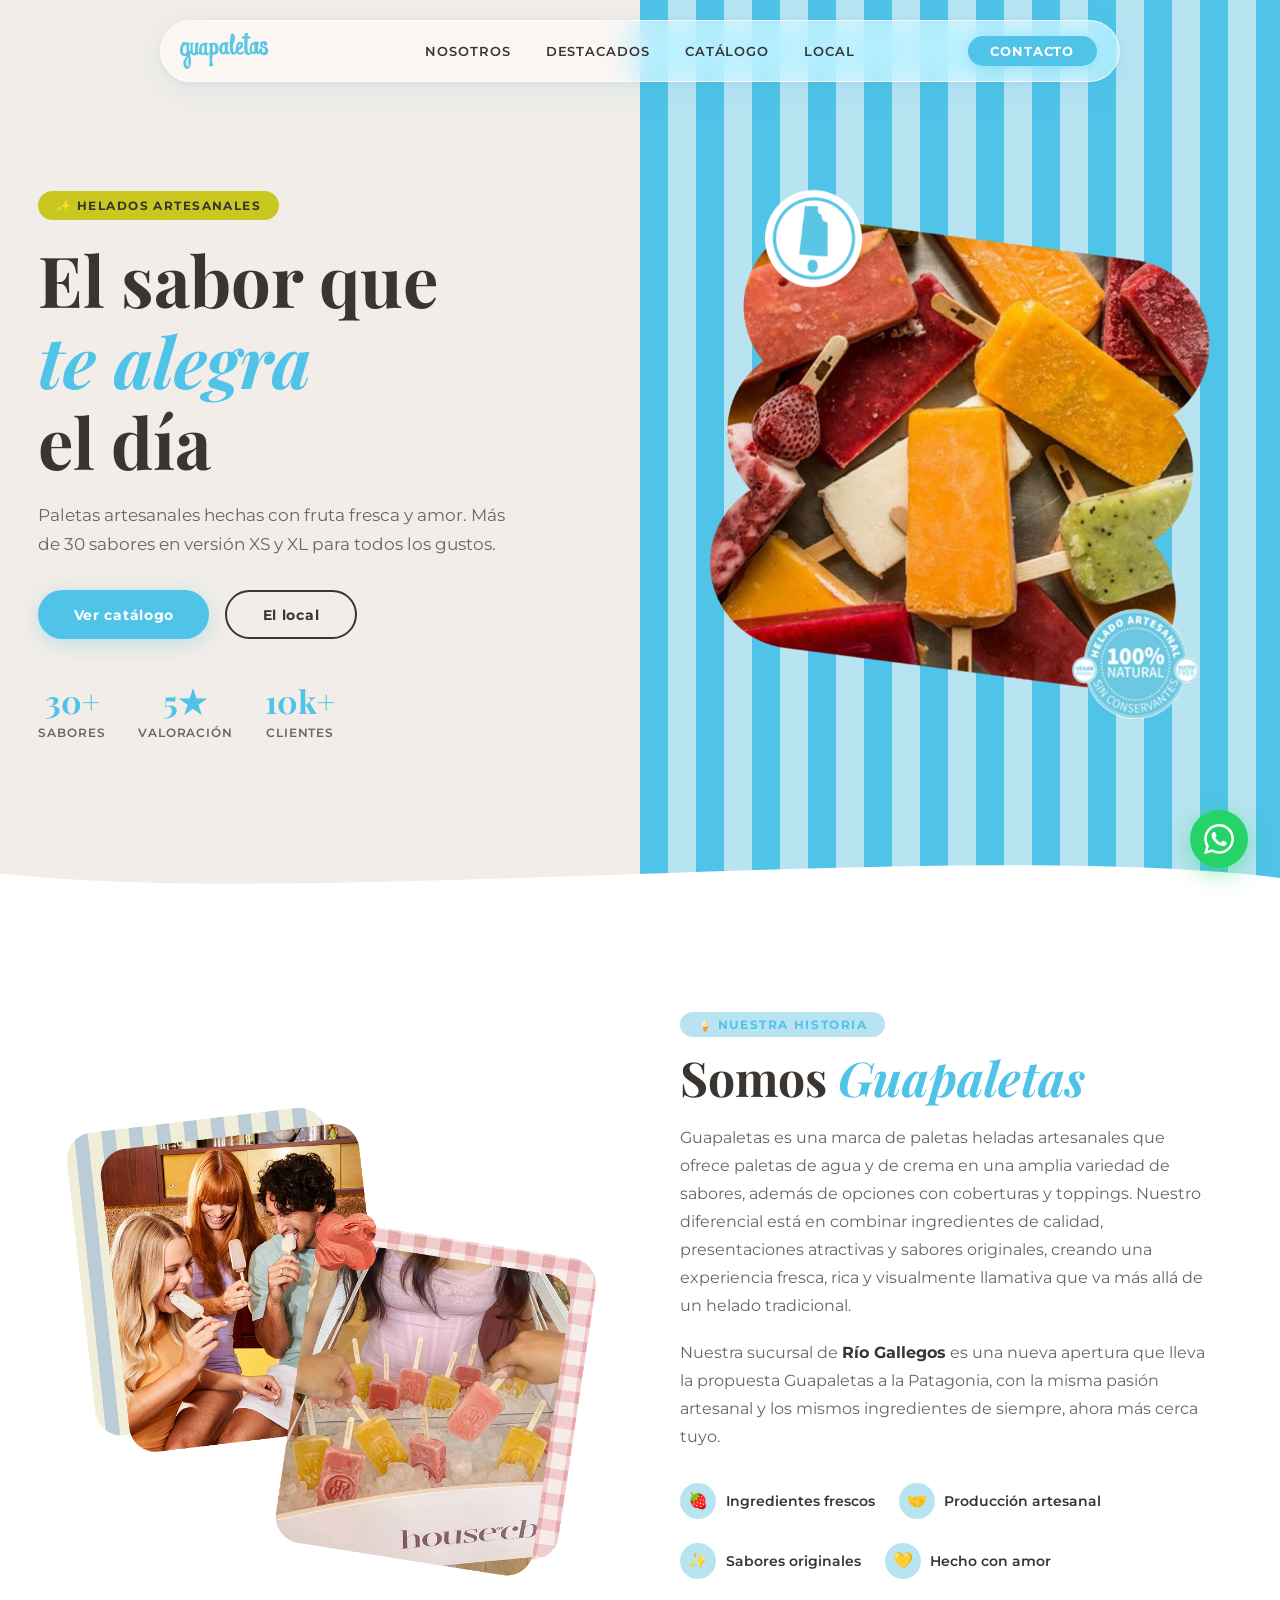
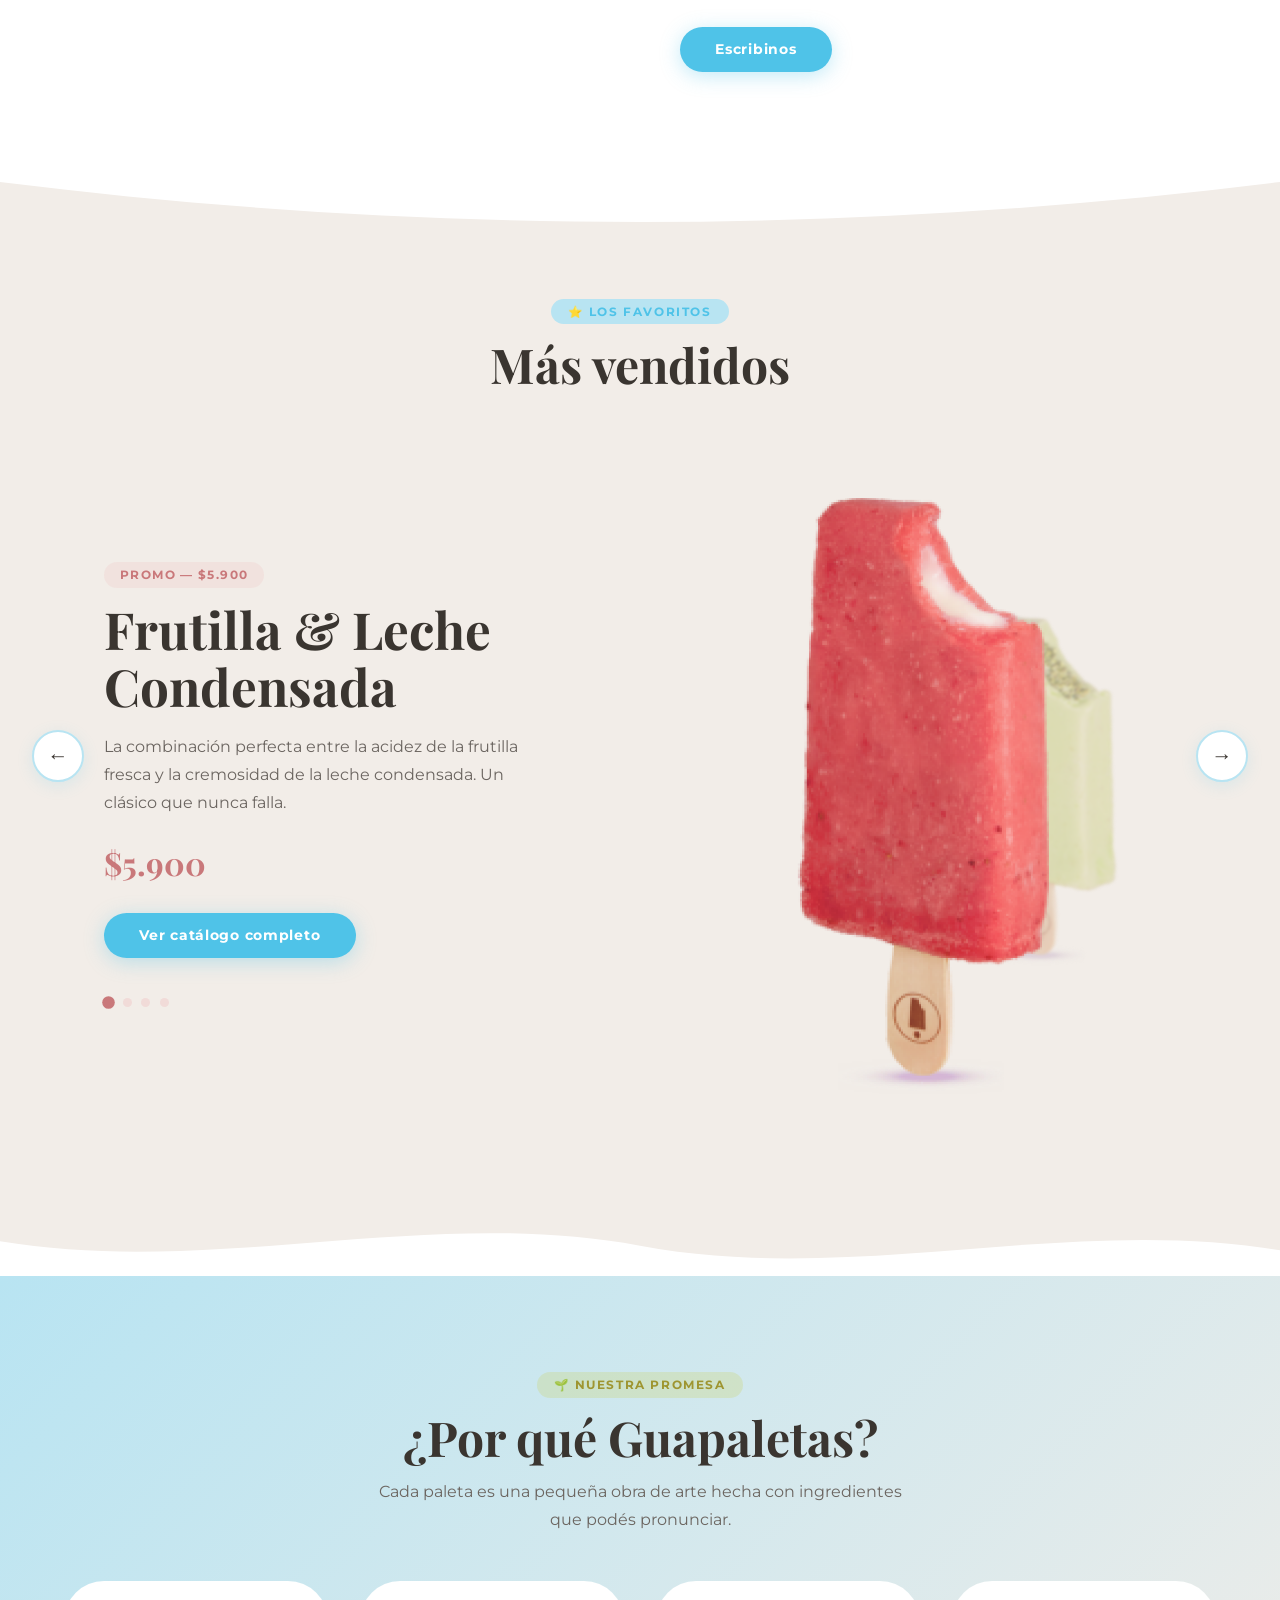
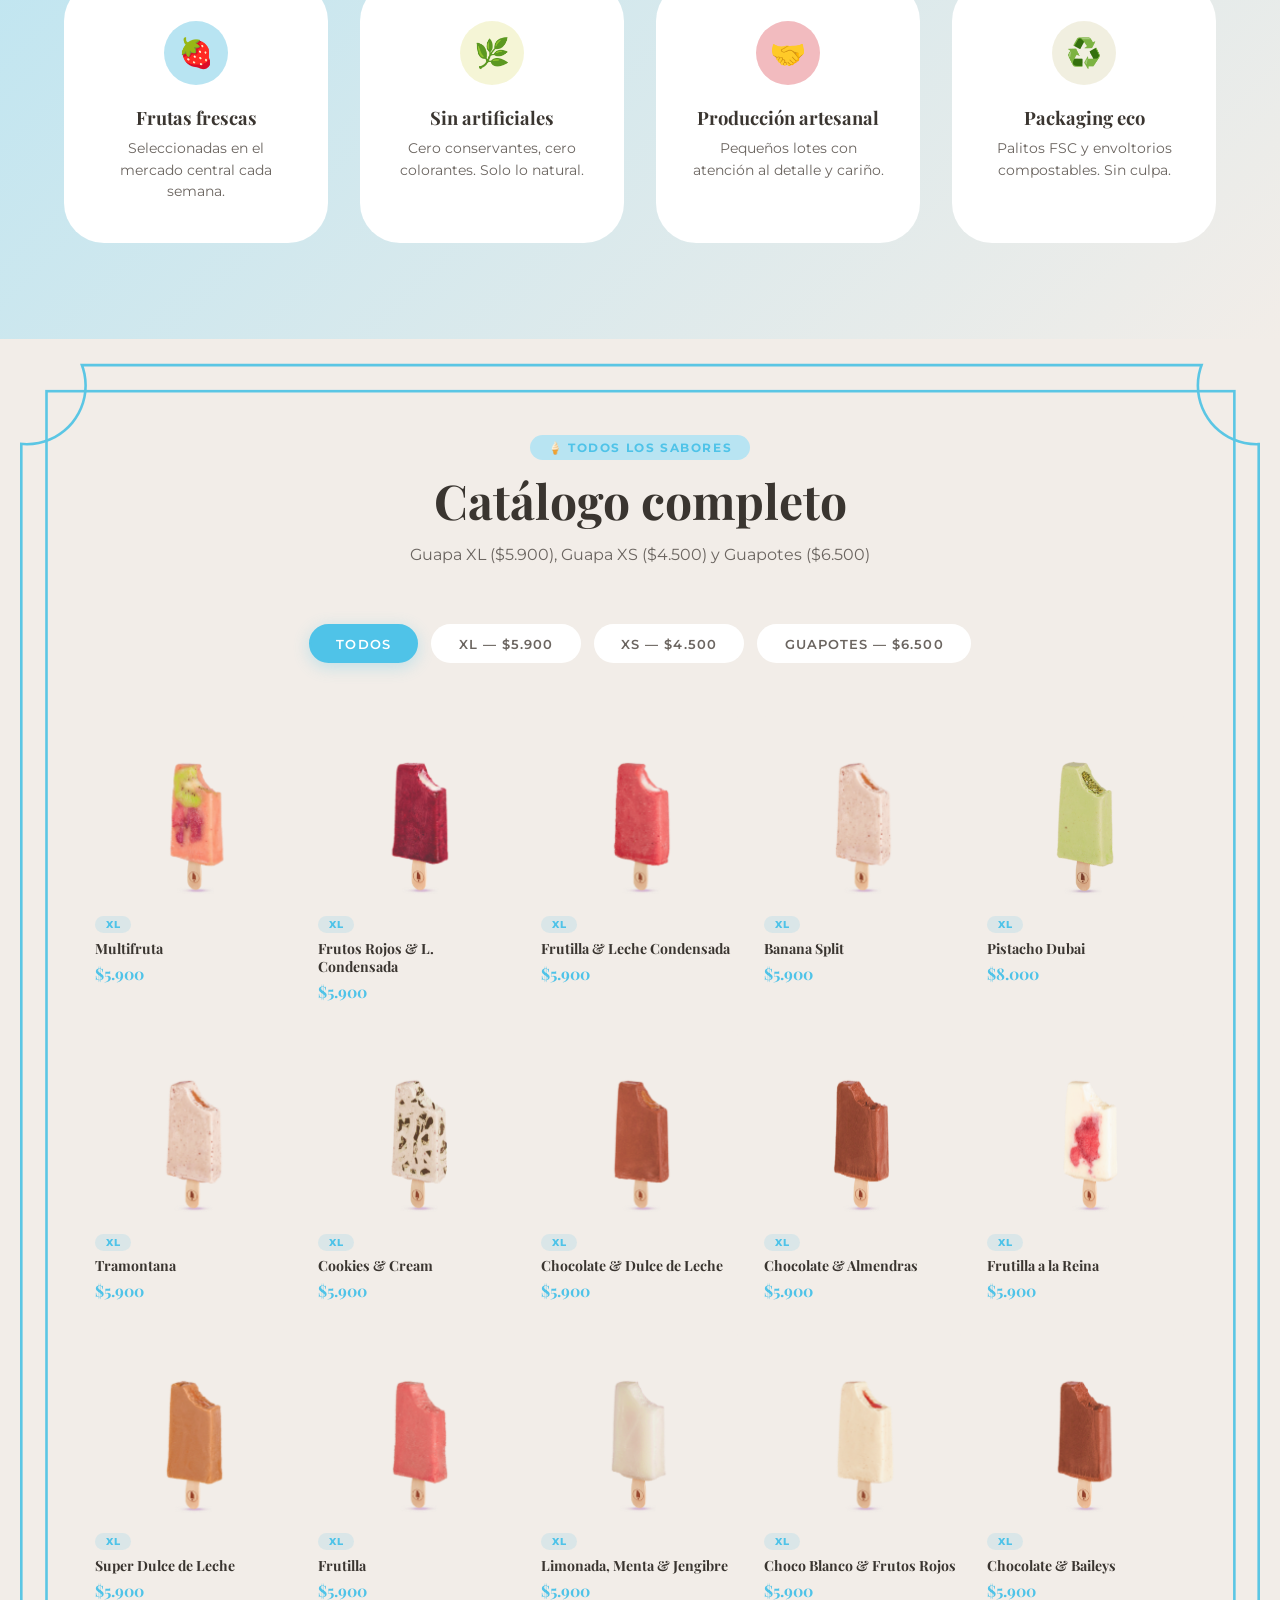
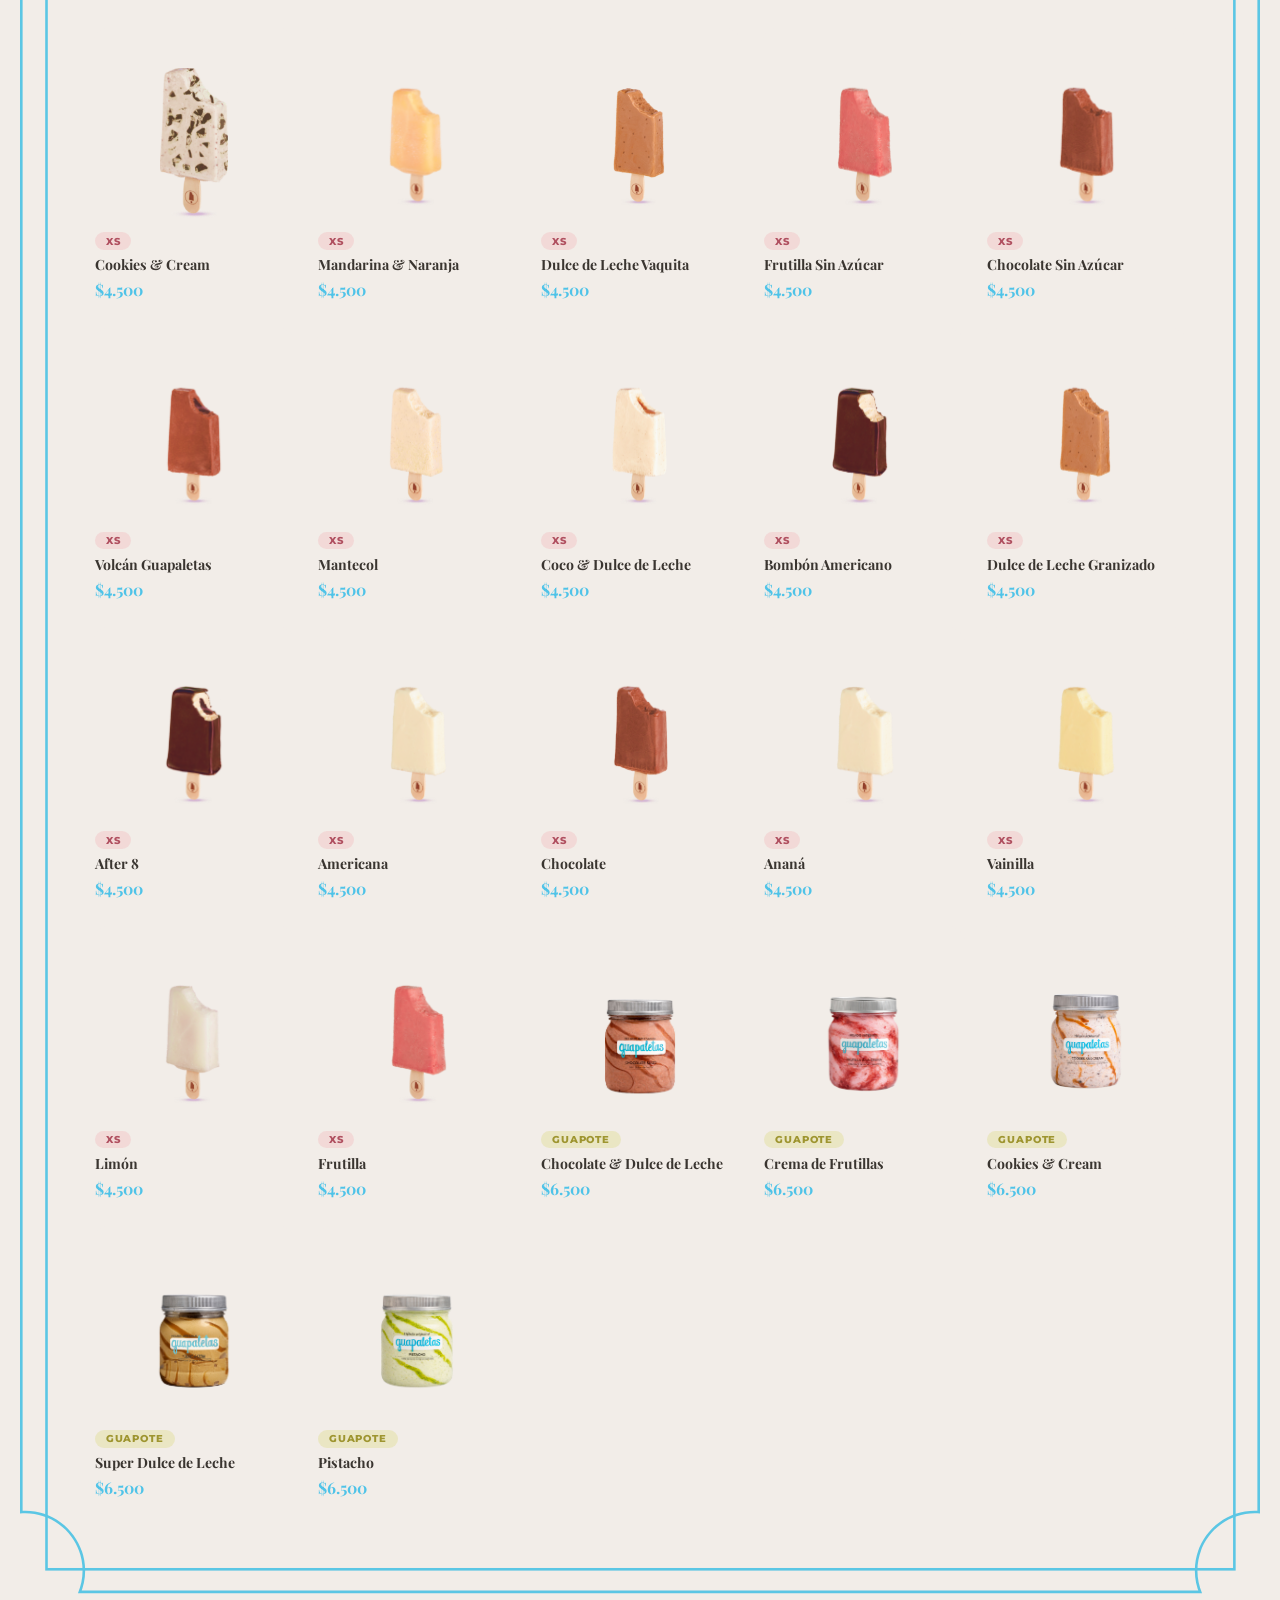
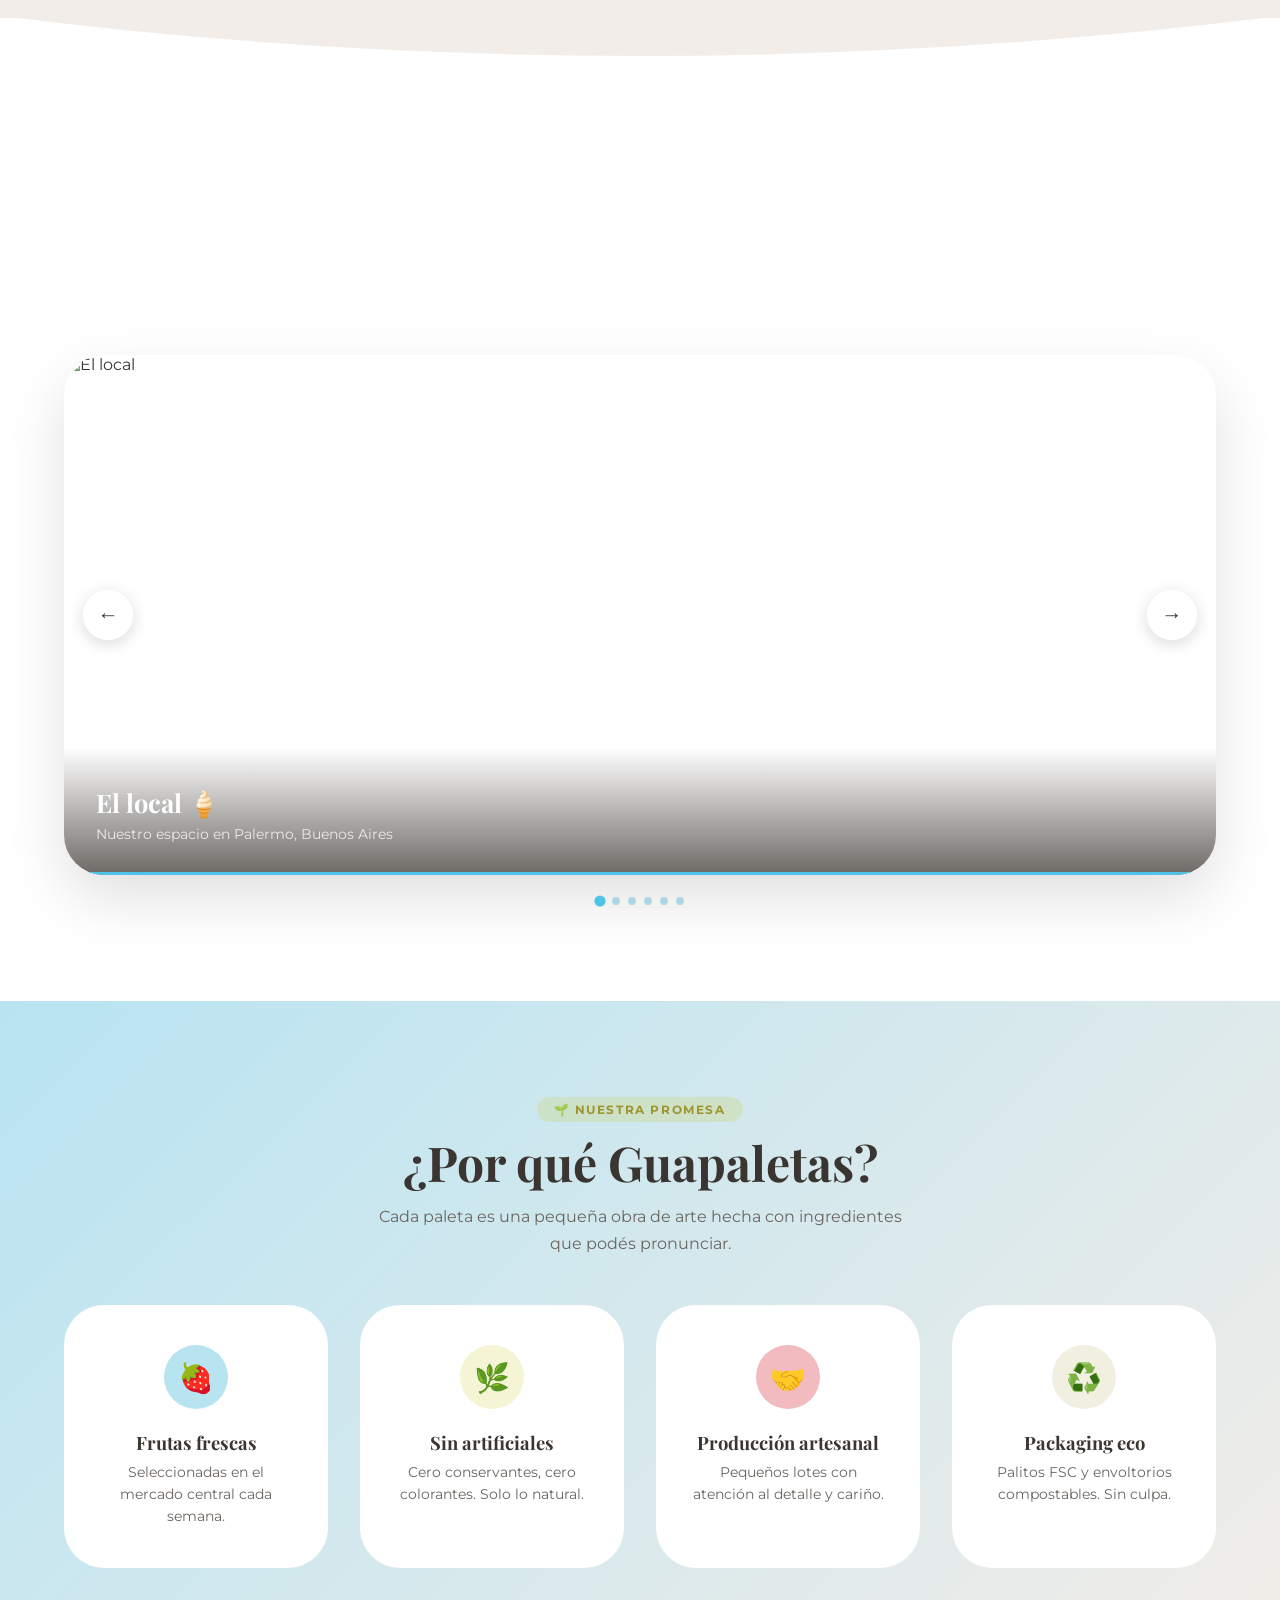
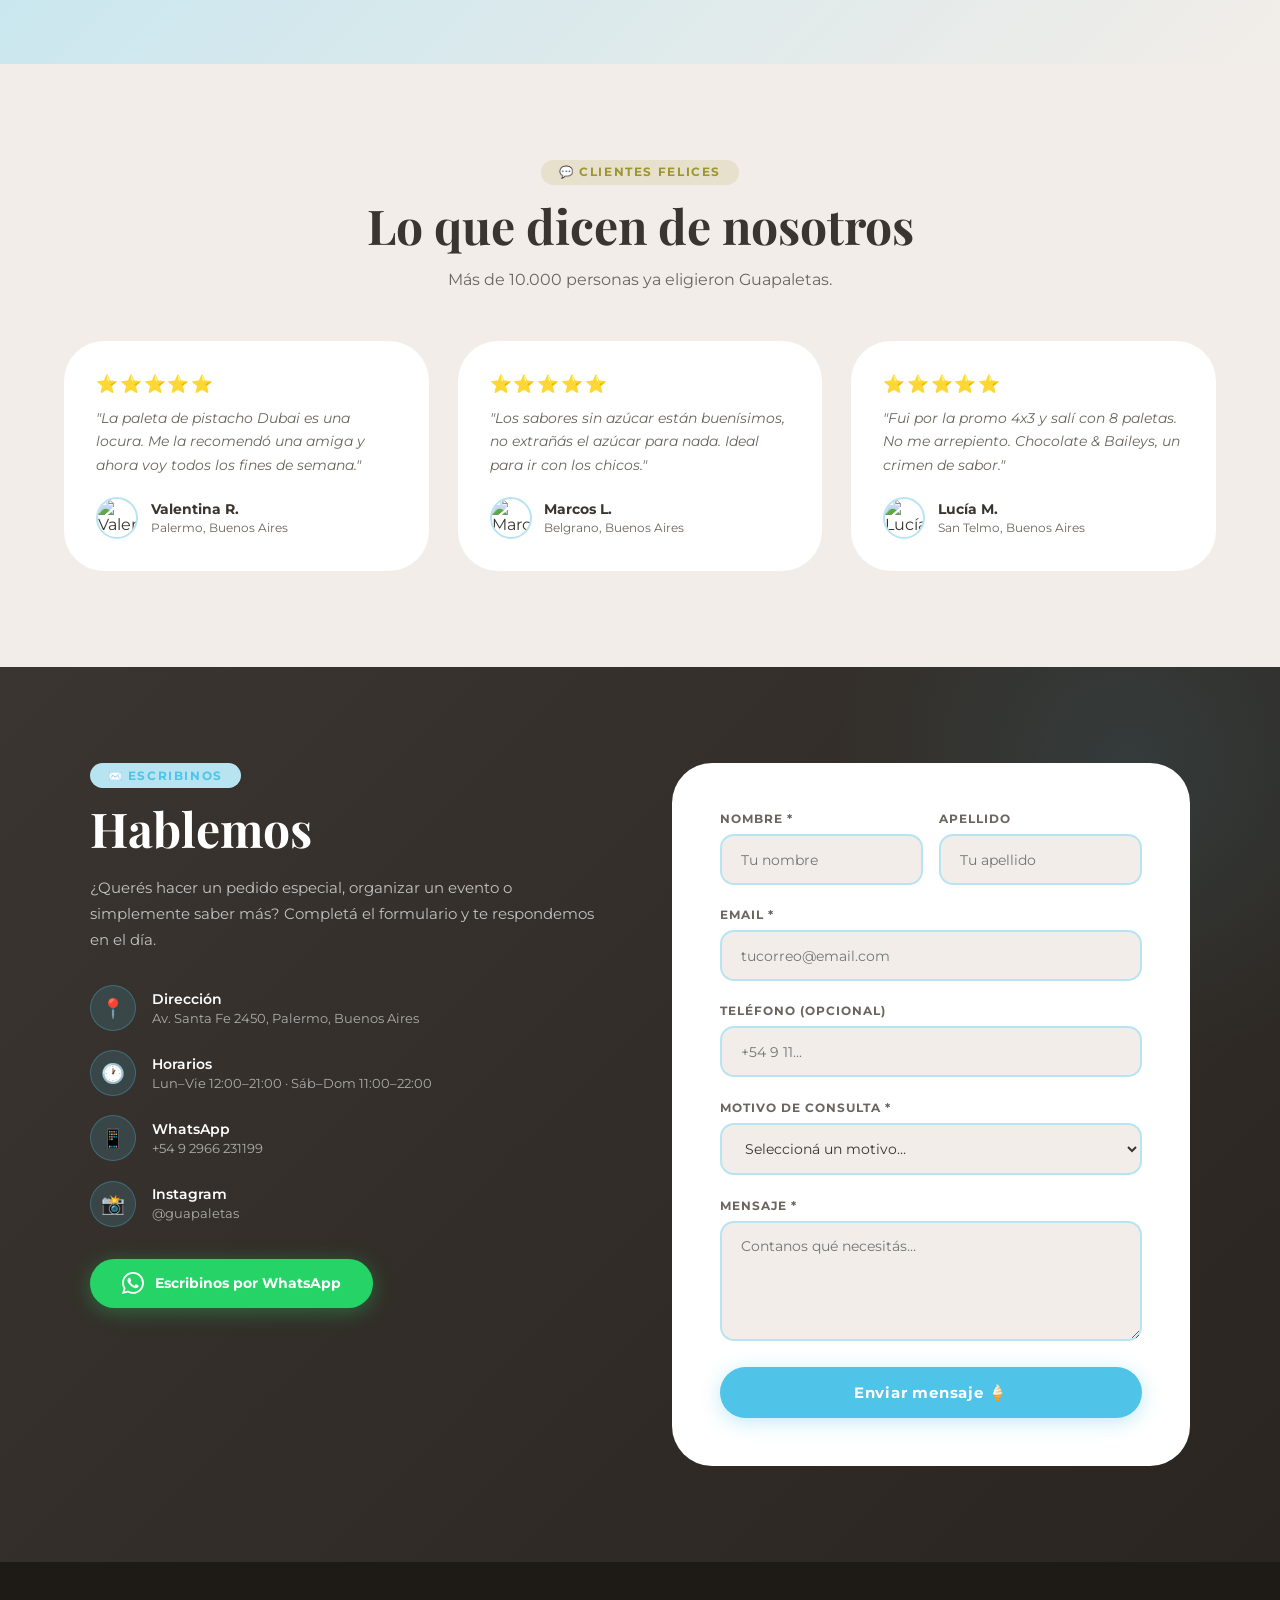
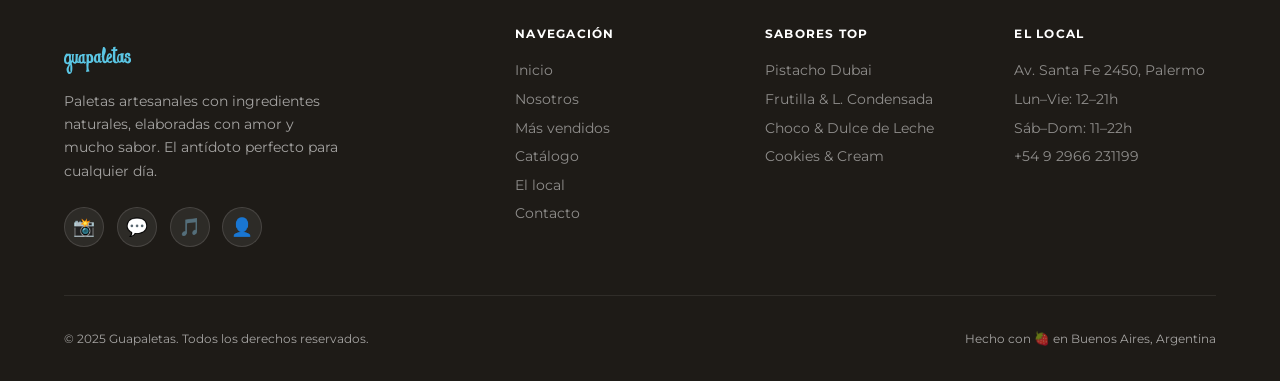
==== index.html @ 5d2aabe4 "commit3" ====
<!DOCTYPE html>
<html lang="es">
<head>
  <meta charset="UTF-8"/>
  <meta name="viewport" content="width=device-width,initial-scale=1.0"/>
  <title>Guapaletas — Helados Artesanales</title>
  <meta name="description" content="Guapaletas — Paletas artesanales con ingredientes naturales. Más de 30 sabores."/>
  <link rel="preconnect" href="https://fonts.googleapis.com"/>
  <link rel="preconnect" href="https://fonts.gstatic.com" crossorigin/>
  <link href="https://fonts.googleapis.com/css2?family=Playfair+Display:ital,wght@0,400;0,600;0,700;0,900;1,400;1,700&family=Montserrat:wght@300;400;500;600;700;800&display=swap" rel="stylesheet"/>
  <link rel="stylesheet" href="style.css"/>
</head>
<body>

<!-- BOTÓN WHATSAPP FLOTANTE -->
<a class="whatsapp-float" href="https://wa.me/5492966231199" target="_blank" rel="noopener" aria-label="Escribinos por WhatsApp">
  <svg viewBox="0 0 24 24" xmlns="http://www.w3.org/2000/svg">
    <path d="M17.472 14.382c-.297-.149-1.758-.867-2.03-.967-.273-.099-.471-.148-.67.15-.197.297-.767.966-.94 1.164-.173.199-.347.223-.644.075-.297-.15-1.255-.463-2.39-1.475-.883-.788-1.48-1.761-1.653-2.059-.173-.297-.018-.458.13-.606.134-.133.298-.347.446-.52.149-.174.198-.298.298-.497.099-.198.05-.371-.025-.52-.075-.149-.669-1.612-.916-2.207-.242-.579-.487-.5-.669-.51-.173-.008-.371-.01-.57-.01-.198 0-.52.074-.792.372-.272.297-1.04 1.016-1.04 2.479 0 1.462 1.065 2.875 1.213 3.074.149.198 2.096 3.2 5.077 4.487.709.306 1.262.489 1.694.625.712.227 1.36.195 1.871.118.571-.085 1.758-.719 2.006-1.413.248-.694.248-1.289.173-1.413-.074-.124-.272-.198-.57-.347m-5.421 7.403h-.004a9.87 9.87 0 01-5.031-1.378l-.361-.214-3.741.982.998-3.648-.235-.374a9.86 9.86 0 01-1.51-5.26c.001-5.45 4.436-9.884 9.888-9.884 2.64 0 5.122 1.03 6.988 2.898a9.825 9.825 0 012.893 6.994c-.003 5.45-4.437 9.884-9.885 9.884m8.413-18.297A11.815 11.815 0 0012.05 0C5.495 0 .16 5.335.157 11.892c0 2.096.547 4.142 1.588 5.945L.057 24l6.305-1.654a11.882 11.882 0 005.683 1.448h.005c6.554 0 11.89-5.335 11.893-11.893a11.821 11.821 0 00-3.48-8.413z"/>
  </svg>
</a>

<!-- NAVBAR FLOTANTE OVALADO -->
<nav class="navbar" id="navbar">
  <!-- Logo izquierda -->
  <a href="#home" class="navbar-logo">
    <svg width="567" height="231" viewBox="0 0 567 231" fill="none" xmlns="http://www.w3.org/2000/svg">
      <path d="M120.445 62.7516C122.226 63.2522 123.492 67.4193 122.653 68.6267C122.3 69.1273 117.222 68.9801 116.707 71.1004C117.693 80.7598 111.939 118.057 116.634 124.006C118.032 125.773 123.109 126.98 124.125 126.067C124.625 125.626 121.579 117.13 121.343 114.877C120.342 104.893 126.789 77.432 134.368 70.8059C139.71 66.1382 144.449 69.2157 148.217 68.6267C149.601 68.4058 149.291 65.5345 151.587 64.5333C157.151 62.089 169.616 63.2522 175.385 65.2253C187.027 69.201 174.502 71.3508 173.354 73.0146C171.485 75.724 172.177 123.638 174.914 127.54C177.652 131.442 179.653 125.007 182.994 126.715C191.059 130.823 180.801 143.634 173.428 143.634C169.086 143.634 164.789 138.024 161.669 137.921C158.814 137.832 155.576 141.278 152.5 141.94C137.547 145.165 131.866 135.094 128.098 135.182C125.861 135.226 122.521 137.847 118.93 137.935C115.339 138.024 112.292 135.874 109.054 136.64C106.788 137.17 103.874 140.645 100.871 141.823C93.5863 144.694 86.3307 144.414 79.4577 140.571C76.4407 140.35 70.5096 128.438 68.2284 130.485C67.5514 131.088 65.1672 140.983 65.2113 142.927C65.3585 148.817 69.0673 156.974 69.656 163.63C71.0394 179.208 71.9224 209.865 61.5909 221.777C34.3344 253.2 10.4334 195.067 26.7402 173.657L41.7077 148.154C22.0601 152.439 2.28001 142.353 0.455057 120.958C-1.17857 101.89 1.36753 85.0004 11.6697 68.7592C22.3692 51.8995 24.6945 58.9379 39.8681 60.9404C44.4893 61.5589 48.934 57.8777 54.9092 62.0742C63.7249 68.2733 55.6598 94.7334 57.8527 104.776L60.8403 121.635C61.3554 117.306 65.903 114.671 66.6831 110.533C67.8016 104.555 67.6103 80.2886 66.8597 73.7361C66.4329 70.0108 60.752 70.6881 60.8697 66.4475C61.6497 63.1344 81.0619 61.073 83.9759 62.3246C92.2471 65.9026 83.2548 68.1555 82.9016 69.6574C80.7381 79.0222 80.3113 108.133 81.5917 117.836C83.7552 134.063 94.4547 132.414 96.1913 116.496C97.4717 104.761 98.1046 87.0472 97.7219 75.1939C97.5747 70.7765 96.2207 67.0512 96.1766 62.7516C102.696 63.9148 114.823 61.1613 120.46 62.7516H120.445ZM41.5017 77.697C31.0818 70.1139 20.5737 90.0657 18.7929 97.9875C16.5411 108.015 15.4079 135.962 31.4498 132.855C51.3918 128.998 39.662 91.1406 41.5017 77.697ZM155.031 123.859C156.915 115.127 155.031 91.759 155.031 81.1573C155.031 80.9365 153.398 77.4173 152.691 77.4173C136.384 79.6996 137.635 124.492 146.171 129.866C149.144 131.736 154.472 126.435 155.031 123.859ZM53.4816 156.989C50.0378 156.253 51.1121 157.416 50.1849 158.874C40.5451 173.981 31.9943 206.626 52.6869 215.917C57.3817 210.13 53.5846 203.578 53.4227 197.526C53.0695 184.038 53.8201 170.462 53.4816 156.974V156.989Z" fill="#5BC6E4"/>
      <path d="M436.015 1.0549C437.074 6.45882 431.143 17.2372 433.88 21.5957C436.618 25.9542 451.026 13.291 451.026 28.1482C451.026 44.4777 434.764 31.5937 433.203 39.9278C434.16 60.2036 431.879 81.6132 433.203 101.756C433.719 109.472 434.646 129.218 445.61 127.583C454.779 126.214 447.288 115.112 446.596 108.986C445.389 98.1636 451.865 66.8886 462.653 62.0589C466.891 60.1594 471.366 62.2209 474.854 61.3227C476.355 60.9398 476.252 58.3336 477.326 57.6415C480.608 55.5065 506.496 57.244 508.188 59.8944C511.205 64.6063 504.126 64.6799 502.316 66.3879C498.931 69.5979 502.566 73.3379 502.419 76.8129C502.287 80.0082 500.933 82.85 500.888 85.5888C500.8 90.5363 501.124 119.087 503.744 120.987C510.69 126.052 506.525 115.995 506.702 112.137C507.114 103.244 513.222 96.8678 522.273 97.9869C534.635 99.5183 519.58 123.402 533.973 124.697C549.412 126.096 548.44 100.019 535.827 94.777C530.882 92.7155 526.129 94.2469 520.742 90.7277C513.192 85.795 512.898 74.7073 514.222 66.5205C515.724 57.2145 532.472 49.8964 541.405 50.9418C566.248 53.8426 566.042 87.8711 544.614 81.5837C539.36 80.0376 538.977 73.4557 537.873 69.1562C537.491 67.6837 538.491 64.4885 535.489 65.7106C531.03 67.5217 529.013 75.1932 530.235 79.5223C530.573 80.7591 548.558 86.7962 553.474 90.389C582.879 111.931 560.14 154.25 525.334 139.157C521.831 137.64 514.134 130.558 513.398 130.572C512.103 130.572 507.276 139.908 496.841 135.27C494.369 134.18 492.676 130.587 489.895 130.514C483.934 130.366 479.931 138.98 466.921 135.741C463.816 134.975 460.475 131.426 457.781 132.119C455.927 132.59 450.32 138.362 446.022 139.643C429.863 144.458 413.983 133.12 412.526 116.555C410.274 91.1252 413.644 61.8527 414.056 36.232L399.339 37.7192C400.605 34.0969 397.749 27.8978 398.206 25.3652C399.354 18.96 413.055 22.5234 414.056 21.5221C414.719 20.8448 412.629 5.88457 416.97 3.0869C419.193 1.64389 434.072 -1.6986 436 1.0549H436.015ZM475.869 71.5857C457.929 73.1171 458.591 109.016 465.861 120.633C470.085 127.377 476.369 120.427 477.267 114.95C478.062 110.105 477.606 73.0876 475.869 71.6004V71.5857Z" fill="#5BC6E4"/>
      <path d="M366.74 129.277C363.223 127.245 357.527 135.683 352.685 137.538C330.638 145.99 323.294 126.907 321.381 109.119C320.837 104.128 322.485 95.6905 321.131 91.7001C320.174 88.9172 315.391 89.1528 315.377 85.5894C315.362 83.0274 319.203 81.6138 319.865 78.1977C320.984 72.4551 319.321 63.9737 319.909 57.6274C320.601 50.0737 326.223 6.28277 331.315 3.88266C344.061 -2.1397 350.904 13.9248 352.111 23.9081C355.04 48.0123 347.446 55.3157 341.205 74.5165C338.115 83.9992 339.984 104.746 342.339 114.671C345.9 129.675 351.11 125.199 355.305 113.669C361.677 96.1323 357.233 65.4609 377.307 57.6422C404.593 47.011 414.763 81.9672 394.821 98.7238C386.917 105.379 372.274 106.881 377.175 118.116C385.299 136.699 396.778 117.689 404.799 117.557C414.512 117.395 407.272 131.147 401.355 134.725C389.979 141.602 378.867 139.953 368.565 132.546C367.52 131.795 367.182 129.557 366.755 129.321L366.74 129.277ZM374.334 93.6585C376.571 96.2206 398.883 71.9839 386.579 68.7887C379.75 67.0217 373.848 88.2104 374.334 93.6585Z" fill="#5BC6E4"/>
      <path d="M209.706 138.052C207.028 161.317 201.567 186.968 215.387 207.759C214.99 209.584 202.303 212.529 199.772 212.78C176.931 215.033 189.249 205.992 190.412 193.122C191.677 179.267 188.646 164.836 188.749 151.835C188.852 136.727 194.047 84.9261 188.557 74.1182C186.909 70.8935 182.523 71.2764 183.009 67.1682C205.306 65.1068 234.608 52.959 244.071 81.8928C246.205 88.4011 247.765 104.937 247.883 112.063C248.221 132.413 226.999 140.718 209.706 138.038V138.052ZM214.651 73.0581C209.309 74.8692 207.16 115.612 213.121 121.679C215.652 124.255 222.216 123.74 224.35 121.046C226.293 118.572 226.307 94.5265 225.601 90.0649C224.791 84.9702 219.052 80.6559 219.037 74.5452C218.242 72.9255 216.138 72.5574 214.651 73.0581Z" fill="#5BC6E4"/>
      <path d="M313.993 61.2944C317.496 65.535 307.591 67.3609 306.826 69.5696C305.487 87.6514 305.796 105.144 308.121 123.123C327.268 116.158 321.631 139.379 305.899 137.965C300.748 137.509 297.304 132.046 294.39 132.223C287.517 132.664 285.28 140.218 271.593 136.832C244.601 130.147 249.281 87.8281 261.85 70.2027C269.473 59.5127 271.607 64.7547 280.6 62.7079C281.644 62.4723 281.483 60.2342 282.734 59.9102C287.752 58.5998 311.624 58.4083 314.008 61.2944H313.993ZM286.016 73.0446C275.713 72.485 272.299 87.8575 271.46 96.0297C270.871 101.743 272.549 124.095 279.407 124.698C286.766 125.361 287.016 113.272 287.473 107.633C288.4 96.1328 287.208 84.412 286.016 73.0446Z" fill="#5BC6E4"/>
    </svg>
  </a>

  <!-- Links centrados -->
  <ul class="navbar-links" id="navLinks">
    <li><a href="#sobre-nosotros">Nosotros</a></li>
    <li><a href="#mas-vendidos">Destacados</a></li>
    <li><a href="#catalogo">Catálogo</a></li>
    <li><a href="#galeria">Local</a></li>
  </ul>

  <!-- CTA derecha -->
  <a href="#contacto" class="navbar-cta">Contacto</a>

  <!-- Hamburger mobile -->
  <div class="hamburger" id="hamburger"><span></span><span></span><span></span></div>
</nav>

<!-- HERO -->
<section id="home">
  <div class="hero-bg-shapes">
    <div class="shape shape-1"></div>
    <div class="shape shape-2"></div>
    <div class="shape shape-3"></div>
  </div>
  <div class="hero-container">
    <div class="hero-content">
      <span class="hero-badge">✨ Helados artesanales</span>
      <h1 class="hero-title">El sabor que<br><em>te alegra</em><br>el día</h1>
      <p class="hero-subtitle">Paletas artesanales hechas con fruta fresca y amor. Más de 30 sabores en versión XS y XL para todos los gustos.</p>
      <div class="hero-actions">
        <a href="#catalogo" class="btn-primary">Ver catálogo</a>
        <a href="#galeria" class="btn-secondary">El local</a>
      </div>
      <div class="hero-stats">
        <div class="stat"><span class="stat-num">30+</span><span class="stat-label">Sabores</span></div>
        <div class="stat"><span class="stat-num">5★</span><span class="stat-label">Valoración</span></div>
        <div class="stat"><span class="stat-num">10k+</span><span class="stat-label">Clientes</span></div>
      </div>
    </div>
    <div class="hero-visual">
      <div class="hero-stripes-col">
        <img class="hero-paletas-img" src="img/primera-imagen.png" alt="Paletas Guapaletas"/>
      </div>
    </div>
  </div>

  <!-- wave superpuesto sobre toda la sección, crema a blanco de punta a punta -->
  <div class="hero-closing-wave">
    <svg xmlns="http://www.w3.org/2000/svg" viewBox="0 0 1440 80" preserveAspectRatio="none">
      <path fill="#ffffff" d="M0,50 C360,90 1080,10 1440,55 L1440,80 L0,80 Z"/>
    </svg>
  </div>
</section>

<!-- SOBRE NOSOTROS -->
<section id="sobre-nosotros">
  <div class="sobre-inner">
    <div class="sobre-imgs reveal">
      <img class="sobre-img-unica" src="img/imagen-nosotros.png" alt="Guapaletas — Nuestro local"/>
    </div>
    <div class="sobre-text reveal reveal-delay-2">
      <span class="section-tag tag-celeste">🍦 Nuestra historia</span>
      <h2>Somos <em>Guapaletas</em></h2>
      <p>Guapaletas es una marca de paletas heladas artesanales que ofrece paletas de agua y de crema en una amplia variedad de sabores, además de opciones con coberturas y toppings. Nuestro diferencial está en combinar ingredientes de calidad, presentaciones atractivas y sabores originales, creando una experiencia fresca, rica y visualmente llamativa que va más allá de un helado tradicional.</p>
      <p>Nuestra sucursal de <strong>Río Gallegos</strong> es una nueva apertura que lleva la propuesta Guapaletas a la Patagonia, con la misma pasión artesanal y los mismos ingredientes de siempre, ahora más cerca tuyo.</p>
      <div class="sobre-valores">
        <div class="valor-item"><div class="valor-icon">🍓</div>Ingredientes frescos</div>
        <div class="valor-item"><div class="valor-icon">🤝</div>Producción artesanal</div>
        <div class="valor-item"><div class="valor-icon">✨</div>Sabores originales</div>
        <div class="valor-item"><div class="valor-icon">💛</div>Hecho con amor</div>
      </div>
      <a href="#contacto" class="btn-primary" style="margin-top:1rem">Escribinos</a>
    </div>
  </div>
</section>

<div class="wave-sep" style="background:#fff"><svg xmlns="http://www.w3.org/2000/svg" viewBox="0 0 1440 60" preserveAspectRatio="none"><path fill="var(--crema)" d="M0,0 C480,60 960,60 1440,0 L1440,60 L0,60 Z"/></svg></div>

<!-- DESTACADOS SHOWCASE SLIDER -->
<section id="mas-vendidos" class="showcase-section">

  <!-- fondo de color que cambia con transición -->
  <div class="showcase-bg" id="showcaseBg"></div>

  <div class="showcase-header">
    <span class="section-tag tag-celeste">⭐ Los favoritos</span>
    <h2>Más vendidos</h2>
  </div>

  <div class="showcase-stage">

    <!-- Columna izquierda: texto -->
    <div class="showcase-info">
      <div class="showcase-info-inner" id="showcaseInfo">
        <span class="showcase-tag" id="showcaseTag"></span>
        <h2 class="showcase-title" id="showcaseTitle"></h2>
        <p class="showcase-desc" id="showcaseDesc"></p>
        <div class="showcase-price" id="showcasePrice"></div>
        <a href="#catalogo" class="btn-primary showcase-cta">Ver catálogo completo</a>
      </div>
      <!-- dots -->
      <div class="showcase-dots" id="showcaseDots"></div>
    </div>

    <!-- Columna derecha: paletas -->
    <div class="showcase-visual" id="showcaseVisual">
      <!-- paleta actual -->
      <img class="showcase-paleta active" id="paletaMain" src="" alt=""/>
      <!-- paleta siguiente (previa, más chica atrás) -->
      <img class="showcase-paleta next" id="paletaNext" src="" alt=""/>
    </div>

  </div>

  <!-- flechas -->
  <button class="showcase-arrow prev" id="showcasePrev" aria-label="Anterior">&#8592;</button>
  <button class="showcase-arrow next" id="showcaseNextBtn" aria-label="Siguiente">&#8594;</button>

  <!-- wave orgánico al pie -->
  <div class="showcase-wave">
    <svg xmlns="http://www.w3.org/2000/svg" viewBox="0 0 1440 100" preserveAspectRatio="none">
      <path fill="#ffffff" d="M0,60 C240,100 480,20 720,65 C960,110 1200,30 1440,70 L1440,100 L0,100 Z"/>
    </svg>
  </div>

</section>

<script>
(function(){
  const paletas = [
    {
      tag: 'Promo — $5.900',
      title: 'Frutilla &amp; Leche Condensada',
      desc: 'La combinación perfecta entre la acidez de la frutilla fresca y la cremosidad de la leche condensada. Un clásico que nunca falla.',
      price: '$5.900',
      img: 'img/frutillacondensada-paleta.png',
      bg: '#EFB8B9',
      glow: 'rgba(255,235,235,0.85)',
      accent: '#EFB8B9',
      accentDark: '#c9787a'
    },
    {
      tag: 'Nuevo — $8.000',
      title: 'Pistacho Dubai',
      desc: 'La tendencia viral que llegó a Guapaletas. Pistacho auténtico con textura única y un sabor que no tiene igual.',
      price: '$8.000',
      img: 'img/pistachodubai-paleta.png',
      bg: '#C4C386',
      glow: 'rgba(240,240,180,0.85)',
      accent: '#C4C386',
      accentDark: '#8f8d3a'
    },
    {
      tag: 'Favorito — $5.900',
      title: 'Chocolate &amp; Dulce de Leche',
      desc: 'La combinación más argentina del universo. Chocolate intenso con un corazón cremoso de dulce de leche.',
      price: '$5.900',
      img: 'img/chocolatedulce-paleta.png',
      bg: '#4D311A',
      glow: 'rgba(140,80,30,0.5)',
      accent: '#4D311A',
      accentDark: '#3a2210'
    },
    {
      tag: 'Clásico — $5.900',
      title: 'Tramontana',
      desc: 'Menta fresca y chocolate negro intenso en perfecta armonía. Refrescante, sofisticada y con carácter propio.',
      price: '$5.900',
      img: 'img/tramontana-paleta.png',
      bg: '#7D303E',
      glow: 'rgba(180,60,80,0.45)',
      accent: '#7D303E',
      accentDark: '#5c2230'
    }
  ];

  let current = 0;
  let autoTimer;
  const INTERVAL = 4500;
  let isAnimating = false;

  const bgEl       = document.getElementById('showcaseBg');
  const tagEl      = document.getElementById('showcaseTag');
  const titleEl    = document.getElementById('showcaseTitle');
  const descEl     = document.getElementById('showcaseDesc');
  const priceEl    = document.getElementById('showcasePrice');
  const infoEl     = document.getElementById('showcaseInfo');
  const ctaEl      = document.querySelector('.showcase-cta');
  const paletaMain = document.getElementById('paletaMain');  // adelante
  const paletaBack = document.getElementById('paletaNext');  // detrás
  const dotsWrap   = document.getElementById('showcaseDots');
  const prevBtn    = document.getElementById('showcasePrev');
  const nextBtn    = document.getElementById('showcaseNextBtn');

  // Crear dots
  paletas.forEach((_, i) => {
    const d = document.createElement('button');
    d.className = 'showcase-dot' + (i === 0 ? ' active' : '');
    d.addEventListener('click', () => go(i));
    dotsWrap.appendChild(d);
  });

  function applyColors(idx) {
    const p = paletas[idx];
    const a = p.accent;
    const ad = p.accentDark;

    tagEl.style.background   = a + '33'; // 20% opacidad
    tagEl.style.color         = ad;
    titleEl.style.color       = 'var(--texto)';
    descEl.style.color        = 'var(--texto-suave)';
    priceEl.style.color       = ad;

    // CTA button
    ctaEl.style.background    = a;
    ctaEl.style.color         = idx === 1 ? '#3a3a00' : (idx === 0 ? '#7a2a2c' : '#fff');
    ctaEl.style.boxShadow     = `0 4px 20px ${a}66`;

    // dots
    dotsWrap.querySelectorAll('.showcase-dot').forEach((d, i) => {
      d.style.background = i === idx ? ad : a + '55';
      d.style.transform  = i === idx ? 'scale(1.4)' : 'scale(1)';
    });
  }

  function setBg(p) {
    // fondo fijo beige
  }

  function go(idx) {
    if (isAnimating) return;
    const next = (idx + paletas.length) % paletas.length;
    if (next === current) return;
    isAnimating = true;

    const pNext = paletas[next];
    const afterNext = (next + 1) % paletas.length;

    // El src de paletaBack YA es pNext.img (fue puesto al final de la transición anterior)
    // Solo animamos: paletaMain sale, paletaBack avanza al frente

    // 1. Fondo transiciona
    bgEl.style.transition = 'background 0.65s ease';
    setBg(pNext);

    // 2. paletaMain sale hacia atrás/costado
    paletaMain.style.transition = 'transform 0.42s cubic-bezier(0.4,0,0.2,1), opacity 0.42s ease';
    paletaMain.style.transform  = 'scale(0.55) translateX(-80%)';
    paletaMain.style.opacity    = '0';

    // 3. paletaBack avanza al frente
    paletaBack.style.transition = 'transform 0.42s cubic-bezier(0.22,1,0.36,1), opacity 0.42s ease, filter 0.42s ease';
    paletaBack.style.transform  = 'scale(1) translateX(0)';
    paletaBack.style.opacity    = '1';
    paletaBack.style.filter     = 'blur(0px)';
    paletaBack.style.zIndex     = '4';

    // 4. Texto
    infoEl.classList.add('fade-out');
    setTimeout(() => {
      tagEl.textContent     = pNext.tag;
      titleEl.innerHTML     = pNext.title;
      descEl.textContent    = pNext.desc;
      priceEl.textContent   = pNext.price;
      applyColors(next);
      infoEl.classList.remove('fade-out');
    }, 210);

    // 5. Al terminar: reconfigurar los dos elementos para el estado final
    setTimeout(() => {      // paletaBack se convierte en el nuevo paletaMain
      // Swapeamos: quitamos transiciones, reseteamos estados
      paletaMain.style.transition = 'none';
      paletaBack.style.transition = 'none';

      // paletaMain ahora tiene el src de la nueva paleta activa
      paletaMain.src             = pNext.img;
      paletaMain.style.transform = 'scale(1) translateX(0)';
      paletaMain.style.opacity   = '1';
      paletaMain.style.zIndex    = '3';

      // paletaBack ahora es la siguiente en la cola
      paletaBack.src             = paletas[afterNext].img;
      paletaBack.style.transform = 'scale(0.58) translateX(68%)';
      paletaBack.style.opacity   = '0.5';
      paletaBack.style.filter    = 'blur(2px)';
      paletaBack.style.zIndex    = '1';

      current = next;
      isAnimating = false;
    }, 450);
  }

  function startAuto() {
    clearInterval(autoTimer);
    autoTimer = setInterval(() => go((current + 1) % paletas.length), INTERVAL);
  }

  prevBtn.addEventListener('click', () => { clearInterval(autoTimer); go((current - 1 + paletas.length) % paletas.length); startAuto(); });
  nextBtn.addEventListener('click', () => { clearInterval(autoTimer); go((current + 1) % paletas.length); startAuto(); });

  // ---- INIT ----
  const p0 = paletas[0];
  setBg(p0);
  tagEl.textContent     = p0.tag;
  titleEl.innerHTML     = p0.title;
  descEl.textContent    = p0.desc;
  priceEl.textContent   = p0.price;
  applyColors(0);

  // Estado inicial: frutilla adelante, pistacho detrás
  paletaMain.src             = paletas[0].img;
  paletaMain.style.transform = 'scale(1) translateX(0)';
  paletaMain.style.opacity   = '1';
  paletaMain.style.zIndex    = '3';

  paletaBack.src             = paletas[1].img;
  paletaBack.style.transform = 'scale(0.58) translateX(68%)';
  paletaBack.style.opacity   = '0.5';
  paletaBack.style.filter    = 'blur(2px)';
  paletaBack.style.zIndex    = '1';

  startAuto();
})();
</script>

<!-- POR QUÉ ELEGIRNOS -->
<div class="porque-section">
  <div class="section-header reveal" style="max-width:1200px;margin:0 auto 3rem">
    <span class="section-tag tag-lima">🌱 Nuestra promesa</span>
    <h2>¿Por qué Guapaletas?</h2>
    <p>Cada paleta es una pequeña obra de arte hecha con ingredientes que podés pronunciar.</p>
  </div>
  <div class="porque-grid">
    <div class="porque-card reveal reveal-delay-1"><div class="porque-icon ic-celeste">🍓</div><h3>Frutas frescas</h3><p>Seleccionadas en el mercado central cada semana.</p></div>
    <div class="porque-card reveal reveal-delay-2"><div class="porque-icon ic-lima">🌿</div><h3>Sin artificiales</h3><p>Cero conservantes, cero colorantes. Solo lo natural.</p></div>
    <div class="porque-card reveal reveal-delay-3"><div class="porque-icon ic-rosa">🤝</div><h3>Producción artesanal</h3><p>Pequeños lotes con atención al detalle y cariño.</p></div>
    <div class="porque-card reveal reveal-delay-4"><div class="porque-icon ic-oliva">♻️</div><h3>Packaging eco</h3><p>Palitos FSC y envoltorios compostables. Sin culpa.</p></div>
  </div>
</div>

<!-- CATÁLOGO -->
<section id="catalogo" class="catalogo-section">

  <!-- Marco decorativo desde archivo SVG -->
  <div class="catalogo-marco" aria-hidden="true">
    <img src="img/marquito.svg" alt="" style="width:100%;height:100%;"/>
  </div>

  <div class="catalogo-inner">
    <div class="section-header reveal">
      <span class="section-tag tag-celeste">🍦 Todos los sabores</span>
      <h2>Catálogo completo</h2>
      <p>Guapa XL ($5.900), Guapa XS ($4.500) y Guapotes ($6.500)</p>
    </div>

    <div class="catalogo-tabs reveal">
      <button class="tab-btn active" data-filter="todos">Todos</button>
      <button class="tab-btn" data-filter="xl">XL — $5.900</button>
      <button class="tab-btn" data-filter="xs">XS — $4.500</button>
      <button class="tab-btn" data-filter="guapote">Guapotes — $6.500</button>
    </div>

    <div class="catalogo-grid" id="catalogoGrid">

      <!-- XL -->
      <div class="cat-card" data-cat="xl"><div class="cat-card-img-wrap"><img src="img/multifruta-paleta.png" alt="Multifruta"/></div><div class="cat-card-info"><span class="cat-size xl">XL</span><h3>Multifruta</h3><span class="cat-price">$5.900</span></div></div>
      <div class="cat-card" data-cat="xl"><div class="cat-card-img-wrap"><img src="img/frutosrojoscondensada-paleta.png" alt="Frutos Rojos y Leche Condensada"/></div><div class="cat-card-info"><span class="cat-size xl">XL</span><h3>Frutos Rojos & L. Condensada</h3><span class="cat-price">$5.900</span></div></div>
      <div class="cat-card" data-cat="xl"><div class="cat-card-img-wrap"><img src="img/frutillacondensada-paleta.png" alt="Frutilla y Leche Condensada"/></div><div class="cat-card-info"><span class="cat-size xl">XL</span><h3>Frutilla & Leche Condensada</h3><span class="cat-price">$5.900</span></div></div>
      <div class="cat-card" data-cat="xl"><div class="cat-card-img-wrap"><img src="img/bananasplit-paleta.png" alt="Banana Split"/></div><div class="cat-card-info"><span class="cat-size xl">XL</span><h3>Banana Split</h3><span class="cat-price">$5.900</span></div></div>
      <div class="cat-card" data-cat="xl"><div class="cat-card-img-wrap"><img src="img/pistachodubai-paleta.png" alt="Pistacho Dubai"/></div><div class="cat-card-info"><span class="cat-size xl">XL</span><h3>Pistacho Dubai</h3><span class="cat-price">$8.000</span></div></div>
      <div class="cat-card" data-cat="xl"><div class="cat-card-img-wrap"><img src="img/tramontana-paleta.png" alt="Tramontana"/></div><div class="cat-card-info"><span class="cat-size xl">XL</span><h3>Tramontana</h3><span class="cat-price">$5.900</span></div></div>
      <div class="cat-card" data-cat="xl"><div class="cat-card-img-wrap"><img src="img/cookies-paleta.png" alt="Cookies & Cream"/></div><div class="cat-card-info"><span class="cat-size xl">XL</span><h3>Cookies & Cream</h3><span class="cat-price">$5.900</span></div></div>
      <div class="cat-card" data-cat="xl"><div class="cat-card-img-wrap"><img src="img/chocolatedulce-paleta.png" alt="Chocolate y Dulce de Leche"/></div><div class="cat-card-info"><span class="cat-size xl">XL</span><h3>Chocolate & Dulce de Leche</h3><span class="cat-price">$5.900</span></div></div>
      <div class="cat-card" data-cat="xl"><div class="cat-card-img-wrap"><img src="img/chocolatealmendras-paleta.png" alt="Chocolate y Almendras"/></div><div class="cat-card-info"><span class="cat-size xl">XL</span><h3>Chocolate & Almendras</h3><span class="cat-price">$5.900</span></div></div>
      <div class="cat-card" data-cat="xl"><div class="cat-card-img-wrap"><img src="img/reina-paleta.png" alt="Frutilla a la Reina"/></div><div class="cat-card-info"><span class="cat-size xl">XL</span><h3>Frutilla a la Reina</h3><span class="cat-price">$5.900</span></div></div>
      <div class="cat-card" data-cat="xl"><div class="cat-card-img-wrap"><img src="img/superdulce-paleta.png" alt="Super Dulce de Leche"/></div><div class="cat-card-info"><span class="cat-size xl">XL</span><h3>Super Dulce de Leche</h3><span class="cat-price">$5.900</span></div></div>
      <div class="cat-card" data-cat="xl"><div class="cat-card-img-wrap"><img src="img/frutilla-paleta.png" alt="Frutilla"/></div><div class="cat-card-info"><span class="cat-size xl">XL</span><h3>Frutilla</h3><span class="cat-price">$5.900</span></div></div>
      <div class="cat-card" data-cat="xl"><div class="cat-card-img-wrap"><img src="img/limonada-paleta.png" alt="Limonada, Menta y Jengibre"/></div><div class="cat-card-info"><span class="cat-size xl">XL</span><h3>Limonada, Menta & Jengibre</h3><span class="cat-price">$5.900</span></div></div>
      <div class="cat-card" data-cat="xl"><div class="cat-card-img-wrap"><img src="img/chocolateblanco-paleta.png" alt="Chocolate Blanco y Frutos Rojos"/></div><div class="cat-card-info"><span class="cat-size xl">XL</span><h3>Choco Blanco & Frutos Rojos</h3><span class="cat-price">$5.900</span></div></div>
      <div class="cat-card" data-cat="xl"><div class="cat-card-img-wrap"><img src="img/chocolatebaileys-paleta.png" alt="Chocolate y Baileys"/></div><div class="cat-card-info"><span class="cat-size xl">XL</span><h3>Chocolate & Baileys</h3><span class="cat-price">$5.900</span></div></div>

      <!-- XS -->
      <div class="cat-card" data-cat="xs"><div class="cat-card-img-wrap"><img src="img/cookiesxs-paleta.png" alt="Cookies & Cream XS"/></div><div class="cat-card-info"><span class="cat-size xs">XS</span><h3>Cookies & Cream</h3><span class="cat-price">$4.500</span></div></div>
      <div class="cat-card" data-cat="xs"><div class="cat-card-img-wrap"><img src="img/mandarina-paleta.png" alt="Mandarina y Naranja"/></div><div class="cat-card-info"><span class="cat-size xs">XS</span><h3>Mandarina & Naranja</h3><span class="cat-price">$4.500</span></div></div>
      <div class="cat-card" data-cat="xs"><div class="cat-card-img-wrap"><img src="img/dulcevaquita-paleta.png" alt="Dulce de Leche Vaquita"/></div><div class="cat-card-info"><span class="cat-size xs">XS</span><h3>Dulce de Leche Vaquita</h3><span class="cat-price">$4.500</span></div></div>
      <div class="cat-card" data-cat="xs"><div class="cat-card-img-wrap"><img src="img/frutillasinazucar-paleta.png" alt="Frutilla Sin Azúcar"/></div><div class="cat-card-info"><span class="cat-size xs">XS</span><h3>Frutilla Sin Azúcar</h3><span class="cat-price">$4.500</span></div></div>
      <div class="cat-card" data-cat="xs"><div class="cat-card-img-wrap"><img src="img/chocolatesinazucar-paleta.png" alt="Chocolate Sin Azúcar"/></div><div class="cat-card-info"><span class="cat-size xs">XS</span><h3>Chocolate Sin Azúcar</h3><span class="cat-price">$4.500</span></div></div>
      <div class="cat-card" data-cat="xs"><div class="cat-card-img-wrap"><img src="img/volcan-paleta.png" alt="Volcán Guapaletas"/></div><div class="cat-card-info"><span class="cat-size xs">XS</span><h3>Volcán Guapaletas</h3><span class="cat-price">$4.500</span></div></div>
      <div class="cat-card" data-cat="xs"><div class="cat-card-img-wrap"><img src="img/mantecol-paleta.png" alt="Mantecol"/></div><div class="cat-card-info"><span class="cat-size xs">XS</span><h3>Mantecol</h3><span class="cat-price">$4.500</span></div></div>
      <div class="cat-card" data-cat="xs"><div class="cat-card-img-wrap"><img src="img/coco-paleta.png" alt="Coco y Dulce de Leche"/></div><div class="cat-card-info"><span class="cat-size xs">XS</span><h3>Coco & Dulce de Leche</h3><span class="cat-price">$4.500</span></div></div>
      <div class="cat-card" data-cat="xs"><div class="cat-card-img-wrap"><img src="img/bombon-paleta.png" alt="Bombón Americano"/></div><div class="cat-card-info"><span class="cat-size xs">XS</span><h3>Bombón Americano</h3><span class="cat-price">$4.500</span></div></div>
      <div class="cat-card" data-cat="xs"><div class="cat-card-img-wrap"><img src="img/dulcegranizado-paleta.png" alt="Dulce de Leche Granizado"/></div><div class="cat-card-info"><span class="cat-size xs">XS</span><h3>Dulce de Leche Granizado</h3><span class="cat-price">$4.500</span></div></div>
      <div class="cat-card" data-cat="xs"><div class="cat-card-img-wrap"><img src="img/after8-paleta.png" alt="After 8"/></div><div class="cat-card-info"><span class="cat-size xs">XS</span><h3>After 8</h3><span class="cat-price">$4.500</span></div></div>
      <div class="cat-card" data-cat="xs"><div class="cat-card-img-wrap"><img src="img/americana-paleta.png" alt="Americana"/></div><div class="cat-card-info"><span class="cat-size xs">XS</span><h3>Americana</h3><span class="cat-price">$4.500</span></div></div>
      <div class="cat-card" data-cat="xs"><div class="cat-card-img-wrap"><img src="img/chocolate-paleta.png" alt="Chocolate"/></div><div class="cat-card-info"><span class="cat-size xs">XS</span><h3>Chocolate</h3><span class="cat-price">$4.500</span></div></div>
      <div class="cat-card" data-cat="xs"><div class="cat-card-img-wrap"><img src="img/anana-paleta.png" alt="Ananá"/></div><div class="cat-card-info"><span class="cat-size xs">XS</span><h3>Ananá</h3><span class="cat-price">$4.500</span></div></div>
      <div class="cat-card" data-cat="xs"><div class="cat-card-img-wrap"><img src="img/vainilla-paleta.png" alt="Vainilla"/></div><div class="cat-card-info"><span class="cat-size xs">XS</span><h3>Vainilla</h3><span class="cat-price">$4.500</span></div></div>
      <div class="cat-card" data-cat="xs"><div class="cat-card-img-wrap"><img src="img/limon-paleta.png" alt="Limón"/></div><div class="cat-card-info"><span class="cat-size xs">XS</span><h3>Limón</h3><span class="cat-price">$4.500</span></div></div>
      <div class="cat-card" data-cat="xs"><div class="cat-card-img-wrap"><img src="img/frutillaxs-paleta.png" alt="Frutilla XS"/></div><div class="cat-card-info"><span class="cat-size xs">XS</span><h3>Frutilla</h3><span class="cat-price">$4.500</span></div></div>

      <!-- Guapotes -->
      <div class="cat-card" data-cat="guapote"><div class="cat-card-img-wrap"><img src="img/chocolatedulce-guapote.png" alt="Chocolate y Dulce de Leche Guapote"/></div><div class="cat-card-info"><span class="cat-size guapote">Guapote</span><h3>Chocolate & Dulce de Leche</h3><span class="cat-price">$6.500</span></div></div>
      <div class="cat-card" data-cat="guapote"><div class="cat-card-img-wrap"><img src="img/cremafrutilla-guapote.png" alt="Crema de Frutillas"/></div><div class="cat-card-info"><span class="cat-size guapote">Guapote</span><h3>Crema de Frutillas</h3><span class="cat-price">$6.500</span></div></div>
      <div class="cat-card" data-cat="guapote"><div class="cat-card-img-wrap"><img src="img/cookies-guapote.png" alt="Cookies & Cream Guapote"/></div><div class="cat-card-info"><span class="cat-size guapote">Guapote</span><h3>Cookies & Cream</h3><span class="cat-price">$6.500</span></div></div>
      <div class="cat-card" data-cat="guapote"><div class="cat-card-img-wrap"><img src="img/superdulce-guapote.png" alt="Super Dulce de Leche Guapote"/></div><div class="cat-card-info"><span class="cat-size guapote">Guapote</span><h3>Super Dulce de Leche</h3><span class="cat-price">$6.500</span></div></div>
      <div class="cat-card" data-cat="guapote"><div class="cat-card-img-wrap"><img src="img/pistacho-guapote.png" alt="Pistacho Guapote"/></div><div class="cat-card-info"><span class="cat-size guapote">Guapote</span><h3>Pistacho</h3><span class="cat-price">$6.500</span></div></div>

    </div>
  </div>
</section>

<div class="wave-sep" style="background:var(--crema)"><svg xmlns="http://www.w3.org/2000/svg" viewBox="0 0 1440 60" preserveAspectRatio="none"><path fill="#fff" d="M0,0 C480,60 960,60 1440,0 L1440,60 L0,60 Z"/></svg></div>

<!-- GALERÍA CARRUSEL -->
<section id="galeria" style="background:#fff;padding:6rem 5%">
  <div style="max-width:1200px;margin:0 auto">
    <div class="section-header reveal">
      <span class="section-tag tag-rosa">📍 El local</span>
      <h2>Vení a visitarnos</h2>
      <p>Un espacio colorido, lleno de sabor y buena vibra. ¡Te esperamos!</p>
    </div>
    <div class="carousel-wrapper reveal">
      <div class="carousel-progress" id="carouselProgress"></div>
      <div class="carousel-slide active" data-index="0">
        <img src="https://images.unsplash.com/photo-1594007654729-407eedc4be65?w=1200&auto=format&fit=crop" alt="El local"/>
        <div class="carousel-caption"><h3>El local 🍦</h3><p>Nuestro espacio en Palermo, Buenos Aires</p></div>
      </div>
      <div class="carousel-slide" data-index="1">
        <img src="https://images.unsplash.com/photo-1563805042-7684c019e1cb?w=1200&auto=format&fit=crop" alt="Paletas variadas"/>
        <div class="carousel-caption"><h3>Surtido del día</h3><p>Más de 30 sabores preparados cada mañana</p></div>
      </div>
      <div class="carousel-slide" data-index="2">
        <img src="https://images.unsplash.com/photo-1554118811-1e0d58224f24?w=1200&auto=format&fit=crop" alt="Interior"/>
        <div class="carousel-caption"><h3>Interior 🌿</h3><p>Un espacio pensado para disfrutar</p></div>
      </div>
      <div class="carousel-slide" data-index="3">
        <img src="https://images.unsplash.com/photo-1497034825429-c343d7c6a68f?w=1200&auto=format&fit=crop" alt="Paletas de fruta"/>
        <div class="carousel-caption"><h3>Paletas frescas ❄️</h3><p>Ingredientes naturales, sabores únicos</p></div>
      </div>
      <div class="carousel-slide" data-index="4">
        <img src="https://images.unsplash.com/photo-1551024506-0bccd828d307?w=1200&auto=format&fit=crop" alt="Frutilla"/>
        <div class="carousel-caption"><h3>Frutilla fresca 🍓</h3><p>De temporada, seleccionada a diario</p></div>
      </div>
      <div class="carousel-slide" data-index="5">
        <img src="https://images.unsplash.com/photo-1612929633738-8fe44f7ec841?w=1200&auto=format&fit=crop" alt="Chocolate"/>
        <div class="carousel-caption"><h3>Sabores de chocolate</h3><p>Para los que no se conforman con poco</p></div>
      </div>
      <button class="carousel-btn carousel-prev" id="carouselPrev">&#8592;</button>
      <button class="carousel-btn carousel-next" id="carouselNext">&#8594;</button>
    </div>
    <div class="carousel-dots" id="carouselDots"></div>
  </div>
</section>

<!-- POR QUÉ ELEGIRNOS -->
<div class="porque-section">
  <div class="section-header reveal" style="max-width:1200px;margin:0 auto 3rem">
    <span class="section-tag tag-lima">🌱 Nuestra promesa</span>
    <h2>¿Por qué Guapaletas?</h2>
    <p>Cada paleta es una pequeña obra de arte hecha con ingredientes que podés pronunciar.</p>
  </div>
  <div class="porque-grid">
    <div class="porque-card reveal reveal-delay-1"><div class="porque-icon ic-celeste">🍓</div><h3>Frutas frescas</h3><p>Seleccionadas en el mercado central cada semana.</p></div>
    <div class="porque-card reveal reveal-delay-2"><div class="porque-icon ic-lima">🌿</div><h3>Sin artificiales</h3><p>Cero conservantes, cero colorantes. Solo lo natural.</p></div>
    <div class="porque-card reveal reveal-delay-3"><div class="porque-icon ic-rosa">🤝</div><h3>Producción artesanal</h3><p>Pequeños lotes con atención al detalle y cariño.</p></div>
    <div class="porque-card reveal reveal-delay-4"><div class="porque-icon ic-oliva">♻️</div><h3>Packaging eco</h3><p>Palitos FSC y envoltorios compostables. Sin culpa.</p></div>
  </div>
</div>

<!-- TESTIMONIOS -->
<div class="testimonios-section">
  <div class="section-header reveal" style="max-width:1200px;margin:0 auto 3rem">
    <span class="section-tag tag-oliva">💬 Clientes felices</span>
    <h2>Lo que dicen de nosotros</h2>
    <p>Más de 10.000 personas ya eligieron Guapaletas.</p>
  </div>
  <div class="testimonios-grid" style="max-width:1200px;margin:0 auto">
    <div class="testimonio-card reveal reveal-delay-1"><div class="testimonio-stars">⭐⭐⭐⭐⭐</div><blockquote>"La paleta de pistacho Dubai es una locura. Me la recomendó una amiga y ahora voy todos los fines de semana."</blockquote><div class="testimonio-author"><img class="testimonio-avatar" src="https://i.pravatar.cc/100?img=47" alt="Valentina"/><div class="testimonio-author-info"><strong>Valentina R.</strong><span>Palermo, Buenos Aires</span></div></div></div>
    <div class="testimonio-card reveal reveal-delay-2"><div class="testimonio-stars">⭐⭐⭐⭐⭐</div><blockquote>"Los sabores sin azúcar están buenísimos, no extrañás el azúcar para nada. Ideal para ir con los chicos."</blockquote><div class="testimonio-author"><img class="testimonio-avatar" src="https://i.pravatar.cc/100?img=12" alt="Marcos"/><div class="testimonio-author-info"><strong>Marcos L.</strong><span>Belgrano, Buenos Aires</span></div></div></div>
    <div class="testimonio-card reveal reveal-delay-3"><div class="testimonio-stars">⭐⭐⭐⭐⭐</div><blockquote>"Fui por la promo 4x3 y salí con 8 paletas. No me arrepiento. Chocolate & Baileys, un crimen de sabor."</blockquote><div class="testimonio-author"><img class="testimonio-avatar" src="https://i.pravatar.cc/100?img=32" alt="Lucía"/><div class="testimonio-author-info"><strong>Lucía M.</strong><span>San Telmo, Buenos Aires</span></div></div></div>
  </div>
</div>

<!-- CONTACTO -->
<section id="contacto">
  <div class="contacto-inner">
    <div class="contacto-info reveal">
      <span class="section-tag tag-celeste">✉️ Escribinos</span>
      <h2>Hablemos</h2>
      <p>¿Querés hacer un pedido especial, organizar un evento o simplemente saber más? Completá el formulario y te respondemos en el día.</p>
      <div class="info-items">
        <div class="info-item"><div class="info-item-icon">📍</div><div class="info-item-text"><strong>Dirección</strong><span>Av. Santa Fe 2450, Palermo, Buenos Aires</span></div></div>
        <div class="info-item"><div class="info-item-icon">🕐</div><div class="info-item-text"><strong>Horarios</strong><span>Lun–Vie 12:00–21:00 · Sáb–Dom 11:00–22:00</span></div></div>
        <div class="info-item"><div class="info-item-icon">📱</div><div class="info-item-text"><strong>WhatsApp</strong><a href="https://wa.me/5492966231199" target="_blank" rel="noopener">+54 9 2966 231199</a></div></div>
        <div class="info-item"><div class="info-item-icon">📸</div><div class="info-item-text"><strong>Instagram</strong><a href="#" target="_blank">@guapaletas</a></div></div>
      </div>
      <a class="btn-whatsapp" href="https://wa.me/5492966231199" target="_blank" rel="noopener">
        <svg viewBox="0 0 24 24" xmlns="http://www.w3.org/2000/svg"><path d="M17.472 14.382c-.297-.149-1.758-.867-2.03-.967-.273-.099-.471-.148-.67.15-.197.297-.767.966-.94 1.164-.173.199-.347.223-.644.075-.297-.15-1.255-.463-2.39-1.475-.883-.788-1.48-1.761-1.653-2.059-.173-.297-.018-.458.13-.606.134-.133.298-.347.446-.52.149-.174.198-.298.298-.497.099-.198.05-.371-.025-.52-.075-.149-.669-1.612-.916-2.207-.242-.579-.487-.5-.669-.51-.173-.008-.371-.01-.57-.01-.198 0-.52.074-.792.372-.272.297-1.04 1.016-1.04 2.479 0 1.462 1.065 2.875 1.213 3.074.149.198 2.096 3.2 5.077 4.487.709.306 1.262.489 1.694.625.712.227 1.36.195 1.871.118.571-.085 1.758-.719 2.006-1.413.248-.694.248-1.289.173-1.413-.074-.124-.272-.198-.57-.347m-5.421 7.403h-.004a9.87 9.87 0 01-5.031-1.378l-.361-.214-3.741.982.998-3.648-.235-.374a9.86 9.86 0 01-1.51-5.26c.001-5.45 4.436-9.884 9.888-9.884 2.64 0 5.122 1.03 6.988 2.898a9.825 9.825 0 012.893 6.994c-.003 5.45-4.437 9.884-9.885 9.884m8.413-18.297A11.815 11.815 0 0012.05 0C5.495 0 .16 5.335.157 11.892c0 2.096.547 4.142 1.588 5.945L.057 24l6.305-1.654a11.882 11.882 0 005.683 1.448h.005c6.554 0 11.89-5.335 11.893-11.893a11.821 11.821 0 00-3.48-8.413z"/></svg>
        Escribinos por WhatsApp
      </a>
    </div>

    <form class="contacto-form reveal reveal-delay-2" id="contactoForm" action="respuestas.html" method="GET">
      <div class="form-row">
        <div class="form-group"><label for="nombre">Nombre *</label><input type="text" id="nombre" name="nombre" placeholder="Tu nombre" required/></div>
        <div class="form-group"><label for="apellido">Apellido</label><input type="text" id="apellido" name="apellido" placeholder="Tu apellido"/></div>
      </div>
      <div class="form-group"><label for="email">Email *</label><input type="email" id="email" name="email" placeholder="tucorreo@email.com" required/></div>
      <div class="form-group"><label for="tel">Teléfono (opcional)</label><input type="tel" id="tel" name="telefono" placeholder="+54 9 11..."/></div>
      <div class="form-group">
        <label for="motivo">Motivo de consulta *</label>
        <select id="motivo" name="motivo" required>
          <option value="">Seleccioná un motivo…</option>
          <option value="pedido">Pedido especial / evento</option>
          <option value="sabores">Consulta sobre sabores</option>
          <option value="franquicia">Franquicia / locales</option>
          <option value="otro">Otro</option>
        </select>
      </div>
      <div class="form-group"><label for="mensaje">Mensaje *</label><textarea id="mensaje" name="mensaje" placeholder="Contanos qué necesitás…" required></textarea></div>
      <button type="submit" class="form-submit">Enviar mensaje 🍦</button>
    </form>
  </div>
</section>

<!-- FOOTER -->
<footer class="footer">
  <div class="footer-grid">
    <div class="footer-about">
      <div class="footer-logo">
        <svg width="567" height="405" viewBox="0 0 567 405" fill="none" xmlns="http://www.w3.org/2000/svg">
          <path d="M120.447 236.845C122.227 237.346 123.493 241.513 122.654 242.72C122.301 243.221 117.224 243.074 116.708 245.194C117.695 254.854 111.94 292.151 116.635 298.1C118.033 299.867 123.111 301.074 124.126 300.161C124.626 299.719 121.58 291.223 121.344 288.97C120.344 278.987 126.79 251.526 134.369 244.9C139.712 240.232 144.451 243.309 148.218 242.72C149.602 242.5 149.293 239.628 151.589 238.627C157.152 236.183 169.617 237.346 175.387 239.319C187.028 243.295 174.503 245.445 173.356 247.108C171.486 249.818 172.178 297.732 174.916 301.634C177.653 305.536 179.655 299.101 182.995 300.809C191.06 304.917 180.802 317.728 173.429 317.728C169.087 317.728 164.79 312.117 161.67 312.014C158.815 311.926 155.577 315.372 152.501 316.034C137.548 319.259 131.867 309.187 128.1 309.276C125.863 309.32 122.522 311.941 118.931 312.029C115.34 312.117 112.293 309.968 109.055 310.733C106.789 311.263 103.875 314.738 100.873 315.916C93.5876 318.788 86.3319 318.508 79.4589 314.665C76.4419 314.444 70.5108 302.532 68.2296 304.578C67.5526 305.182 65.1684 315.077 65.2125 317.021C65.3597 322.911 69.0685 331.068 69.6572 337.724C71.0406 353.302 71.9236 383.959 61.5921 395.871C34.3356 427.293 10.4346 369.161 26.7414 347.751L41.709 322.248C22.0613 326.533 2.28123 316.446 0.456278 295.052C-1.17735 275.983 1.36875 259.094 11.6709 242.853C22.3704 225.993 24.6957 233.032 39.8693 235.034C44.4905 235.653 48.9352 231.971 54.9104 236.168C63.7261 242.367 55.661 268.827 57.8539 278.869L60.8415 295.729C61.3566 291.4 65.9043 288.764 66.6843 284.627C67.8028 278.648 67.6115 254.382 66.8609 247.83C66.4341 244.105 60.7532 244.782 60.8709 240.541C61.651 237.228 81.0631 235.167 83.9771 236.418C92.2483 239.996 83.256 242.249 82.9028 243.751C80.7393 253.116 80.3125 282.227 81.5929 291.93C83.7564 308.157 94.4559 306.507 96.1925 290.59C97.4729 278.855 98.1058 261.141 97.7231 249.288C97.576 244.87 96.222 241.145 96.1778 236.845C102.698 238.009 114.825 235.255 120.461 236.845H120.447ZM41.5029 251.791C31.0831 244.208 20.5749 264.159 18.7941 272.081C16.5423 282.109 15.4091 310.056 31.451 306.949C51.393 303.091 39.6633 265.234 41.5029 251.791ZM155.032 297.952C156.916 289.221 155.032 265.853 155.032 255.251C155.032 255.03 153.399 251.511 152.692 251.511C136.386 253.793 137.637 298.586 146.173 303.96C149.145 305.83 154.473 300.529 155.032 297.952ZM53.4828 331.083C50.039 330.347 51.1133 331.51 50.1861 332.967C40.5463 348.075 31.9955 380.719 52.6881 390.011C57.3829 384.224 53.5859 377.671 53.424 371.62C53.0707 358.132 53.8213 344.556 53.4828 331.068V331.083Z" fill="#5BC6E4"/>
          <path d="M436.016 175.149C437.075 180.553 431.144 191.331 433.882 195.689C436.619 200.048 451.027 187.385 451.027 202.242C451.027 218.571 434.765 205.687 433.205 214.022C434.161 234.297 431.88 255.707 433.205 275.85C433.72 283.566 434.647 303.312 445.611 301.677C454.78 300.308 447.289 289.205 446.597 283.08C445.391 272.257 451.866 240.982 462.654 236.153C466.893 234.253 471.367 236.315 474.855 235.416C476.356 235.034 476.253 232.427 477.327 231.735C480.609 229.6 506.497 231.338 508.189 233.988C511.207 238.7 504.128 238.774 502.317 240.482C498.932 243.692 502.567 247.432 502.42 250.907C502.288 254.102 500.934 256.944 500.89 259.683C500.801 264.63 501.125 293.181 503.745 295.08C510.691 300.146 506.526 290.089 506.703 286.231C507.115 277.337 513.223 270.962 522.274 272.081C534.637 273.612 519.581 297.495 533.974 298.791C549.413 300.19 548.441 274.113 535.829 268.871C530.884 266.809 526.13 268.341 520.743 264.821C513.193 259.889 512.899 248.801 514.224 240.614C515.725 231.308 532.473 223.99 541.407 225.036C566.249 227.936 566.043 261.965 544.615 255.677C539.361 254.131 538.978 247.549 537.874 243.25C537.492 241.777 538.493 238.582 535.49 239.804C531.031 241.615 529.015 249.287 530.236 253.616C530.575 254.853 548.559 260.89 553.475 264.483C582.88 286.025 560.142 328.343 525.335 313.251C521.832 311.734 514.135 304.651 513.399 304.666C512.104 304.666 507.277 314.002 496.842 309.363C494.37 308.274 492.677 304.681 489.896 304.607C483.935 304.46 479.932 313.074 466.922 309.835C463.817 309.069 460.476 305.52 457.783 306.212C455.928 306.683 450.321 312.456 446.023 313.737C429.864 318.551 413.984 307.214 412.527 290.648C410.275 265.219 413.645 235.946 414.057 210.326L399.34 211.813C400.606 208.191 397.751 201.992 398.207 199.459C399.355 193.054 413.057 196.617 414.057 195.616C414.72 194.939 412.63 179.978 416.971 177.181C419.194 175.738 434.073 172.395 436.001 175.149H436.016ZM475.87 245.679C457.93 247.211 458.592 283.109 465.862 294.727C470.086 301.471 476.371 294.521 477.268 289.043C478.063 284.199 477.607 247.181 475.87 245.694V245.679Z" fill="#5BC6E4"/>
          <path d="M366.741 303.371C363.224 301.339 357.528 309.776 352.686 311.632C330.64 320.083 323.296 301 321.382 283.213C320.838 278.221 322.486 269.784 321.132 265.794C320.176 263.011 315.392 263.247 315.378 259.683C315.363 257.121 319.204 255.708 319.867 252.291C320.985 246.549 319.322 238.067 319.911 231.721C320.602 224.167 326.224 180.377 331.317 177.976C344.062 171.954 350.905 188.019 352.112 198.002C355.041 222.106 347.447 229.409 341.207 248.61C338.116 258.093 339.985 278.84 342.34 288.764C345.901 303.769 351.111 299.292 355.306 287.763C361.678 270.226 357.234 239.555 377.308 231.736C404.594 221.105 414.764 256.061 394.822 272.818C386.919 279.473 372.275 280.975 377.176 292.21C385.3 310.792 396.779 291.783 404.8 291.65C414.514 291.488 407.273 305.241 401.356 308.819C389.98 315.696 378.868 314.046 368.566 306.64C367.521 305.889 367.183 303.651 366.756 303.415L366.741 303.371ZM374.335 267.752C376.572 270.314 398.884 246.078 386.58 242.882C379.751 241.115 373.85 262.304 374.335 267.752Z" fill="#5BC6E4"/>
          <path d="M209.707 312.147C207.029 335.412 201.569 361.062 215.388 381.853C214.991 383.679 202.305 386.624 199.773 386.874C176.932 389.127 189.25 380.086 190.413 367.217C191.679 353.361 188.647 338.931 188.75 325.929C188.853 310.822 194.048 259.021 188.559 248.213C186.91 244.988 182.524 245.371 183.01 241.263C205.307 239.201 234.609 227.054 244.072 255.988C246.206 262.496 247.766 279.032 247.884 286.158C248.223 306.508 227 314.812 209.707 312.132V312.147ZM214.652 247.153C209.31 248.964 207.161 289.707 213.122 295.773C215.653 298.35 222.217 297.835 224.351 295.14C226.294 292.667 226.308 268.621 225.602 264.16C224.793 259.065 219.053 254.751 219.038 248.64C218.243 247.02 216.139 246.652 214.652 247.153Z" fill="#5BC6E4"/>
          <path d="M313.994 235.387C317.497 239.628 307.592 241.454 306.827 243.662C305.488 261.744 305.797 279.237 308.122 297.216C327.269 290.251 321.633 313.472 305.9 312.058C300.749 311.602 297.305 306.139 294.391 306.316C287.518 306.757 285.281 314.311 271.594 310.924C244.602 304.239 249.282 261.921 261.851 244.296C269.474 233.605 271.608 238.847 280.601 236.801C281.646 236.565 281.484 234.327 282.735 234.003C287.753 232.693 311.625 232.501 314.009 235.387H313.994ZM286.017 247.137C275.715 246.578 272.3 261.95 271.461 270.122C270.873 275.836 272.55 298.188 279.409 298.791C286.767 299.454 287.018 287.365 287.474 281.725C288.401 270.226 287.209 258.505 286.017 247.137Z" fill="#5BC6E4"/>
        </svg>
      </div>
      <p>Paletas artesanales con ingredientes naturales, elaboradas con amor y mucho sabor. El antídoto perfecto para cualquier día.</p>
      <div class="footer-social">
        <a class="social-btn" href="#" aria-label="Instagram">📸</a>
        <a class="social-btn" href="https://wa.me/5492966231199" target="_blank" aria-label="WhatsApp">💬</a>
        <a class="social-btn" href="#" aria-label="TikTok">🎵</a>
        <a class="social-btn" href="#" aria-label="Facebook">👤</a>
      </div>
    </div>
    <div class="footer-col"><h4>Navegación</h4><ul><li><a href="#home">Inicio</a></li><li><a href="#sobre-nosotros">Nosotros</a></li><li><a href="#mas-vendidos">Más vendidos</a></li><li><a href="#catalogo">Catálogo</a></li><li><a href="#galeria">El local</a></li><li><a href="#contacto">Contacto</a></li></ul></div>
    <div class="footer-col"><h4>Sabores top</h4><ul><li><a href="#catalogo">Pistacho Dubai</a></li><li><a href="#catalogo">Frutilla & L. Condensada</a></li><li><a href="#catalogo">Choco & Dulce de Leche</a></li><li><a href="#catalogo">Cookies & Cream</a></li></ul></div>
    <div class="footer-col"><h4>El local</h4><ul><li><a href="#">Av. Santa Fe 2450, Palermo</a></li><li><a href="#">Lun–Vie: 12–21h</a></li><li><a href="#">Sáb–Dom: 11–22h</a></li><li><a href="https://wa.me/5492966231199" target="_blank">+54 9 2966 231199</a></li></ul></div>
  </div>
  <div class="footer-bottom">
    <p>© 2025 Guapaletas. Todos los derechos reservados.</p>
    <p>Hecho con 🍓 en Buenos Aires, Argentina</p>
  </div>
</footer>

<script>
// Navbar scroll
const navbar = document.getElementById('navbar');
window.addEventListener('scroll', () => navbar.classList.toggle('scrolled', window.scrollY > 50));

// Hamburger
document.getElementById('hamburger').addEventListener('click', () => {
  document.getElementById('navLinks').classList.toggle('open');
});
document.querySelectorAll('.navbar-links a').forEach(a => a.addEventListener('click', () => document.getElementById('navLinks').classList.remove('open')));

// Scroll reveal
const observer = new IntersectionObserver(entries => {
  entries.forEach(e => { if (e.isIntersecting) { e.target.classList.add('visible'); observer.unobserve(e.target); }});
}, { threshold: 0.12, rootMargin: '0px 0px -40px 0px' });
document.querySelectorAll('.reveal').forEach(el => observer.observe(el));

// Filtros catálogo
const tabs = document.querySelectorAll('.tab-btn');
const items = document.querySelectorAll('#catalogoGrid .cat-card');
const catMarco = document.querySelector('.catalogo-marco');

tabs.forEach(tab => {
  tab.addEventListener('click', () => {
    tabs.forEach(t => t.classList.remove('active'));
    tab.classList.add('active');
    const f = tab.dataset.filter;
    // mostrar/ocultar marco
    if (catMarco) catMarco.style.opacity = f === 'todos' ? '1' : '0';
    items.forEach(item => {
      const show = f === 'todos' || item.dataset.cat === f;
      item.style.display = show ? '' : 'none';
      if (show) { item.style.animation = 'none'; item.offsetHeight; item.style.animation = 'fadeUp 0.4s ease forwards'; }
    });
  });
});

// Carrusel
const slides = document.querySelectorAll('.carousel-slide');
const dotsContainer = document.getElementById('carouselDots');
const progressBar = document.getElementById('carouselProgress');
let current = 0;
let autoplayTimer, progressTimer;
const INTERVAL = 5000;

// Crear dots
slides.forEach((_, i) => {
  const d = document.createElement('button');
  d.className = 'dot' + (i === 0 ? ' active' : '');
  d.addEventListener('click', () => goTo(i));
  dotsContainer.appendChild(d);
});

function goTo(idx) {
  slides[current].classList.remove('active');
  dotsContainer.children[current].classList.remove('active');
  current = (idx + slides.length) % slides.length;
  slides[current].classList.add('active');
  dotsContainer.children[current].classList.add('active');
  resetProgress();
}

function resetProgress() {
  progressBar.style.transition = 'none';
  progressBar.style.width = '0%';
  clearTimeout(progressTimer);
  setTimeout(() => {
    progressBar.style.transition = `width ${INTERVAL}ms linear`;
    progressBar.style.width = '100%';
  }, 20);
}

function startAutoplay() {
  clearInterval(autoplayTimer);
  autoplayTimer = setInterval(() => goTo(current + 1), INTERVAL);
  resetProgress();
}

document.getElementById('carouselPrev').addEventListener('click', () => { clearInterval(autoplayTimer); goTo(current - 1); startAutoplay(); });
document.getElementById('carouselNext').addEventListener('click', () => { clearInterval(autoplayTimer); goTo(current + 1); startAutoplay(); });

startAutoplay();
</script>
</body>
</html>
---- style.css ----
/* =============================================
   GUAPALETAS — CSS Principal v2
   ============================================= */

@import url('https://fonts.googleapis.com/css2?family=Playfair+Display:ital,wght@0,400;0,600;0,700;0,900;1,400;1,700&family=Montserrat:wght@300;400;500;600;700;800&display=swap');

:root {
  --crema: #F2EDE8;
  --celeste: #4FC3E8;
  --celeste-claro: #B8E4F2;
  --lima: #C8C820;
  --oliva: #9E9530;
  --oliva-oscuro: #7A7324;
  --rosa: #F2BBBF;
  --blanco: #FFFFFF;
  --texto: #3A3530;
  --texto-suave: #6B6560;
  --sombra: 0 8px 32px rgba(79,195,232,0.15);
  --sombra-hover: 0 16px 48px rgba(79,195,232,0.3);
  --radio: 20px;
  --radio-lg: 40px;
}

*,*::before,*::after{box-sizing:border-box;margin:0;padding:0}
html{scroll-behavior:smooth}
body{font-family:'Montserrat',sans-serif;background:var(--crema);color:var(--texto);overflow-x:hidden}

h1,h2,h3,.display{font-family:'Playfair Display',serif;line-height:1.15}
h1{font-size:clamp(2.4rem,5.5vw,4.8rem)}
h2{font-size:clamp(1.9rem,3.8vw,3rem)}
h3{font-size:clamp(1.1rem,2.2vw,1.6rem)}
p{font-size:1rem;line-height:1.7;font-weight:400}

@keyframes fadeUp{from{opacity:0;transform:translateY(30px)}to{opacity:1;transform:translateY(0)}}
@keyframes fadeIn{from{opacity:0}to{opacity:1}}
@keyframes float{0%,100%{transform:translateY(0)rotate(-3deg)}50%{transform:translateY(-12px)rotate(-3deg)}}
@keyframes floatAlt{0%,100%{transform:translateY(0)rotate(4deg)}50%{transform:translateY(-16px)rotate(4deg)}}
@keyframes sliderScroll{0%{transform:translateX(0)}100%{transform:translateX(-50%)}}

/* ---- NAVBAR FLOTANTE GLASS ---- */
.navbar{
  position:fixed;
  top:20px;
  left:50%;
  transform:translateX(-50%);
  z-index:1000;
  display:flex;
  align-items:center;
  justify-content:space-between;
  padding:0 1.4rem 0 1.2rem;
  height:62px;
  width:min(960px, calc(100% - 40px));
  background:rgba(255,255,255,0.55);
  backdrop-filter:blur(18px) saturate(1.6);
  -webkit-backdrop-filter:blur(18px) saturate(1.6);
  border-radius:50px;
  border:1px solid rgba(255,255,255,0.7);
  box-shadow:0 8px 32px rgba(79,195,232,0.13), 0 2px 8px rgba(0,0,0,0.06);
  transition:background .3s, box-shadow .3s, top .3s;
}
.navbar.scrolled{
  background:rgba(255,255,255,0.75);
  box-shadow:0 12px 40px rgba(79,195,232,0.18), 0 2px 12px rgba(0,0,0,0.08);
  top:14px;
}
.navbar-logo{display:flex;align-items:center;text-decoration:none;flex-shrink:0}
.navbar-logo svg{height:36px;width:auto}

/* Links centrados */
.navbar-links{
  display:flex;
  gap:0.2rem;
  list-style:none;
  position:absolute;
  left:50%;
  transform:translateX(-50%);
}
.navbar-links a{
  font-family:'Montserrat',sans-serif;
  font-weight:600;
  font-size:.8rem;
  text-transform:uppercase;
  letter-spacing:.07em;
  color:var(--texto);
  text-decoration:none;
  padding:.45rem 1rem;
  border-radius:50px;
  transition:background .22s, color .22s;
  white-space:nowrap;
}
.navbar-links a:hover{
  background:rgba(79,195,232,0.12);
  color:var(--celeste);
}

/* CTA derecha */
.navbar-cta{
  background:var(--celeste);
  color:#fff !important;
  padding:.48rem 1.4rem;
  border-radius:50px;
  font-family:'Montserrat',sans-serif;
  font-weight:700;
  font-size:.8rem;
  text-transform:uppercase;
  letter-spacing:.07em;
  text-decoration:none;
  flex-shrink:0;
  transition:background .25s, transform .2s, box-shadow .25s;
  box-shadow:0 3px 14px rgba(79,195,232,0.35);
}
.navbar-cta:hover{
  background:var(--lima);
  color:var(--texto) !important;
  transform:scale(1.05);
  box-shadow:0 6px 20px rgba(200,200,32,0.35);
}

.hamburger{display:none;flex-direction:column;gap:5px;cursor:pointer;flex-shrink:0}
.hamburger span{width:24px;height:2px;background:var(--texto);border-radius:2px;transition:.3s}



/* ---- HERO ---- */
#home{min-height:100vh;display:flex;align-items:stretch;position:relative;overflow:visible;background:var(--crema)}
.hero-bg-shapes{position:absolute;inset:0;pointer-events:none;overflow:hidden;z-index:0}
.shape{position:absolute;border-radius:50%}
.shape-1{width:500px;height:500px;background:radial-gradient(circle,rgba(79,195,232,.12) 0%,transparent 70%);top:-100px;left:-80px}
.shape-2{width:300px;height:300px;background:radial-gradient(circle,rgba(200,200,32,.10) 0%,transparent 70%);bottom:80px;left:5%}
.hero-container{display:grid;grid-template-columns:1fr 1fr;align-items:stretch;gap:0;width:100%;min-height:100vh;position:relative;z-index:1}
.hero-content{display:flex;flex-direction:column;justify-content:center;padding:7rem 6% 5rem 6%;background:var(--crema);}

/* badge — pill ajustada al texto */
.hero-badge{
  display:inline-flex;
  align-items:center;
  gap:.5rem;
  background:var(--lima);
  color:var(--texto);
  font-size:.75rem;
  font-weight:700;
  text-transform:uppercase;
  letter-spacing:.12em;
  padding:.45rem 1.1rem;
  border-radius:50px;
  margin-bottom:1.2rem;
  width:fit-content;
  animation:fadeUp .5s ease forwards;
}

.hero-title{color:var(--texto);margin-bottom:1.2rem;animation:fadeUp .6s .1s ease forwards;opacity:0}
.hero-title em{color:var(--celeste);font-style:italic}
.hero-subtitle{color:var(--texto-suave);font-size:1.05rem;max-width:480px;margin-bottom:2rem;animation:fadeUp .6s .2s ease forwards;opacity:0}
.hero-actions{display:flex;gap:1rem;flex-wrap:wrap;animation:fadeUp .6s .3s ease forwards;opacity:0}
.btn-primary{background:var(--celeste);color:#fff;padding:.85rem 2.2rem;border-radius:50px;font-family:'Montserrat',sans-serif;font-weight:700;font-size:.9rem;text-decoration:none;border:none;cursor:pointer;letter-spacing:.05em;transition:background .25s,transform .2s,box-shadow .25s;box-shadow:0 4px 20px rgba(79,195,232,.35);display:inline-flex;align-items:center;gap:.5rem}
.btn-primary:hover{background:var(--lima);color:var(--texto);transform:translateY(-3px);box-shadow:0 8px 30px rgba(200,200,32,.35)}
.btn-secondary{background:transparent;color:var(--texto);padding:.85rem 2.2rem;border-radius:50px;font-family:'Montserrat',sans-serif;font-weight:700;font-size:.9rem;text-decoration:none;border:2px solid var(--texto);cursor:pointer;letter-spacing:.05em;transition:background .25s,color .25s,transform .2s;display:inline-flex;align-items:center;gap:.5rem}
.btn-secondary:hover{background:var(--texto);color:var(--crema);transform:translateY(-3px)}
.hero-stats{display:flex;gap:2rem;margin-top:2.5rem;animation:fadeUp .6s .4s ease forwards;opacity:0}
.stat{text-align:center}
.stat-num{font-family:'Playfair Display',serif;font-size:2rem;color:var(--celeste);display:block;font-weight:700}
.stat-label{font-size:.72rem;font-weight:600;text-transform:uppercase;letter-spacing:.08em;color:var(--texto-suave)}

/* ---- HERO VISUAL — columna derecha con stripes ---- */
.hero-visual {
  position: relative;
  min-height: 100vh;
  overflow: hidden;
}
.hero-stripes-col {
  position: absolute;
  inset: 0;
  background-image: repeating-linear-gradient(
    to right,
    #4FC3E8 0px,
    #4FC3E8 28px,
    #B8E4F2 28px,
    #B8E4F2 56px
  );
  display: flex;
  align-items: center;
  justify-content: center;
}
.hero-paletas-img {
  width: 88%;
  max-width: 500px;
  position: relative;
  z-index: 2;
  display: block;
  animation: fadeIn 0.9s 0.4s both;
  transition: transform .5s ease, filter .5s ease;
  cursor: pointer;
}
.hero-paletas-img:hover {
  transform: scale(1.04) translateY(-6px);
  filter: drop-shadow(0 28px 40px rgba(79,195,232,0.3));
}

/* Wave de cierre superpuesto sobre toda la sección */
.hero-closing-wave {
  position: absolute;
  bottom: 0;
  left: 0;
  right: 0;
  z-index: 10;
  line-height: 0;
}
.hero-closing-wave svg { display: block; width: 100%; }

/* ---- WAVE genérico ---- */
.wave-sep{display:block;width:100%;overflow:hidden;line-height:0;margin-top:-2px}
.wave-sep svg{display:block}

/* ---- SECTION BASE ---- */
.section-header{text-align:center;margin-bottom:3.5rem}
.section-tag{display:inline-block;font-size:.72rem;font-weight:700;text-transform:uppercase;letter-spacing:.14em;padding:.35rem 1.1rem;border-radius:50px;margin-bottom:.8rem}
.tag-celeste{background:var(--celeste-claro);color:var(--celeste)}
.tag-lima{background:rgba(200,200,32,.18);color:var(--oliva)}
.tag-rosa{background:var(--rosa);color:var(--texto)}
.tag-oliva{background:rgba(158,149,48,.15);color:var(--oliva)}
.section-header p{color:var(--texto-suave);max-width:540px;margin:.8rem auto 0;font-size:1rem}

/* ---- SOBRE NOSOTROS ---- */
#sobre-nosotros{background:var(--blanco);padding:7rem 5%}
.sobre-inner{max-width:1200px;margin:0 auto;display:grid;grid-template-columns:1fr 1fr;gap:5rem;align-items:center}

/* columna izquierda — imagen única */
.sobre-imgs{position:relative;display:flex;align-items:center;justify-content:center}
.sobre-img-unica{
  width:100%;
  display:block;
  transition:transform .5s ease;
}
.sobre-imgs:hover .sobre-img-unica{
  transform:scale(1.02);
}

.sobre-text h2{margin-bottom:1.2rem}
.sobre-text h2 em{color:var(--celeste);font-style:italic}
.sobre-text p{color:var(--texto-suave);margin-bottom:1.2rem;font-size:.97rem;line-height:1.8}
.sobre-text p strong{color:var(--texto);font-weight:700}
.sobre-valores{display:flex;gap:1.5rem;margin:2rem 0;flex-wrap:wrap}
.valor-item{display:flex;align-items:center;gap:.6rem;font-size:.85rem;font-weight:600;color:var(--texto)}
.valor-icon{width:36px;height:36px;border-radius:50%;background:var(--celeste-claro);display:flex;align-items:center;justify-content:center;font-size:1rem;flex-shrink:0}

/* ---- SHOWCASE SLIDER — DESTACADOS ---- */
.showcase-section {
  position: relative;
  overflow: hidden;
  min-height: 100vh;
  display: flex;
  flex-direction: column;
  padding-bottom: 100px;
  background: var(--crema);
}

.showcase-bg { display: none; }

.showcase-header {
  position: relative;
  z-index: 2;
  text-align: center;
  padding: 4rem 5% 2rem;
}
.showcase-header h2 { color: var(--texto); }
.showcase-header .section-tag {
  background: var(--celeste-claro);
  color: var(--celeste);
}

/* stage: dos columnas */
.showcase-stage {
  position: relative;
  z-index: 2;
  display: grid;
  grid-template-columns: 1fr 1fr;
  align-items: center;
  flex: 1;
  max-width: 1200px;
  width: 100%;
  margin: 0 auto;
  padding: 0 5% 2rem;
  gap: 2rem;
}

/* columna izquierda — texto */
.showcase-info {
  display: flex;
  flex-direction: column;
  gap: 2.5rem;
}
.showcase-info-inner {
  transition: opacity 0.3s ease, transform 0.3s ease;
}
.showcase-info-inner.fade-out {
  opacity: 0;
  transform: translateY(10px);
}
.showcase-info-inner.fade-in {
  animation: fadeUp 0.35s ease forwards;
}
.showcase-tag {
  display: inline-block;
  font-size: .72rem;
  font-weight: 700;
  text-transform: uppercase;
  letter-spacing: .12em;
  padding: .4rem 1rem;
  border-radius: 50px;
  margin-bottom: .8rem;
}
.showcase-title {
  font-family: 'Playfair Display', serif;
  font-size: clamp(2rem, 4vw, 3.2rem);
  line-height: 1.1;
  margin-bottom: 1.2rem;
}
.showcase-desc {
  font-size: 1rem;
  line-height: 1.75;
  max-width: 420px;
  margin-bottom: 1.5rem;
}
.showcase-price {
  font-family: 'Playfair Display', serif;
  font-size: 2rem;
  font-weight: 700;
  margin-bottom: 1.8rem;
}
.showcase-cta {
  align-self: flex-start;
  background: var(--celeste) !important;
  color: #fff !important;
  box-shadow: 0 4px 20px rgba(79,195,232,0.35) !important;
  border: none !important;
  backdrop-filter: none;
}
.showcase-cta:hover {
  background: var(--lima) !important;
  color: var(--texto) !important;
  transform: translateY(-3px);
}

/* dots */
.showcase-dots {
  display: flex;
  gap: .6rem;
}
.showcase-dot {
  width: 9px; height: 9px;
  border-radius: 50%;
  background: var(--celeste-claro);
  border: none;
  cursor: pointer;
  transition: all .3s;
  padding: 0;
}
.showcase-dot.active {
  background: var(--celeste);
  transform: scale(1.4);
}

/* columna derecha — paletas */
.showcase-visual {
  position: relative;
  display: flex;
  align-items: center;
  justify-content: center;
  height: 720px;
}

/* paletas — el JS controla transform/opacity/zIndex vía style inline */
.showcase-paleta {
  position: absolute;
  height: 680px;
  width: auto;
  object-fit: contain;
  user-select: none;
  pointer-events: none;
  will-change: transform, opacity;
}

@keyframes paletaExitLeft {
  from { opacity:1; transform:scale(1) translateX(0); }
  to   { opacity:0; transform:scale(0.75) translateX(-55%); }
}
@keyframes paletaExitRight {
  from { opacity:1; transform:scale(1) translateX(0); }
  to   { opacity:0; transform:scale(0.75) translateX(55%); }
}
@keyframes paletaFromRight {
  from { opacity:0; transform:scale(0.62) translateX(62%); filter:blur(1.5px); }
  to   { opacity:1; transform:scale(1) translateX(0); filter:blur(0); }
}
@keyframes paletaFromLeft {
  from { opacity:0; transform:scale(0.62) translateX(-62%); filter:blur(1.5px); }
  to   { opacity:1; transform:scale(1) translateX(0); filter:blur(0); }
}
@keyframes paletaEnter {
  from { opacity:0.4; transform:scale(0.85) translateX(0); }
  to   { opacity:1;   transform:scale(1)    translateX(0); }
}

/* flechas — centradas verticalmente */
.showcase-arrow {
  position: absolute;
  top: 50%;
  transform: translateY(-50%);
  z-index: 5;
  width: 52px; height: 52px;
  border-radius: 50%;
  background: var(--blanco);
  border: 2px solid var(--celeste-claro);
  color: var(--texto);
  font-size: 1.3rem;
  cursor: pointer;
  display: flex; align-items: center; justify-content: center;
  transition: background .25s, border-color .25s, transform .25s;
  box-shadow: 0 4px 16px rgba(79,195,232,0.15);
}
.showcase-arrow:hover {
  background: var(--celeste);
  border-color: var(--celeste);
  color: #fff;
  transform: translateY(-50%) scale(1.1);
}
.showcase-arrow.prev { left: 2.5%; }
.showcase-arrow.next { right: 2.5%; }

/* wave al pie */
.showcase-wave {
  position: absolute;
  bottom: 0; left: 0; right: 0;
  z-index: 4;
  line-height: 0;
}
.showcase-wave svg { display: block; width: 100%; }

/* ---- PROMO OLIVA ---- */
.promo-destacada{background:linear-gradient(135deg,var(--oliva) 0%,var(--oliva-oscuro) 100%);border-radius:var(--radio-lg);padding:3.5rem;display:grid;grid-template-columns:1fr 1fr;gap:2rem;align-items:center;margin:4rem auto 0;max-width:1200px;position:relative;overflow:hidden}
.promo-destacada::before{content:'';position:absolute;width:400px;height:400px;border-radius:50%;background:rgba(255,255,255,.06);top:-150px;right:-80px}
.promo-destacada .promo-text h2{color:#fff}
.promo-destacada .promo-text p{color:rgba(255,255,255,.85);margin:1rem 0 1.8rem}
.promo-destacada .promo-visual img{width:100%;border-radius:var(--radio);box-shadow:0 20px 50px rgba(0,0,0,.25)}
.btn-blanco{background:#fff;color:var(--oliva);font-weight:700;padding:.85rem 2.2rem;border-radius:50px;text-decoration:none;font-family:'Montserrat',sans-serif;font-size:.9rem;transition:transform .2s,box-shadow .25s;display:inline-block}
.btn-blanco:hover{transform:translateY(-3px);box-shadow:0 8px 30px rgba(0,0,0,.2)}

/* ---- CATÁLOGO ---- */
.catalogo-section {
  background: var(--crema);
  padding: 5rem 3.5rem 6rem;
  position: relative;
}

/* Marco decorativo SVG */
.catalogo-marco {
  position: absolute;
  inset: 20px;
  pointer-events: none;
  z-index: 0;
  transition: opacity 0.3s ease;
}
.catalogo-marco img {
  width: 100%;
  height: 100%;
  display: block;
}

.catalogo-inner {
  position: relative;
  z-index: 1;
  max-width: 1160px;
  margin: 0 auto;
  padding: 1rem 2rem;
}

.catalogo-tabs{display:flex;gap:.8rem;justify-content:center;flex-wrap:wrap;margin-bottom:3rem}
.tab-btn{background:var(--blanco);border:2px solid transparent;padding:.6rem 1.6rem;border-radius:50px;font-family:'Montserrat',sans-serif;font-weight:600;font-size:.82rem;text-transform:uppercase;letter-spacing:.08em;cursor:pointer;transition:all .25s;color:var(--texto-suave)}
.tab-btn:hover,.tab-btn.active{background:var(--celeste);color:#fff;border-color:var(--celeste);box-shadow:0 4px 16px rgba(79,195,232,.3)}

/* Grid de cards */
.catalogo-grid {
  display: grid;
  grid-template-columns: repeat(auto-fill, minmax(175px, 1fr));
  gap: 1.2rem;
  /* overflow visible para el efecto de hover que sobresale */
}

/* Card */
.cat-card {
  background: transparent;
  border-radius: 22px;
  overflow: visible;
  cursor: pointer;
  position: relative;
  transition: box-shadow .35s ease;
  display: flex;
  flex-direction: column;
  gap: .5rem;
}
.cat-card:hover {
  box-shadow: none;
}

/* Zona de imagen — con overflow hidden para que la card tenga bordes redondeados
   pero la imagen en hover sobresale por encima via translateY negativo */
.cat-card-img-wrap {
  background: var(--crema);
  border-radius: 18px 18px 0 0;
  height: 190px;
  display: flex;
  align-items: flex-end;
  justify-content: center;
  overflow: visible;
  position: relative;
  padding-top: 30px; /* espacio para el efecto hover */
}
.cat-card-img-wrap img {
  height: 150px;
  width: auto;
  object-fit: contain;
  display: block;
  transition: transform .4s cubic-bezier(0.22,1,0.36,1), filter .4s ease;
  position: relative;
  z-index: 2;
  transform-origin: bottom center;
}
.cat-card:hover .cat-card-img-wrap img {
  transform: translateY(-28px) scale(1.08);
  filter: drop-shadow(0 16px 24px rgba(0,0,0,0.18));
}

/* Info inferior */
.cat-card-info {
  padding: .4rem .2rem .5rem;
  display: flex;
  flex-direction: column;
  gap: .3rem;
}
.cat-card-info h3 {
  font-family: 'Playfair Display', serif;
  font-size: .88rem;
  color: var(--texto);
  line-height: 1.3;
  margin: 0;
}
.cat-price {
  font-family: 'Playfair Display', serif;
  font-size: 1rem;
  font-weight: 700;
  color: var(--celeste);
}

/* Tags de tamaño */
.cat-size {
  font-size: .6rem;
  font-weight: 800;
  text-transform: uppercase;
  letter-spacing: .1em;
  padding: .2rem .65rem;
  border-radius: 50px;
  width: fit-content;
  margin-bottom: .1rem;
}
.cat-size.xl      { background: rgba(79,195,232,.15); color: var(--celeste); }
.cat-size.xs      { background: rgba(242,187,191,.4); color: #b05060; }
.cat-size.guapote { background: rgba(200,200,32,.18); color: var(--oliva); }

/* ---- CARRUSEL ---- */
#galeria{background:var(--blanco);padding:6rem 5%}
.carousel-wrapper{position:relative;max-width:1200px;margin:0 auto;border-radius:var(--radio-lg);overflow:hidden;box-shadow:0 24px 60px rgba(0,0,0,.12);height:520px}
.carousel-slide{position:absolute;inset:0;opacity:0;transition:opacity .9s cubic-bezier(.4,0,.2,1),transform .9s cubic-bezier(.4,0,.2,1);transform:scale(1.03);z-index:1}
.carousel-slide.active{opacity:1;transform:scale(1);z-index:2}
.carousel-slide img{width:100%;height:100%;object-fit:cover;display:block}
.carousel-caption{position:absolute;bottom:0;left:0;right:0;background:linear-gradient(to top,rgba(58,53,48,.75) 0%,transparent 100%);padding:2.5rem 2rem 1.8rem;color:#fff;transform:translateY(8px);transition:transform .5s ease .2s}
.carousel-slide.active .carousel-caption{transform:translateY(0)}
.carousel-caption h3{font-family:'Playfair Display',serif;font-size:1.6rem;color:#fff;margin-bottom:.3rem}
.carousel-caption p{font-size:.85rem;color:rgba(255,255,255,.8)}
.carousel-btn{position:absolute;top:50%;transform:translateY(-50%);z-index:10;width:50px;height:50px;border-radius:50%;background:rgba(255,255,255,.9);border:none;cursor:pointer;display:flex;align-items:center;justify-content:center;font-size:1.3rem;color:var(--texto);box-shadow:0 4px 16px rgba(0,0,0,.15);transition:background .2s,transform .2s}
.carousel-btn:hover{background:var(--celeste);color:#fff;transform:translateY(-50%) scale(1.1)}
.carousel-prev{left:1.2rem}
.carousel-next{right:1.2rem}
.carousel-dots{display:flex;justify-content:center;gap:.5rem;margin-top:1.4rem}
.dot{width:8px;height:8px;border-radius:50%;background:var(--celeste-claro);border:none;cursor:pointer;transition:all .3s;padding:0}
.dot.active{background:var(--celeste);transform:scale(1.4)}
.carousel-progress{position:absolute;bottom:0;left:0;height:3px;background:var(--celeste);z-index:10;border-radius:0 2px 2px 0;transition:width .1s linear}

/* ---- POR QUÉ ELEGIRNOS ---- */
.porque-section{background:linear-gradient(135deg,var(--celeste-claro) 0%,var(--crema) 100%);padding:6rem 5%}
.porque-grid{display:grid;grid-template-columns:repeat(auto-fill,minmax(220px,1fr));gap:2rem;max-width:1200px;margin:0 auto}
.porque-card{background:var(--blanco);border-radius:var(--radio-lg);padding:2.5rem 2rem;text-align:center;transition:transform .3s,box-shadow .3s}
.porque-card:hover{transform:translateY(-6px);box-shadow:var(--sombra-hover)}
.porque-icon{width:64px;height:64px;border-radius:50%;display:flex;align-items:center;justify-content:center;font-size:1.8rem;margin:0 auto 1.4rem}
.ic-celeste{background:var(--celeste-claro)}
.ic-lima{background:rgba(200,200,32,.18)}
.ic-rosa{background:var(--rosa)}
.ic-oliva{background:rgba(158,149,48,.15)}
.porque-card h3{font-family:'Playfair Display',serif;font-size:1.15rem;margin-bottom:.6rem}
.porque-card p{font-size:.85rem;color:var(--texto-suave);line-height:1.6}

/* ---- TESTIMONIOS ---- */
.testimonios-section{padding:6rem 5%;background:var(--crema)}
.testimonios-grid{display:grid;grid-template-columns:repeat(auto-fill,minmax(280px,1fr));gap:1.8rem;max-width:1200px;margin:0 auto}
.testimonio-card{background:var(--blanco);border-radius:var(--radio-lg);padding:2rem;transition:transform .3s,box-shadow .3s}
.testimonio-card:hover{transform:translateY(-5px);box-shadow:var(--sombra-hover)}
.testimonio-stars{font-size:1.1rem;margin-bottom:.8rem;letter-spacing:.1em}
.testimonio-card blockquote{font-size:.9rem;color:var(--texto-suave);line-height:1.65;margin-bottom:1.2rem;font-style:italic}
.testimonio-author{display:flex;align-items:center;gap:.8rem}
.testimonio-avatar{width:42px;height:42px;border-radius:50%;object-fit:cover;border:2px solid var(--celeste-claro)}
.testimonio-author-info strong{display:block;font-size:.85rem;font-weight:700}
.testimonio-author-info span{font-size:.72rem;color:var(--texto-suave)}

/* ---- CONTACTO ---- */
#contacto{background:linear-gradient(135deg,var(--texto) 0%,#2a2520 100%);padding:6rem 5%;position:relative;overflow:hidden}
#contacto::before{content:'';position:absolute;width:600px;height:600px;border-radius:50%;background:radial-gradient(circle,rgba(79,195,232,.1) 0%,transparent 70%);top:-200px;right:-150px}
.contacto-inner{max-width:1100px;margin:0 auto;display:grid;grid-template-columns:1fr 1fr;gap:4rem;align-items:start;position:relative;z-index:1}
.contacto-info h2{color:var(--blanco);margin-bottom:1.2rem}
.contacto-info p{color:rgba(255,255,255,.7);margin-bottom:2rem;font-size:.95rem}
.info-items{display:flex;flex-direction:column;gap:1.2rem}
.info-item{display:flex;align-items:center;gap:1rem}
.info-item-icon{width:46px;height:46px;border-radius:50%;background:rgba(79,195,232,.15);border:1px solid rgba(79,195,232,.3);display:flex;align-items:center;justify-content:center;font-size:1.2rem;flex-shrink:0}
.info-item-text strong{display:block;color:var(--blanco);font-size:.88rem;font-weight:600}
.info-item-text span,.info-item-text a{color:rgba(255,255,255,.6);font-size:.82rem;text-decoration:none;transition:color .2s}
.info-item-text a:hover{color:var(--celeste)}

.btn-whatsapp{display:inline-flex;align-items:center;gap:.7rem;background:#25D366;color:#fff;padding:.85rem 2rem;border-radius:50px;font-family:'Montserrat',sans-serif;font-weight:700;font-size:.9rem;text-decoration:none;margin-top:2rem;transition:background .25s,transform .2s,box-shadow .25s;box-shadow:0 4px 20px rgba(37,211,102,.35)}
.btn-whatsapp:hover{background:#1ebe5d;transform:translateY(-3px);box-shadow:0 8px 28px rgba(37,211,102,.45)}
.btn-whatsapp svg{width:22px;height:22px;fill:#fff;flex-shrink:0}

.whatsapp-float{position:fixed;bottom:2rem;right:2rem;z-index:999;width:58px;height:58px;background:#25D366;border-radius:50%;display:flex;align-items:center;justify-content:center;box-shadow:0 6px 24px rgba(37,211,102,.45);text-decoration:none;transition:transform .25s,box-shadow .25s;animation:fadeUp .5s 1s both}
.whatsapp-float:hover{transform:scale(1.12);box-shadow:0 10px 32px rgba(37,211,102,.55)}
.whatsapp-float svg{width:30px;height:30px;fill:#fff}

.contacto-form{background:var(--blanco);border-radius:var(--radio-lg);padding:3rem}
.form-group{margin-bottom:1.4rem}
.form-group label{display:block;font-size:.78rem;font-weight:700;text-transform:uppercase;letter-spacing:.08em;color:var(--texto-suave);margin-bottom:.5rem}
.form-group input,.form-group select,.form-group textarea{width:100%;padding:.9rem 1.2rem;border:2px solid var(--celeste-claro);border-radius:14px;font-family:'Montserrat',sans-serif;font-size:.9rem;color:var(--texto);background:var(--crema);outline:none;transition:border-color .25s,box-shadow .25s}
.form-group input:focus,.form-group select:focus,.form-group textarea:focus{border-color:var(--celeste);box-shadow:0 0 0 3px rgba(79,195,232,.12);background:var(--blanco)}
.form-group textarea{resize:vertical;min-height:120px}
.form-row{display:grid;grid-template-columns:1fr 1fr;gap:1rem}
.form-submit{width:100%;padding:1rem;background:var(--celeste);color:#fff;border:none;border-radius:50px;font-family:'Montserrat',sans-serif;font-weight:700;font-size:.95rem;letter-spacing:.05em;cursor:pointer;transition:background .25s,transform .2s,box-shadow .25s;box-shadow:0 4px 20px rgba(79,195,232,.35)}
.form-submit:hover{background:var(--lima);color:var(--texto);transform:translateY(-2px);box-shadow:0 8px 30px rgba(200,200,32,.35)}

/* ---- FOOTER ---- */
.footer{background:#1e1b17;padding:4rem 5% 2rem;color:rgba(255,255,255,.6)}
.footer-grid{display:grid;grid-template-columns:2fr 1fr 1fr 1fr;gap:3rem;max-width:1200px;margin:0 auto;padding-bottom:3rem;border-bottom:1px solid rgba(255,255,255,.08)}
.footer-logo{display:flex;align-items:center;margin-bottom:1rem}
.footer-logo svg{height:48px;width:auto}
.footer-about p{font-size:.85rem;line-height:1.7;max-width:280px}
.footer-social{display:flex;gap:.8rem;margin-top:1.5rem}
.social-btn{width:40px;height:40px;border-radius:50%;background:rgba(255,255,255,.07);border:1px solid rgba(255,255,255,.12);display:flex;align-items:center;justify-content:center;text-decoration:none;font-size:1.1rem;transition:background .25s,transform .2s}
.social-btn:hover{background:var(--celeste);transform:scale(1.1)}
.footer-col h4{font-family:'Montserrat',sans-serif;font-size:.78rem;font-weight:700;text-transform:uppercase;letter-spacing:.1em;color:var(--blanco);margin-bottom:1.2rem}
.footer-col ul{list-style:none;display:flex;flex-direction:column;gap:.6rem}
.footer-col ul a{font-size:.85rem;color:rgba(255,255,255,.5);text-decoration:none;transition:color .25s}
.footer-col ul a:hover{color:var(--celeste)}
.footer-bottom{display:flex;justify-content:space-between;align-items:center;padding-top:2rem;max-width:1200px;margin:0 auto;flex-wrap:wrap;gap:1rem}
.footer-bottom p{font-size:.78rem}
.footer-bottom a{color:var(--celeste);text-decoration:none}

/* ---- SCROLL REVEAL ---- */
.reveal{opacity:0;transform:translateY(30px);transition:opacity .7s ease,transform .7s ease}
.reveal.visible{opacity:1;transform:translateY(0)}
.reveal-delay-1{transition-delay:.1s}
.reveal-delay-2{transition-delay:.2s}
.reveal-delay-3{transition-delay:.35s}
.reveal-delay-4{transition-delay:.5s}

/* ---- RESPONSIVE ---- */
@media(max-width:1024px){
  .footer-grid{grid-template-columns:1fr 1fr}
  .promo-destacada{grid-template-columns:1fr}
  .promo-destacada .promo-visual{order:-1}
  .promo-destacada .promo-visual img{max-height:260px;object-fit:cover}
  .sobre-inner{grid-template-columns:1fr;gap:3rem}
  .sobre-imgs{height:340px}
}
@media(max-width:768px){
  .showcase-stage{grid-template-columns:1fr;padding:0 5% 2rem}
  .showcase-visual{height:420px}
  .showcase-paleta.active{height:390px}
  .showcase-paleta.next{display:none}
  .showcase-arrow{bottom:150px}
  .hero-container{grid-template-columns:1fr;min-height:auto}
  .hero-content{padding:6rem 5% 3rem;text-align:center}
  .hero-subtitle{margin:0 auto 2rem}
  .hero-actions{justify-content:center}
  .hero-stats{justify-content:center}
  .hero-visual{min-height:360px}
  .navbar{width:calc(100% - 24px);top:12px;padding:0 1rem 0 0.9rem}
  .navbar-links{display:none;flex-direction:column;position:fixed;top:90px;left:12px;right:12px;background:rgba(255,255,255,.96);backdrop-filter:blur(18px);padding:1.2rem 1.5rem;border-radius:24px;gap:.3rem;border:1px solid rgba(255,255,255,.8);box-shadow:0 12px 40px rgba(79,195,232,.15)}
  .navbar-links.open{display:flex}
  .navbar-links a{padding:.65rem 1rem;border-radius:14px}
  .navbar-cta{display:none}
  .hamburger{display:flex}
  .contacto-inner{grid-template-columns:1fr;gap:2.5rem}
  .footer-grid{grid-template-columns:1fr;gap:2rem}
  .footer-about p{max-width:100%}
  .form-row{grid-template-columns:1fr}
  .promo-destacada{padding:2rem}
  .carousel-wrapper{height:320px}
}
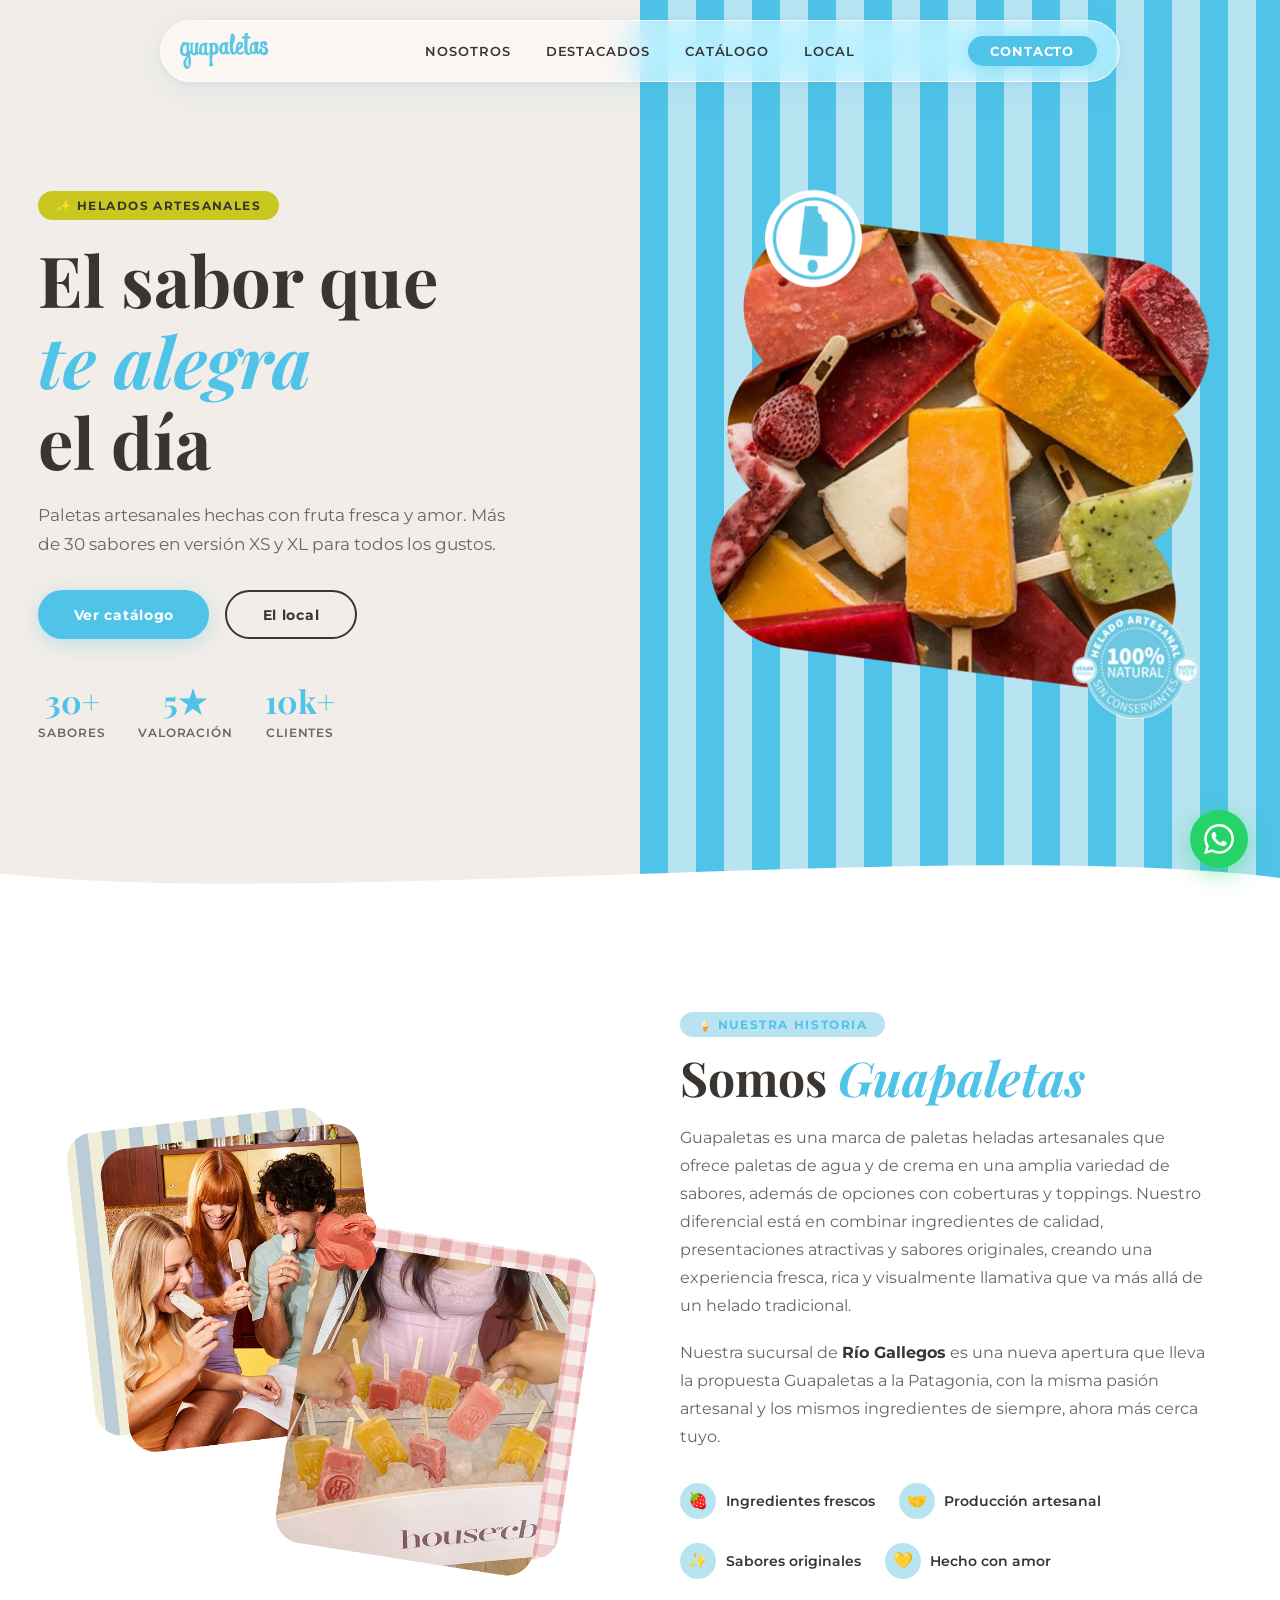
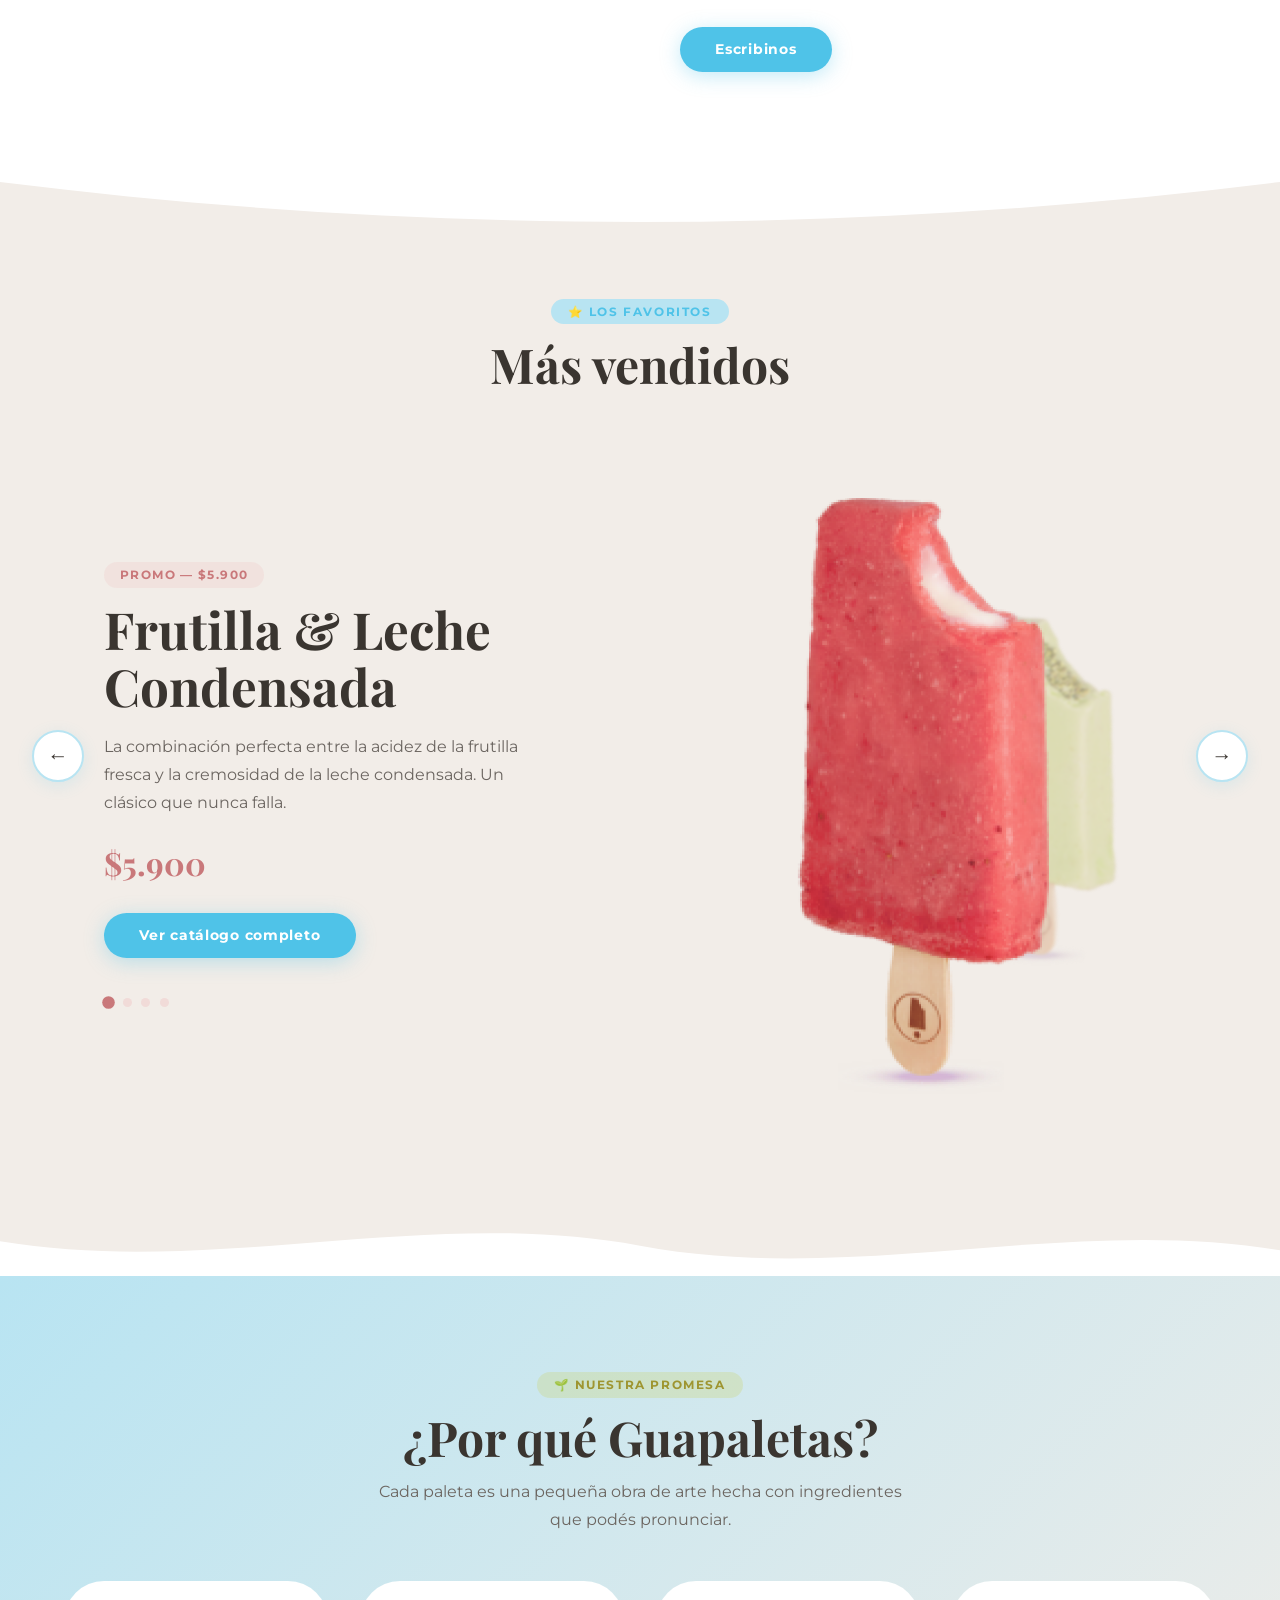
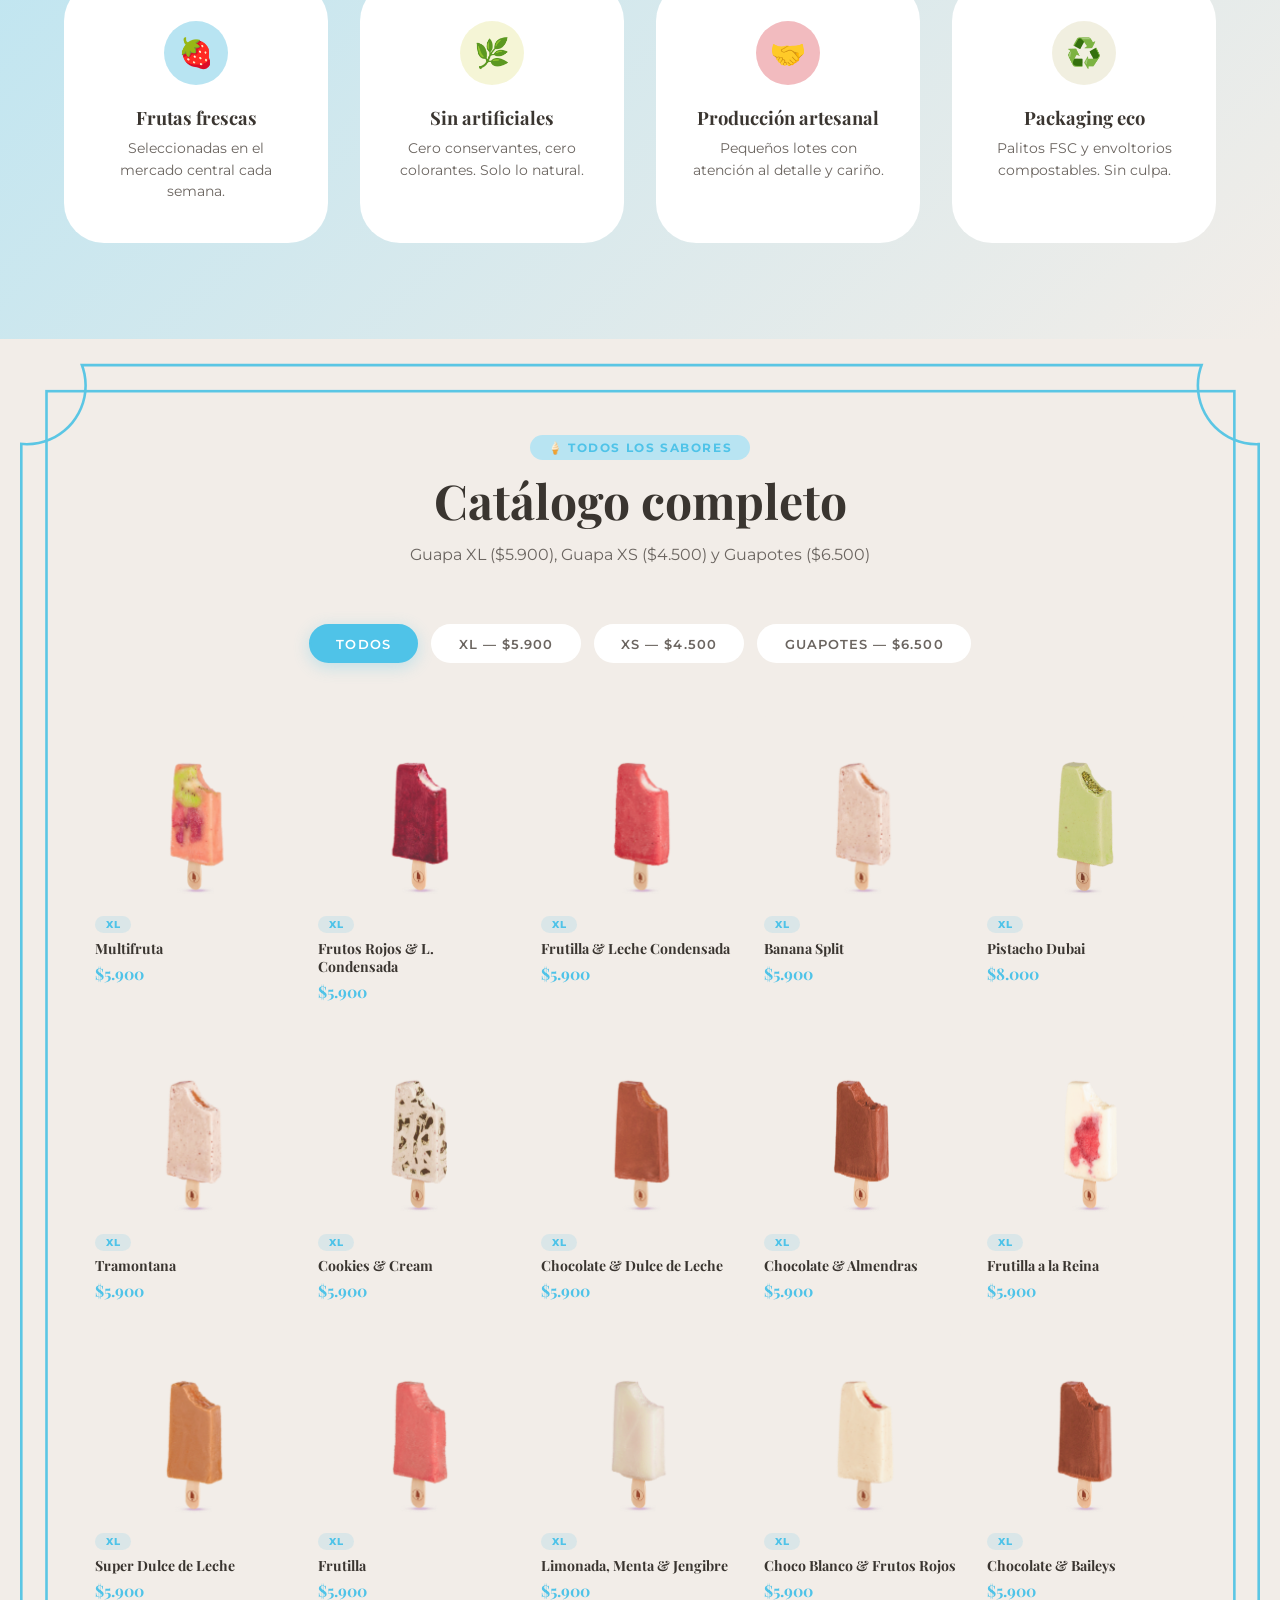
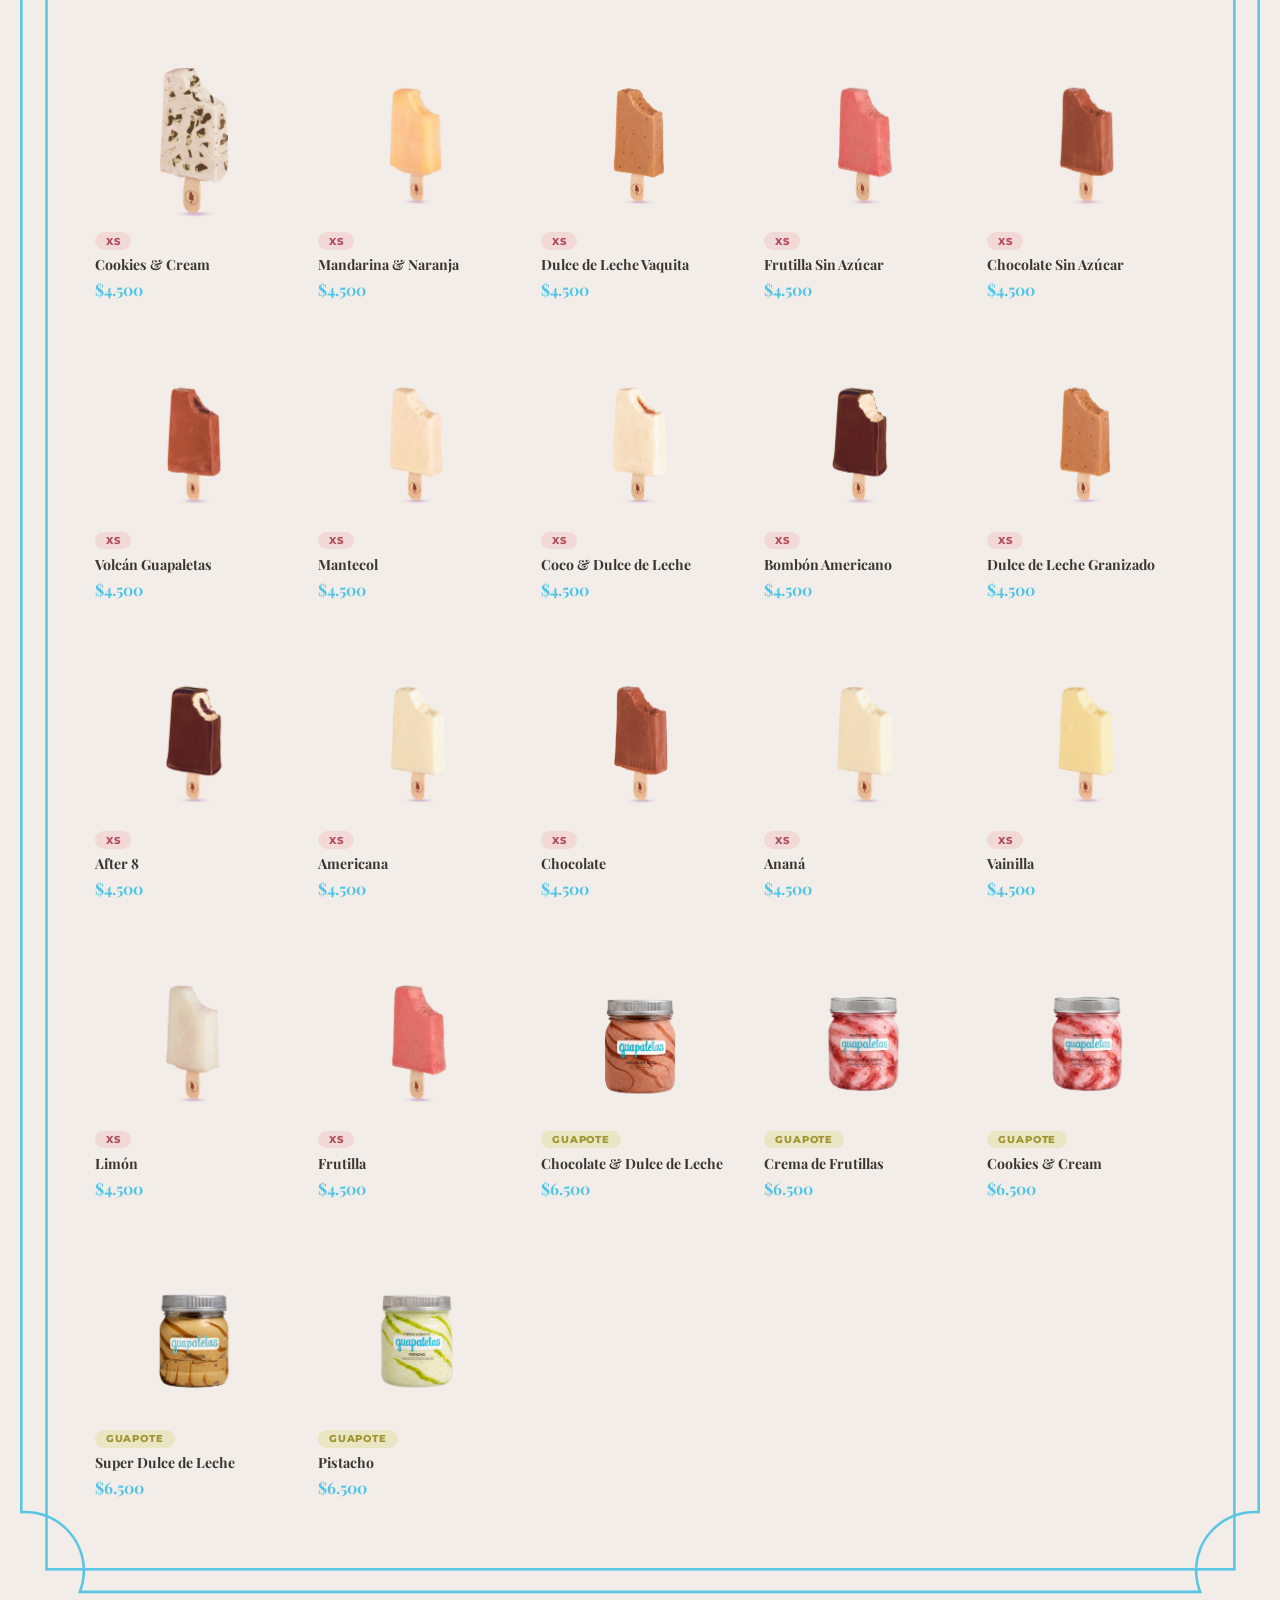
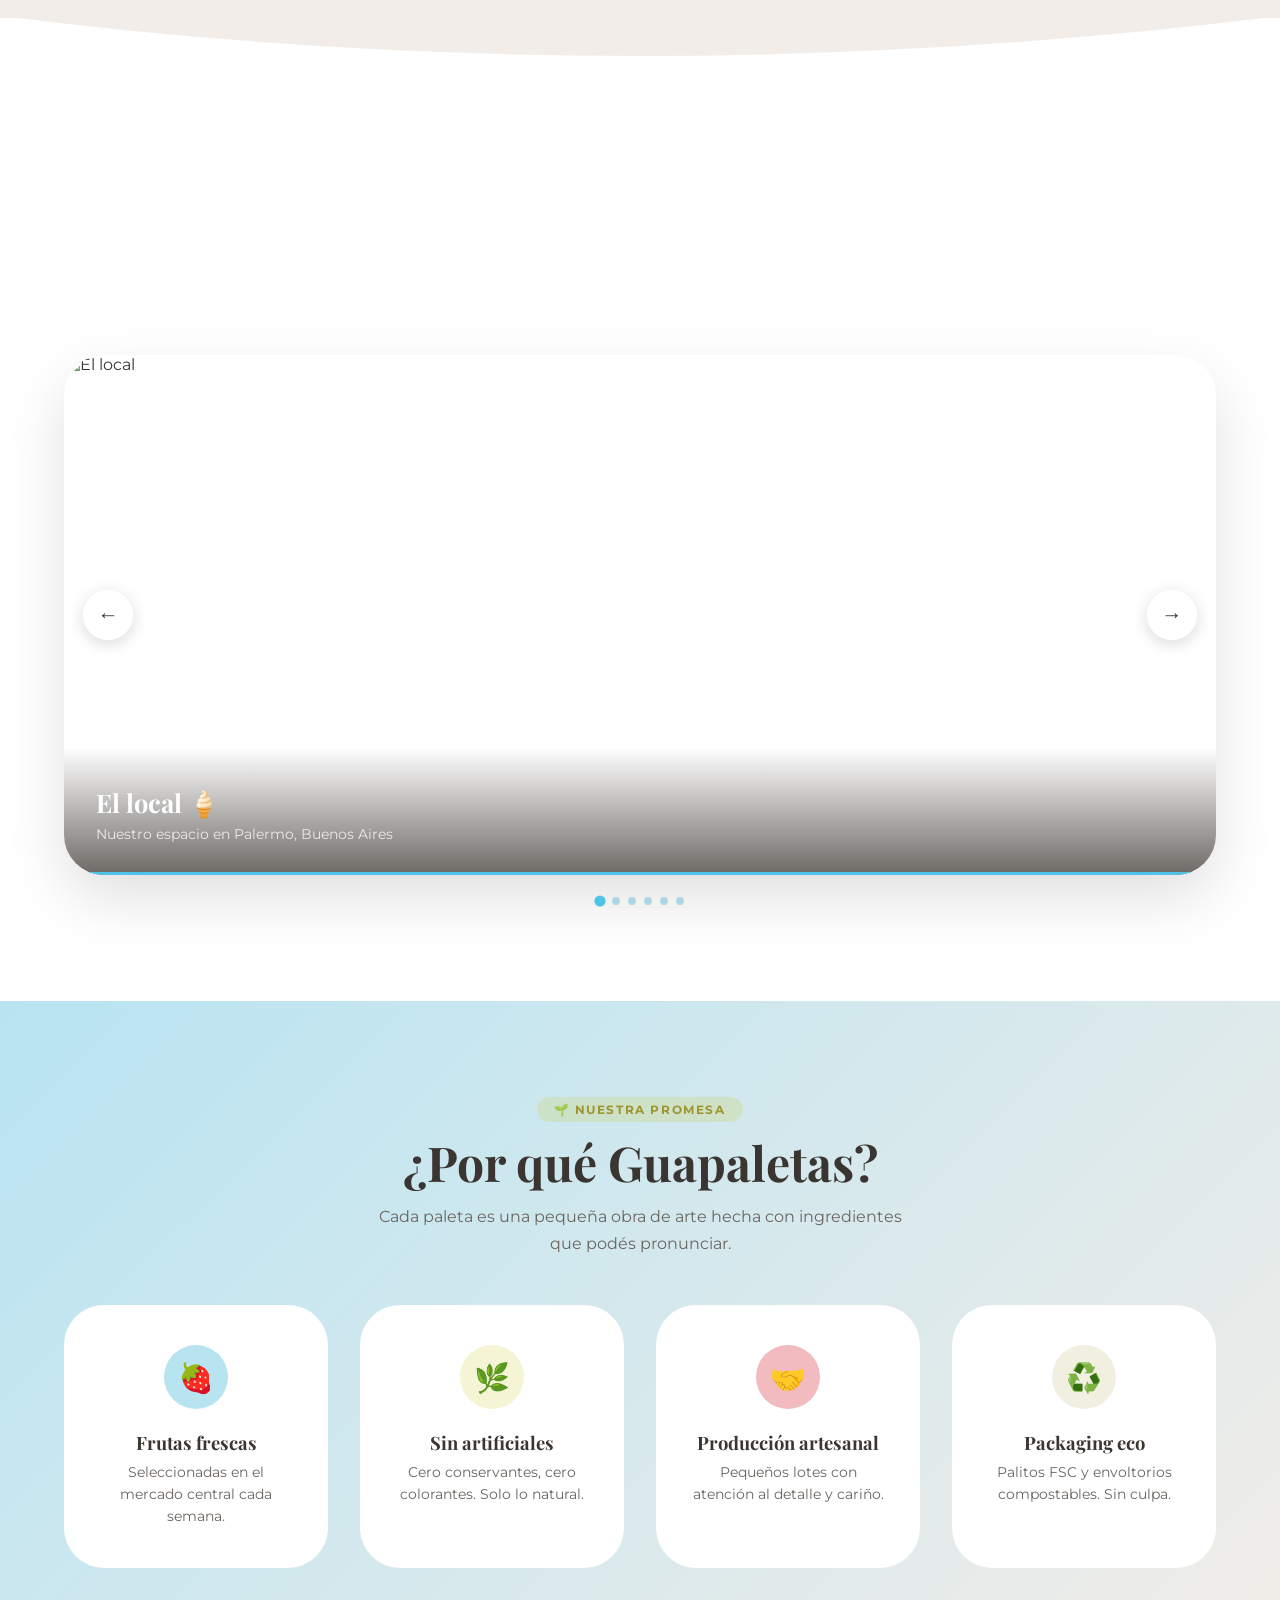
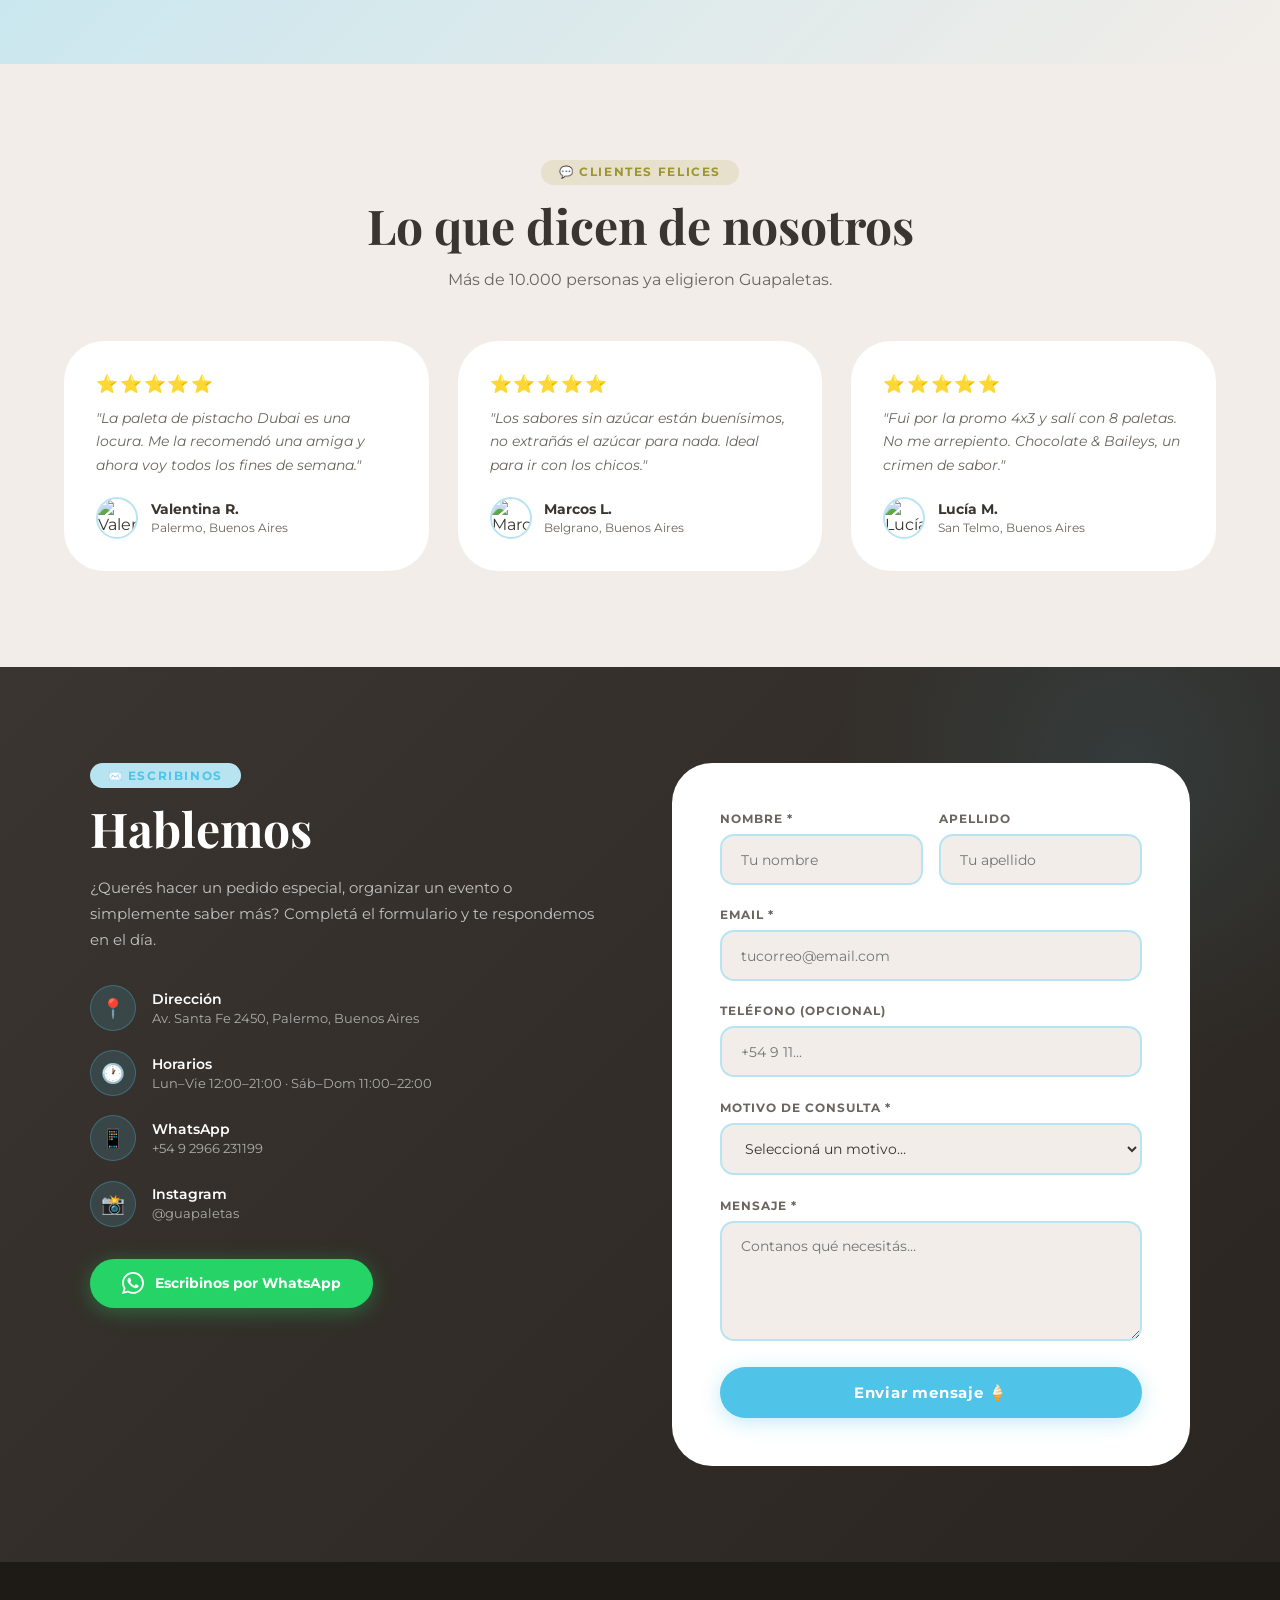
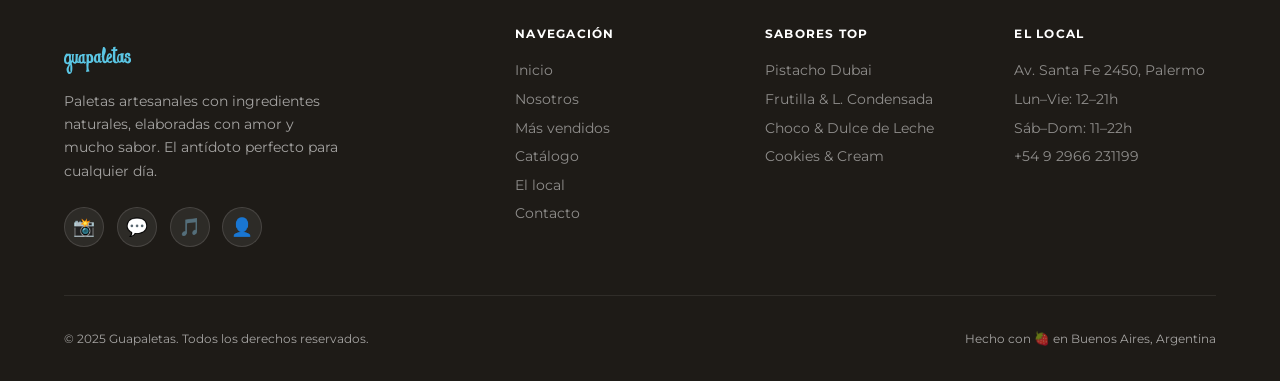
==== commit 15e5d05e: "commit4" ====
--- a/index.html
+++ b/index.html
@@ -2,6 +2,13 @@
 <html lang="es">
 <head>
   <meta charset="UTF-8"/>
+  <!-- Google Tag Manager -->
+  <script>(function(w,d,s,l,i){w[l]=w[l]||[];w[l].push({'gtm.start':
+  new Date().getTime(),event:'gtm.js'});var f=d.getElementsByTagName(s)[0],
+  j=d.createElement(s),dl=l!='dataLayer'?'&l='+l:'';j.async=true;j.src=
+  'https://www.googletagmanager.com/gtm.js?id='+i+dl;f.parentNode.insertBefore(j,f);
+  })(window,document,'script','dataLayer','GTM-WF6NJMNF');</script>
+  <!-- End Google Tag Manager -->
   <meta name="viewport" content="width=device-width,initial-scale=1.0"/>
   <title>Guapaletas — Helados Artesanales</title>
   <meta name="description" content="Guapaletas — Paletas artesanales con ingredientes naturales. Más de 30 sabores."/>
@@ -11,6 +18,10 @@
   <link rel="stylesheet" href="style.css"/>
 </head>
 <body>
+<!-- Google Tag Manager (noscript) -->
+<noscript><iframe src="https://www.googletagmanager.com/ns.html?id=GTM-WF6NJMNF"
+height="0" width="0" style="display:none;visibility:hidden"></iframe></noscript>
+<!-- End Google Tag Manager -->
 
 <!-- BOTÓN WHATSAPP FLOTANTE -->
 <a class="whatsapp-float" href="https://wa.me/5492966231199" target="_blank" rel="noopener" aria-label="Escribinos por WhatsApp">
@@ -433,7 +444,7 @@
       <!-- Guapotes -->
       <div class="cat-card" data-cat="guapote"><div class="cat-card-img-wrap"><img src="img/chocolatedulce-guapote.png" alt="Chocolate y Dulce de Leche Guapote"/></div><div class="cat-card-info"><span class="cat-size guapote">Guapote</span><h3>Chocolate & Dulce de Leche</h3><span class="cat-price">$6.500</span></div></div>
       <div class="cat-card" data-cat="guapote"><div class="cat-card-img-wrap"><img src="img/cremafrutilla-guapote.png" alt="Crema de Frutillas"/></div><div class="cat-card-info"><span class="cat-size guapote">Guapote</span><h3>Crema de Frutillas</h3><span class="cat-price">$6.500</span></div></div>
-      <div class="cat-card" data-cat="guapote"><div class="cat-card-img-wrap"><img src="img/cookies-guapote.png" alt="Cookies & Cream Guapote"/></div><div class="cat-card-info"><span class="cat-size guapote">Guapote</span><h3>Cookies & Cream</h3><span class="cat-price">$6.500</span></div></div>
+      <div class="cat-card" data-cat="guapote"><div class="cat-card-img-wrap"><img src="img/cremafrutilla-guapote.png" alt="Cookies & Cream Guapote"/></div><div class="cat-card-info"><span class="cat-size guapote">Guapote</span><h3>Cookies & Cream</h3><span class="cat-price">$6.500</span></div></div>
       <div class="cat-card" data-cat="guapote"><div class="cat-card-img-wrap"><img src="img/superdulce-guapote.png" alt="Super Dulce de Leche Guapote"/></div><div class="cat-card-info"><span class="cat-size guapote">Guapote</span><h3>Super Dulce de Leche</h3><span class="cat-price">$6.500</span></div></div>
       <div class="cat-card" data-cat="guapote"><div class="cat-card-img-wrap"><img src="img/pistacho-guapote.png" alt="Pistacho Guapote"/></div><div class="cat-card-info"><span class="cat-size guapote">Guapote</span><h3>Pistacho</h3><span class="cat-price">$6.500</span></div></div>
 
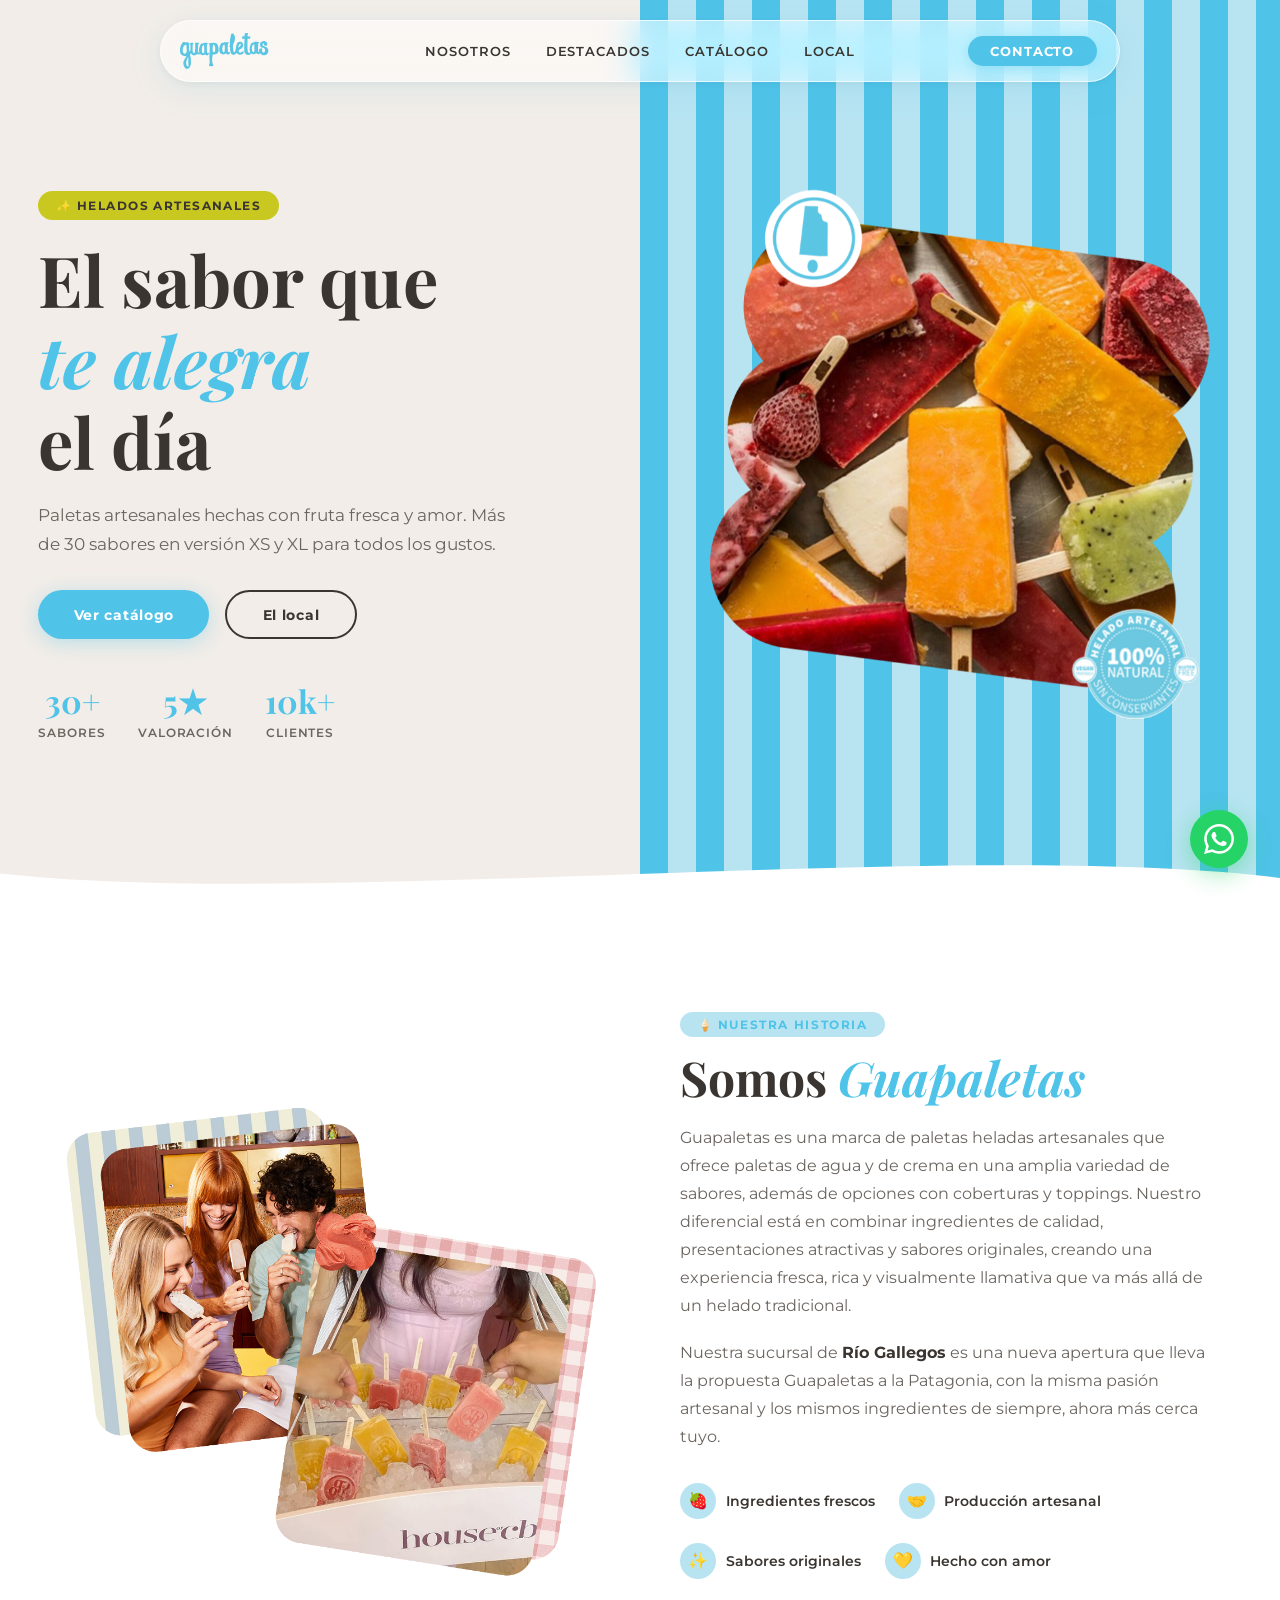
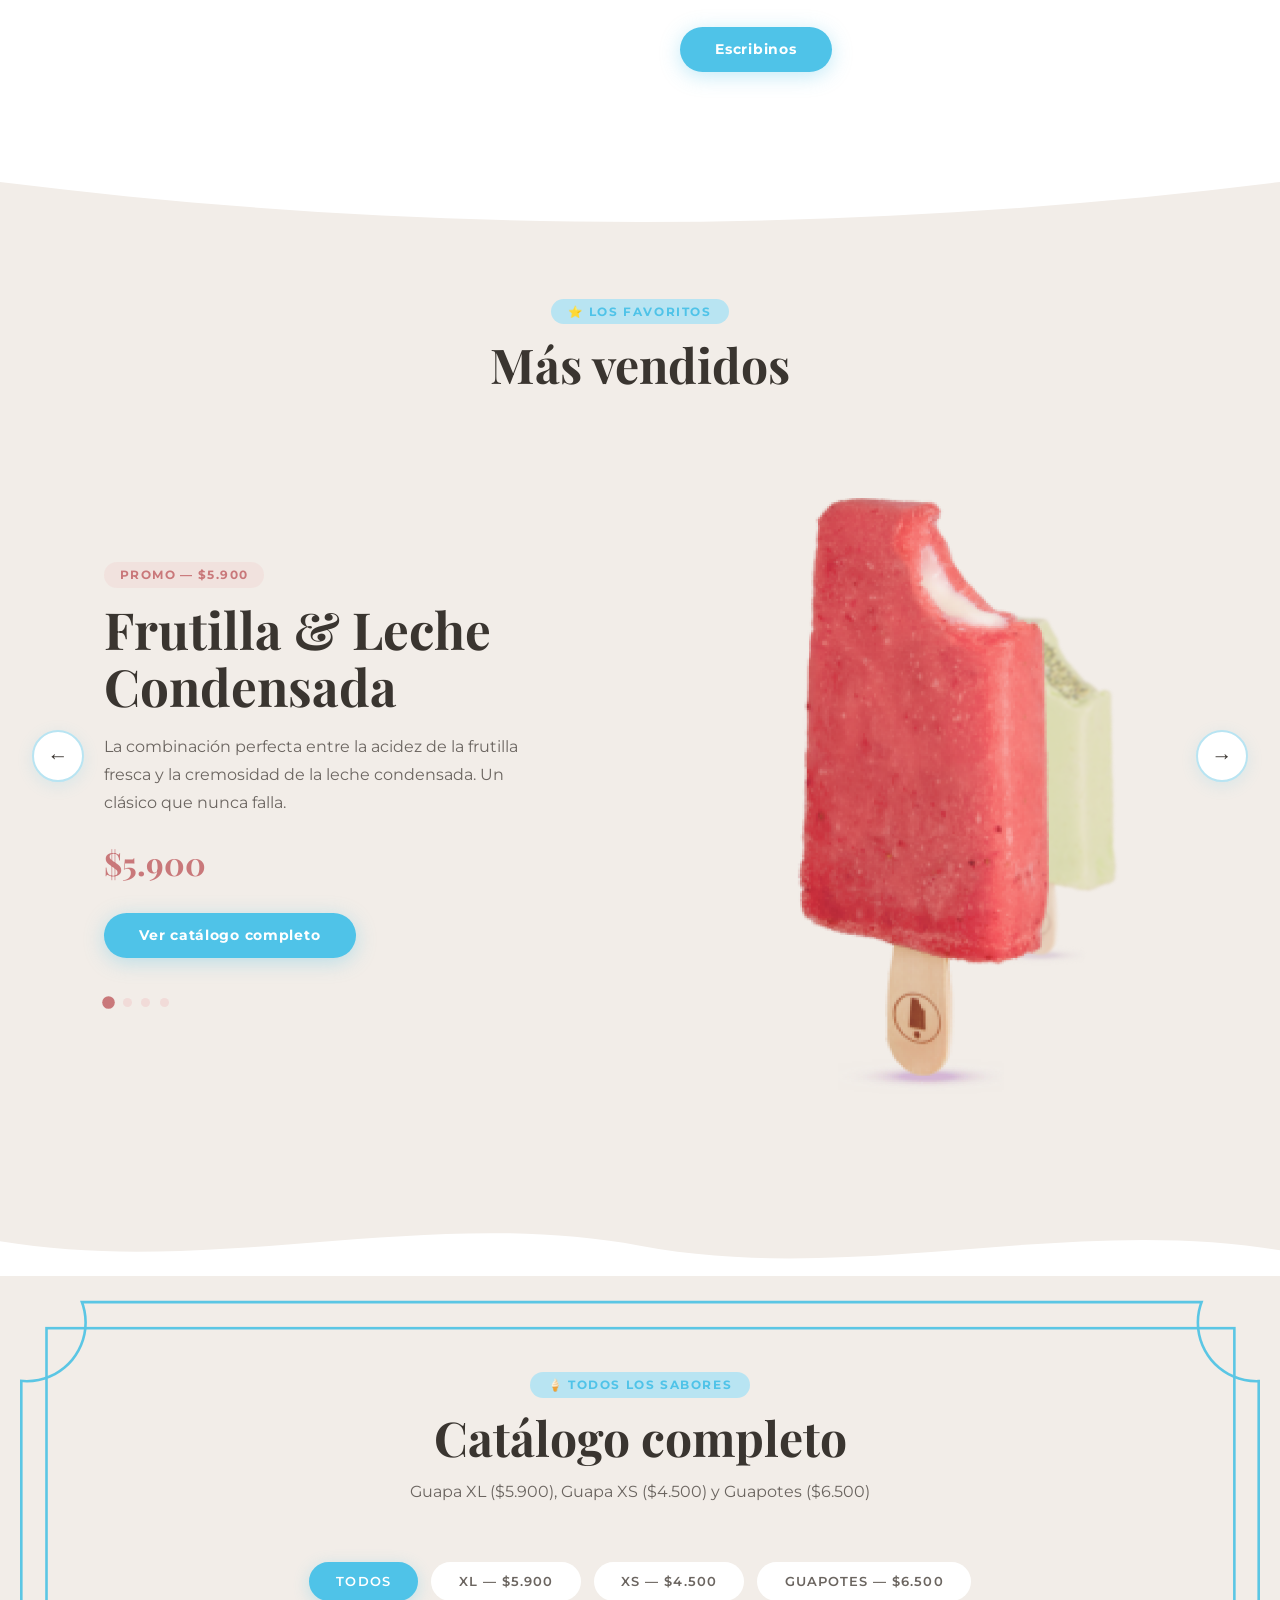
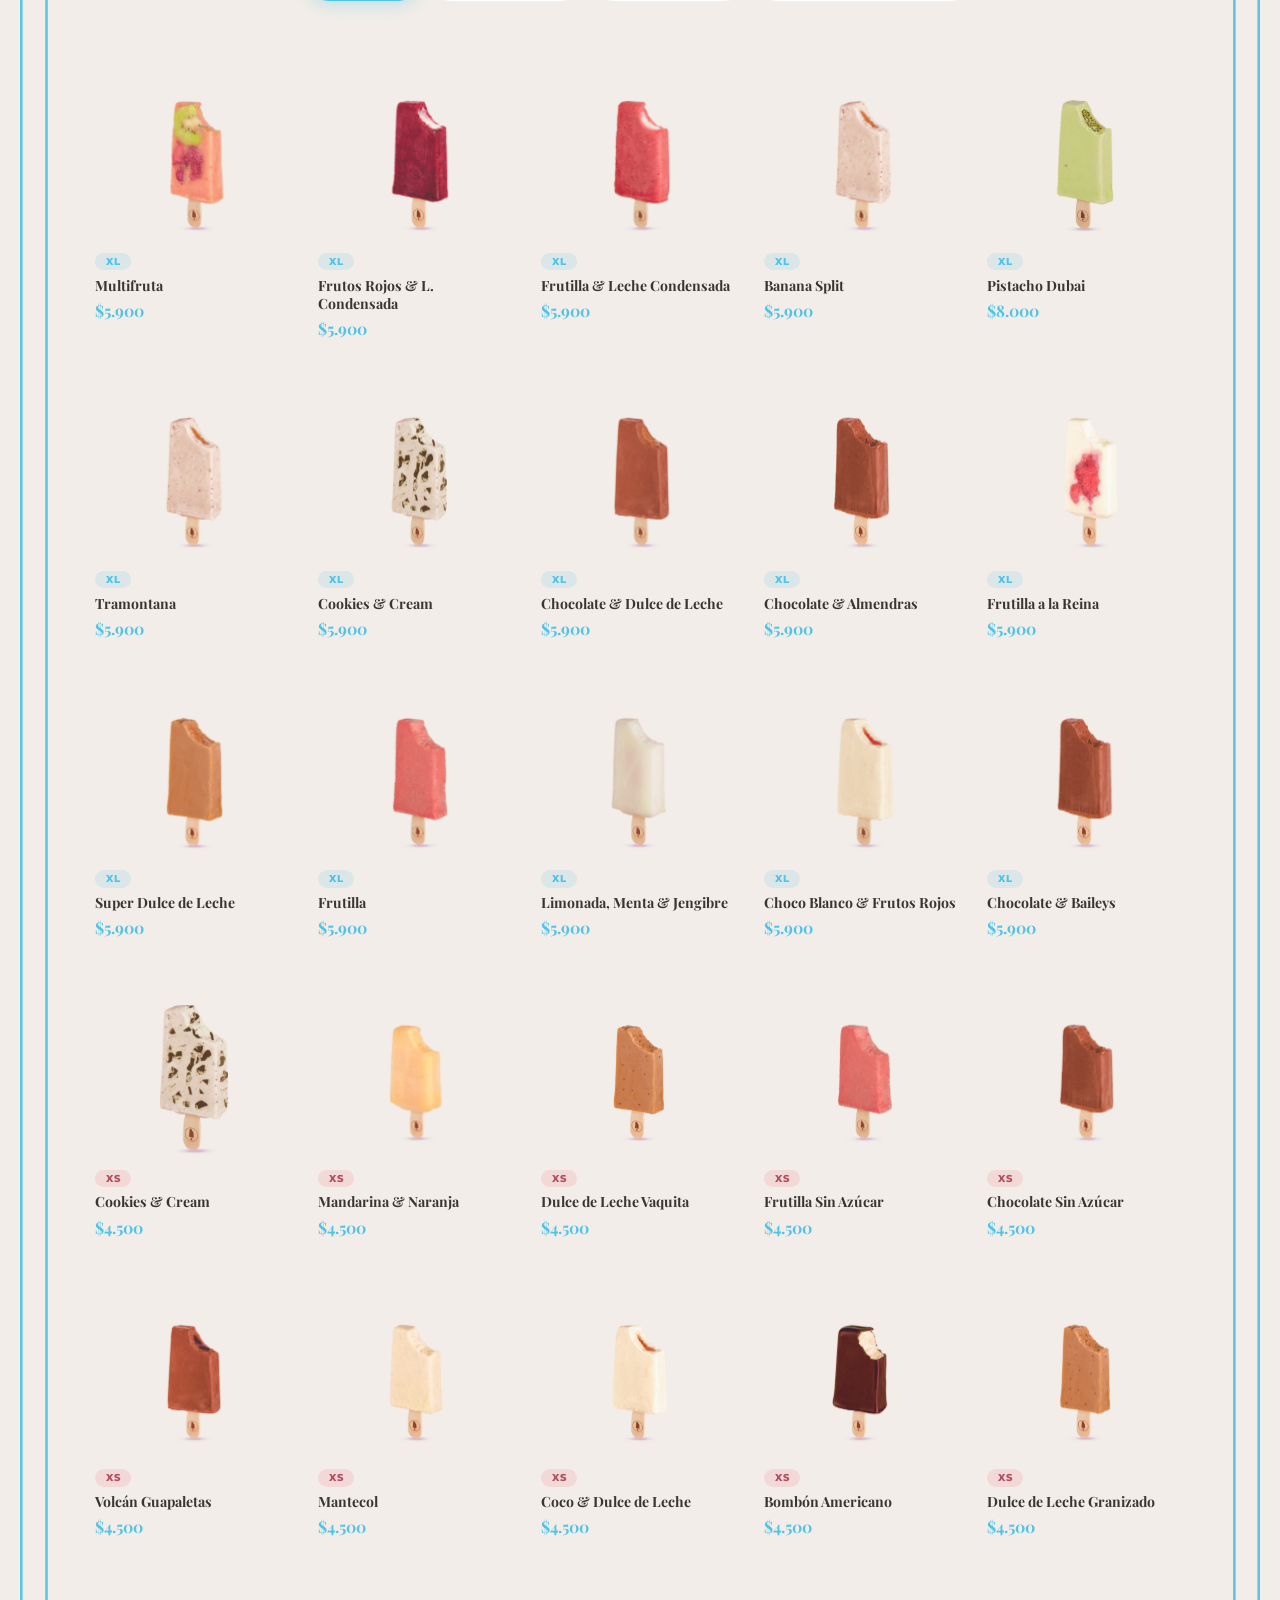
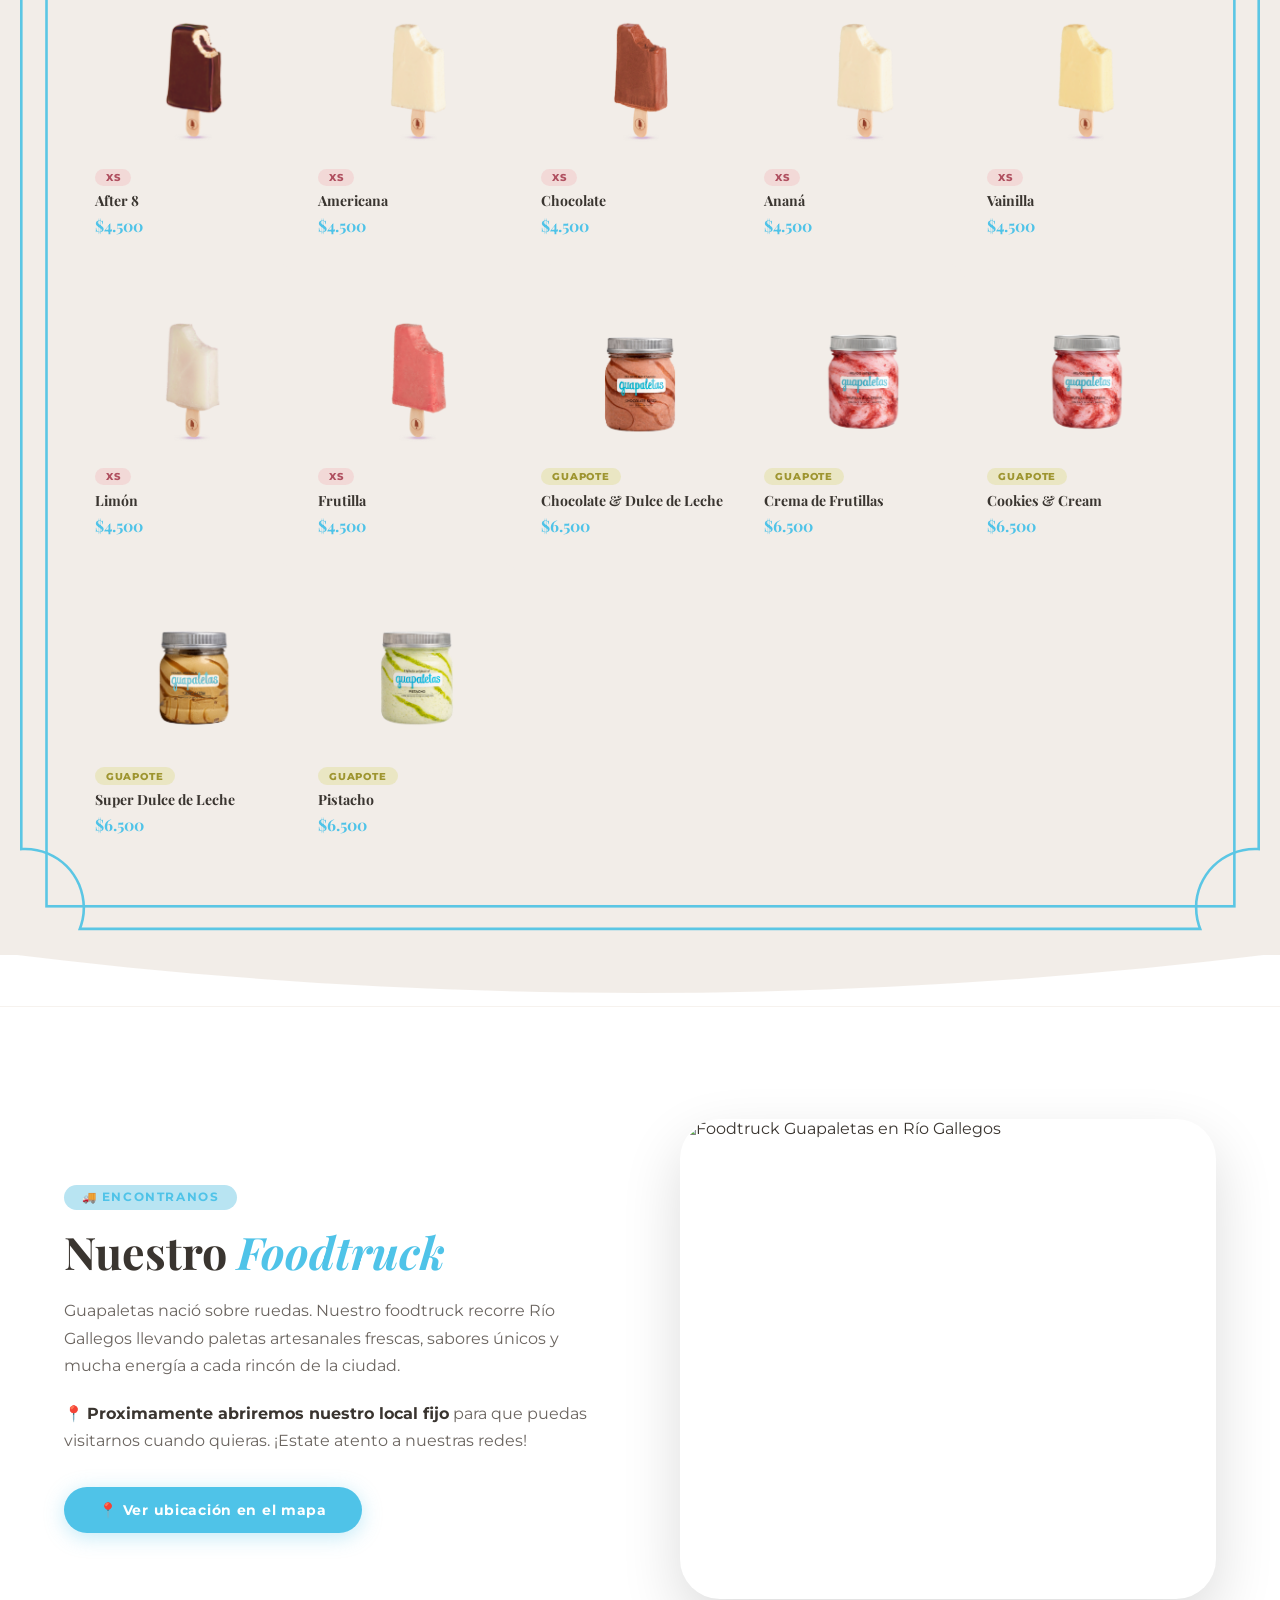
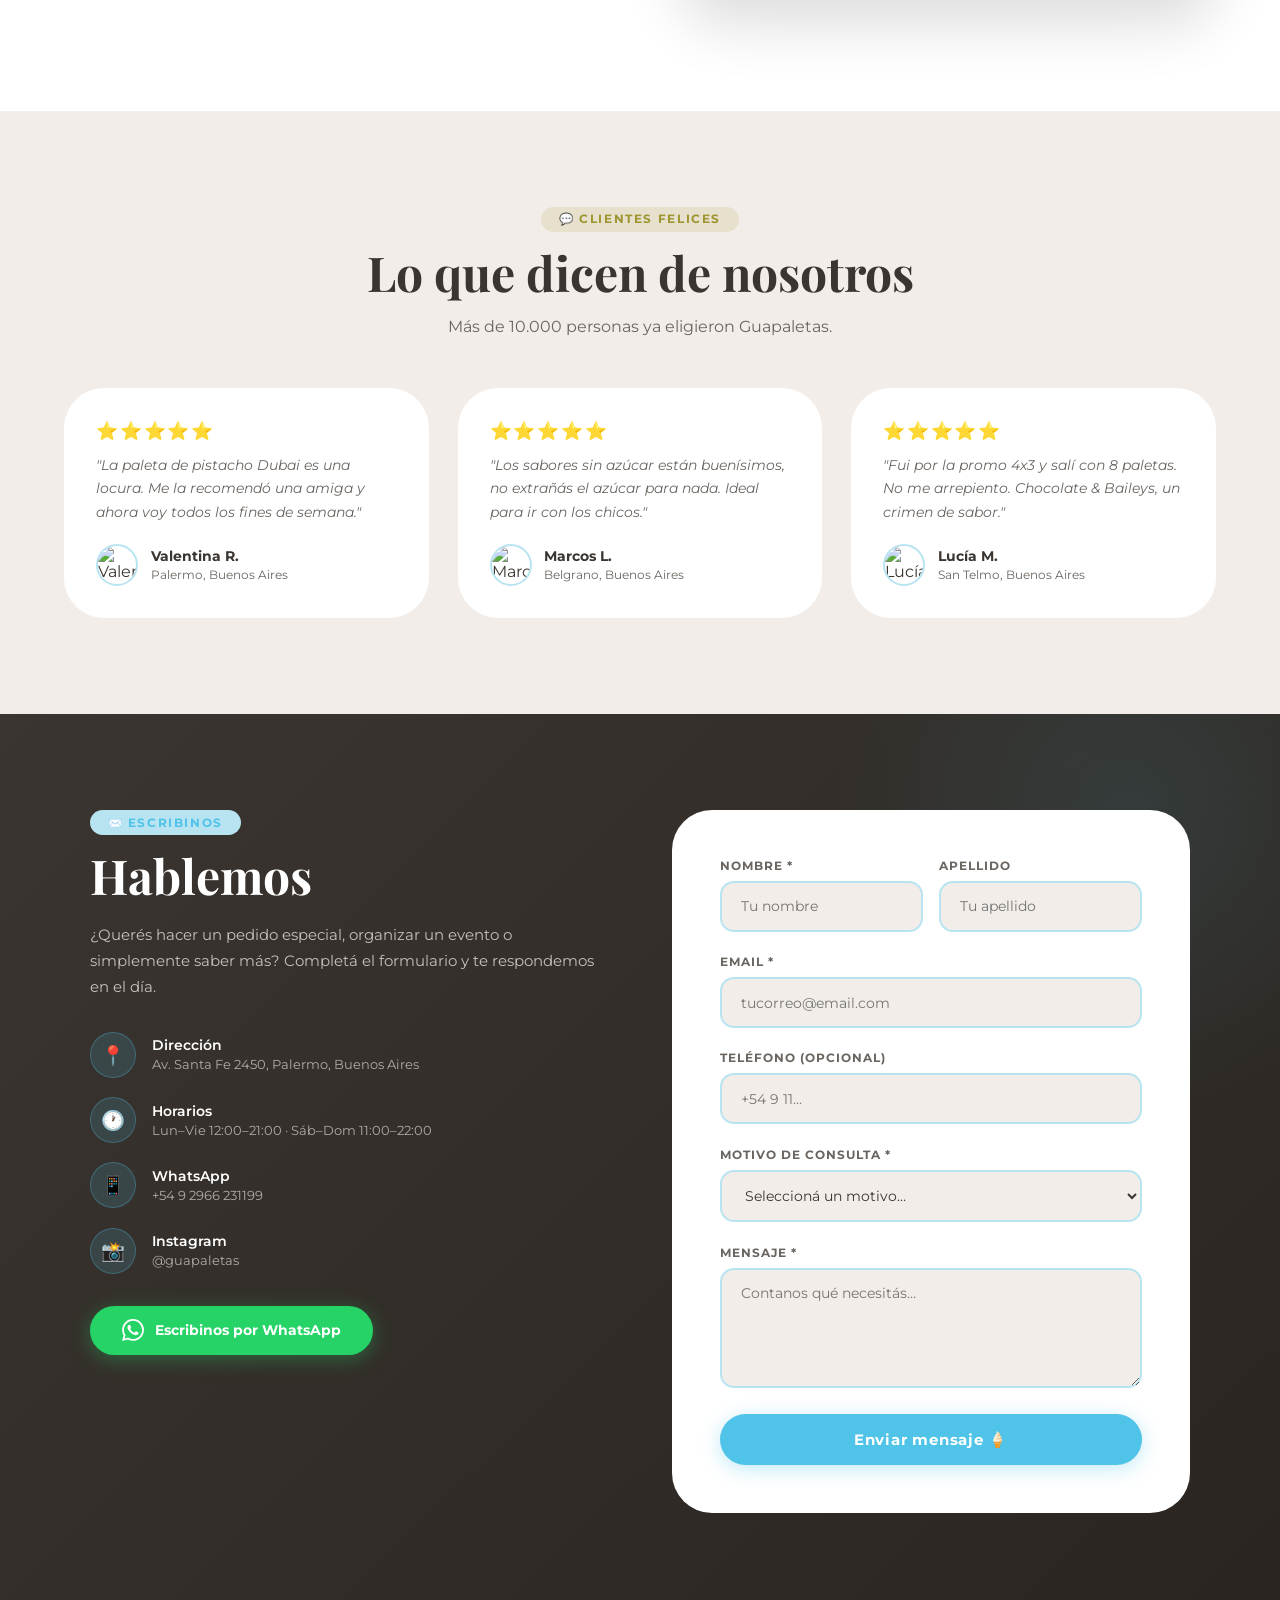
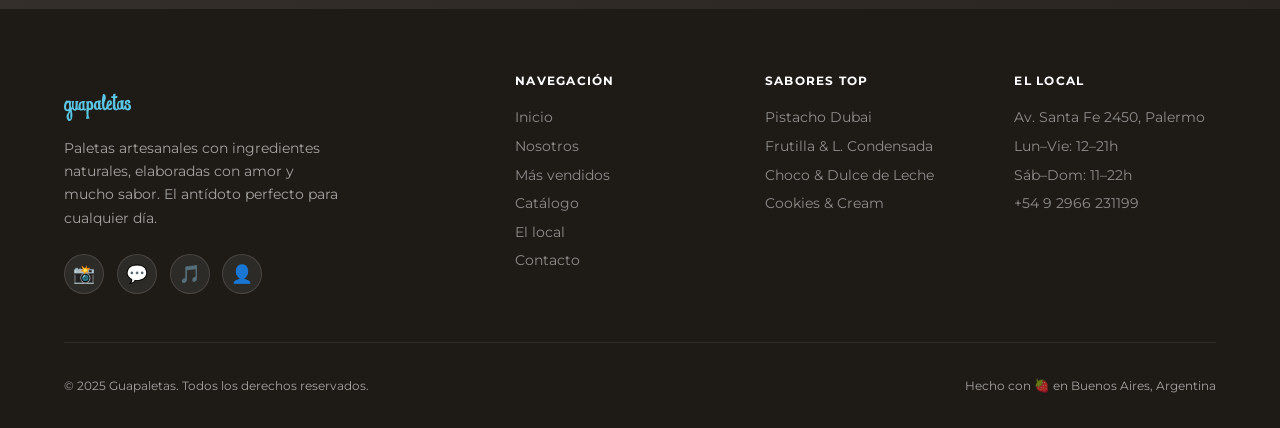
==== commit 5dbad3a3: "commit5" ====
--- a/index.html
+++ b/index.html
@@ -366,21 +366,6 @@
 })();
 </script>
 
-<!-- POR QUÉ ELEGIRNOS -->
-<div class="porque-section">
-  <div class="section-header reveal" style="max-width:1200px;margin:0 auto 3rem">
-    <span class="section-tag tag-lima">🌱 Nuestra promesa</span>
-    <h2>¿Por qué Guapaletas?</h2>
-    <p>Cada paleta es una pequeña obra de arte hecha con ingredientes que podés pronunciar.</p>
-  </div>
-  <div class="porque-grid">
-    <div class="porque-card reveal reveal-delay-1"><div class="porque-icon ic-celeste">🍓</div><h3>Frutas frescas</h3><p>Seleccionadas en el mercado central cada semana.</p></div>
-    <div class="porque-card reveal reveal-delay-2"><div class="porque-icon ic-lima">🌿</div><h3>Sin artificiales</h3><p>Cero conservantes, cero colorantes. Solo lo natural.</p></div>
-    <div class="porque-card reveal reveal-delay-3"><div class="porque-icon ic-rosa">🤝</div><h3>Producción artesanal</h3><p>Pequeños lotes con atención al detalle y cariño.</p></div>
-    <div class="porque-card reveal reveal-delay-4"><div class="porque-icon ic-oliva">♻️</div><h3>Packaging eco</h3><p>Palitos FSC y envoltorios compostables. Sin culpa.</p></div>
-  </div>
-</div>
-
 <!-- CATÁLOGO -->
 <section id="catalogo" class="catalogo-section">
 
@@ -454,61 +439,34 @@
 
 <div class="wave-sep" style="background:var(--crema)"><svg xmlns="http://www.w3.org/2000/svg" viewBox="0 0 1440 60" preserveAspectRatio="none"><path fill="#fff" d="M0,0 C480,60 960,60 1440,0 L1440,60 L0,60 Z"/></svg></div>
 
-<!-- GALERÍA CARRUSEL -->
-<section id="galeria" style="background:#fff;padding:6rem 5%">
-  <div style="max-width:1200px;margin:0 auto">
-    <div class="section-header reveal">
-      <span class="section-tag tag-rosa">📍 El local</span>
-      <h2>Vení a visitarnos</h2>
-      <p>Un espacio colorido, lleno de sabor y buena vibra. ¡Te esperamos!</p>
-    </div>
-    <div class="carousel-wrapper reveal">
-      <div class="carousel-progress" id="carouselProgress"></div>
-      <div class="carousel-slide active" data-index="0">
-        <img src="https://images.unsplash.com/photo-1594007654729-407eedc4be65?w=1200&auto=format&fit=crop" alt="El local"/>
-        <div class="carousel-caption"><h3>El local 🍦</h3><p>Nuestro espacio en Palermo, Buenos Aires</p></div>
-      </div>
-      <div class="carousel-slide" data-index="1">
-        <img src="https://images.unsplash.com/photo-1563805042-7684c019e1cb?w=1200&auto=format&fit=crop" alt="Paletas variadas"/>
-        <div class="carousel-caption"><h3>Surtido del día</h3><p>Más de 30 sabores preparados cada mañana</p></div>
-      </div>
-      <div class="carousel-slide" data-index="2">
-        <img src="https://images.unsplash.com/photo-1554118811-1e0d58224f24?w=1200&auto=format&fit=crop" alt="Interior"/>
-        <div class="carousel-caption"><h3>Interior 🌿</h3><p>Un espacio pensado para disfrutar</p></div>
-      </div>
-      <div class="carousel-slide" data-index="3">
-        <img src="https://images.unsplash.com/photo-1497034825429-c343d7c6a68f?w=1200&auto=format&fit=crop" alt="Paletas de fruta"/>
-        <div class="carousel-caption"><h3>Paletas frescas ❄️</h3><p>Ingredientes naturales, sabores únicos</p></div>
-      </div>
-      <div class="carousel-slide" data-index="4">
-        <img src="https://images.unsplash.com/photo-1551024506-0bccd828d307?w=1200&auto=format&fit=crop" alt="Frutilla"/>
-        <div class="carousel-caption"><h3>Frutilla fresca 🍓</h3><p>De temporada, seleccionada a diario</p></div>
-      </div>
-      <div class="carousel-slide" data-index="5">
-        <img src="https://images.unsplash.com/photo-1612929633738-8fe44f7ec841?w=1200&auto=format&fit=crop" alt="Chocolate"/>
-        <div class="carousel-caption"><h3>Sabores de chocolate</h3><p>Para los que no se conforman con poco</p></div>
-      </div>
-      <button class="carousel-btn carousel-prev" id="carouselPrev">&#8592;</button>
-      <button class="carousel-btn carousel-next" id="carouselNext">&#8594;</button>
-    </div>
-    <div class="carousel-dots" id="carouselDots"></div>
+<!-- GALERÍA / FOODTRUCK -->
+<section id="galeria" class="foodtruck-section">
+  <div class="foodtruck-inner">
+
+    <!-- Columna izquierda: texto -->
+    <div class="foodtruck-text reveal">
+      <span class="section-tag tag-celeste">🚚 Encontranos</span>
+      <h2>Nuestro <em>Foodtruck</em></h2>
+      <p>Guapaletas nació sobre ruedas. Nuestro foodtruck recorre Río Gallegos llevando paletas artesanales frescas, sabores únicos y mucha energía a cada rincón de la ciudad.</p>
+      <p>📍 <strong>Proximamente abriremos nuestro local fijo</strong> para que puedas visitarnos cuando quieras. ¡Estate atento a nuestras redes!</p>
+      <a
+        href="https://www.google.com/maps?q=-51.6170000,-69.2069722&entry=gps&shh=CAE&lucs=,94259549,94297699,100808508,94284478,94231188,94280568,47071704,94218641,94282134,100799872,94286869&g_ep=CAISEjI2LjE2LjAuODk4OTU0MjE1MBgAINeCAyplLDk0MjU5NTQ5LDk0Mjk3Njk5LDEwMDgwODUwOCw5NDI4NDQ3OCw5NDIzMTE4OCw5NDI4MDU2OCw0NzA3MTcwNCw5NDIxODY0MSw5NDI4MjEzNCwxMDA3OTk4NzIsOTQyODY4NjlCAkFS&skid=fb0a3035-b4e3-4528-88d3-cadee45e668f&g_st=iw"
+        target="_blank"
+        rel="noopener"
+        class="btn-primary foodtruck-map-btn"
+        id="link-mapa"
+      >
+        📍 Ver ubicación en el mapa
+      </a>
+    </div>
+
+    <!-- Columna derecha: foto -->
+    <div class="foodtruck-img-wrap reveal reveal-delay-2">
+      <img src="img/foodtruck.jpg" alt="Foodtruck Guapaletas en Río Gallegos"/>
+    </div>
+
   </div>
 </section>
-
-<!-- POR QUÉ ELEGIRNOS -->
-<div class="porque-section">
-  <div class="section-header reveal" style="max-width:1200px;margin:0 auto 3rem">
-    <span class="section-tag tag-lima">🌱 Nuestra promesa</span>
-    <h2>¿Por qué Guapaletas?</h2>
-    <p>Cada paleta es una pequeña obra de arte hecha con ingredientes que podés pronunciar.</p>
-  </div>
-  <div class="porque-grid">
-    <div class="porque-card reveal reveal-delay-1"><div class="porque-icon ic-celeste">🍓</div><h3>Frutas frescas</h3><p>Seleccionadas en el mercado central cada semana.</p></div>
-    <div class="porque-card reveal reveal-delay-2"><div class="porque-icon ic-lima">🌿</div><h3>Sin artificiales</h3><p>Cero conservantes, cero colorantes. Solo lo natural.</p></div>
-    <div class="porque-card reveal reveal-delay-3"><div class="porque-icon ic-rosa">🤝</div><h3>Producción artesanal</h3><p>Pequeños lotes con atención al detalle y cariño.</p></div>
-    <div class="porque-card reveal reveal-delay-4"><div class="porque-icon ic-oliva">♻️</div><h3>Packaging eco</h3><p>Palitos FSC y envoltorios compostables. Sin culpa.</p></div>
-  </div>
-</div>
 
 <!-- TESTIMONIOS -->
 <div class="testimonios-section">
--- a/style.css
+++ b/style.css
@@ -566,24 +566,55 @@
 .cat-size.xs      { background: rgba(242,187,191,.4); color: #b05060; }
 .cat-size.guapote { background: rgba(200,200,32,.18); color: var(--oliva); }
 
-/* ---- CARRUSEL ---- */
-#galeria{background:var(--blanco);padding:6rem 5%}
-.carousel-wrapper{position:relative;max-width:1200px;margin:0 auto;border-radius:var(--radio-lg);overflow:hidden;box-shadow:0 24px 60px rgba(0,0,0,.12);height:520px}
-.carousel-slide{position:absolute;inset:0;opacity:0;transition:opacity .9s cubic-bezier(.4,0,.2,1),transform .9s cubic-bezier(.4,0,.2,1);transform:scale(1.03);z-index:1}
-.carousel-slide.active{opacity:1;transform:scale(1);z-index:2}
-.carousel-slide img{width:100%;height:100%;object-fit:cover;display:block}
-.carousel-caption{position:absolute;bottom:0;left:0;right:0;background:linear-gradient(to top,rgba(58,53,48,.75) 0%,transparent 100%);padding:2.5rem 2rem 1.8rem;color:#fff;transform:translateY(8px);transition:transform .5s ease .2s}
-.carousel-slide.active .carousel-caption{transform:translateY(0)}
-.carousel-caption h3{font-family:'Playfair Display',serif;font-size:1.6rem;color:#fff;margin-bottom:.3rem}
-.carousel-caption p{font-size:.85rem;color:rgba(255,255,255,.8)}
-.carousel-btn{position:absolute;top:50%;transform:translateY(-50%);z-index:10;width:50px;height:50px;border-radius:50%;background:rgba(255,255,255,.9);border:none;cursor:pointer;display:flex;align-items:center;justify-content:center;font-size:1.3rem;color:var(--texto);box-shadow:0 4px 16px rgba(0,0,0,.15);transition:background .2s,transform .2s}
-.carousel-btn:hover{background:var(--celeste);color:#fff;transform:translateY(-50%) scale(1.1)}
-.carousel-prev{left:1.2rem}
-.carousel-next{right:1.2rem}
-.carousel-dots{display:flex;justify-content:center;gap:.5rem;margin-top:1.4rem}
-.dot{width:8px;height:8px;border-radius:50%;background:var(--celeste-claro);border:none;cursor:pointer;transition:all .3s;padding:0}
-.dot.active{background:var(--celeste);transform:scale(1.4)}
-.carousel-progress{position:absolute;bottom:0;left:0;height:3px;background:var(--celeste);z-index:10;border-radius:0 2px 2px 0;transition:width .1s linear}
+/* ---- FOODTRUCK / LOCAL ---- */
+.foodtruck-section {
+  background: var(--blanco);
+  padding: 7rem 5%;
+}
+.foodtruck-inner {
+  max-width: 1200px;
+  margin: 0 auto;
+  display: grid;
+  grid-template-columns: 1fr 1fr;
+  gap: 5rem;
+  align-items: center;
+}
+.foodtruck-text .section-tag { margin-bottom: 1rem; display: inline-block; }
+.foodtruck-text h2 {
+  font-family: 'Playfair Display', serif;
+  font-size: clamp(2rem, 3.5vw, 3rem);
+  margin-bottom: 1.2rem;
+  color: var(--texto);
+}
+.foodtruck-text h2 em { color: var(--celeste); font-style: italic; }
+.foodtruck-text p {
+  color: var(--texto-suave);
+  font-size: .97rem;
+  line-height: 1.8;
+  margin-bottom: 1.2rem;
+}
+.foodtruck-text p strong { color: var(--texto); font-weight: 700; }
+.foodtruck-map-btn {
+  margin-top: .8rem;
+  display: inline-flex;
+  align-items: center;
+  gap: .5rem;
+}
+.foodtruck-img-wrap {
+  border-radius: var(--radio-lg);
+  overflow: hidden;
+  box-shadow: 0 24px 60px rgba(0,0,0,0.14);
+}
+.foodtruck-img-wrap img {
+  width: 100%;
+  height: 480px;
+  object-fit: cover;
+  display: block;
+  transition: transform .5s ease;
+}
+.foodtruck-img-wrap:hover img {
+  transform: scale(1.03);
+}
 
 /* ---- POR QUÉ ELEGIRNOS ---- */
 .porque-section{background:linear-gradient(135deg,var(--celeste-claro) 0%,var(--crema) 100%);padding:6rem 5%}
@@ -676,6 +707,8 @@
   .sobre-imgs{height:340px}
 }
 @media(max-width:768px){
+  .foodtruck-inner{grid-template-columns:1fr;gap:2.5rem}
+  .foodtruck-img-wrap img{height:300px}
   .showcase-stage{grid-template-columns:1fr;padding:0 5% 2rem}
   .showcase-visual{height:420px}
   .showcase-paleta.active{height:390px}
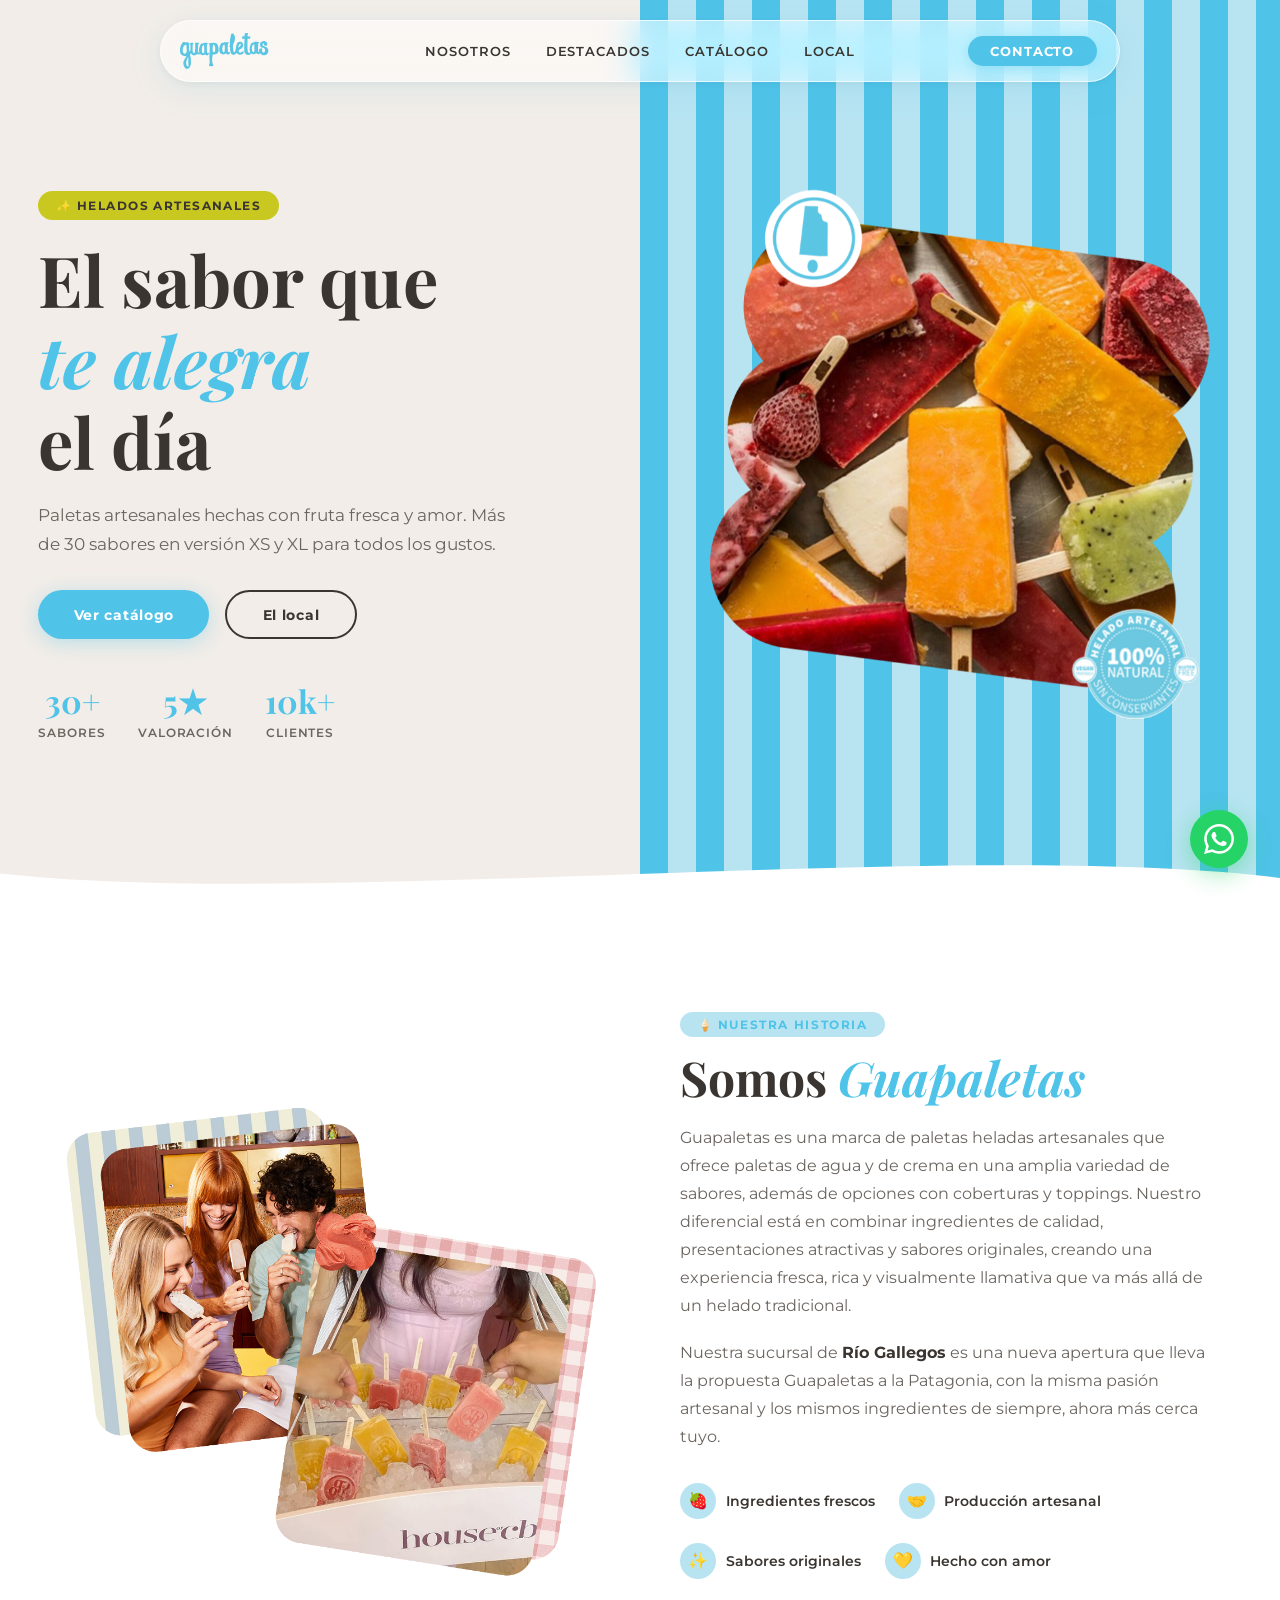
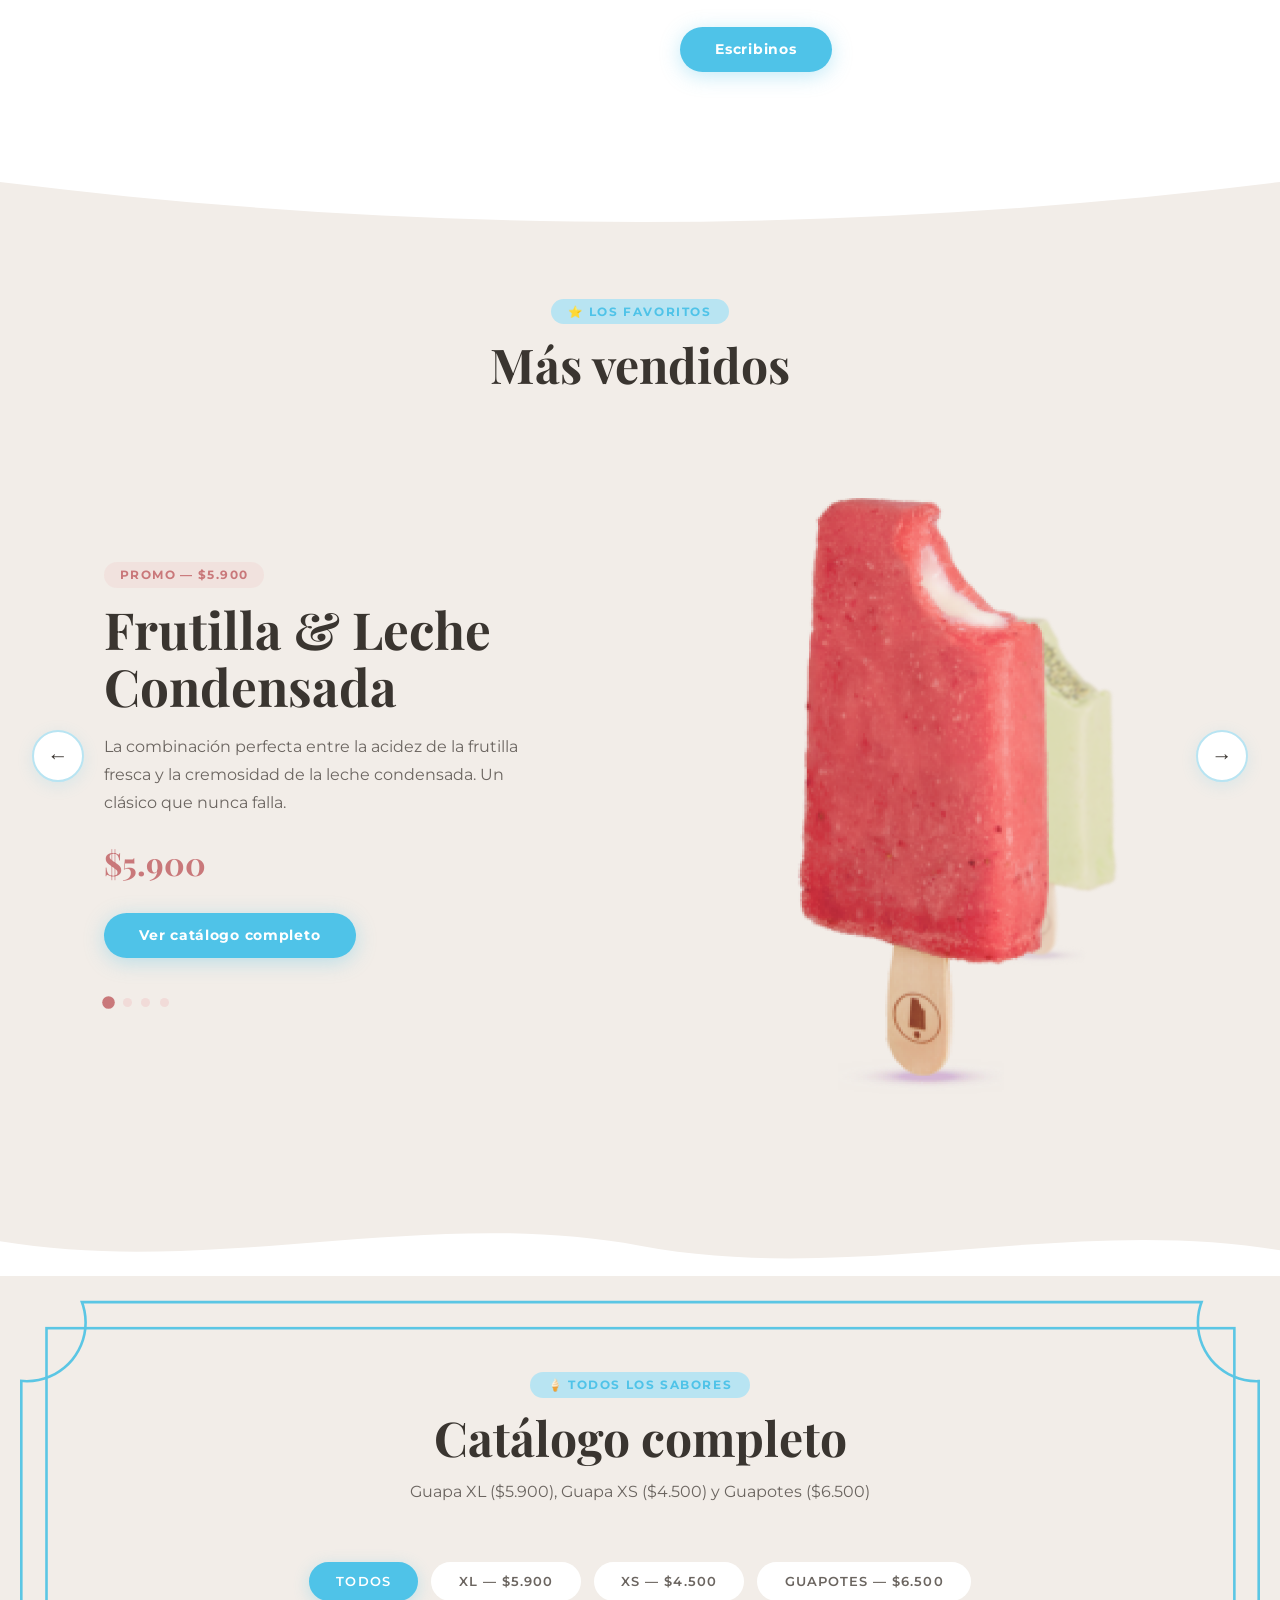
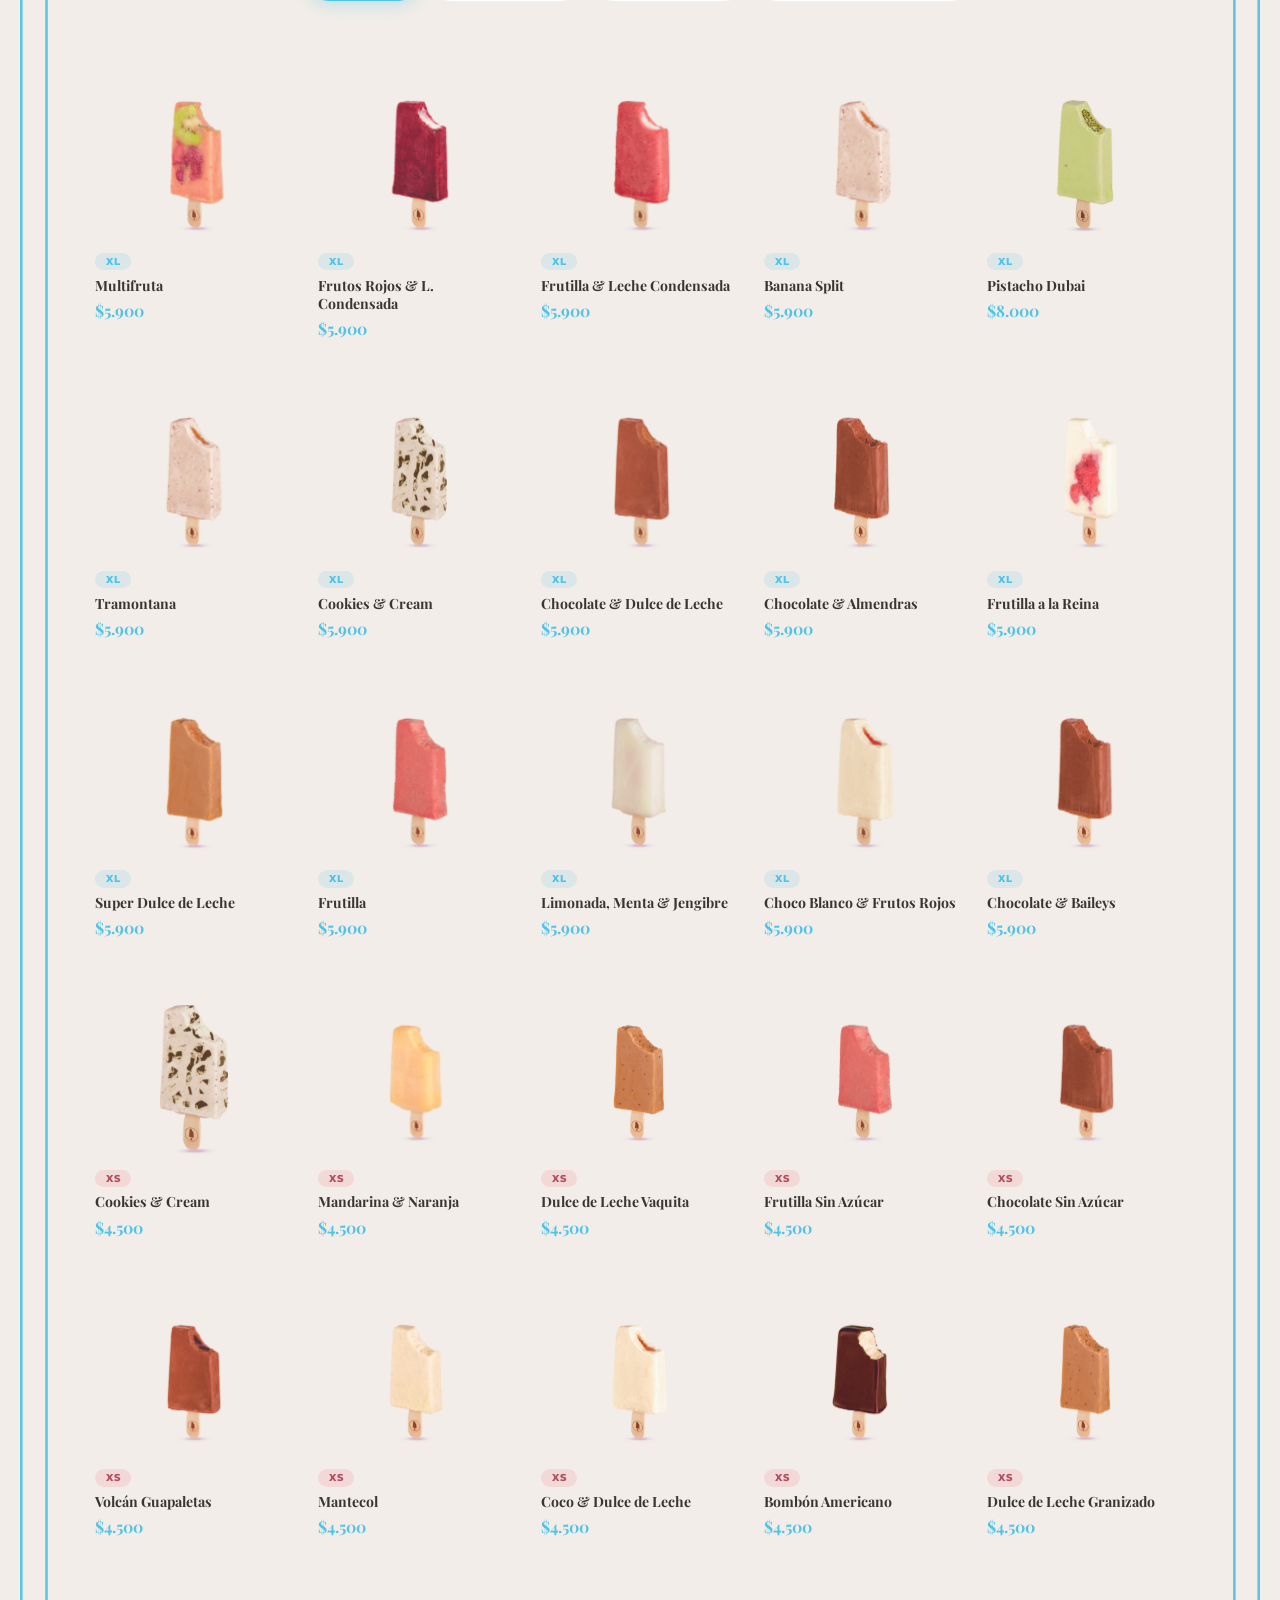
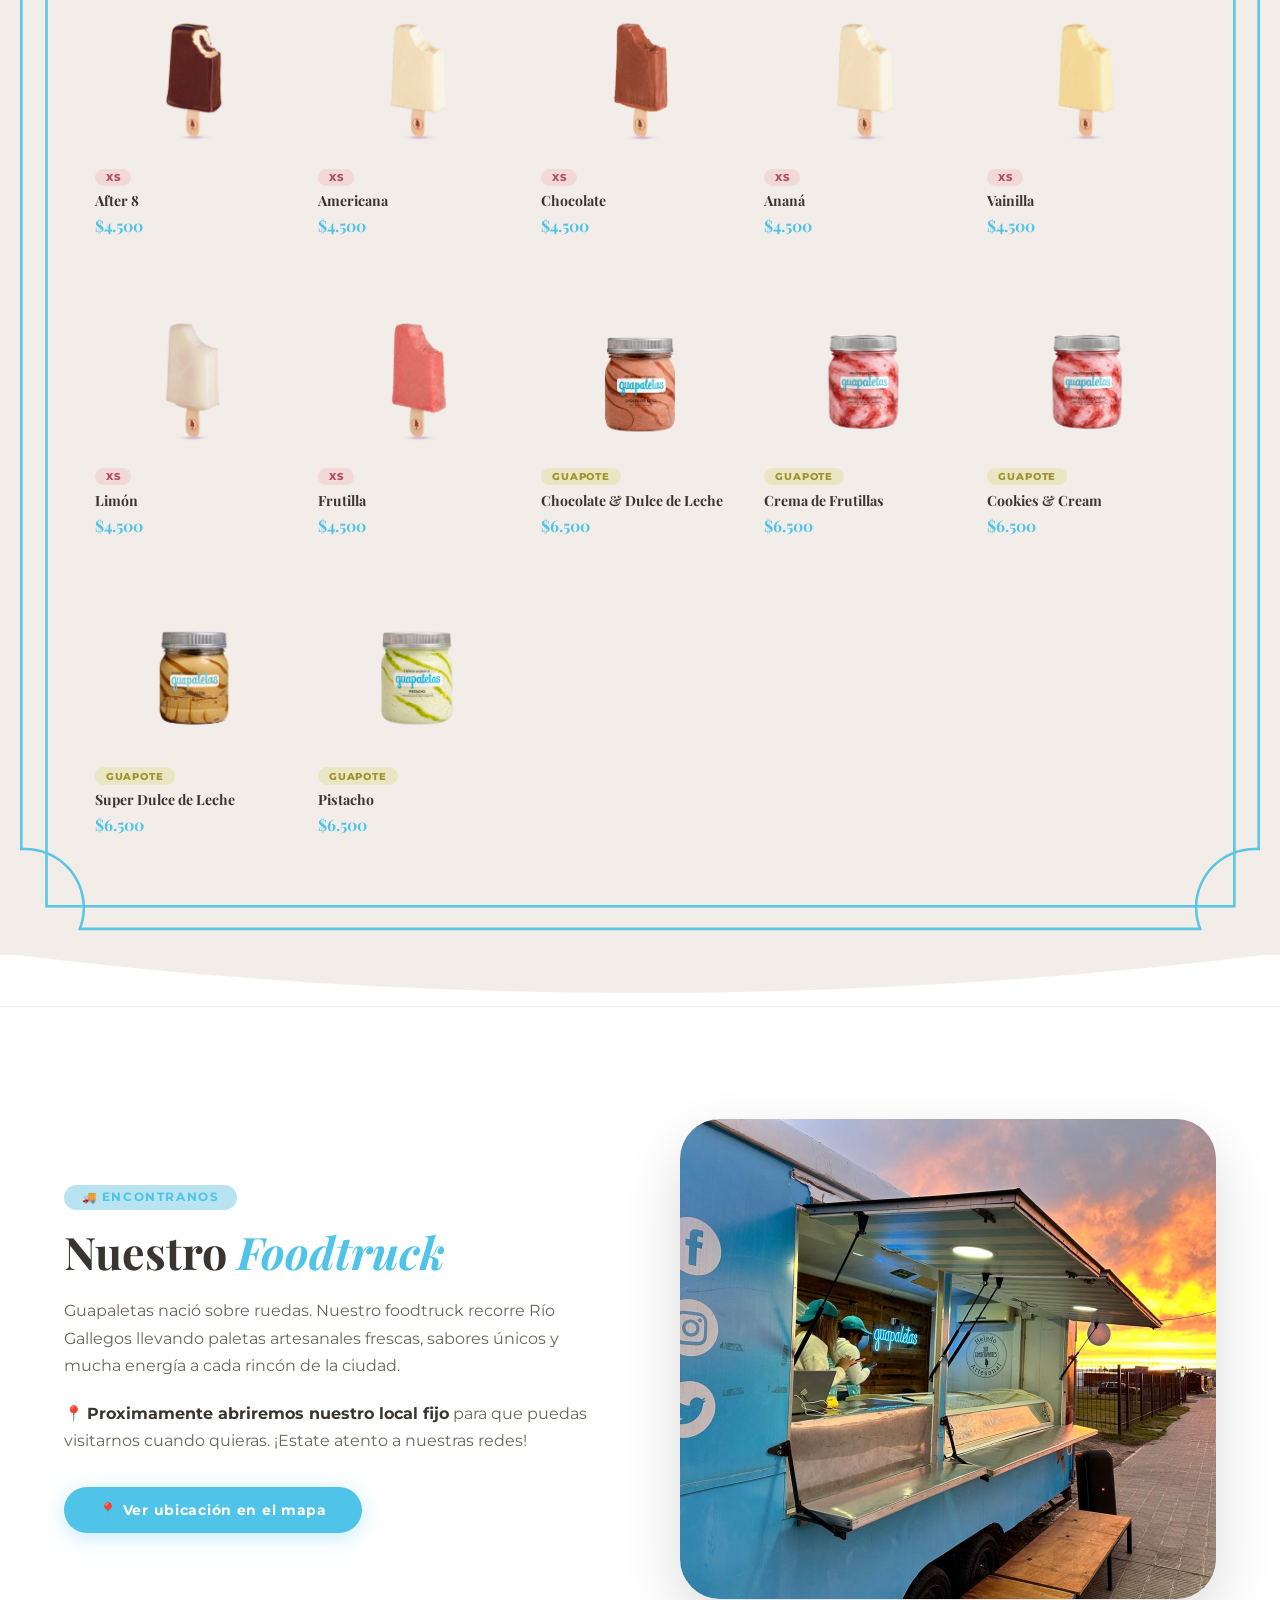
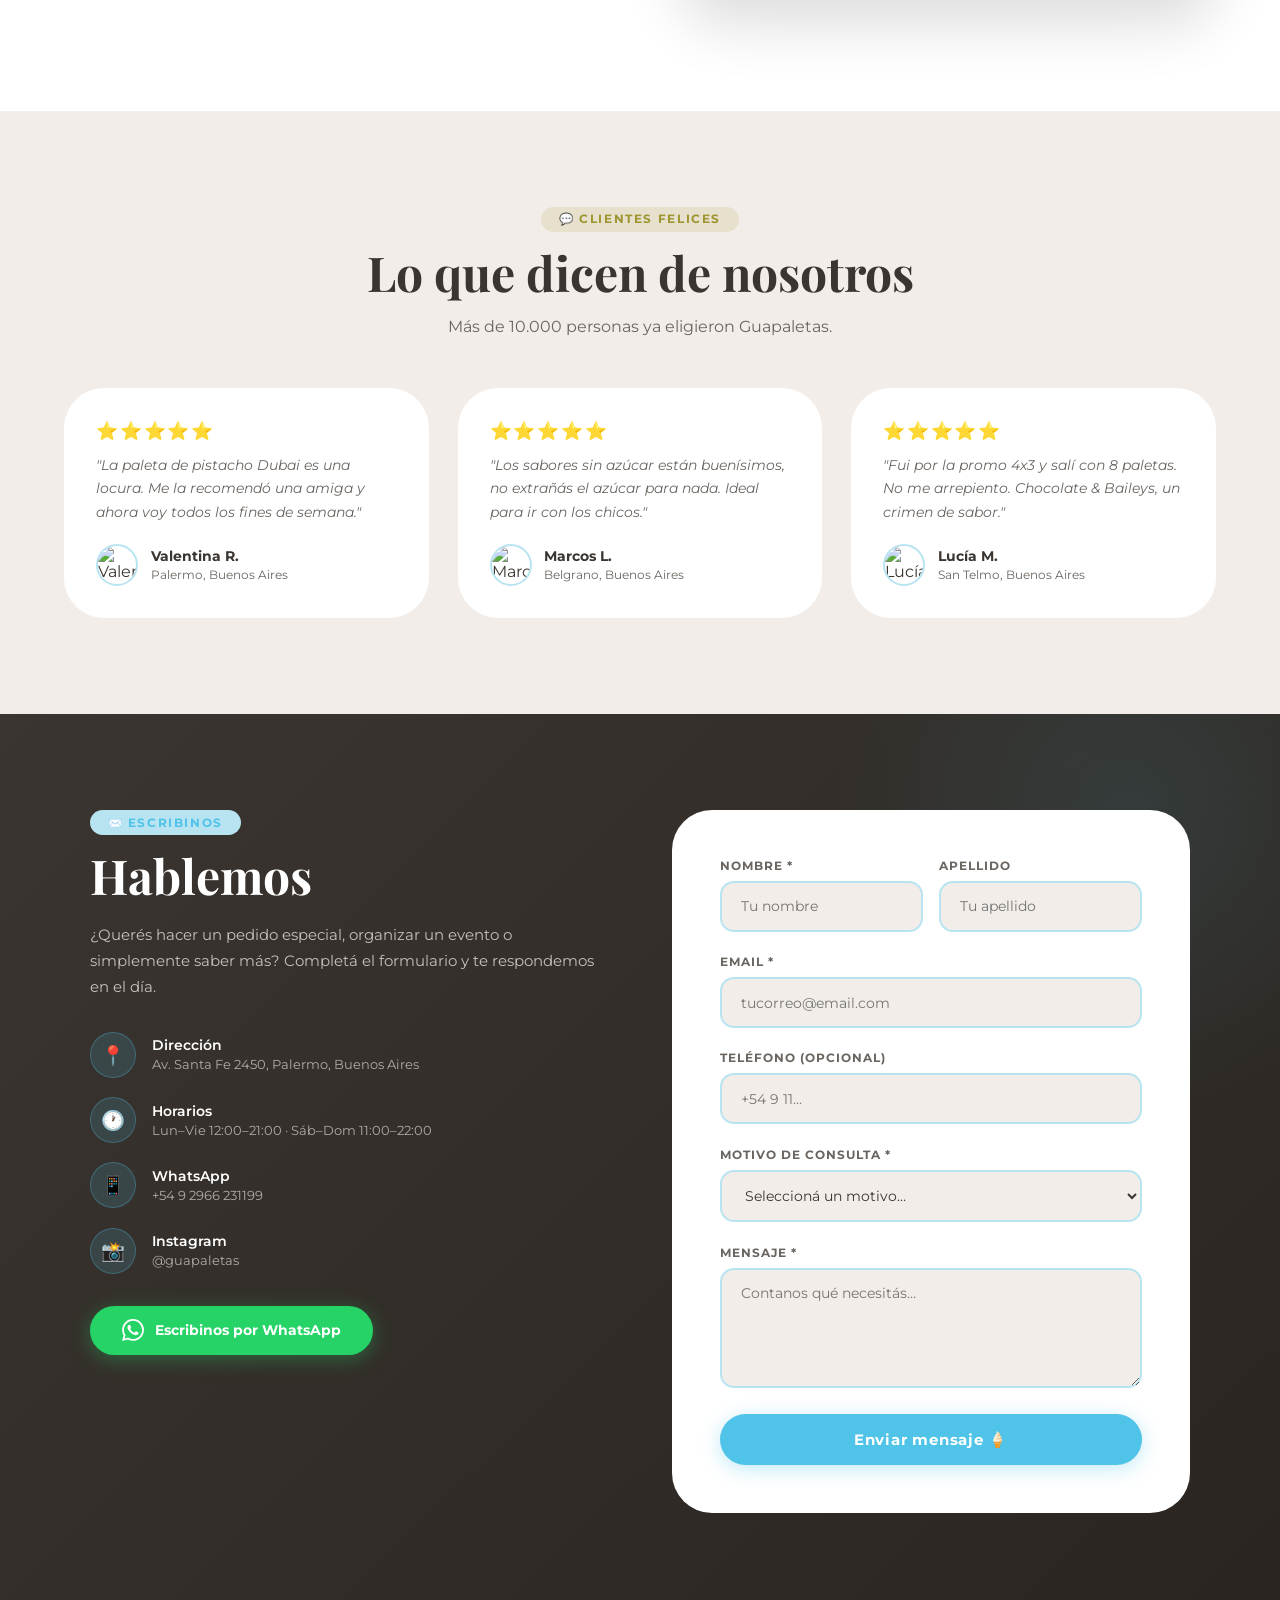
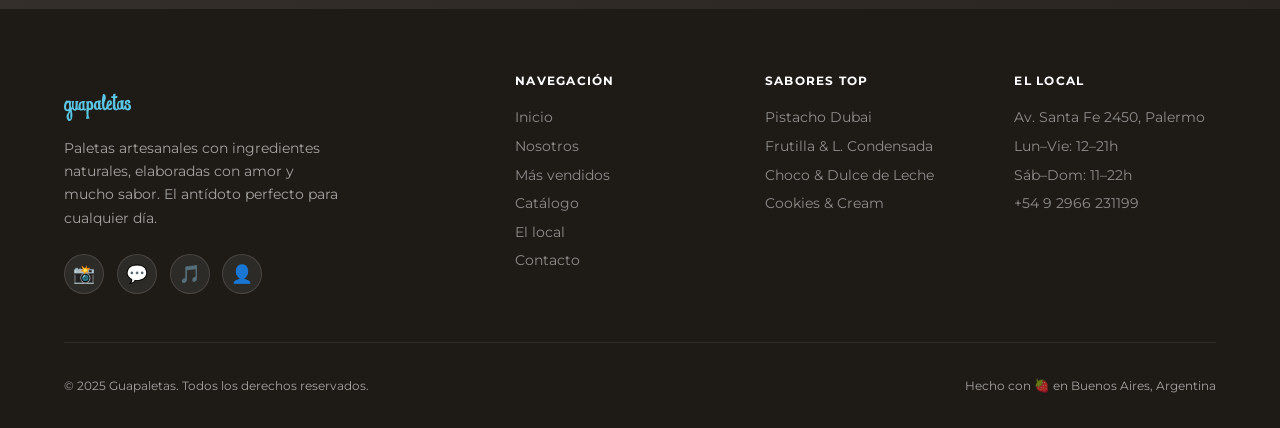
==== commit 04e65f95: "Update index.html" ====
--- a/index.html
+++ b/index.html
@@ -462,7 +462,7 @@
 
     <!-- Columna derecha: foto -->
     <div class="foodtruck-img-wrap reveal reveal-delay-2">
-      <img src="img/foodtruck.jpg" alt="Foodtruck Guapaletas en Río Gallegos"/>
+      <img src="img/foodtruck.JPG" alt="Foodtruck Guapaletas en Río Gallegos"/>
     </div>
 
   </div>
@@ -639,4 +639,4 @@
 startAutoplay();
 </script>
 </body>
-</html>+</html>
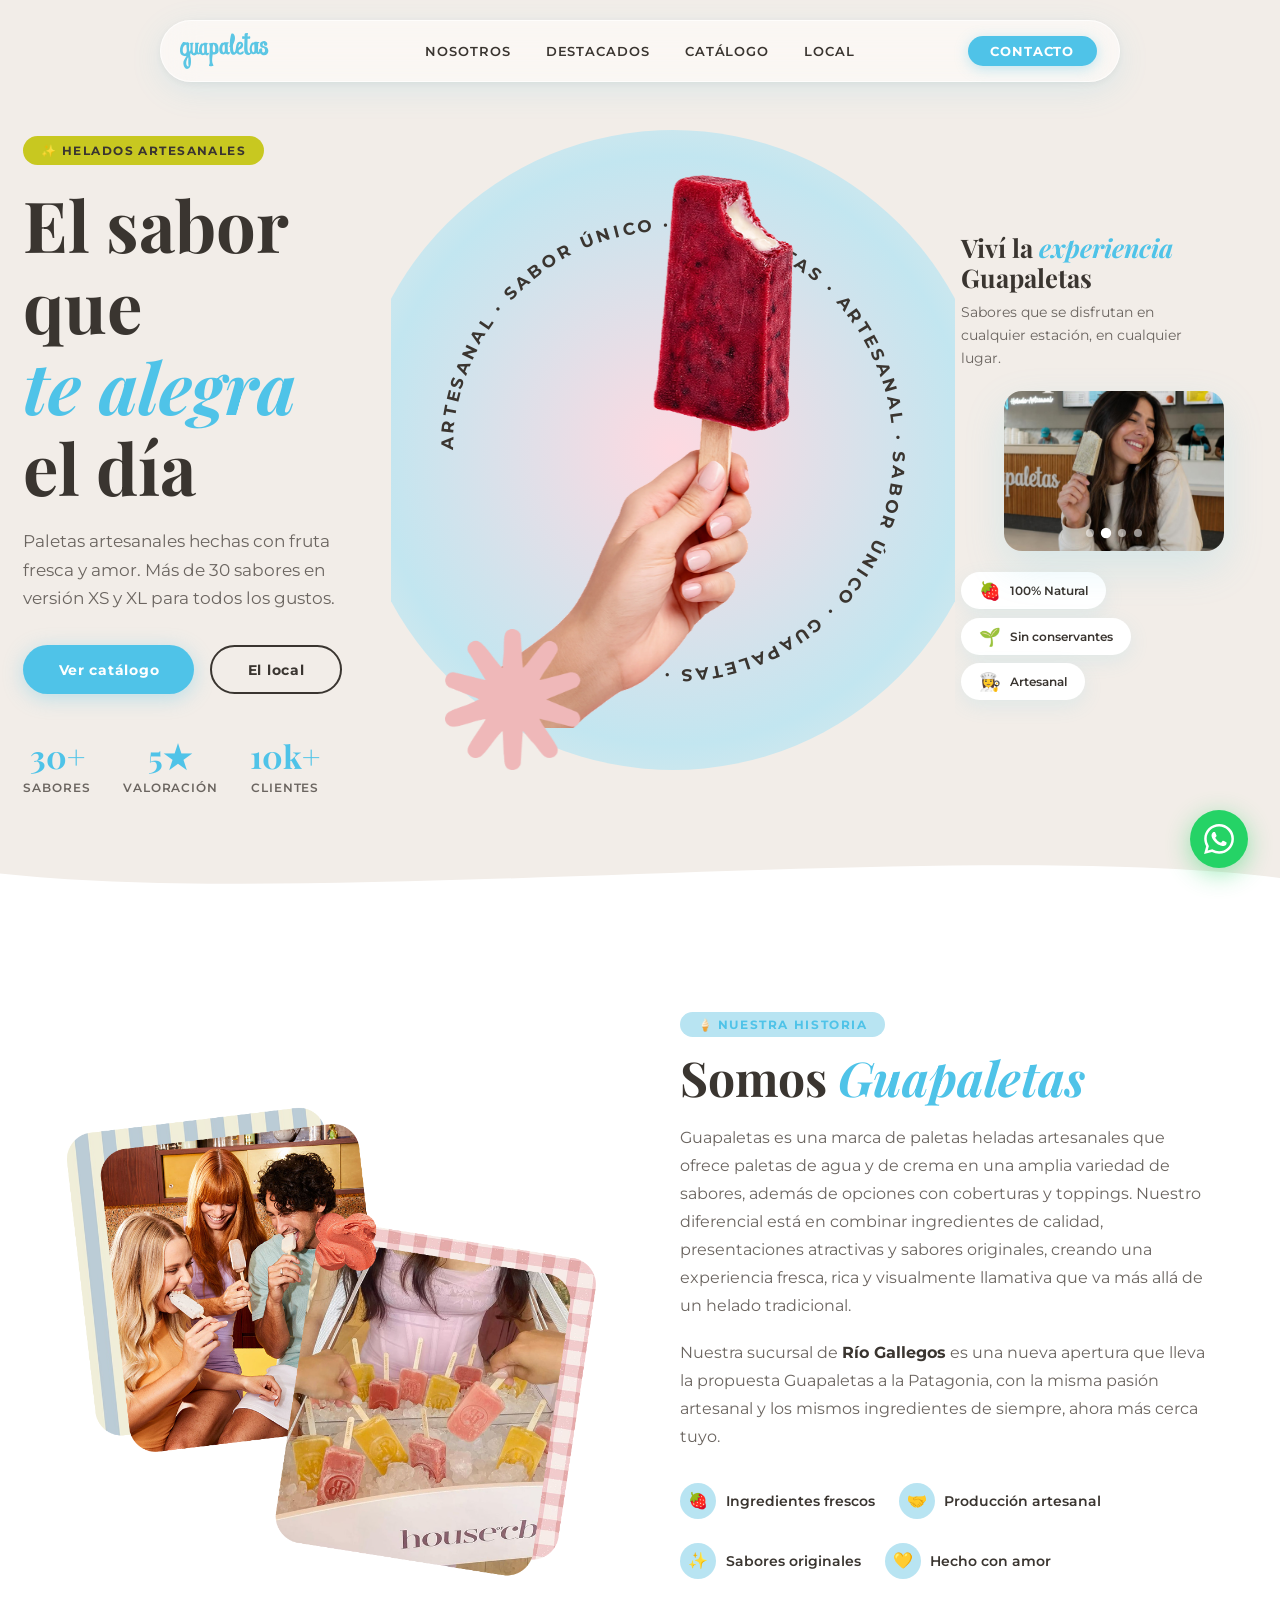
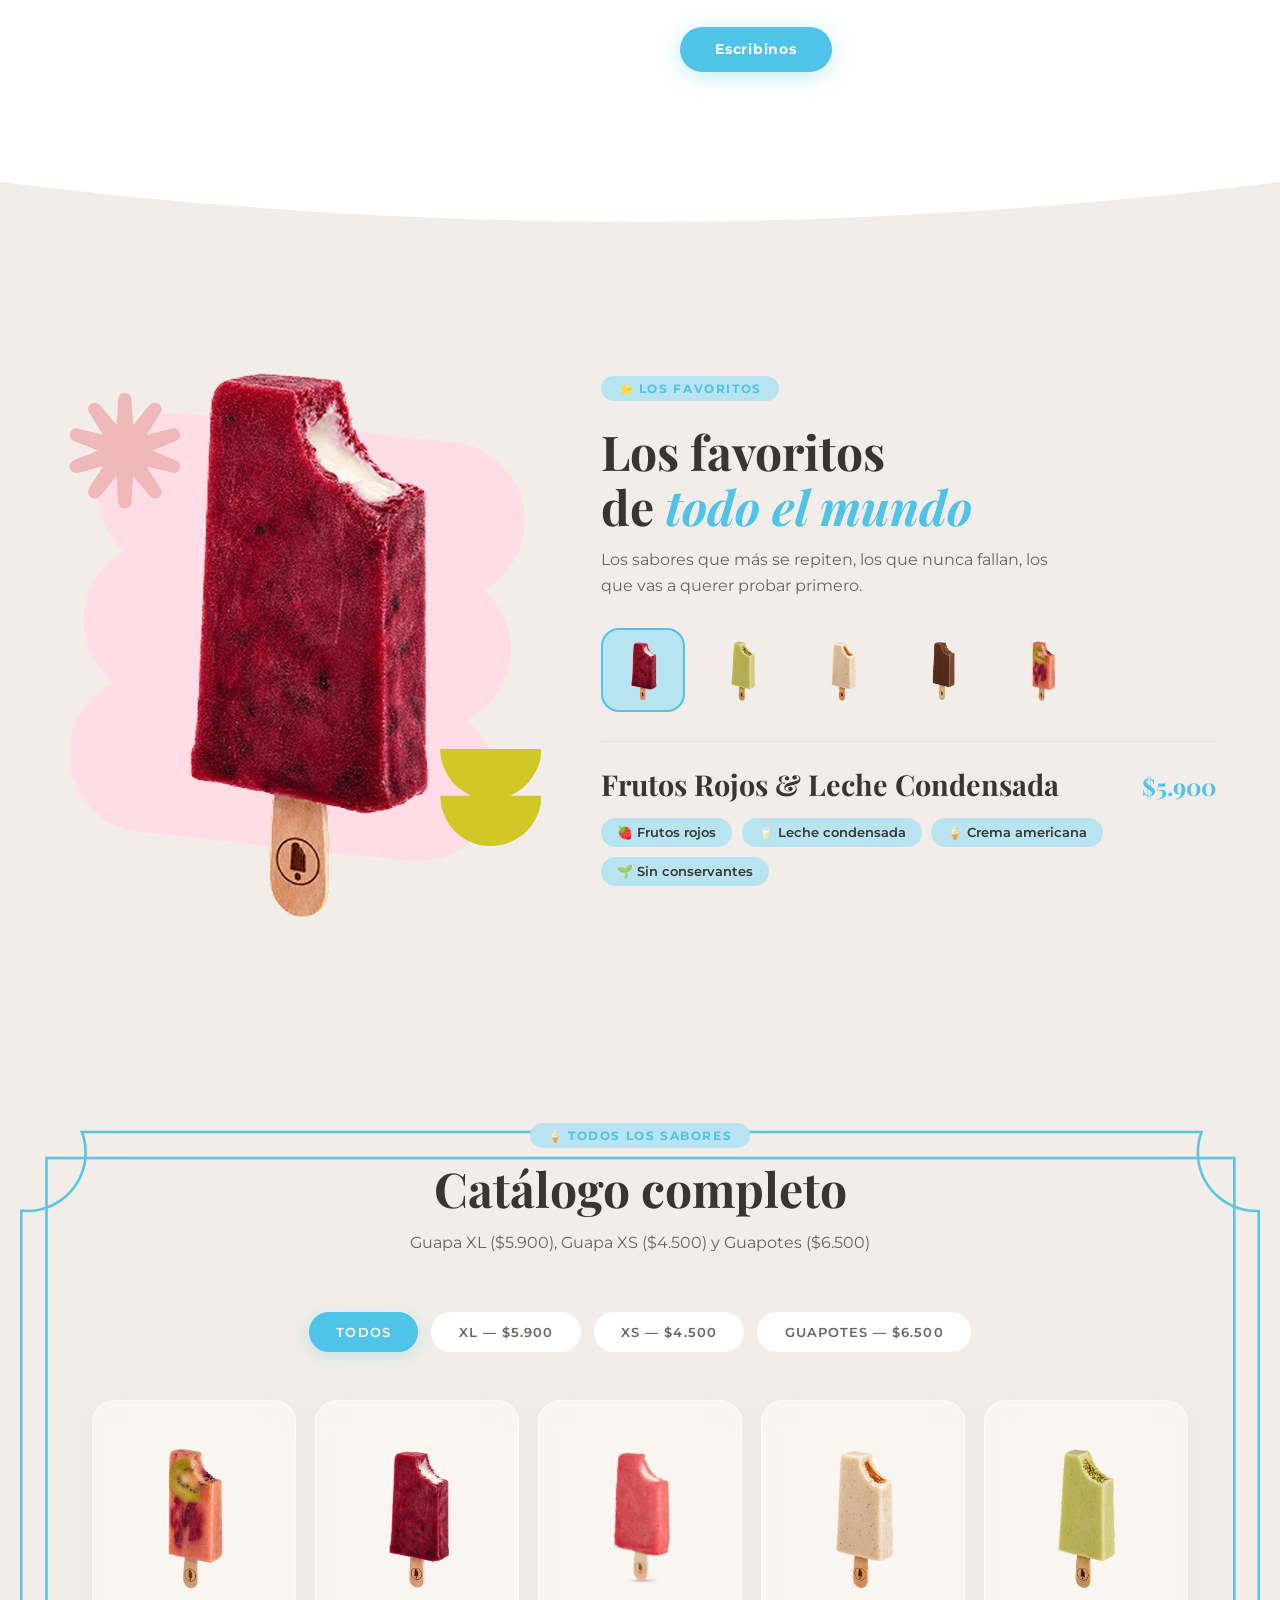
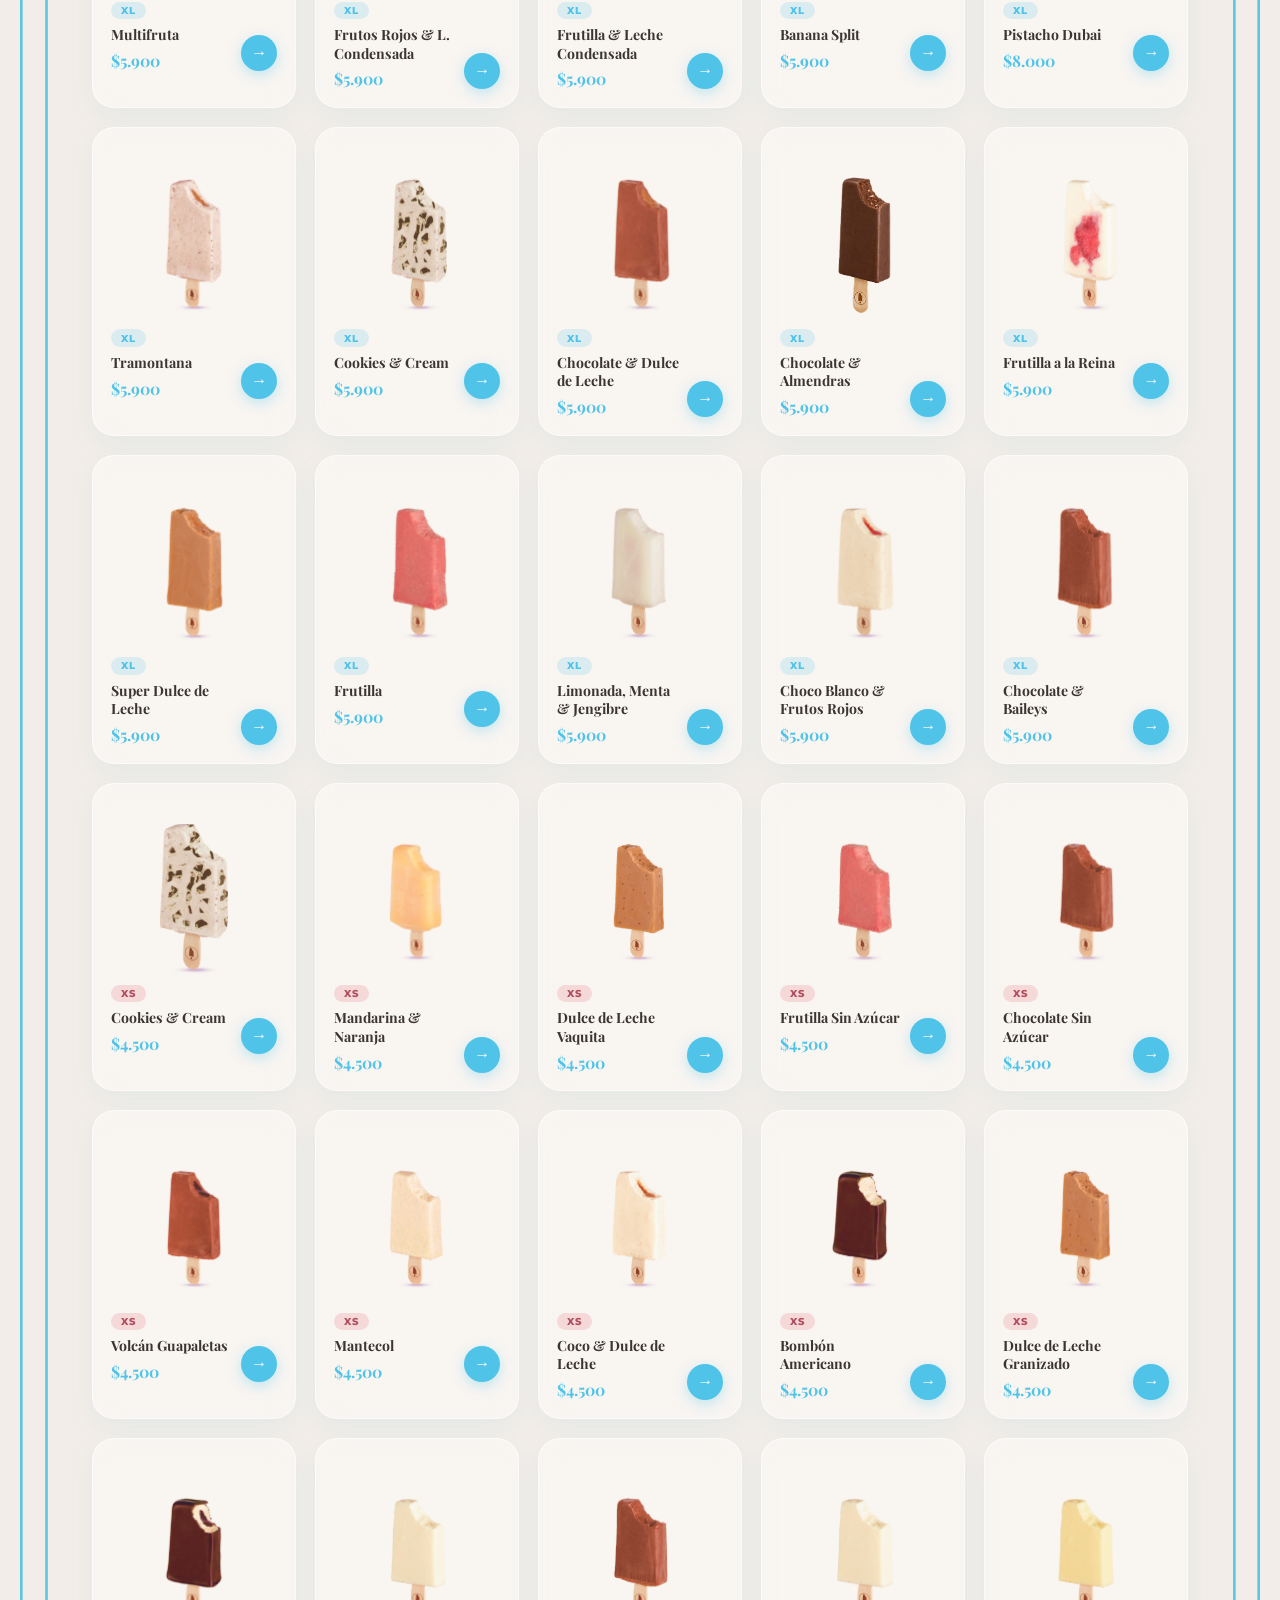
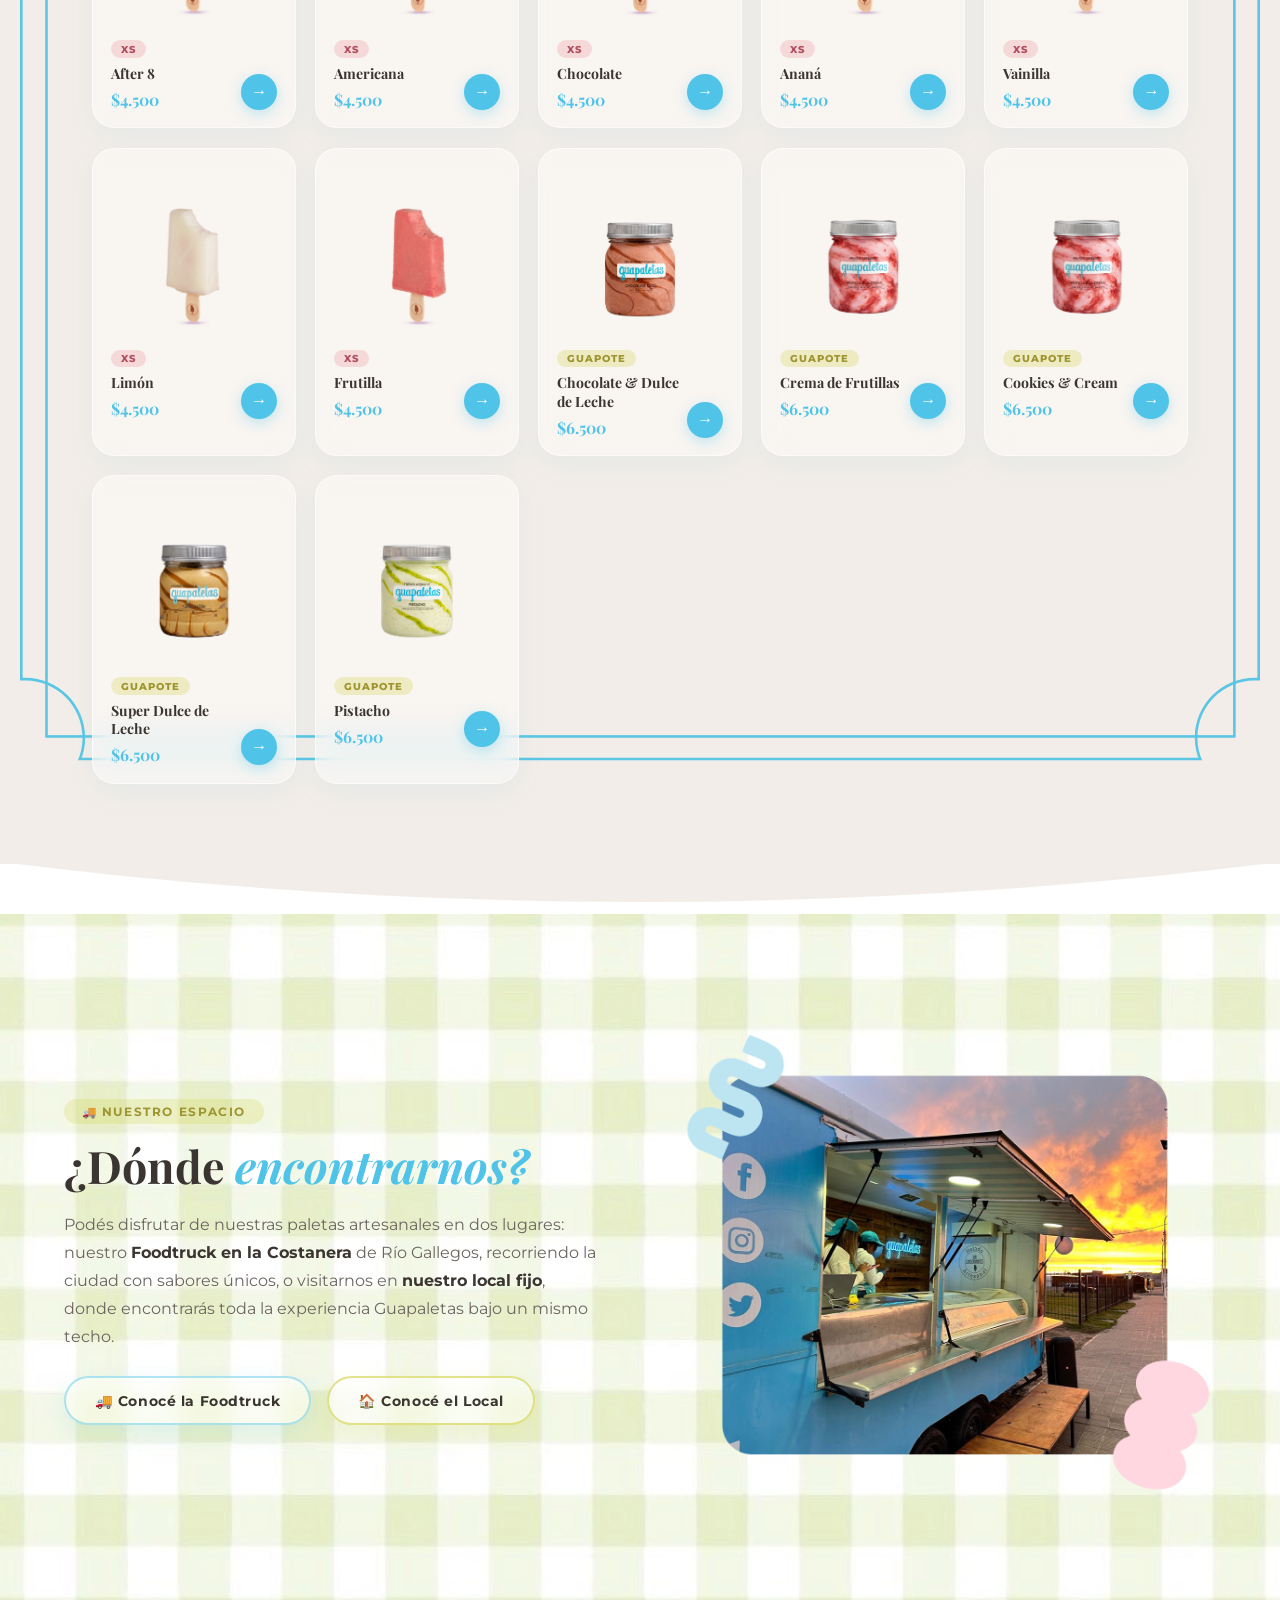
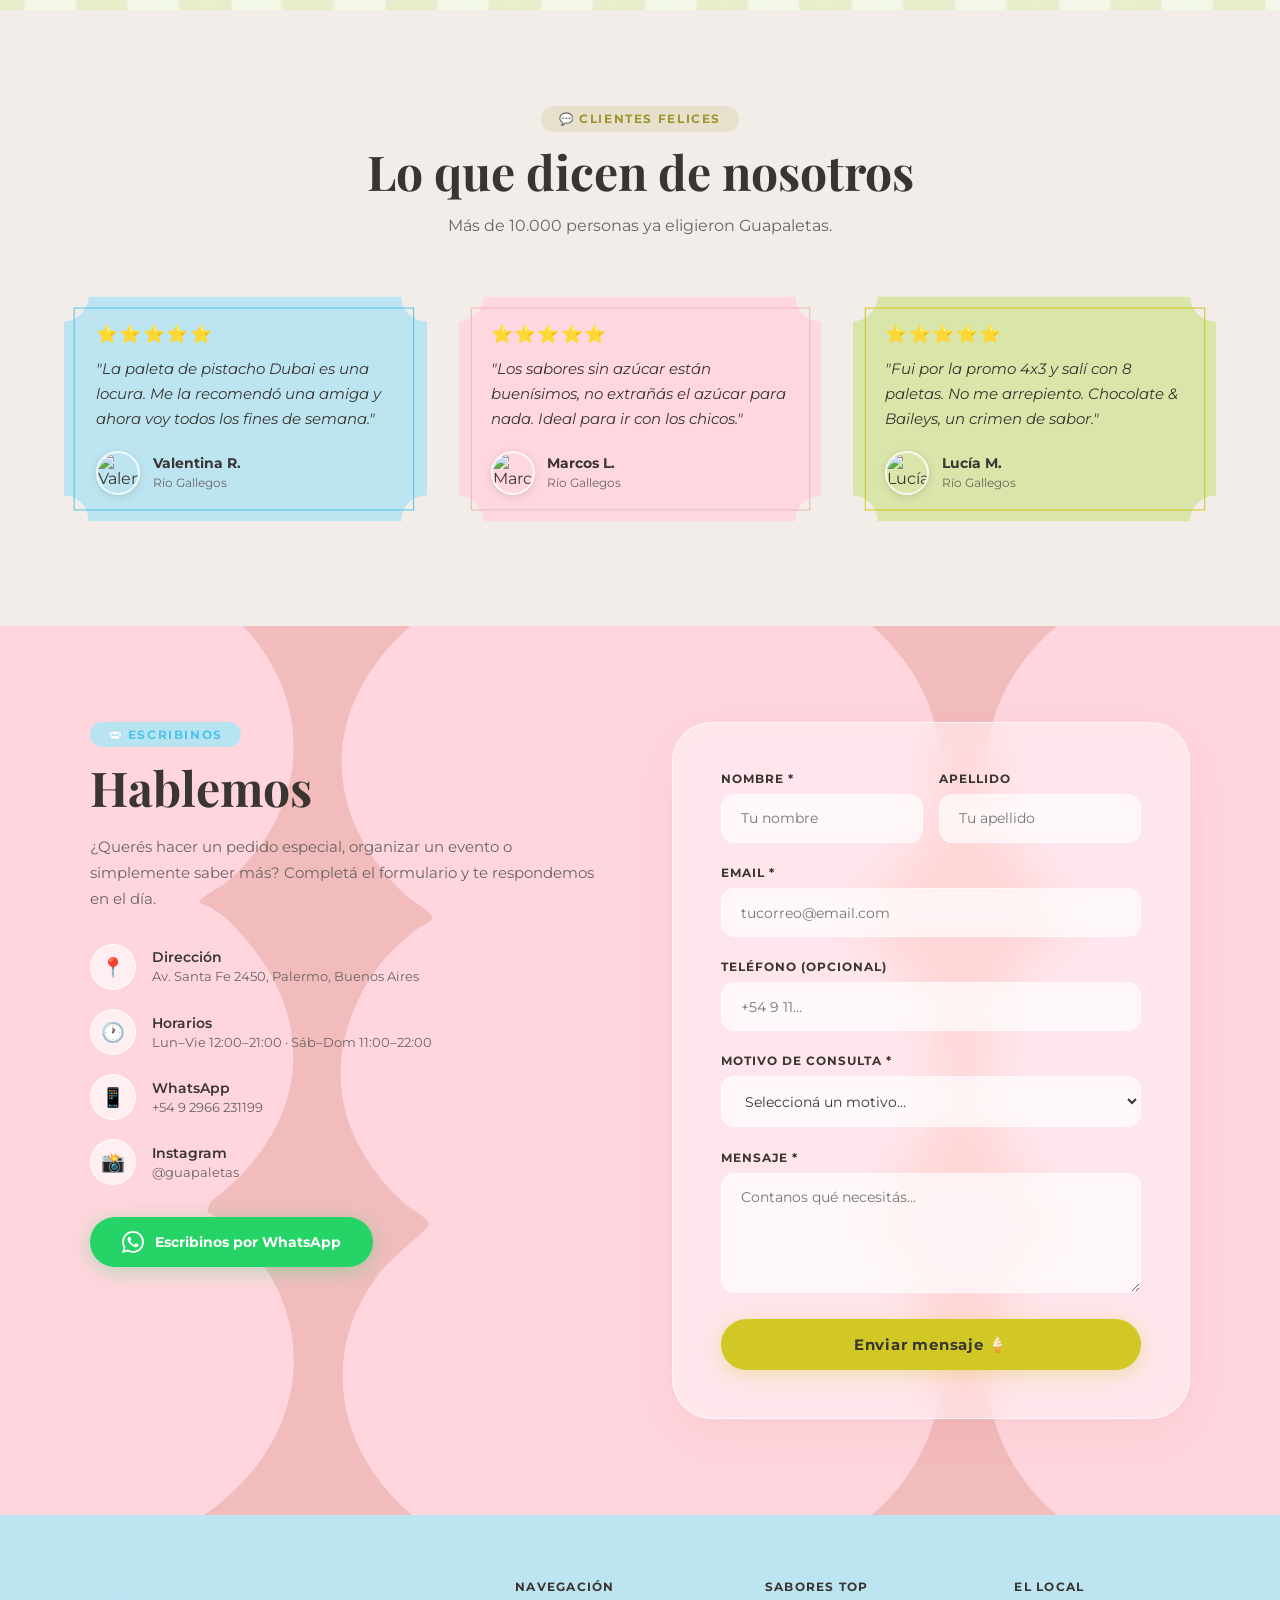
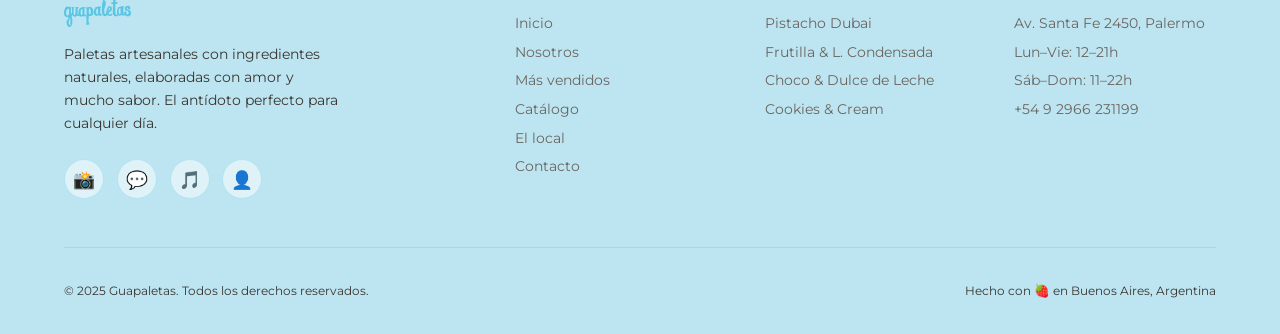
==== commit 69945e5d: "commit2" ====
--- a/index.html
+++ b/index.html
@@ -65,7 +65,7 @@
     <div class="shape shape-2"></div>
     <div class="shape shape-3"></div>
   </div>
-  <div class="hero-container">
+  <div class="hero-container hero-container-3col">
     <div class="hero-content">
       <span class="hero-badge">✨ Helados artesanales</span>
       <h1 class="hero-title">El sabor que<br><em>te alegra</em><br>el día</h1>
@@ -80,9 +80,47 @@
         <div class="stat"><span class="stat-num">10k+</span><span class="stat-label">Clientes</span></div>
       </div>
     </div>
+
     <div class="hero-visual">
-      <div class="hero-stripes-col">
-        <img class="hero-paletas-img" src="img/primera-imagen.png" alt="Paletas Guapaletas"/>
+      <div class="hero-circle-bg"></div>
+
+      <!-- Círculo de texto rotativo -->
+      <svg class="hero-text-ring" viewBox="0 0 500 500" xmlns="http://www.w3.org/2000/svg">
+        <defs>
+          <path id="ringPath" d="M 250,250 m -200,0 a 200,200 0 1,1 400,0 a 200,200 0 1,1 -400,0"/>
+        </defs>
+        <text font-family="Montserrat, sans-serif" font-weight="700" font-size="15.5" letter-spacing="3" fill="#3A3530">
+          <textPath href="#ringPath" startOffset="0%">
+            ARTESANAL · SABOR ÚNICO · GUAPALETAS · ARTESANAL · SABOR ÚNICO · GUAPALETAS ·
+          </textPath>
+        </text>
+      </svg>
+
+      <!-- Imagen principal: mano con paleta -->
+      <img class="hero-paletas-img" src="img/guapa-primerimagen.png" alt="Paleta artesanal Guapaletas"/>
+    </div>
+
+    <!-- Columna derecha: copy + slider + badges de beneficios -->
+    <div class="hero-side">
+      <div class="hero-side-copy">
+        <h3>Viví la <em>experiencia</em><br>Guapaletas</h3>
+        <p>Sabores que se disfrutan en cualquier estación, en cualquier lugar.</p>
+      </div>
+
+      <div class="hero-side-slider">
+        <div class="hero-slider-track" id="heroSliderTrack">
+          <img src="img/slider-guapa1.png" alt="Amigas disfrutando paletas Guapaletas"/>
+          <img src="img/slider-guapa2.png" alt="Viví la experiencia Guapaletas"/>
+          <img src="img/slider-guapa3.png" alt="Paleta de pistacho en la nieve"/>
+          <img src="img/slider-guapa4.png" alt="Frutilla a la Reina Guapaletas"/>
+        </div>
+        <div class="hero-slider-dots" id="heroSliderDots"></div>
+      </div>
+
+      <div class="hero-side-badges">
+        <div class="hero-mini-badge"><span>🍓</span> 100% Natural</div>
+        <div class="hero-mini-badge"><span>🌱</span> Sin conservantes</div>
+        <div class="hero-mini-badge"><span>👩‍🍳</span> Artesanal</div>
       </div>
     </div>
   </div>
@@ -119,250 +157,139 @@
 
 <div class="wave-sep" style="background:#fff"><svg xmlns="http://www.w3.org/2000/svg" viewBox="0 0 1440 60" preserveAspectRatio="none"><path fill="var(--crema)" d="M0,0 C480,60 960,60 1440,0 L1440,60 L0,60 Z"/></svg></div>
 
-<!-- DESTACADOS SHOWCASE SLIDER -->
-<section id="mas-vendidos" class="showcase-section">
-
-  <!-- fondo de color que cambia con transición -->
-  <div class="showcase-bg" id="showcaseBg"></div>
-
-  <div class="showcase-header">
-    <span class="section-tag tag-celeste">⭐ Los favoritos</span>
-    <h2>Más vendidos</h2>
-  </div>
-
-  <div class="showcase-stage">
-
-    <!-- Columna izquierda: texto -->
-    <div class="showcase-info">
-      <div class="showcase-info-inner" id="showcaseInfo">
-        <span class="showcase-tag" id="showcaseTag"></span>
-        <h2 class="showcase-title" id="showcaseTitle"></h2>
-        <p class="showcase-desc" id="showcaseDesc"></p>
-        <div class="showcase-price" id="showcasePrice"></div>
-        <a href="#catalogo" class="btn-primary showcase-cta">Ver catálogo completo</a>
-      </div>
-      <!-- dots -->
-      <div class="showcase-dots" id="showcaseDots"></div>
-    </div>
-
-    <!-- Columna derecha: paletas -->
-    <div class="showcase-visual" id="showcaseVisual">
-      <!-- paleta actual -->
-      <img class="showcase-paleta active" id="paletaMain" src="" alt=""/>
-      <!-- paleta siguiente (previa, más chica atrás) -->
-      <img class="showcase-paleta next" id="paletaNext" src="" alt=""/>
-    </div>
-
-  </div>
-
-  <!-- flechas -->
-  <button class="showcase-arrow prev" id="showcasePrev" aria-label="Anterior">&#8592;</button>
-  <button class="showcase-arrow next" id="showcaseNextBtn" aria-label="Siguiente">&#8594;</button>
-
-  <!-- wave orgánico al pie -->
-  <div class="showcase-wave">
-    <svg xmlns="http://www.w3.org/2000/svg" viewBox="0 0 1440 100" preserveAspectRatio="none">
-      <path fill="#ffffff" d="M0,60 C240,100 480,20 720,65 C960,110 1200,30 1440,70 L1440,100 L0,100 Z"/>
-    </svg>
-  </div>
-
+<!-- DESTACADOS — MÁS VENDIDOS -->
+<section id="mas-vendidos" class="favoritos-section">
+
+  <div class="favoritos-inner">
+
+    <!-- Columna izquierda: paleta grande activa -->
+    <div class="favoritos-main">
+      <img class="favoritos-main-bg" src="img/favorites-fondo.svg" alt=""/>
+      <img class="favoritos-main-img" id="favMainImg" src="img/frutos-rojos-catalogo.png" alt="Frutos Rojos & Leche Condensada"/>
+    </div>
+
+    <!-- Columna derecha: copy + miniaturas + ingredientes -->
+    <div class="favoritos-side">
+
+      <div class="favoritos-copy">
+        <span class="section-tag tag-celeste">⭐ Los favoritos</span>
+        <h2>Los favoritos<br>de <em>todo el mundo</em></h2>
+        <p>Los sabores que más se repiten, los que nunca fallan, los que vas a querer probar primero.</p>
+      </div>
+
+      <!-- miniaturas -->
+      <div class="favoritos-thumbs" id="favThumbs">
+        <button class="fav-thumb active" data-img="img/frutos-rojos-catalogo.png" data-title="Frutos Rojos &amp; Leche Condensada" data-price="$5.900" data-ingredients="Frutos rojos,Leche condensada,Crema americana,Sin conservantes">
+          <img src="img/frutos-rojos-catalogo.png" alt="Frutos Rojos"/>
+        </button>
+        <button class="fav-thumb" data-img="img/pistacho-catalogo.png" data-title="Pistacho Dubai" data-price="$8.000" data-ingredients="Pistacho auténtico,Crema dubai,Sin conservantes,Edición limitada">
+          <img src="img/pistacho-catalogo.png" alt="Pistacho"/>
+        </button>
+        <button class="fav-thumb" data-img="img/banana-catalogo.png" data-title="Banana Split" data-price="$5.900" data-ingredients="Banana natural,Dulce de leche,Crema americana,Sin gluten">
+          <img src="img/banana-catalogo.png" alt="Banana Split"/>
+        </button>
+        <button class="fav-thumb" data-img="img/chocolate-almendras-catalogo.png" data-title="Chocolate &amp; Almendras" data-price="$5.900" data-ingredients="Chocolate intenso,Almendras tostadas,Artesanal,Sin conservantes">
+          <img src="img/chocolate-almendras-catalogo.png" alt="Chocolate y Almendras"/>
+        </button>
+        <button class="fav-thumb" data-img="img/multifruta-catalogo.png" data-title="Multifruta" data-price="$5.900" data-ingredients="Frutilla,Kiwi,Frutas de estación,Sin azúcar agregada">
+          <img src="img/multifruta-catalogo.png" alt="Multifruta"/>
+        </button>
+      </div>
+
+      <!-- info activa: nombre, precio, ingredientes -->
+      <div class="favoritos-info" id="favInfo">
+        <div class="favoritos-info-head">
+          <h3 id="favTitle">Frutos Rojos &amp; Leche Condensada</h3>
+          <span class="favoritos-price" id="favPrice">$5.900</span>
+        </div>
+        <div class="favoritos-ingredients" id="favIngredients">
+          <span class="ing-pill">🍓 Frutos rojos</span>
+          <span class="ing-pill">🥛 Leche condensada</span>
+          <span class="ing-pill">🍦 Crema americana</span>
+          <span class="ing-pill">🌱 Sin conservantes</span>
+        </div>
+      </div>
+
+    </div>
+  </div>
 </section>
 
 <script>
+// Hero side slider
 (function(){
-  const paletas = [
-    {
-      tag: 'Promo — $5.900',
-      title: 'Frutilla &amp; Leche Condensada',
-      desc: 'La combinación perfecta entre la acidez de la frutilla fresca y la cremosidad de la leche condensada. Un clásico que nunca falla.',
-      price: '$5.900',
-      img: 'img/frutillacondensada-paleta.png',
-      bg: '#EFB8B9',
-      glow: 'rgba(255,235,235,0.85)',
-      accent: '#EFB8B9',
-      accentDark: '#c9787a'
-    },
-    {
-      tag: 'Nuevo — $8.000',
-      title: 'Pistacho Dubai',
-      desc: 'La tendencia viral que llegó a Guapaletas. Pistacho auténtico con textura única y un sabor que no tiene igual.',
-      price: '$8.000',
-      img: 'img/pistachodubai-paleta.png',
-      bg: '#C4C386',
-      glow: 'rgba(240,240,180,0.85)',
-      accent: '#C4C386',
-      accentDark: '#8f8d3a'
-    },
-    {
-      tag: 'Favorito — $5.900',
-      title: 'Chocolate &amp; Dulce de Leche',
-      desc: 'La combinación más argentina del universo. Chocolate intenso con un corazón cremoso de dulce de leche.',
-      price: '$5.900',
-      img: 'img/chocolatedulce-paleta.png',
-      bg: '#4D311A',
-      glow: 'rgba(140,80,30,0.5)',
-      accent: '#4D311A',
-      accentDark: '#3a2210'
-    },
-    {
-      tag: 'Clásico — $5.900',
-      title: 'Tramontana',
-      desc: 'Menta fresca y chocolate negro intenso en perfecta armonía. Refrescante, sofisticada y con carácter propio.',
-      price: '$5.900',
-      img: 'img/tramontana-paleta.png',
-      bg: '#7D303E',
-      glow: 'rgba(180,60,80,0.45)',
-      accent: '#7D303E',
-      accentDark: '#5c2230'
-    }
-  ];
-
+  const track = document.getElementById('heroSliderTrack');
+  const dotsWrap = document.getElementById('heroSliderDots');
+  const slides = track.querySelectorAll('img');
   let current = 0;
-  let autoTimer;
-  const INTERVAL = 4500;
-  let isAnimating = false;
-
-  const bgEl       = document.getElementById('showcaseBg');
-  const tagEl      = document.getElementById('showcaseTag');
-  const titleEl    = document.getElementById('showcaseTitle');
-  const descEl     = document.getElementById('showcaseDesc');
-  const priceEl    = document.getElementById('showcasePrice');
-  const infoEl     = document.getElementById('showcaseInfo');
-  const ctaEl      = document.querySelector('.showcase-cta');
-  const paletaMain = document.getElementById('paletaMain');  // adelante
-  const paletaBack = document.getElementById('paletaNext');  // detrás
-  const dotsWrap   = document.getElementById('showcaseDots');
-  const prevBtn    = document.getElementById('showcasePrev');
-  const nextBtn    = document.getElementById('showcaseNextBtn');
-
-  // Crear dots
-  paletas.forEach((_, i) => {
+  const TOTAL = slides.length;
+  const INTERVAL = 3500;
+
+  slides.forEach((_, i) => {
     const d = document.createElement('button');
-    d.className = 'showcase-dot' + (i === 0 ? ' active' : '');
-    d.addEventListener('click', () => go(i));
+    d.className = 'hero-slider-dot' + (i === 0 ? ' active' : '');
+    d.addEventListener('click', () => goTo(i));
     dotsWrap.appendChild(d);
   });
 
-  function applyColors(idx) {
-    const p = paletas[idx];
-    const a = p.accent;
-    const ad = p.accentDark;
-
-    tagEl.style.background   = a + '33'; // 20% opacidad
-    tagEl.style.color         = ad;
-    titleEl.style.color       = 'var(--texto)';
-    descEl.style.color        = 'var(--texto-suave)';
-    priceEl.style.color       = ad;
-
-    // CTA button
-    ctaEl.style.background    = a;
-    ctaEl.style.color         = idx === 1 ? '#3a3a00' : (idx === 0 ? '#7a2a2c' : '#fff');
-    ctaEl.style.boxShadow     = `0 4px 20px ${a}66`;
-
-    // dots
-    dotsWrap.querySelectorAll('.showcase-dot').forEach((d, i) => {
-      d.style.background = i === idx ? ad : a + '55';
-      d.style.transform  = i === idx ? 'scale(1.4)' : 'scale(1)';
+  function goTo(idx) {
+    current = (idx + TOTAL) % TOTAL;
+    track.style.transform = `translateX(-${current * 100}%)`;
+    dotsWrap.querySelectorAll('.hero-slider-dot').forEach((d,i) => d.classList.toggle('active', i === current));
+  }
+
+  setInterval(() => goTo(current + 1), INTERVAL);
+})();
+</script>
+
+<script>
+// Favoritos / Más vendidos — slider
+(function(){
+  const mainImg = document.getElementById("favMainImg");
+  const thumbs = document.querySelectorAll(".fav-thumb");
+  const titleEl = document.getElementById("favTitle");
+  const priceEl = document.getElementById("favPrice");
+  const ingWrap = document.getElementById("favIngredients");
+
+  const emojiMap = {
+    "frutos rojos": "🍓", "leche condensada": "🥛", "crema americana": "🍦", "sin conservantes": "🌱",
+    "pistacho auténtico": "🌰", "crema dubai": "🍯", "edición limitada": "✨",
+    "banana natural": "🍌", "dulce de leche": "🥛", "sin gluten": "🌾",
+    "chocolate intenso": "🍫", "almendras tostadas": "🌰", "artesanal": "👩‍🍳",
+    "frutilla": "🍓", "kiwi": "🥝", "frutas de estación": "🍇", "sin azúcar agregada": "🌿"
+  };
+
+  function setActive(thumb) {
+    thumbs.forEach(t => t.classList.remove("active"));
+    thumb.classList.add("active");
+
+    mainImg.classList.add("switching");
+
+    setTimeout(() => {
+      mainImg.src = thumb.dataset.img;
+      mainImg.classList.remove("switching");
+    }, 220);
+
+    titleEl.innerHTML = thumb.dataset.title;
+    priceEl.textContent = thumb.dataset.price;
+
+    ingWrap.innerHTML = "";
+    thumb.dataset.ingredients.split(",").forEach(ing => {
+      const span = document.createElement("span");
+      span.className = "ing-pill";
+      const emoji = emojiMap[ing.toLowerCase()] || "🍦";
+      span.textContent = emoji + " " + ing;
+      ingWrap.appendChild(span);
     });
   }
 
-  function setBg(p) {
-    // fondo fijo beige
-  }
-
-  function go(idx) {
-    if (isAnimating) return;
-    const next = (idx + paletas.length) % paletas.length;
-    if (next === current) return;
-    isAnimating = true;
-
-    const pNext = paletas[next];
-    const afterNext = (next + 1) % paletas.length;
-
-    // El src de paletaBack YA es pNext.img (fue puesto al final de la transición anterior)
-    // Solo animamos: paletaMain sale, paletaBack avanza al frente
-
-    // 1. Fondo transiciona
-    bgEl.style.transition = 'background 0.65s ease';
-    setBg(pNext);
-
-    // 2. paletaMain sale hacia atrás/costado
-    paletaMain.style.transition = 'transform 0.42s cubic-bezier(0.4,0,0.2,1), opacity 0.42s ease';
-    paletaMain.style.transform  = 'scale(0.55) translateX(-80%)';
-    paletaMain.style.opacity    = '0';
-
-    // 3. paletaBack avanza al frente
-    paletaBack.style.transition = 'transform 0.42s cubic-bezier(0.22,1,0.36,1), opacity 0.42s ease, filter 0.42s ease';
-    paletaBack.style.transform  = 'scale(1) translateX(0)';
-    paletaBack.style.opacity    = '1';
-    paletaBack.style.filter     = 'blur(0px)';
-    paletaBack.style.zIndex     = '4';
-
-    // 4. Texto
-    infoEl.classList.add('fade-out');
-    setTimeout(() => {
-      tagEl.textContent     = pNext.tag;
-      titleEl.innerHTML     = pNext.title;
-      descEl.textContent    = pNext.desc;
-      priceEl.textContent   = pNext.price;
-      applyColors(next);
-      infoEl.classList.remove('fade-out');
-    }, 210);
-
-    // 5. Al terminar: reconfigurar los dos elementos para el estado final
-    setTimeout(() => {      // paletaBack se convierte en el nuevo paletaMain
-      // Swapeamos: quitamos transiciones, reseteamos estados
-      paletaMain.style.transition = 'none';
-      paletaBack.style.transition = 'none';
-
-      // paletaMain ahora tiene el src de la nueva paleta activa
-      paletaMain.src             = pNext.img;
-      paletaMain.style.transform = 'scale(1) translateX(0)';
-      paletaMain.style.opacity   = '1';
-      paletaMain.style.zIndex    = '3';
-
-      // paletaBack ahora es la siguiente en la cola
-      paletaBack.src             = paletas[afterNext].img;
-      paletaBack.style.transform = 'scale(0.58) translateX(68%)';
-      paletaBack.style.opacity   = '0.5';
-      paletaBack.style.filter    = 'blur(2px)';
-      paletaBack.style.zIndex    = '1';
-
-      current = next;
-      isAnimating = false;
-    }, 450);
-  }
-
-  function startAuto() {
-    clearInterval(autoTimer);
-    autoTimer = setInterval(() => go((current + 1) % paletas.length), INTERVAL);
-  }
-
-  prevBtn.addEventListener('click', () => { clearInterval(autoTimer); go((current - 1 + paletas.length) % paletas.length); startAuto(); });
-  nextBtn.addEventListener('click', () => { clearInterval(autoTimer); go((current + 1) % paletas.length); startAuto(); });
-
-  // ---- INIT ----
-  const p0 = paletas[0];
-  setBg(p0);
-  tagEl.textContent     = p0.tag;
-  titleEl.innerHTML     = p0.title;
-  descEl.textContent    = p0.desc;
-  priceEl.textContent   = p0.price;
-  applyColors(0);
-
-  // Estado inicial: frutilla adelante, pistacho detrás
-  paletaMain.src             = paletas[0].img;
-  paletaMain.style.transform = 'scale(1) translateX(0)';
-  paletaMain.style.opacity   = '1';
-  paletaMain.style.zIndex    = '3';
-
-  paletaBack.src             = paletas[1].img;
-  paletaBack.style.transform = 'scale(0.58) translateX(68%)';
-  paletaBack.style.opacity   = '0.5';
-  paletaBack.style.filter    = 'blur(2px)';
-  paletaBack.style.zIndex    = '1';
-
-  startAuto();
+  thumbs.forEach(t => t.addEventListener("click", () => setActive(t)));
+
+  // autoplay
+  let current = 0;
+  setInterval(() => {
+    current = (current + 1) % thumbs.length;
+    setActive(thumbs[current]);
+  }, 4500);
 })();
 </script>
 
@@ -391,47 +318,47 @@
     <div class="catalogo-grid" id="catalogoGrid">
 
       <!-- XL -->
-      <div class="cat-card" data-cat="xl"><div class="cat-card-img-wrap"><img src="img/multifruta-paleta.png" alt="Multifruta"/></div><div class="cat-card-info"><span class="cat-size xl">XL</span><h3>Multifruta</h3><span class="cat-price">$5.900</span></div></div>
-      <div class="cat-card" data-cat="xl"><div class="cat-card-img-wrap"><img src="img/frutosrojoscondensada-paleta.png" alt="Frutos Rojos y Leche Condensada"/></div><div class="cat-card-info"><span class="cat-size xl">XL</span><h3>Frutos Rojos & L. Condensada</h3><span class="cat-price">$5.900</span></div></div>
-      <div class="cat-card" data-cat="xl"><div class="cat-card-img-wrap"><img src="img/frutillacondensada-paleta.png" alt="Frutilla y Leche Condensada"/></div><div class="cat-card-info"><span class="cat-size xl">XL</span><h3>Frutilla & Leche Condensada</h3><span class="cat-price">$5.900</span></div></div>
-      <div class="cat-card" data-cat="xl"><div class="cat-card-img-wrap"><img src="img/bananasplit-paleta.png" alt="Banana Split"/></div><div class="cat-card-info"><span class="cat-size xl">XL</span><h3>Banana Split</h3><span class="cat-price">$5.900</span></div></div>
-      <div class="cat-card" data-cat="xl"><div class="cat-card-img-wrap"><img src="img/pistachodubai-paleta.png" alt="Pistacho Dubai"/></div><div class="cat-card-info"><span class="cat-size xl">XL</span><h3>Pistacho Dubai</h3><span class="cat-price">$8.000</span></div></div>
-      <div class="cat-card" data-cat="xl"><div class="cat-card-img-wrap"><img src="img/tramontana-paleta.png" alt="Tramontana"/></div><div class="cat-card-info"><span class="cat-size xl">XL</span><h3>Tramontana</h3><span class="cat-price">$5.900</span></div></div>
-      <div class="cat-card" data-cat="xl"><div class="cat-card-img-wrap"><img src="img/cookies-paleta.png" alt="Cookies & Cream"/></div><div class="cat-card-info"><span class="cat-size xl">XL</span><h3>Cookies & Cream</h3><span class="cat-price">$5.900</span></div></div>
-      <div class="cat-card" data-cat="xl"><div class="cat-card-img-wrap"><img src="img/chocolatedulce-paleta.png" alt="Chocolate y Dulce de Leche"/></div><div class="cat-card-info"><span class="cat-size xl">XL</span><h3>Chocolate & Dulce de Leche</h3><span class="cat-price">$5.900</span></div></div>
-      <div class="cat-card" data-cat="xl"><div class="cat-card-img-wrap"><img src="img/chocolatealmendras-paleta.png" alt="Chocolate y Almendras"/></div><div class="cat-card-info"><span class="cat-size xl">XL</span><h3>Chocolate & Almendras</h3><span class="cat-price">$5.900</span></div></div>
-      <div class="cat-card" data-cat="xl"><div class="cat-card-img-wrap"><img src="img/reina-paleta.png" alt="Frutilla a la Reina"/></div><div class="cat-card-info"><span class="cat-size xl">XL</span><h3>Frutilla a la Reina</h3><span class="cat-price">$5.900</span></div></div>
-      <div class="cat-card" data-cat="xl"><div class="cat-card-img-wrap"><img src="img/superdulce-paleta.png" alt="Super Dulce de Leche"/></div><div class="cat-card-info"><span class="cat-size xl">XL</span><h3>Super Dulce de Leche</h3><span class="cat-price">$5.900</span></div></div>
-      <div class="cat-card" data-cat="xl"><div class="cat-card-img-wrap"><img src="img/frutilla-paleta.png" alt="Frutilla"/></div><div class="cat-card-info"><span class="cat-size xl">XL</span><h3>Frutilla</h3><span class="cat-price">$5.900</span></div></div>
-      <div class="cat-card" data-cat="xl"><div class="cat-card-img-wrap"><img src="img/limonada-paleta.png" alt="Limonada, Menta y Jengibre"/></div><div class="cat-card-info"><span class="cat-size xl">XL</span><h3>Limonada, Menta & Jengibre</h3><span class="cat-price">$5.900</span></div></div>
-      <div class="cat-card" data-cat="xl"><div class="cat-card-img-wrap"><img src="img/chocolateblanco-paleta.png" alt="Chocolate Blanco y Frutos Rojos"/></div><div class="cat-card-info"><span class="cat-size xl">XL</span><h3>Choco Blanco & Frutos Rojos</h3><span class="cat-price">$5.900</span></div></div>
-      <div class="cat-card" data-cat="xl"><div class="cat-card-img-wrap"><img src="img/chocolatebaileys-paleta.png" alt="Chocolate y Baileys"/></div><div class="cat-card-info"><span class="cat-size xl">XL</span><h3>Chocolate & Baileys</h3><span class="cat-price">$5.900</span></div></div>
+      <div class="cat-card" data-cat="xl"><div class="cat-card-img-wrap"><img src="img/multifruta-catalogo.png" alt="Multifruta"/></div><div class="cat-card-info"><span class="cat-size xl">XL</span><h3>Multifruta</h3><span class="cat-price">$5.900</span><button class="cat-card-btn" aria-label="Pedir">&#8594;</button></div></div>
+      <div class="cat-card" data-cat="xl"><div class="cat-card-img-wrap"><img src="img/frutos-rojos-catalogo.png" alt="Frutos Rojos y Leche Condensada"/></div><div class="cat-card-info"><span class="cat-size xl">XL</span><h3>Frutos Rojos & L. Condensada</h3><span class="cat-price">$5.900</span><button class="cat-card-btn" aria-label="Pedir">&#8594;</button></div></div>
+      <div class="cat-card" data-cat="xl"><div class="cat-card-img-wrap"><img src="img/frutillacondensada-paleta.png" alt="Frutilla y Leche Condensada"/></div><div class="cat-card-info"><span class="cat-size xl">XL</span><h3>Frutilla & Leche Condensada</h3><span class="cat-price">$5.900</span><button class="cat-card-btn" aria-label="Pedir">&#8594;</button></div></div>
+      <div class="cat-card" data-cat="xl"><div class="cat-card-img-wrap"><img src="img/banana-catalogo.png" alt="Banana Split"/></div><div class="cat-card-info"><span class="cat-size xl">XL</span><h3>Banana Split</h3><span class="cat-price">$5.900</span><button class="cat-card-btn" aria-label="Pedir">&#8594;</button></div></div>
+      <div class="cat-card" data-cat="xl"><div class="cat-card-img-wrap"><img src="img/pistacho-catalogo.png" alt="Pistacho Dubai"/></div><div class="cat-card-info"><span class="cat-size xl">XL</span><h3>Pistacho Dubai</h3><span class="cat-price">$8.000</span><button class="cat-card-btn" aria-label="Pedir">&#8594;</button></div></div>
+      <div class="cat-card" data-cat="xl"><div class="cat-card-img-wrap"><img src="img/tramontana-paleta.png" alt="Tramontana"/></div><div class="cat-card-info"><span class="cat-size xl">XL</span><h3>Tramontana</h3><span class="cat-price">$5.900</span><button class="cat-card-btn" aria-label="Pedir">&#8594;</button></div></div>
+      <div class="cat-card" data-cat="xl"><div class="cat-card-img-wrap"><img src="img/cookies-paleta.png" alt="Cookies & Cream"/></div><div class="cat-card-info"><span class="cat-size xl">XL</span><h3>Cookies & Cream</h3><span class="cat-price">$5.900</span><button class="cat-card-btn" aria-label="Pedir">&#8594;</button></div></div>
+      <div class="cat-card" data-cat="xl"><div class="cat-card-img-wrap"><img src="img/chocolatedulce-paleta.png" alt="Chocolate y Dulce de Leche"/></div><div class="cat-card-info"><span class="cat-size xl">XL</span><h3>Chocolate & Dulce de Leche</h3><span class="cat-price">$5.900</span><button class="cat-card-btn" aria-label="Pedir">&#8594;</button></div></div>
+      <div class="cat-card" data-cat="xl"><div class="cat-card-img-wrap"><img src="img/chocolate-almendras-catalogo.png" alt="Chocolate y Almendras"/></div><div class="cat-card-info"><span class="cat-size xl">XL</span><h3>Chocolate & Almendras</h3><span class="cat-price">$5.900</span><button class="cat-card-btn" aria-label="Pedir">&#8594;</button></div></div>
+      <div class="cat-card" data-cat="xl"><div class="cat-card-img-wrap"><img src="img/reina-paleta.png" alt="Frutilla a la Reina"/></div><div class="cat-card-info"><span class="cat-size xl">XL</span><h3>Frutilla a la Reina</h3><span class="cat-price">$5.900</span><button class="cat-card-btn" aria-label="Pedir">&#8594;</button></div></div>
+      <div class="cat-card" data-cat="xl"><div class="cat-card-img-wrap"><img src="img/superdulce-paleta.png" alt="Super Dulce de Leche"/></div><div class="cat-card-info"><span class="cat-size xl">XL</span><h3>Super Dulce de Leche</h3><span class="cat-price">$5.900</span><button class="cat-card-btn" aria-label="Pedir">&#8594;</button></div></div>
+      <div class="cat-card" data-cat="xl"><div class="cat-card-img-wrap"><img src="img/frutilla-paleta.png" alt="Frutilla"/></div><div class="cat-card-info"><span class="cat-size xl">XL</span><h3>Frutilla</h3><span class="cat-price">$5.900</span><button class="cat-card-btn" aria-label="Pedir">&#8594;</button></div></div>
+      <div class="cat-card" data-cat="xl"><div class="cat-card-img-wrap"><img src="img/limonada-paleta.png" alt="Limonada, Menta y Jengibre"/></div><div class="cat-card-info"><span class="cat-size xl">XL</span><h3>Limonada, Menta & Jengibre</h3><span class="cat-price">$5.900</span><button class="cat-card-btn" aria-label="Pedir">&#8594;</button></div></div>
+      <div class="cat-card" data-cat="xl"><div class="cat-card-img-wrap"><img src="img/chocolateblanco-paleta.png" alt="Chocolate Blanco y Frutos Rojos"/></div><div class="cat-card-info"><span class="cat-size xl">XL</span><h3>Choco Blanco & Frutos Rojos</h3><span class="cat-price">$5.900</span><button class="cat-card-btn" aria-label="Pedir">&#8594;</button></div></div>
+      <div class="cat-card" data-cat="xl"><div class="cat-card-img-wrap"><img src="img/chocolatebaileys-paleta.png" alt="Chocolate y Baileys"/></div><div class="cat-card-info"><span class="cat-size xl">XL</span><h3>Chocolate & Baileys</h3><span class="cat-price">$5.900</span><button class="cat-card-btn" aria-label="Pedir">&#8594;</button></div></div>
 
       <!-- XS -->
-      <div class="cat-card" data-cat="xs"><div class="cat-card-img-wrap"><img src="img/cookiesxs-paleta.png" alt="Cookies & Cream XS"/></div><div class="cat-card-info"><span class="cat-size xs">XS</span><h3>Cookies & Cream</h3><span class="cat-price">$4.500</span></div></div>
-      <div class="cat-card" data-cat="xs"><div class="cat-card-img-wrap"><img src="img/mandarina-paleta.png" alt="Mandarina y Naranja"/></div><div class="cat-card-info"><span class="cat-size xs">XS</span><h3>Mandarina & Naranja</h3><span class="cat-price">$4.500</span></div></div>
-      <div class="cat-card" data-cat="xs"><div class="cat-card-img-wrap"><img src="img/dulcevaquita-paleta.png" alt="Dulce de Leche Vaquita"/></div><div class="cat-card-info"><span class="cat-size xs">XS</span><h3>Dulce de Leche Vaquita</h3><span class="cat-price">$4.500</span></div></div>
-      <div class="cat-card" data-cat="xs"><div class="cat-card-img-wrap"><img src="img/frutillasinazucar-paleta.png" alt="Frutilla Sin Azúcar"/></div><div class="cat-card-info"><span class="cat-size xs">XS</span><h3>Frutilla Sin Azúcar</h3><span class="cat-price">$4.500</span></div></div>
-      <div class="cat-card" data-cat="xs"><div class="cat-card-img-wrap"><img src="img/chocolatesinazucar-paleta.png" alt="Chocolate Sin Azúcar"/></div><div class="cat-card-info"><span class="cat-size xs">XS</span><h3>Chocolate Sin Azúcar</h3><span class="cat-price">$4.500</span></div></div>
-      <div class="cat-card" data-cat="xs"><div class="cat-card-img-wrap"><img src="img/volcan-paleta.png" alt="Volcán Guapaletas"/></div><div class="cat-card-info"><span class="cat-size xs">XS</span><h3>Volcán Guapaletas</h3><span class="cat-price">$4.500</span></div></div>
-      <div class="cat-card" data-cat="xs"><div class="cat-card-img-wrap"><img src="img/mantecol-paleta.png" alt="Mantecol"/></div><div class="cat-card-info"><span class="cat-size xs">XS</span><h3>Mantecol</h3><span class="cat-price">$4.500</span></div></div>
-      <div class="cat-card" data-cat="xs"><div class="cat-card-img-wrap"><img src="img/coco-paleta.png" alt="Coco y Dulce de Leche"/></div><div class="cat-card-info"><span class="cat-size xs">XS</span><h3>Coco & Dulce de Leche</h3><span class="cat-price">$4.500</span></div></div>
-      <div class="cat-card" data-cat="xs"><div class="cat-card-img-wrap"><img src="img/bombon-paleta.png" alt="Bombón Americano"/></div><div class="cat-card-info"><span class="cat-size xs">XS</span><h3>Bombón Americano</h3><span class="cat-price">$4.500</span></div></div>
-      <div class="cat-card" data-cat="xs"><div class="cat-card-img-wrap"><img src="img/dulcegranizado-paleta.png" alt="Dulce de Leche Granizado"/></div><div class="cat-card-info"><span class="cat-size xs">XS</span><h3>Dulce de Leche Granizado</h3><span class="cat-price">$4.500</span></div></div>
-      <div class="cat-card" data-cat="xs"><div class="cat-card-img-wrap"><img src="img/after8-paleta.png" alt="After 8"/></div><div class="cat-card-info"><span class="cat-size xs">XS</span><h3>After 8</h3><span class="cat-price">$4.500</span></div></div>
-      <div class="cat-card" data-cat="xs"><div class="cat-card-img-wrap"><img src="img/americana-paleta.png" alt="Americana"/></div><div class="cat-card-info"><span class="cat-size xs">XS</span><h3>Americana</h3><span class="cat-price">$4.500</span></div></div>
-      <div class="cat-card" data-cat="xs"><div class="cat-card-img-wrap"><img src="img/chocolate-paleta.png" alt="Chocolate"/></div><div class="cat-card-info"><span class="cat-size xs">XS</span><h3>Chocolate</h3><span class="cat-price">$4.500</span></div></div>
-      <div class="cat-card" data-cat="xs"><div class="cat-card-img-wrap"><img src="img/anana-paleta.png" alt="Ananá"/></div><div class="cat-card-info"><span class="cat-size xs">XS</span><h3>Ananá</h3><span class="cat-price">$4.500</span></div></div>
-      <div class="cat-card" data-cat="xs"><div class="cat-card-img-wrap"><img src="img/vainilla-paleta.png" alt="Vainilla"/></div><div class="cat-card-info"><span class="cat-size xs">XS</span><h3>Vainilla</h3><span class="cat-price">$4.500</span></div></div>
-      <div class="cat-card" data-cat="xs"><div class="cat-card-img-wrap"><img src="img/limon-paleta.png" alt="Limón"/></div><div class="cat-card-info"><span class="cat-size xs">XS</span><h3>Limón</h3><span class="cat-price">$4.500</span></div></div>
-      <div class="cat-card" data-cat="xs"><div class="cat-card-img-wrap"><img src="img/frutillaxs-paleta.png" alt="Frutilla XS"/></div><div class="cat-card-info"><span class="cat-size xs">XS</span><h3>Frutilla</h3><span class="cat-price">$4.500</span></div></div>
+      <div class="cat-card" data-cat="xs"><div class="cat-card-img-wrap"><img src="img/cookiesxs-paleta.png" alt="Cookies & Cream XS"/></div><div class="cat-card-info"><span class="cat-size xs">XS</span><h3>Cookies & Cream</h3><span class="cat-price">$4.500</span><button class="cat-card-btn" aria-label="Pedir">&#8594;</button></div></div>
+      <div class="cat-card" data-cat="xs"><div class="cat-card-img-wrap"><img src="img/mandarina-paleta.png" alt="Mandarina y Naranja"/></div><div class="cat-card-info"><span class="cat-size xs">XS</span><h3>Mandarina & Naranja</h3><span class="cat-price">$4.500</span><button class="cat-card-btn" aria-label="Pedir">&#8594;</button></div></div>
+      <div class="cat-card" data-cat="xs"><div class="cat-card-img-wrap"><img src="img/dulcevaquita-paleta.png" alt="Dulce de Leche Vaquita"/></div><div class="cat-card-info"><span class="cat-size xs">XS</span><h3>Dulce de Leche Vaquita</h3><span class="cat-price">$4.500</span><button class="cat-card-btn" aria-label="Pedir">&#8594;</button></div></div>
+      <div class="cat-card" data-cat="xs"><div class="cat-card-img-wrap"><img src="img/frutillasinazucar-paleta.png" alt="Frutilla Sin Azúcar"/></div><div class="cat-card-info"><span class="cat-size xs">XS</span><h3>Frutilla Sin Azúcar</h3><span class="cat-price">$4.500</span><button class="cat-card-btn" aria-label="Pedir">&#8594;</button></div></div>
+      <div class="cat-card" data-cat="xs"><div class="cat-card-img-wrap"><img src="img/chocolatesinazucar-paleta.png" alt="Chocolate Sin Azúcar"/></div><div class="cat-card-info"><span class="cat-size xs">XS</span><h3>Chocolate Sin Azúcar</h3><span class="cat-price">$4.500</span><button class="cat-card-btn" aria-label="Pedir">&#8594;</button></div></div>
+      <div class="cat-card" data-cat="xs"><div class="cat-card-img-wrap"><img src="img/volcan-paleta.png" alt="Volcán Guapaletas"/></div><div class="cat-card-info"><span class="cat-size xs">XS</span><h3>Volcán Guapaletas</h3><span class="cat-price">$4.500</span><button class="cat-card-btn" aria-label="Pedir">&#8594;</button></div></div>
+      <div class="cat-card" data-cat="xs"><div class="cat-card-img-wrap"><img src="img/mantecol-paleta.png" alt="Mantecol"/></div><div class="cat-card-info"><span class="cat-size xs">XS</span><h3>Mantecol</h3><span class="cat-price">$4.500</span><button class="cat-card-btn" aria-label="Pedir">&#8594;</button></div></div>
+      <div class="cat-card" data-cat="xs"><div class="cat-card-img-wrap"><img src="img/coco-paleta.png" alt="Coco y Dulce de Leche"/></div><div class="cat-card-info"><span class="cat-size xs">XS</span><h3>Coco & Dulce de Leche</h3><span class="cat-price">$4.500</span><button class="cat-card-btn" aria-label="Pedir">&#8594;</button></div></div>
+      <div class="cat-card" data-cat="xs"><div class="cat-card-img-wrap"><img src="img/bombon-paleta.png" alt="Bombón Americano"/></div><div class="cat-card-info"><span class="cat-size xs">XS</span><h3>Bombón Americano</h3><span class="cat-price">$4.500</span><button class="cat-card-btn" aria-label="Pedir">&#8594;</button></div></div>
+      <div class="cat-card" data-cat="xs"><div class="cat-card-img-wrap"><img src="img/dulcegranizado-paleta.png" alt="Dulce de Leche Granizado"/></div><div class="cat-card-info"><span class="cat-size xs">XS</span><h3>Dulce de Leche Granizado</h3><span class="cat-price">$4.500</span><button class="cat-card-btn" aria-label="Pedir">&#8594;</button></div></div>
+      <div class="cat-card" data-cat="xs"><div class="cat-card-img-wrap"><img src="img/after8-paleta.png" alt="After 8"/></div><div class="cat-card-info"><span class="cat-size xs">XS</span><h3>After 8</h3><span class="cat-price">$4.500</span><button class="cat-card-btn" aria-label="Pedir">&#8594;</button></div></div>
+      <div class="cat-card" data-cat="xs"><div class="cat-card-img-wrap"><img src="img/americana-paleta.png" alt="Americana"/></div><div class="cat-card-info"><span class="cat-size xs">XS</span><h3>Americana</h3><span class="cat-price">$4.500</span><button class="cat-card-btn" aria-label="Pedir">&#8594;</button></div></div>
+      <div class="cat-card" data-cat="xs"><div class="cat-card-img-wrap"><img src="img/chocolate-paleta.png" alt="Chocolate"/></div><div class="cat-card-info"><span class="cat-size xs">XS</span><h3>Chocolate</h3><span class="cat-price">$4.500</span><button class="cat-card-btn" aria-label="Pedir">&#8594;</button></div></div>
+      <div class="cat-card" data-cat="xs"><div class="cat-card-img-wrap"><img src="img/anana-paleta.png" alt="Ananá"/></div><div class="cat-card-info"><span class="cat-size xs">XS</span><h3>Ananá</h3><span class="cat-price">$4.500</span><button class="cat-card-btn" aria-label="Pedir">&#8594;</button></div></div>
+      <div class="cat-card" data-cat="xs"><div class="cat-card-img-wrap"><img src="img/vainilla-paleta.png" alt="Vainilla"/></div><div class="cat-card-info"><span class="cat-size xs">XS</span><h3>Vainilla</h3><span class="cat-price">$4.500</span><button class="cat-card-btn" aria-label="Pedir">&#8594;</button></div></div>
+      <div class="cat-card" data-cat="xs"><div class="cat-card-img-wrap"><img src="img/limon-paleta.png" alt="Limón"/></div><div class="cat-card-info"><span class="cat-size xs">XS</span><h3>Limón</h3><span class="cat-price">$4.500</span><button class="cat-card-btn" aria-label="Pedir">&#8594;</button></div></div>
+      <div class="cat-card" data-cat="xs"><div class="cat-card-img-wrap"><img src="img/frutillaxs-paleta.png" alt="Frutilla XS"/></div><div class="cat-card-info"><span class="cat-size xs">XS</span><h3>Frutilla</h3><span class="cat-price">$4.500</span><button class="cat-card-btn" aria-label="Pedir">&#8594;</button></div></div>
 
       <!-- Guapotes -->
-      <div class="cat-card" data-cat="guapote"><div class="cat-card-img-wrap"><img src="img/chocolatedulce-guapote.png" alt="Chocolate y Dulce de Leche Guapote"/></div><div class="cat-card-info"><span class="cat-size guapote">Guapote</span><h3>Chocolate & Dulce de Leche</h3><span class="cat-price">$6.500</span></div></div>
-      <div class="cat-card" data-cat="guapote"><div class="cat-card-img-wrap"><img src="img/cremafrutilla-guapote.png" alt="Crema de Frutillas"/></div><div class="cat-card-info"><span class="cat-size guapote">Guapote</span><h3>Crema de Frutillas</h3><span class="cat-price">$6.500</span></div></div>
-      <div class="cat-card" data-cat="guapote"><div class="cat-card-img-wrap"><img src="img/cremafrutilla-guapote.png" alt="Cookies & Cream Guapote"/></div><div class="cat-card-info"><span class="cat-size guapote">Guapote</span><h3>Cookies & Cream</h3><span class="cat-price">$6.500</span></div></div>
-      <div class="cat-card" data-cat="guapote"><div class="cat-card-img-wrap"><img src="img/superdulce-guapote.png" alt="Super Dulce de Leche Guapote"/></div><div class="cat-card-info"><span class="cat-size guapote">Guapote</span><h3>Super Dulce de Leche</h3><span class="cat-price">$6.500</span></div></div>
-      <div class="cat-card" data-cat="guapote"><div class="cat-card-img-wrap"><img src="img/pistacho-guapote.png" alt="Pistacho Guapote"/></div><div class="cat-card-info"><span class="cat-size guapote">Guapote</span><h3>Pistacho</h3><span class="cat-price">$6.500</span></div></div>
+      <div class="cat-card" data-cat="guapote"><div class="cat-card-img-wrap"><img src="img/chocolatedulce-guapote.png" alt="Chocolate y Dulce de Leche Guapote"/></div><div class="cat-card-info"><span class="cat-size guapote">Guapote</span><h3>Chocolate & Dulce de Leche</h3><span class="cat-price">$6.500</span><button class="cat-card-btn" aria-label="Pedir">&#8594;</button></div></div>
+      <div class="cat-card" data-cat="guapote"><div class="cat-card-img-wrap"><img src="img/cremafrutilla-guapote.png" alt="Crema de Frutillas"/></div><div class="cat-card-info"><span class="cat-size guapote">Guapote</span><h3>Crema de Frutillas</h3><span class="cat-price">$6.500</span><button class="cat-card-btn" aria-label="Pedir">&#8594;</button></div></div>
+      <div class="cat-card" data-cat="guapote"><div class="cat-card-img-wrap"><img src="img/cremafrutilla-guapote.png" alt="Cookies & Cream Guapote"/></div><div class="cat-card-info"><span class="cat-size guapote">Guapote</span><h3>Cookies & Cream</h3><span class="cat-price">$6.500</span><button class="cat-card-btn" aria-label="Pedir">&#8594;</button></div></div>
+      <div class="cat-card" data-cat="guapote"><div class="cat-card-img-wrap"><img src="img/superdulce-guapote.png" alt="Super Dulce de Leche Guapote"/></div><div class="cat-card-info"><span class="cat-size guapote">Guapote</span><h3>Super Dulce de Leche</h3><span class="cat-price">$6.500</span><button class="cat-card-btn" aria-label="Pedir">&#8594;</button></div></div>
+      <div class="cat-card" data-cat="guapote"><div class="cat-card-img-wrap"><img src="img/pistacho-guapote.png" alt="Pistacho Guapote"/></div><div class="cat-card-info"><span class="cat-size guapote">Guapote</span><h3>Pistacho</h3><span class="cat-price">$6.500</span><button class="cat-card-btn" aria-label="Pedir">&#8594;</button></div></div>
 
     </div>
   </div>
@@ -445,24 +372,33 @@
 
     <!-- Columna izquierda: texto -->
     <div class="foodtruck-text reveal">
-      <span class="section-tag tag-celeste">🚚 Encontranos</span>
-      <h2>Nuestro <em>Foodtruck</em></h2>
-      <p>Guapaletas nació sobre ruedas. Nuestro foodtruck recorre Río Gallegos llevando paletas artesanales frescas, sabores únicos y mucha energía a cada rincón de la ciudad.</p>
-      <p>📍 <strong>Proximamente abriremos nuestro local fijo</strong> para que puedas visitarnos cuando quieras. ¡Estate atento a nuestras redes!</p>
-      <a
-        href="https://www.google.com/maps?q=-51.6170000,-69.2069722&entry=gps&shh=CAE&lucs=,94259549,94297699,100808508,94284478,94231188,94280568,47071704,94218641,94282134,100799872,94286869&g_ep=CAISEjI2LjE2LjAuODk4OTU0MjE1MBgAINeCAyplLDk0MjU5NTQ5LDk0Mjk3Njk5LDEwMDgwODUwOCw5NDI4NDQ3OCw5NDIzMTE4OCw5NDI4MDU2OCw0NzA3MTcwNCw5NDIxODY0MSw5NDI4MjEzNCwxMDA3OTk4NzIsOTQyODY4NjlCAkFS&skid=fb0a3035-b4e3-4528-88d3-cadee45e668f&g_st=iw"
-        target="_blank"
-        rel="noopener"
-        class="btn-primary foodtruck-map-btn"
-        id="link-mapa"
-      >
-        📍 Ver ubicación en el mapa
-      </a>
+      <span class="section-tag tag-lima">🚚 Nuestro espacio</span>
+      <h2>¿Dónde <em>encontrarnos?</em></h2>
+      <p>Podés disfrutar de nuestras paletas artesanales en dos lugares: nuestro <strong>Foodtruck en la Costanera</strong> de Río Gallegos, recorriendo la ciudad con sabores únicos, o visitarnos en <strong>nuestro local fijo</strong>, donde encontrarás toda la experiencia Guapaletas bajo un mismo techo.</p>
+      <div class="foodtruck-btns">
+        <a
+          href="https://www.google.com/maps?q=-51.6170000,-69.2069722&entry=gps&shh=CAE&lucs=,94259549,94297699,100808508,94284478,94231188,94280568,47071704,94218641,94282134,100799872,94286869&g_ep=CAISEjI2LjE2LjAuODk4OTU0MjE1MBgAINeCAyplLDk0MjU5NTQ5LDk0Mjk3Njk5LDEwMDgwODUwOCw5NDI4NDQ3OCw5NDIzMTE4OCw5NDI4MDU2OCw0NzA3MTcwNCw5NDIxODY0MSw5NDI4MjEzNCwxMDA3OTk4NzIsOTQyODY4NjlCAkFS&skid=fb0a3035-b4e3-4528-88d3-cadee45e668f&g_st=iw"
+          target="_blank"
+          rel="noopener"
+          class="btn-glass"
+          id="link-mapa"
+        >
+          🚚 Conocé la Foodtruck
+        </a>
+        <a
+          href="https://maps.app.goo.gl/mT9CsTVk7FG4J9h98?g_st=iw"
+          target="_blank"
+          rel="noopener"
+          class="btn-glass btn-glass-alt"
+        >
+          🏠 Conocé el Local
+        </a>
+      </div>
     </div>
 
     <!-- Columna derecha: foto -->
     <div class="foodtruck-img-wrap reveal reveal-delay-2">
-      <img src="img/foodtruck.JPG" alt="Foodtruck Guapaletas en Río Gallegos"/>
+      <img src="img/foodtruck.png" alt="Foodtruck Guapaletas en Río Gallegos"/>
     </div>
 
   </div>
@@ -476,9 +412,37 @@
     <p>Más de 10.000 personas ya eligieron Guapaletas.</p>
   </div>
   <div class="testimonios-grid" style="max-width:1200px;margin:0 auto">
-    <div class="testimonio-card reveal reveal-delay-1"><div class="testimonio-stars">⭐⭐⭐⭐⭐</div><blockquote>"La paleta de pistacho Dubai es una locura. Me la recomendó una amiga y ahora voy todos los fines de semana."</blockquote><div class="testimonio-author"><img class="testimonio-avatar" src="https://i.pravatar.cc/100?img=47" alt="Valentina"/><div class="testimonio-author-info"><strong>Valentina R.</strong><span>Palermo, Buenos Aires</span></div></div></div>
-    <div class="testimonio-card reveal reveal-delay-2"><div class="testimonio-stars">⭐⭐⭐⭐⭐</div><blockquote>"Los sabores sin azúcar están buenísimos, no extrañás el azúcar para nada. Ideal para ir con los chicos."</blockquote><div class="testimonio-author"><img class="testimonio-avatar" src="https://i.pravatar.cc/100?img=12" alt="Marcos"/><div class="testimonio-author-info"><strong>Marcos L.</strong><span>Belgrano, Buenos Aires</span></div></div></div>
-    <div class="testimonio-card reveal reveal-delay-3"><div class="testimonio-stars">⭐⭐⭐⭐⭐</div><blockquote>"Fui por la promo 4x3 y salí con 8 paletas. No me arrepiento. Chocolate & Baileys, un crimen de sabor."</blockquote><div class="testimonio-author"><img class="testimonio-avatar" src="https://i.pravatar.cc/100?img=32" alt="Lucía"/><div class="testimonio-author-info"><strong>Lucía M.</strong><span>San Telmo, Buenos Aires</span></div></div></div>
+
+    <div class="testimonio-card reveal reveal-delay-1">
+      <img class="testimonio-bg" src="img/resena1.svg" alt=""/>
+      <div class="testimonio-stars">⭐⭐⭐⭐⭐</div>
+      <blockquote>"La paleta de pistacho Dubai es una locura. Me la recomendó una amiga y ahora voy todos los fines de semana."</blockquote>
+      <div class="testimonio-author">
+        <img class="testimonio-avatar" src="https://i.pravatar.cc/100?img=47" alt="Valentina"/>
+        <div class="testimonio-author-info"><strong>Valentina R.</strong><span>Río Gallegos</span></div>
+      </div>
+    </div>
+
+    <div class="testimonio-card reveal reveal-delay-2">
+      <img class="testimonio-bg" src="img/resena2.svg" alt=""/>
+      <div class="testimonio-stars">⭐⭐⭐⭐⭐</div>
+      <blockquote>"Los sabores sin azúcar están buenísimos, no extrañás el azúcar para nada. Ideal para ir con los chicos."</blockquote>
+      <div class="testimonio-author">
+        <img class="testimonio-avatar" src="https://i.pravatar.cc/100?img=12" alt="Marcos"/>
+        <div class="testimonio-author-info"><strong>Marcos L.</strong><span>Río Gallegos</span></div>
+      </div>
+    </div>
+
+    <div class="testimonio-card reveal reveal-delay-3">
+      <img class="testimonio-bg" src="img/resena3.svg" alt=""/>
+      <div class="testimonio-stars">⭐⭐⭐⭐⭐</div>
+      <blockquote>"Fui por la promo 4x3 y salí con 8 paletas. No me arrepiento. Chocolate & Baileys, un crimen de sabor."</blockquote>
+      <div class="testimonio-author">
+        <img class="testimonio-avatar" src="https://i.pravatar.cc/100?img=32" alt="Lucía"/>
+        <div class="testimonio-author-info"><strong>Lucía M.</strong><span>Río Gallegos</span></div>
+      </div>
+    </div>
+
   </div>
 </div>
 
@@ -591,52 +555,6 @@
     });
   });
 });
-
-// Carrusel
-const slides = document.querySelectorAll('.carousel-slide');
-const dotsContainer = document.getElementById('carouselDots');
-const progressBar = document.getElementById('carouselProgress');
-let current = 0;
-let autoplayTimer, progressTimer;
-const INTERVAL = 5000;
-
-// Crear dots
-slides.forEach((_, i) => {
-  const d = document.createElement('button');
-  d.className = 'dot' + (i === 0 ? ' active' : '');
-  d.addEventListener('click', () => goTo(i));
-  dotsContainer.appendChild(d);
-});
-
-function goTo(idx) {
-  slides[current].classList.remove('active');
-  dotsContainer.children[current].classList.remove('active');
-  current = (idx + slides.length) % slides.length;
-  slides[current].classList.add('active');
-  dotsContainer.children[current].classList.add('active');
-  resetProgress();
-}
-
-function resetProgress() {
-  progressBar.style.transition = 'none';
-  progressBar.style.width = '0%';
-  clearTimeout(progressTimer);
-  setTimeout(() => {
-    progressBar.style.transition = `width ${INTERVAL}ms linear`;
-    progressBar.style.width = '100%';
-  }, 20);
-}
-
-function startAutoplay() {
-  clearInterval(autoplayTimer);
-  autoplayTimer = setInterval(() => goTo(current + 1), INTERVAL);
-  resetProgress();
-}
-
-document.getElementById('carouselPrev').addEventListener('click', () => { clearInterval(autoplayTimer); goTo(current - 1); startAutoplay(); });
-document.getElementById('carouselNext').addEventListener('click', () => { clearInterval(autoplayTimer); goTo(current + 1); startAutoplay(); });
-
-startAutoplay();
 </script>
 </body>
-</html>
+</html>
--- a/style.css
+++ b/style.css
@@ -128,6 +128,7 @@
 .shape-1{width:500px;height:500px;background:radial-gradient(circle,rgba(79,195,232,.12) 0%,transparent 70%);top:-100px;left:-80px}
 .shape-2{width:300px;height:300px;background:radial-gradient(circle,rgba(200,200,32,.10) 0%,transparent 70%);bottom:80px;left:5%}
 .hero-container{display:grid;grid-template-columns:1fr 1fr;align-items:stretch;gap:0;width:100%;min-height:100vh;position:relative;z-index:1}
+.hero-container-3col{grid-template-columns: 0.9fr 1.3fr 0.75fr}
 .hero-content{display:flex;flex-direction:column;justify-content:center;padding:7rem 6% 5rem 6%;background:var(--crema);}
 
 /* badge — pill ajustada al texto */
@@ -161,31 +162,48 @@
 .stat-num{font-family:'Playfair Display',serif;font-size:2rem;color:var(--celeste);display:block;font-weight:700}
 .stat-label{font-size:.72rem;font-weight:600;text-transform:uppercase;letter-spacing:.08em;color:var(--texto-suave)}
 
-/* ---- HERO VISUAL — columna derecha con stripes ---- */
+/* ---- HERO VISUAL — composición circular (columna central) ---- */
 .hero-visual {
   position: relative;
   min-height: 100vh;
   overflow: hidden;
-}
-.hero-stripes-col {
-  position: absolute;
-  inset: 0;
-  background-image: repeating-linear-gradient(
-    to right,
-    #4FC3E8 0px,
-    #4FC3E8 28px,
-    #B8E4F2 28px,
-    #B8E4F2 56px
-  );
   display: flex;
   align-items: center;
   justify-content: center;
-}
+  background: var(--crema);
+}
+
+/* fondo circular suave detrás de todo */
+.hero-circle-bg {
+  position: absolute;
+  width: 640px;
+  height: 640px;
+  border-radius: 50%;
+  background: radial-gradient(circle, #FFD7E0 0%, #BDE5F1 65%, transparent 100%);
+  opacity: .9;
+  z-index: 0;
+}
+
+/* anillo de texto rotando */
+.hero-text-ring {
+  position: absolute;
+  width: 550px;
+  height: 550px;
+  z-index: 1;
+  animation: rotateRing 30s linear infinite;
+}
+@keyframes rotateRing {
+  from { transform: rotate(0deg); }
+  to   { transform: rotate(360deg); }
+}
+
+/* imagen principal: mano con paleta */
 .hero-paletas-img {
-  width: 88%;
-  max-width: 500px;
   position: relative;
   z-index: 2;
+  height: 640px;
+  width: auto;
+  object-fit: contain;
   display: block;
   animation: fadeIn 0.9s 0.4s both;
   transition: transform .5s ease, filter .5s ease;
@@ -193,7 +211,103 @@
 }
 .hero-paletas-img:hover {
   transform: scale(1.04) translateY(-6px);
-  filter: drop-shadow(0 28px 40px rgba(79,195,232,0.3));
+  filter: drop-shadow(0 28px 40px rgba(91,198,228,0.35));
+}
+
+/* ---- HERO SIDE — copy + slider + badges (columna derecha) ---- */
+.hero-side {
+  display: flex;
+  flex-direction: column;
+  justify-content: center;
+  gap: 1.3rem;
+  padding: 7rem 4% 5rem 2%;
+  background: var(--crema);
+}
+.hero-side-copy h3 {
+  font-family: 'Playfair Display', serif;
+  font-size: clamp(1.3rem, 2vw, 1.8rem);
+  line-height: 1.2;
+  color: var(--texto);
+  margin-bottom: .5rem;
+}
+.hero-side-copy h3 em {
+  color: var(--celeste);
+  font-style: italic;
+}
+.hero-side-copy p {
+  font-size: .85rem;
+  color: var(--texto-suave);
+  max-width: 260px;
+}
+
+/* slider lateral */
+.hero-side-slider {
+  position: relative;
+  border-radius: 18px;
+  overflow: hidden;
+  box-shadow: 0 16px 40px rgba(91,198,228,0.18);
+  width: 100%;
+  max-width: 220px;
+  height: 160px;
+  margin: 0 auto;
+}
+.hero-slider-track {
+  display: flex;
+  width: 100%;
+  height: 100%;
+  transition: transform .6s cubic-bezier(0.65,0,0.35,1);
+}
+.hero-slider-track img {
+  width: 100%;
+  height: 100%;
+  object-fit: cover;
+  flex-shrink: 0;
+  display: block;
+}
+.hero-slider-dots {
+  position: absolute;
+  bottom: 14px;
+  left: 50%;
+  transform: translateX(-50%);
+  display: flex;
+  gap: .5rem;
+  z-index: 2;
+}
+.hero-slider-dot {
+  width: 8px; height: 8px;
+  border-radius: 50%;
+  background: rgba(255,255,255,.55);
+  border: none;
+  cursor: pointer;
+  padding: 0;
+  transition: all .3s;
+}
+.hero-slider-dot.active {
+  background: #fff;
+  transform: scale(1.3);
+}
+
+/* badges de beneficios */
+.hero-side-badges {
+  display: flex;
+  flex-direction: column;
+  gap: .55rem;
+}
+.hero-mini-badge {
+  display: flex;
+  align-items: center;
+  gap: .6rem;
+  background: var(--blanco);
+  border-radius: 50px;
+  padding: .5rem 1.1rem;
+  font-size: .78rem;
+  font-weight: 600;
+  color: var(--texto);
+  box-shadow: 0 6px 20px rgba(91,198,228,0.12);
+  width: fit-content;
+}
+.hero-mini-badge span {
+  font-size: 1.1rem;
 }
 
 /* Wave de cierre superpuesto sobre toda la sección */
@@ -243,198 +357,145 @@
 .valor-item{display:flex;align-items:center;gap:.6rem;font-size:.85rem;font-weight:600;color:var(--texto)}
 .valor-icon{width:36px;height:36px;border-radius:50%;background:var(--celeste-claro);display:flex;align-items:center;justify-content:center;font-size:1rem;flex-shrink:0}
 
-/* ---- SHOWCASE SLIDER — DESTACADOS ---- */
-.showcase-section {
-  position: relative;
+/* ---- FAVORITOS — MÁS VENDIDOS ---- */
+.favoritos-section {
+  background: var(--crema);
+  padding: 6rem 5%;
   overflow: hidden;
-  min-height: 100vh;
-  display: flex;
-  flex-direction: column;
-  padding-bottom: 100px;
-  background: var(--crema);
-}
-
-.showcase-bg { display: none; }
-
-.showcase-header {
-  position: relative;
-  z-index: 2;
-  text-align: center;
-  padding: 4rem 5% 2rem;
-}
-.showcase-header h2 { color: var(--texto); }
-.showcase-header .section-tag {
-  background: var(--celeste-claro);
-  color: var(--celeste);
-}
-
-/* stage: dos columnas */
-.showcase-stage {
-  position: relative;
-  z-index: 2;
+}
+.favoritos-inner {
+  max-width: 1200px;
+  margin: 0 auto;
   display: grid;
-  grid-template-columns: 1fr 1fr;
+  grid-template-columns: 1fr 1.3fr;
+  gap: 4rem;
   align-items: center;
-  flex: 1;
-  max-width: 1200px;
-  width: 100%;
-  margin: 0 auto;
-  padding: 0 5% 2rem;
-  gap: 2rem;
-}
-
-/* columna izquierda — texto */
-.showcase-info {
-  display: flex;
-  flex-direction: column;
-  gap: 2.5rem;
-}
-.showcase-info-inner {
-  transition: opacity 0.3s ease, transform 0.3s ease;
-}
-.showcase-info-inner.fade-out {
-  opacity: 0;
-  transform: translateY(10px);
-}
-.showcase-info-inner.fade-in {
-  animation: fadeUp 0.35s ease forwards;
-}
-.showcase-tag {
-  display: inline-block;
-  font-size: .72rem;
-  font-weight: 700;
-  text-transform: uppercase;
-  letter-spacing: .12em;
-  padding: .4rem 1rem;
-  border-radius: 50px;
-  margin-bottom: .8rem;
-}
-.showcase-title {
-  font-family: 'Playfair Display', serif;
-  font-size: clamp(2rem, 4vw, 3.2rem);
-  line-height: 1.1;
-  margin-bottom: 1.2rem;
-}
-.showcase-desc {
-  font-size: 1rem;
-  line-height: 1.75;
-  max-width: 420px;
-  margin-bottom: 1.5rem;
-}
-.showcase-price {
-  font-family: 'Playfair Display', serif;
-  font-size: 2rem;
-  font-weight: 700;
-  margin-bottom: 1.8rem;
-}
-.showcase-cta {
-  align-self: flex-start;
-  background: var(--celeste) !important;
-  color: #fff !important;
-  box-shadow: 0 4px 20px rgba(79,195,232,0.35) !important;
-  border: none !important;
-  backdrop-filter: none;
-}
-.showcase-cta:hover {
-  background: var(--lima) !important;
-  color: var(--texto) !important;
-  transform: translateY(-3px);
-}
-
-/* dots */
-.showcase-dots {
-  display: flex;
-  gap: .6rem;
-}
-.showcase-dot {
-  width: 9px; height: 9px;
-  border-radius: 50%;
-  background: var(--celeste-claro);
-  border: none;
-  cursor: pointer;
-  transition: all .3s;
-  padding: 0;
-}
-.showcase-dot.active {
-  background: var(--celeste);
-  transform: scale(1.4);
-}
-
-/* columna derecha — paletas */
-.showcase-visual {
+}
+
+/* columna izquierda — paleta grande */
+.favoritos-main {
   position: relative;
   display: flex;
   align-items: center;
   justify-content: center;
-  height: 720px;
-}
-
-/* paletas — el JS controla transform/opacity/zIndex vía style inline */
-.showcase-paleta {
+  height: 600px;
+}
+.favoritos-main-bg {
   position: absolute;
-  height: 680px;
+  width: 480px;
+  height: auto;
+  z-index: 0;
+  pointer-events: none;
+}
+.favoritos-main-img {
+  position: relative;
+  z-index: 1;
+  height: 600px;
   width: auto;
   object-fit: contain;
-  user-select: none;
-  pointer-events: none;
-  will-change: transform, opacity;
-}
-
-@keyframes paletaExitLeft {
-  from { opacity:1; transform:scale(1) translateX(0); }
-  to   { opacity:0; transform:scale(0.75) translateX(-55%); }
-}
-@keyframes paletaExitRight {
-  from { opacity:1; transform:scale(1) translateX(0); }
-  to   { opacity:0; transform:scale(0.75) translateX(55%); }
-}
-@keyframes paletaFromRight {
-  from { opacity:0; transform:scale(0.62) translateX(62%); filter:blur(1.5px); }
-  to   { opacity:1; transform:scale(1) translateX(0); filter:blur(0); }
-}
-@keyframes paletaFromLeft {
-  from { opacity:0; transform:scale(0.62) translateX(-62%); filter:blur(1.5px); }
-  to   { opacity:1; transform:scale(1) translateX(0); filter:blur(0); }
-}
-@keyframes paletaEnter {
-  from { opacity:0.4; transform:scale(0.85) translateX(0); }
-  to   { opacity:1;   transform:scale(1)    translateX(0); }
-}
-
-/* flechas — centradas verticalmente */
-.showcase-arrow {
-  position: absolute;
-  top: 50%;
-  transform: translateY(-50%);
-  z-index: 5;
-  width: 52px; height: 52px;
-  border-radius: 50%;
-  background: var(--blanco);
-  border: 2px solid var(--celeste-claro);
+  display: block;
+  cursor: pointer;
+  transition: opacity .25s ease, transform .35s ease, filter .35s ease;
+}
+.favoritos-main-img:hover {
+  transform: scale(1.06);
+  filter: drop-shadow(0 20px 32px rgba(91,198,228,0.28));
+}
+.favoritos-main-img.switching {
+  opacity: 0;
+  transform: scale(0.9);
+}
+
+/* columna derecha */
+.favoritos-side {
+  display: flex;
+  flex-direction: column;
+  gap: 1.8rem;
+}
+.favoritos-copy h2 {
+  margin: .6rem 0 .8rem;
+}
+.favoritos-copy h2 em {
+  color: var(--celeste);
+  font-style: italic;
+}
+.favoritos-copy p {
+  color: var(--texto-suave);
+  font-size: .97rem;
+  max-width: 460px;
+}
+
+/* miniaturas */
+.favoritos-thumbs {
+  display: flex;
+  gap: 1rem;
+  flex-wrap: wrap;
+}
+.fav-thumb {
+  background: var(--crema);
+  border: 2px solid transparent;
+  border-radius: 18px;
+  width: 84px;
+  height: 84px;
+  display: flex;
+  align-items: center;
+  justify-content: center;
+  cursor: pointer;
+  padding: .5rem;
+  transition: border-color .25s, transform .25s, background .25s;
+}
+.fav-thumb img {
+  width: 100%;
+  height: 100%;
+  object-fit: contain;
+}
+.fav-thumb:hover {
+  transform: translateY(-3px);
+}
+.fav-thumb.active {
+  border-color: var(--celeste);
+  background: var(--celeste-claro);
+}
+
+/* info: nombre, precio, ingredientes */
+.favoritos-info {
+  border-top: 1px solid rgba(79,195,232,0.15);
+  padding-top: 1.6rem;
+}
+.favoritos-info-head {
+  display: flex;
+  align-items: baseline;
+  justify-content: space-between;
+  gap: 1rem;
+  margin-bottom: 1rem;
+  flex-wrap: wrap;
+}
+.favoritos-info-head h3 {
+  font-family: 'Playfair Display', serif;
+  font-size: clamp(1.3rem, 2.4vw, 1.8rem);
   color: var(--texto);
-  font-size: 1.3rem;
-  cursor: pointer;
-  display: flex; align-items: center; justify-content: center;
-  transition: background .25s, border-color .25s, transform .25s;
-  box-shadow: 0 4px 16px rgba(79,195,232,0.15);
-}
-.showcase-arrow:hover {
-  background: var(--celeste);
-  border-color: var(--celeste);
-  color: #fff;
-  transform: translateY(-50%) scale(1.1);
-}
-.showcase-arrow.prev { left: 2.5%; }
-.showcase-arrow.next { right: 2.5%; }
-
-/* wave al pie */
-.showcase-wave {
-  position: absolute;
-  bottom: 0; left: 0; right: 0;
-  z-index: 4;
-  line-height: 0;
-}
-.showcase-wave svg { display: block; width: 100%; }
+}
+.favoritos-price {
+  font-family: 'Playfair Display', serif;
+  font-size: 1.5rem;
+  font-weight: 700;
+  color: var(--celeste);
+  flex-shrink: 0;
+}
+.favoritos-ingredients {
+  display: flex;
+  gap: .6rem;
+  flex-wrap: wrap;
+}
+.ing-pill {
+  background: var(--celeste-claro);
+  color: var(--texto);
+  font-size: .8rem;
+  font-weight: 600;
+  padding: .45rem 1rem;
+  border-radius: 50px;
+  white-space: nowrap;
+}
 
 /* ---- PROMO OLIVA ---- */
 .promo-destacada{background:linear-gradient(135deg,var(--oliva) 0%,var(--oliva-oscuro) 100%);border-radius:var(--radio-lg);padding:3.5rem;display:grid;grid-template-columns:1fr 1fr;gap:2rem;align-items:center;margin:4rem auto 0;max-width:1200px;position:relative;overflow:hidden}
@@ -448,8 +509,9 @@
 /* ---- CATÁLOGO ---- */
 .catalogo-section {
   background: var(--crema);
-  padding: 5rem 3.5rem 6rem;
-  position: relative;
+  padding: 5rem 3.5rem 4rem;
+  position: relative;
+  margin-bottom: 0;
 }
 
 /* Marco decorativo SVG */
@@ -486,34 +548,38 @@
   /* overflow visible para el efecto de hover que sobresale */
 }
 
-/* Card */
+/* Card — estilo glass */
 .cat-card {
-  background: transparent;
+  background: rgba(255,255,255,0.45);
+  backdrop-filter: blur(14px) saturate(1.4);
+  -webkit-backdrop-filter: blur(14px) saturate(1.4);
+  border: 1px solid rgba(255,255,255,0.6);
   border-radius: 22px;
   overflow: visible;
   cursor: pointer;
   position: relative;
-  transition: box-shadow .35s ease;
+  transition: box-shadow .35s ease, background .35s ease;
   display: flex;
   flex-direction: column;
   gap: .5rem;
+  box-shadow: 0 8px 24px rgba(79,195,232,0.08);
 }
 .cat-card:hover {
-  box-shadow: none;
-}
-
-/* Zona de imagen — con overflow hidden para que la card tenga bordes redondeados
-   pero la imagen en hover sobresale por encima via translateY negativo */
+  background: rgba(255,255,255,0.65);
+  box-shadow: 0 16px 36px rgba(79,195,232,0.16);
+}
+
+/* Zona de imagen — overflow visible para que el producto sobresalga en hover */
 .cat-card-img-wrap {
-  background: var(--crema);
-  border-radius: 18px 18px 0 0;
+  background: transparent;
+  border-radius: 22px 22px 0 0;
   height: 190px;
   display: flex;
   align-items: flex-end;
   justify-content: center;
   overflow: visible;
   position: relative;
-  padding-top: 30px; /* espacio para el efecto hover */
+  padding-top: 30px;
 }
 .cat-card-img-wrap img {
   height: 150px;
@@ -526,16 +592,17 @@
   transform-origin: bottom center;
 }
 .cat-card:hover .cat-card-img-wrap img {
-  transform: translateY(-28px) scale(1.08);
-  filter: drop-shadow(0 16px 24px rgba(0,0,0,0.18));
+  transform: translateY(-22px) scale(1.18);
+  filter: drop-shadow(0 18px 26px rgba(0,0,0,0.18));
 }
 
 /* Info inferior */
 .cat-card-info {
-  padding: .4rem .2rem .5rem;
+  padding: .2rem 1.1rem 1.1rem;
   display: flex;
   flex-direction: column;
-  gap: .3rem;
+  gap: .35rem;
+  position: relative;
 }
 .cat-card-info h3 {
   font-family: 'Playfair Display', serif;
@@ -543,12 +610,39 @@
   color: var(--texto);
   line-height: 1.3;
   margin: 0;
+  padding-right: 2.6rem; /* deja espacio para el botón circular */
 }
 .cat-price {
   font-family: 'Playfair Display', serif;
   font-size: 1rem;
   font-weight: 700;
   color: var(--celeste);
+}
+
+/* Botón circular "Pedir" estilo glass */
+.cat-card-btn {
+  position: absolute;
+  bottom: 1.1rem;
+  right: 1.1rem;
+  width: 36px;
+  height: 36px;
+  border-radius: 50%;
+  background: var(--celeste);
+  color: #fff;
+  display: flex;
+  align-items: center;
+  justify-content: center;
+  font-size: 1rem;
+  border: none;
+  cursor: pointer;
+  transition: background .25s, transform .25s;
+  box-shadow: 0 4px 14px rgba(79,195,232,0.35);
+  flex-shrink: 0;
+}
+.cat-card:hover .cat-card-btn {
+  background: var(--lima);
+  color: var(--texto);
+  transform: scale(1.08);
 }
 
 /* Tags de tamaño */
@@ -562,14 +656,27 @@
   width: fit-content;
   margin-bottom: .1rem;
 }
-.cat-size.xl      { background: rgba(79,195,232,.15); color: var(--celeste); }
-.cat-size.xs      { background: rgba(242,187,191,.4); color: #b05060; }
-.cat-size.guapote { background: rgba(200,200,32,.18); color: var(--oliva); }
+.cat-size.xl      { background: rgba(79,195,232,.18); color: var(--celeste); }
+.cat-size.xs      { background: rgba(242,187,191,.5); color: #b05060; }
+.cat-size.guapote { background: rgba(200,200,32,.22); color: var(--oliva); }
 
 /* ---- FOODTRUCK / LOCAL ---- */
 .foodtruck-section {
   background: var(--blanco);
+  background-image: url('img/fondo-local.png');
+  background-size: cover;
+  background-position: center;
   padding: 7rem 5%;
+  position: relative;
+  margin-top: -1px;
+}
+/* overlay suave para que el texto sea legible */
+.foodtruck-section::before {
+  content: '';
+  position: absolute;
+  inset: 0;
+  background: rgba(255,255,255,0.35);
+  pointer-events: none;
 }
 .foodtruck-inner {
   max-width: 1200px;
@@ -578,6 +685,8 @@
   grid-template-columns: 1fr 1fr;
   gap: 5rem;
   align-items: center;
+  position: relative;
+  z-index: 1;
 }
 .foodtruck-text .section-tag { margin-bottom: 1rem; display: inline-block; }
 .foodtruck-text h2 {
@@ -591,25 +700,69 @@
   color: var(--texto-suave);
   font-size: .97rem;
   line-height: 1.8;
-  margin-bottom: 1.2rem;
+  margin-bottom: 1.6rem;
 }
 .foodtruck-text p strong { color: var(--texto); font-weight: 700; }
-.foodtruck-map-btn {
-  margin-top: .8rem;
+
+/* contenedor de los dos botones */
+.foodtruck-btns {
+  display: flex;
+  gap: 1rem;
+  flex-wrap: wrap;
+  margin-top: .4rem;
+}
+
+/* botones glass */
+.btn-glass {
   display: inline-flex;
   align-items: center;
   gap: .5rem;
-}
+  padding: .85rem 1.8rem;
+  border-radius: 50px;
+  font-family: 'Montserrat', sans-serif;
+  font-weight: 700;
+  font-size: .88rem;
+  text-decoration: none;
+  letter-spacing: .04em;
+  background: rgba(255,255,255,0.55);
+  backdrop-filter: blur(12px) saturate(1.4);
+  -webkit-backdrop-filter: blur(12px) saturate(1.4);
+  border: 2px solid rgba(79,195,232,0.45);
+  color: var(--texto);
+  box-shadow: 0 8px 24px rgba(79,195,232,0.15);
+  transition: background .25s, border-color .25s, transform .2s, box-shadow .25s;
+}
+.btn-glass:hover {
+  background: rgba(79,195,232,0.18);
+  border-color: var(--celeste);
+  transform: translateY(-2px);
+  box-shadow: 0 12px 30px rgba(79,195,232,0.25);
+}
+.btn-glass-alt {
+  border-color: rgba(200,200,32,0.5);
+  box-shadow: 0 8px 24px rgba(200,200,32,0.12);
+}
+.btn-glass-alt:hover {
+  background: rgba(200,200,32,0.15);
+  border-color: var(--lima);
+  box-shadow: 0 12px 30px rgba(200,200,32,0.22);
+}
+
 .foodtruck-img-wrap {
   border-radius: var(--radio-lg);
   overflow: hidden;
-  box-shadow: 0 24px 60px rgba(0,0,0,0.14);
+  box-shadow: none;
+  display: flex;
+  align-items: center;
+  justify-content: center;
 }
 .foodtruck-img-wrap img {
   width: 100%;
-  height: 480px;
-  object-fit: cover;
+  height: auto;
+  max-height: 580px;
+  object-fit: contain;
   display: block;
+  border-radius: var(--radio-lg);
   transition: transform .5s ease;
 }
 .foodtruck-img-wrap:hover img {
@@ -631,59 +784,144 @@
 
 /* ---- TESTIMONIOS ---- */
 .testimonios-section{padding:6rem 5%;background:var(--crema)}
-.testimonios-grid{display:grid;grid-template-columns:repeat(auto-fill,minmax(280px,1fr));gap:1.8rem;max-width:1200px;margin:0 auto}
-.testimonio-card{background:var(--blanco);border-radius:var(--radio-lg);padding:2rem;transition:transform .3s,box-shadow .3s}
-.testimonio-card:hover{transform:translateY(-5px);box-shadow:var(--sombra-hover)}
-.testimonio-stars{font-size:1.1rem;margin-bottom:.8rem;letter-spacing:.1em}
-.testimonio-card blockquote{font-size:.9rem;color:var(--texto-suave);line-height:1.65;margin-bottom:1.2rem;font-style:italic}
-.testimonio-author{display:flex;align-items:center;gap:.8rem}
-.testimonio-avatar{width:42px;height:42px;border-radius:50%;object-fit:cover;border:2px solid var(--celeste-claro)}
-.testimonio-author-info strong{display:block;font-size:.85rem;font-weight:700}
-.testimonio-author-info span{font-size:.72rem;color:var(--texto-suave)}
+.testimonios-grid{display:grid;grid-template-columns:repeat(auto-fill,minmax(300px,1fr));gap:2rem;max-width:1200px;margin:0 auto}
+
+.testimonio-card {
+  position: relative;
+  padding: 2.2rem 2rem;
+  border-radius: 24px;
+  overflow: visible;
+  transition: transform .3s ease, box-shadow .3s ease;
+  display: flex;
+  flex-direction: column;
+  gap: .8rem;
+}
+.testimonio-card:hover {
+  transform: scale(1.04);
+  box-shadow: 0 20px 48px rgba(0,0,0,0.10);
+}
+
+/* SVG de fondo — absoluto, llenando toda la card */
+.testimonio-bg {
+  position: absolute;
+  inset: 0;
+  width: 100%;
+  height: 100%;
+  object-fit: fill;
+  z-index: 0;
+  pointer-events: none;
+  border-radius: 24px;
+}
+
+/* Todo el contenido encima del SVG */
+.testimonio-card > *:not(.testimonio-bg) {
+  position: relative;
+  z-index: 1;
+}
+
+.testimonio-stars {
+  font-size: 1.1rem;
+  letter-spacing: .08em;
+}
+.testimonio-card blockquote {
+  font-size: .92rem;
+  color: var(--texto);
+  line-height: 1.7;
+  font-style: italic;
+  flex: 1;
+  margin: 0;
+}
+.testimonio-author {
+  display: flex;
+  align-items: center;
+  gap: .8rem;
+  margin-top: .4rem;
+}
+.testimonio-avatar {
+  width: 44px;
+  height: 44px;
+  border-radius: 50%;
+  object-fit: cover;
+  border: 2.5px solid rgba(255,255,255,0.8);
+  box-shadow: 0 2px 8px rgba(0,0,0,0.12);
+  flex-shrink: 0;
+}
+.testimonio-author-info strong {
+  display: block;
+  font-size: .88rem;
+  font-weight: 700;
+  color: var(--texto);
+}
+.testimonio-author-info span {
+  font-size: .72rem;
+  color: var(--texto-suave);
+}
 
 /* ---- CONTACTO ---- */
-#contacto{background:linear-gradient(135deg,var(--texto) 0%,#2a2520 100%);padding:6rem 5%;position:relative;overflow:hidden}
-#contacto::before{content:'';position:absolute;width:600px;height:600px;border-radius:50%;background:radial-gradient(circle,rgba(79,195,232,.1) 0%,transparent 70%);top:-200px;right:-150px}
-.contacto-inner{max-width:1100px;margin:0 auto;display:grid;grid-template-columns:1fr 1fr;gap:4rem;align-items:start;position:relative;z-index:1}
-.contacto-info h2{color:var(--blanco);margin-bottom:1.2rem}
-.contacto-info p{color:rgba(255,255,255,.7);margin-bottom:2rem;font-size:.95rem}
-.info-items{display:flex;flex-direction:column;gap:1.2rem}
-.info-item{display:flex;align-items:center;gap:1rem}
-.info-item-icon{width:46px;height:46px;border-radius:50%;background:rgba(79,195,232,.15);border:1px solid rgba(79,195,232,.3);display:flex;align-items:center;justify-content:center;font-size:1.2rem;flex-shrink:0}
-.info-item-text strong{display:block;color:var(--blanco);font-size:.88rem;font-weight:600}
-.info-item-text span,.info-item-text a{color:rgba(255,255,255,.6);font-size:.82rem;text-decoration:none;transition:color .2s}
-.info-item-text a:hover{color:var(--celeste)}
-
-.btn-whatsapp{display:inline-flex;align-items:center;gap:.7rem;background:#25D366;color:#fff;padding:.85rem 2rem;border-radius:50px;font-family:'Montserrat',sans-serif;font-weight:700;font-size:.9rem;text-decoration:none;margin-top:2rem;transition:background .25s,transform .2s,box-shadow .25s;box-shadow:0 4px 20px rgba(37,211,102,.35)}
-.btn-whatsapp:hover{background:#1ebe5d;transform:translateY(-3px);box-shadow:0 8px 28px rgba(37,211,102,.45)}
-.btn-whatsapp svg{width:22px;height:22px;fill:#fff;flex-shrink:0}
+#contacto {
+  background-image: url('img/fondo-contacto.svg');
+  background-size: cover;
+  background-position: center;
+  padding: 6rem 5%;
+  position: relative;
+  overflow: hidden;
+}
+#contacto::before {
+  content: '';
+  position: absolute;
+  inset: 0;
+  background: rgba(255,210,210,0.15);
+  pointer-events: none;
+}
+.contacto-inner { max-width:1100px; margin:0 auto; display:grid; grid-template-columns:1fr 1fr; gap:4rem; align-items:start; position:relative; z-index:1; }
+.contacto-info h2 { color: var(--texto); margin-bottom:1.2rem; }
+.contacto-info p { color: var(--texto-suave); margin-bottom:2rem; font-size:.95rem; }
+.info-items { display:flex; flex-direction:column; gap:1.2rem; }
+.info-item { display:flex; align-items:center; gap:1rem; }
+.info-item-icon { width:46px; height:46px; border-radius:50%; background:rgba(255,255,255,0.6); border:1px solid rgba(255,255,255,0.8); backdrop-filter:blur(8px); display:flex; align-items:center; justify-content:center; font-size:1.2rem; flex-shrink:0; }
+.info-item-text strong { display:block; color:var(--texto); font-size:.88rem; font-weight:600; }
+.info-item-text span,.info-item-text a { color:var(--texto-suave); font-size:.82rem; text-decoration:none; transition:color .2s; }
+.info-item-text a:hover { color:var(--oliva); }
+
+.btn-whatsapp { display:inline-flex; align-items:center; gap:.7rem; background:#25D366; color:#fff; padding:.85rem 2rem; border-radius:50px; font-family:'Montserrat',sans-serif; font-weight:700; font-size:.9rem; text-decoration:none; margin-top:2rem; transition:background .25s,transform .2s,box-shadow .25s; box-shadow:0 4px 20px rgba(37,211,102,.35); }
+.btn-whatsapp:hover { background:#1ebe5d; transform:translateY(-3px); box-shadow:0 8px 28px rgba(37,211,102,.45); }
+.btn-whatsapp svg { width:22px; height:22px; fill:#fff; flex-shrink:0; }
 
 .whatsapp-float{position:fixed;bottom:2rem;right:2rem;z-index:999;width:58px;height:58px;background:#25D366;border-radius:50%;display:flex;align-items:center;justify-content:center;box-shadow:0 6px 24px rgba(37,211,102,.45);text-decoration:none;transition:transform .25s,box-shadow .25s;animation:fadeUp .5s 1s both}
 .whatsapp-float:hover{transform:scale(1.12);box-shadow:0 10px 32px rgba(37,211,102,.55)}
 .whatsapp-float svg{width:30px;height:30px;fill:#fff}
 
-.contacto-form{background:var(--blanco);border-radius:var(--radio-lg);padding:3rem}
-.form-group{margin-bottom:1.4rem}
-.form-group label{display:block;font-size:.78rem;font-weight:700;text-transform:uppercase;letter-spacing:.08em;color:var(--texto-suave);margin-bottom:.5rem}
-.form-group input,.form-group select,.form-group textarea{width:100%;padding:.9rem 1.2rem;border:2px solid var(--celeste-claro);border-radius:14px;font-family:'Montserrat',sans-serif;font-size:.9rem;color:var(--texto);background:var(--crema);outline:none;transition:border-color .25s,box-shadow .25s}
-.form-group input:focus,.form-group select:focus,.form-group textarea:focus{border-color:var(--celeste);box-shadow:0 0 0 3px rgba(79,195,232,.12);background:var(--blanco)}
-.form-group textarea{resize:vertical;min-height:120px}
-.form-row{display:grid;grid-template-columns:1fr 1fr;gap:1rem}
-.form-submit{width:100%;padding:1rem;background:var(--celeste);color:#fff;border:none;border-radius:50px;font-family:'Montserrat',sans-serif;font-weight:700;font-size:.95rem;letter-spacing:.05em;cursor:pointer;transition:background .25s,transform .2s,box-shadow .25s;box-shadow:0 4px 20px rgba(79,195,232,.35)}
-.form-submit:hover{background:var(--lima);color:var(--texto);transform:translateY(-2px);box-shadow:0 8px 30px rgba(200,200,32,.35)}
+/* Formulario glass */
+.contacto-form {
+  background: rgba(255,255,255,0.45);
+  backdrop-filter: blur(20px) saturate(1.5);
+  -webkit-backdrop-filter: blur(20px) saturate(1.5);
+  border: 1.5px solid rgba(255,255,255,0.7);
+  border-radius: var(--radio-lg);
+  padding: 3rem;
+  box-shadow: 0 16px 48px rgba(200,80,80,0.08);
+}
+.form-group { margin-bottom:1.4rem; }
+.form-group label { display:block; font-size:.78rem; font-weight:700; text-transform:uppercase; letter-spacing:.08em; color:var(--texto); margin-bottom:.5rem; }
+.form-group input,.form-group select,.form-group textarea { width:100%; padding:.9rem 1.2rem; border:1.5px solid rgba(255,255,255,0.6); border-radius:14px; font-family:'Montserrat',sans-serif; font-size:.9rem; color:var(--texto); background:rgba(255,255,255,0.5); backdrop-filter:blur(8px); outline:none; transition:border-color .25s,box-shadow .25s,background .25s; }
+.form-group input:focus,.form-group select:focus,.form-group textarea:focus { border-color:rgba(239,184,185,0.9); box-shadow:0 0 0 3px rgba(239,184,185,0.25); background:rgba(255,255,255,0.75); }
+.form-group textarea { resize:vertical; min-height:120px; }
+.form-row { display:grid; grid-template-columns:1fr 1fr; gap:1rem; }
+.form-submit { width:100%; padding:1rem; background:#D1C826; color:var(--texto); border:none; border-radius:50px; font-family:'Montserrat',sans-serif; font-weight:700; font-size:.95rem; letter-spacing:.05em; cursor:pointer; transition:background .25s,transform .2s,box-shadow .25s; box-shadow:0 4px 20px rgba(209,200,38,0.35); }
+.form-submit:hover { background:#b8b020; color:var(--texto); transform:translateY(-2px); box-shadow:0 8px 30px rgba(209,200,38,0.45); }
 
 /* ---- FOOTER ---- */
-.footer{background:#1e1b17;padding:4rem 5% 2rem;color:rgba(255,255,255,.6)}
-.footer-grid{display:grid;grid-template-columns:2fr 1fr 1fr 1fr;gap:3rem;max-width:1200px;margin:0 auto;padding-bottom:3rem;border-bottom:1px solid rgba(255,255,255,.08)}
+.footer{background:#BDE5F1;padding:4rem 5% 2rem;color:var(--texto)}
+.footer-grid{display:grid;grid-template-columns:2fr 1fr 1fr 1fr;gap:3rem;max-width:1200px;margin:0 auto;padding-bottom:3rem;border-bottom:1px solid rgba(79,195,232,0.3)}
 .footer-logo{display:flex;align-items:center;margin-bottom:1rem}
 .footer-logo svg{height:48px;width:auto}
 .footer-about p{font-size:.85rem;line-height:1.7;max-width:280px}
 .footer-social{display:flex;gap:.8rem;margin-top:1.5rem}
-.social-btn{width:40px;height:40px;border-radius:50%;background:rgba(255,255,255,.07);border:1px solid rgba(255,255,255,.12);display:flex;align-items:center;justify-content:center;text-decoration:none;font-size:1.1rem;transition:background .25s,transform .2s}
+.social-btn{width:40px;height:40px;border-radius:50%;background:rgba(255,255,255,0.5);border:1px solid rgba(79,195,232,0.3);display:flex;align-items:center;justify-content:center;text-decoration:none;font-size:1.1rem;transition:background .25s,transform .2s}
 .social-btn:hover{background:var(--celeste);transform:scale(1.1)}
-.footer-col h4{font-family:'Montserrat',sans-serif;font-size:.78rem;font-weight:700;text-transform:uppercase;letter-spacing:.1em;color:var(--blanco);margin-bottom:1.2rem}
+.footer-col h4{font-family:'Montserrat',sans-serif;font-size:.78rem;font-weight:700;text-transform:uppercase;letter-spacing:.1em;color:var(--texto);margin-bottom:1.2rem}
 .footer-col ul{list-style:none;display:flex;flex-direction:column;gap:.6rem}
-.footer-col ul a{font-size:.85rem;color:rgba(255,255,255,.5);text-decoration:none;transition:color .25s}
+.footer-col ul a{font-size:.85rem;color:var(--texto-suave);text-decoration:none;transition:color .25s}
 .footer-col ul a:hover{color:var(--celeste)}
 .footer-bottom{display:flex;justify-content:space-between;align-items:center;padding-top:2rem;max-width:1200px;margin:0 auto;flex-wrap:wrap;gap:1rem}
 .footer-bottom p{font-size:.78rem}
@@ -705,21 +943,36 @@
   .promo-destacada .promo-visual img{max-height:260px;object-fit:cover}
   .sobre-inner{grid-template-columns:1fr;gap:3rem}
   .sobre-imgs{height:340px}
+  .hero-circle-bg{width:380px;height:380px}
+  .hero-text-ring{width:340px;height:340px}
+  .hero-paletas-img{height:380px}
+  .hero-container-3col{grid-template-columns:1fr}
+  .hero-side{padding:3rem 6% 5rem}
 }
 @media(max-width:768px){
   .foodtruck-inner{grid-template-columns:1fr;gap:2.5rem}
   .foodtruck-img-wrap img{height:300px}
-  .showcase-stage{grid-template-columns:1fr;padding:0 5% 2rem}
-  .showcase-visual{height:420px}
-  .showcase-paleta.active{height:390px}
-  .showcase-paleta.next{display:none}
-  .showcase-arrow{bottom:150px}
+  .favoritos-inner{grid-template-columns:1fr;gap:2.5rem;text-align:center}
+  .favoritos-main{height:380px}
+  .favoritos-main-bg{width:300px}
+  .favoritos-main-img{height:380px}
+  .favoritos-thumbs{justify-content:center}
+  .favoritos-info-head{justify-content:center;text-align:center}
+  .favoritos-ingredients{justify-content:center}
   .hero-container{grid-template-columns:1fr;min-height:auto}
   .hero-content{padding:6rem 5% 3rem;text-align:center}
   .hero-subtitle{margin:0 auto 2rem}
   .hero-actions{justify-content:center}
   .hero-stats{justify-content:center}
-  .hero-visual{min-height:360px}
+  .hero-visual{min-height:480px;padding:3rem 0}
+  .hero-circle-bg{width:280px;height:280px}
+  .hero-text-ring{width:260px;height:260px}
+  .hero-paletas-img{height:280px}
+  .hero-side{padding:0 6% 4rem;gap:1.4rem}
+  .hero-side-copy p{margin:0 auto;max-width:100%}
+  .hero-side-copy{text-align:center}
+  .hero-side-badges{align-items:center}
+  .hero-mini-badge{margin:0 auto}
   .navbar{width:calc(100% - 24px);top:12px;padding:0 1rem 0 0.9rem}
   .navbar-links{display:none;flex-direction:column;position:fixed;top:90px;left:12px;right:12px;background:rgba(255,255,255,.96);backdrop-filter:blur(18px);padding:1.2rem 1.5rem;border-radius:24px;gap:.3rem;border:1px solid rgba(255,255,255,.8);box-shadow:0 12px 40px rgba(79,195,232,.15)}
   .navbar-links.open{display:flex}
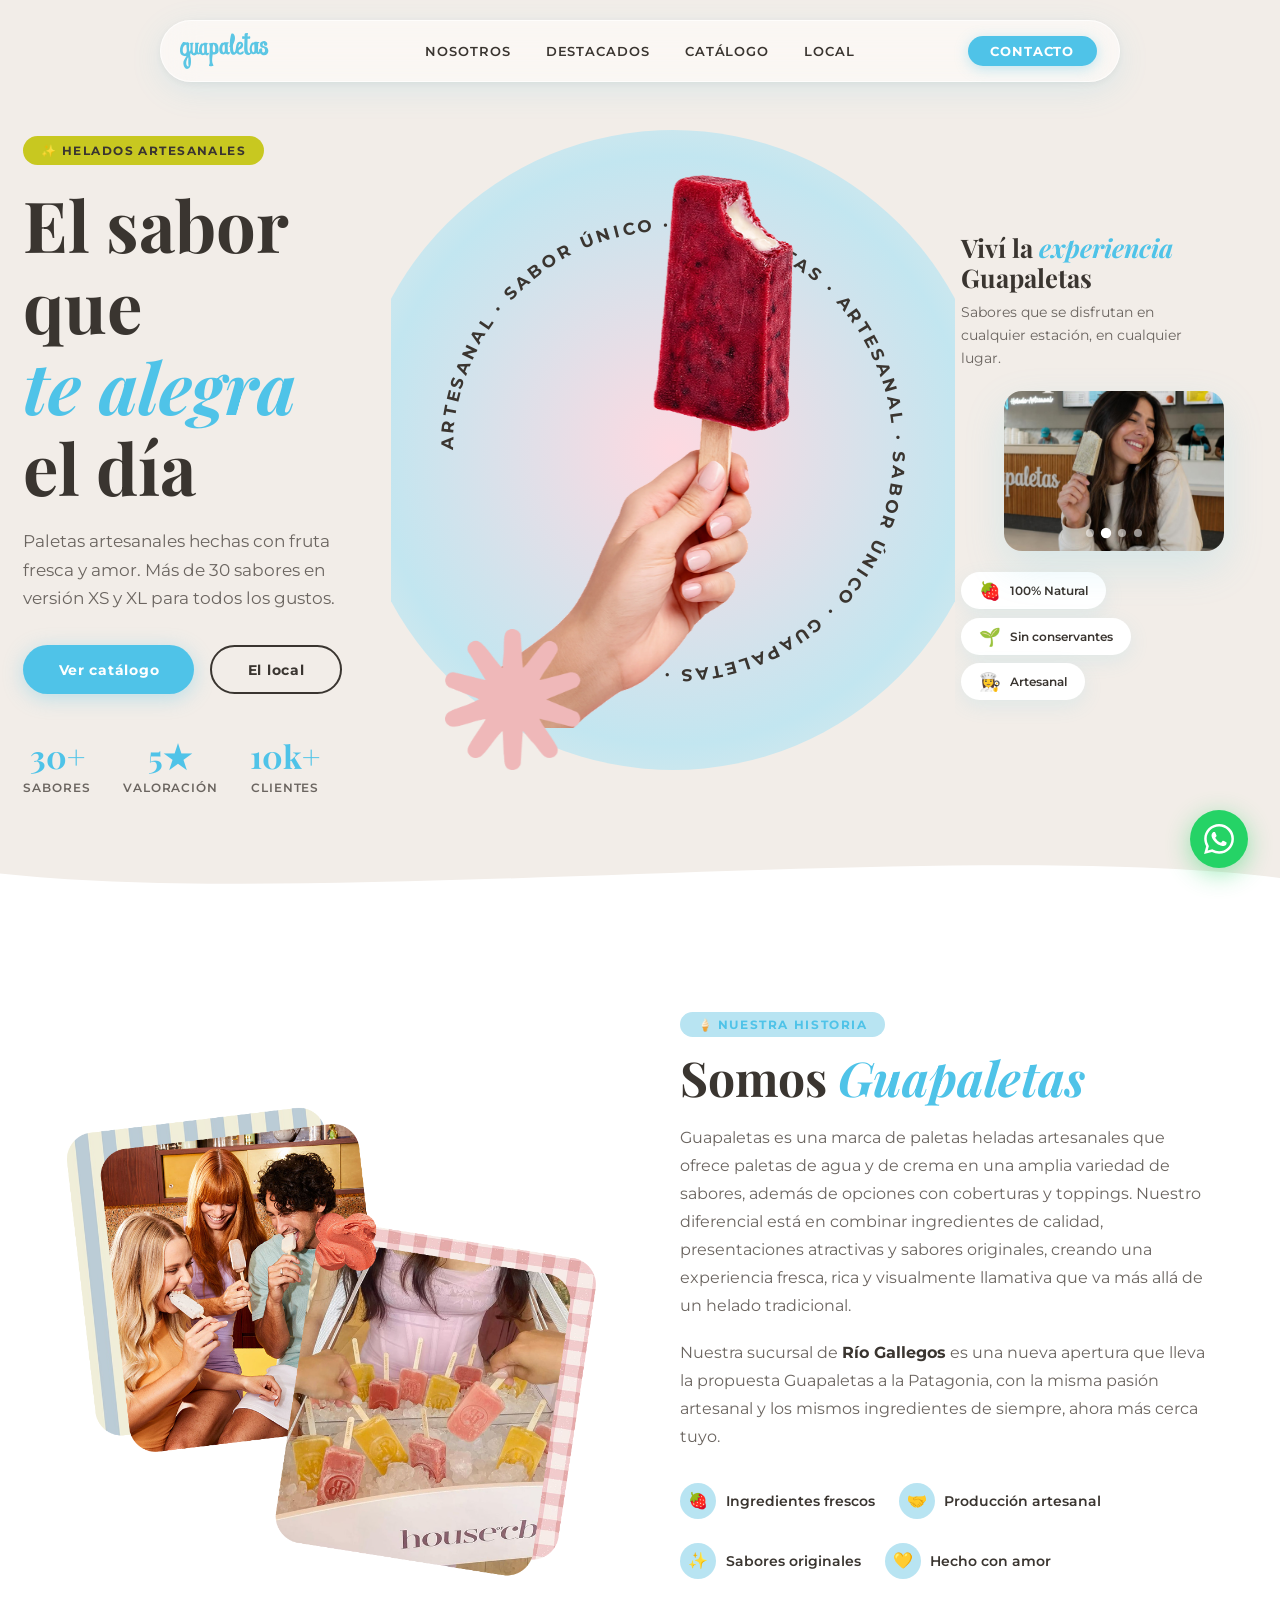
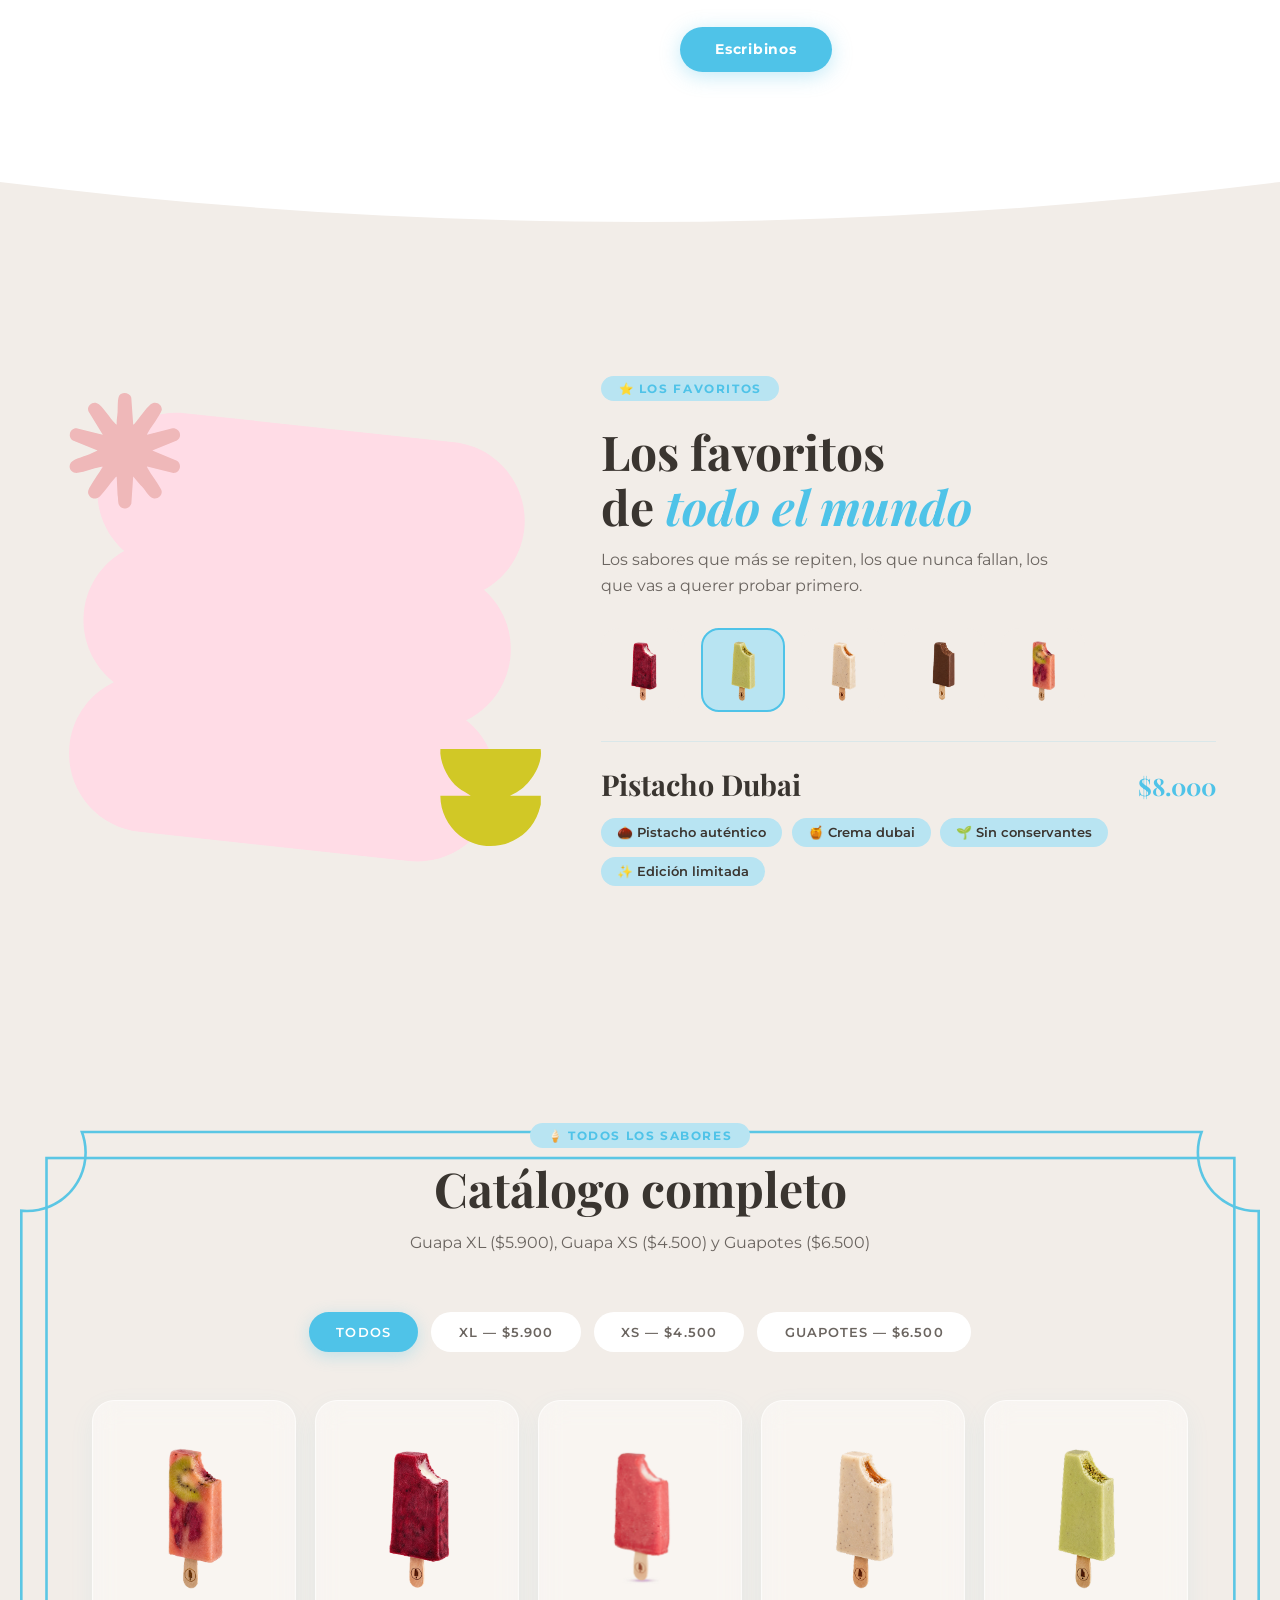
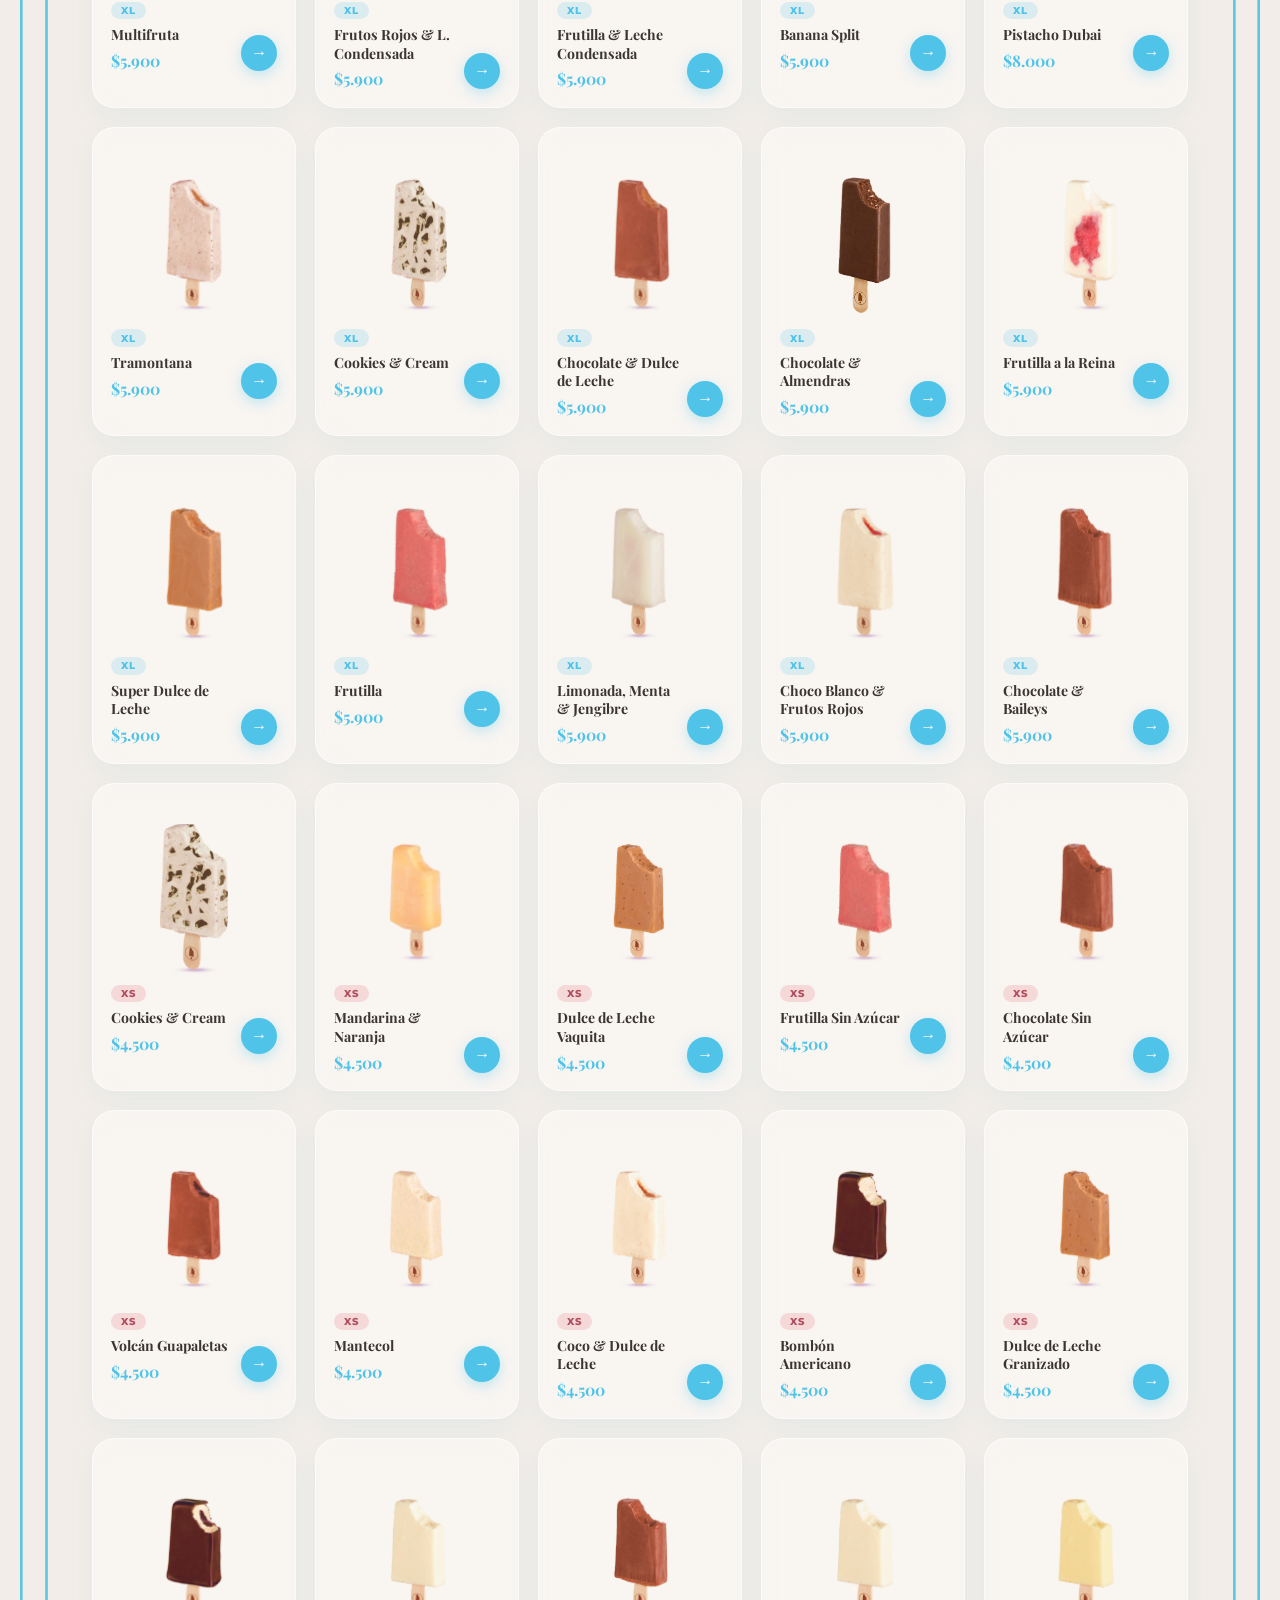
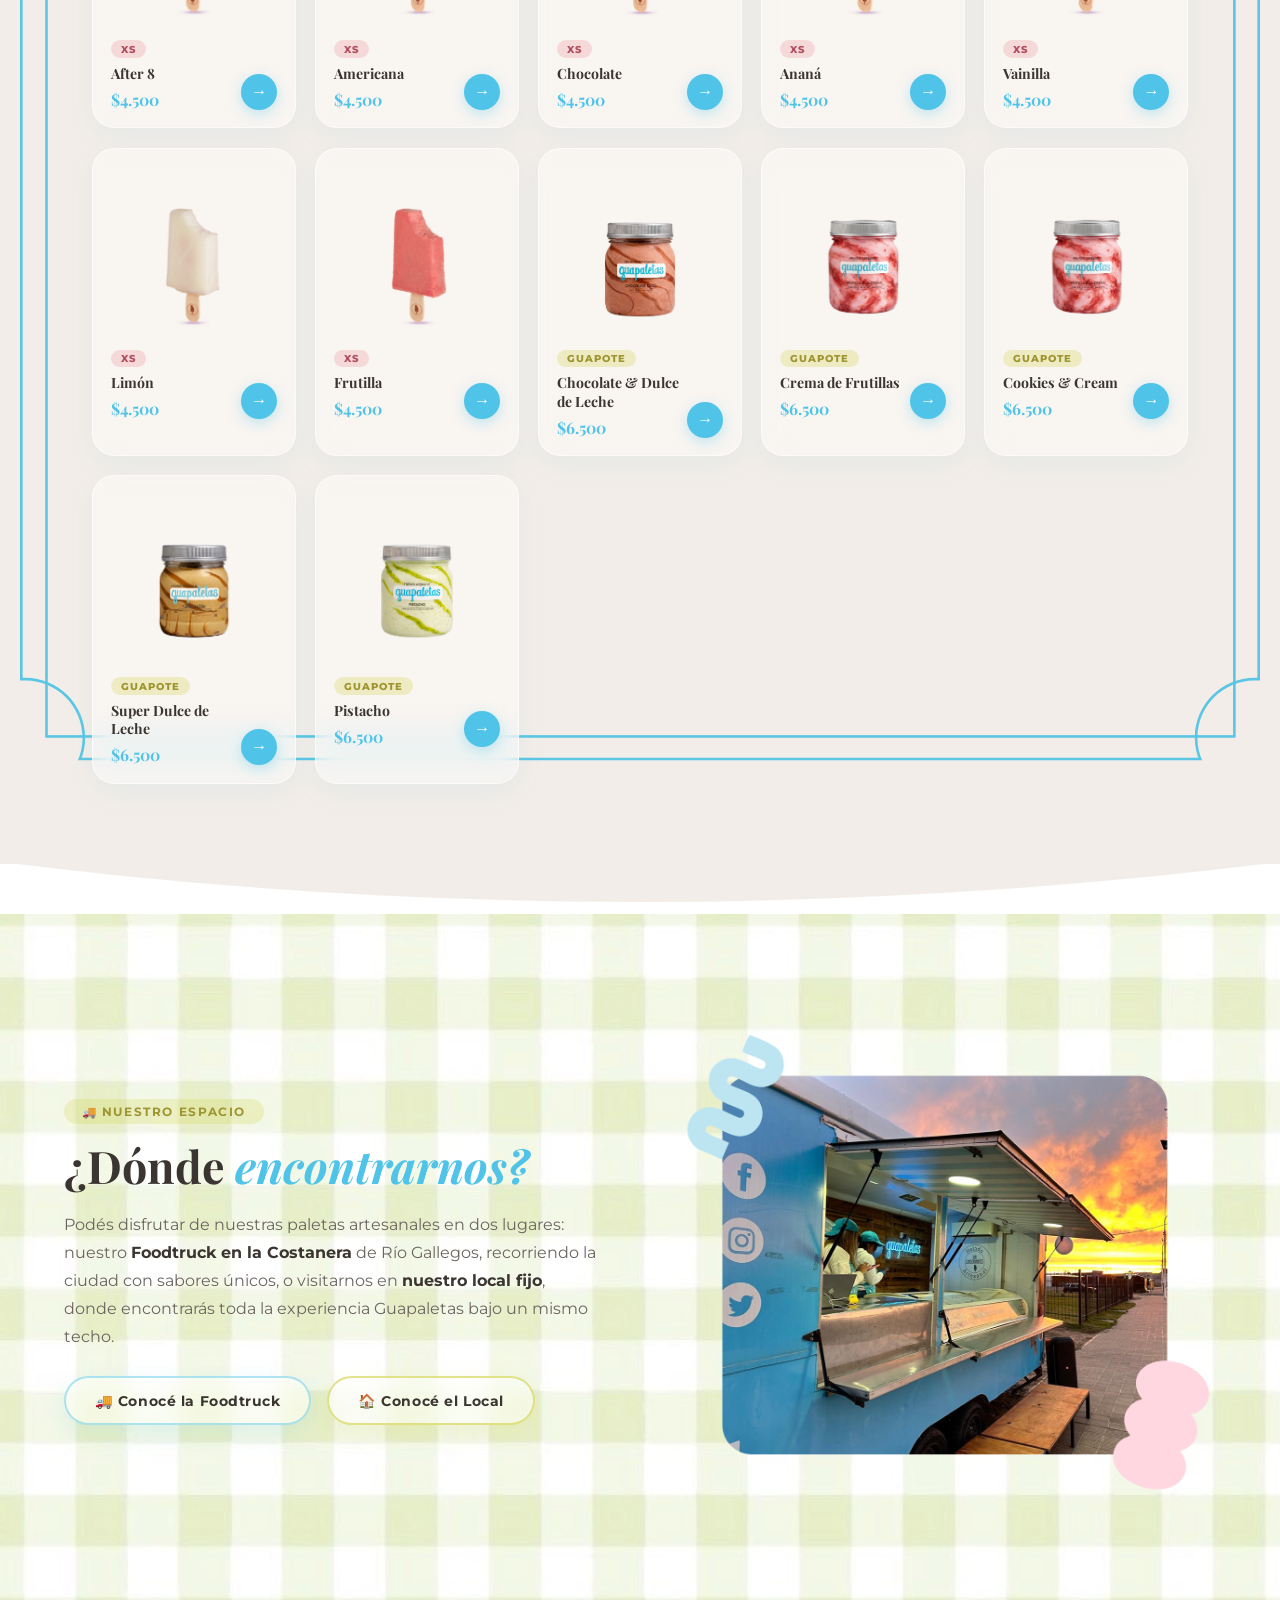
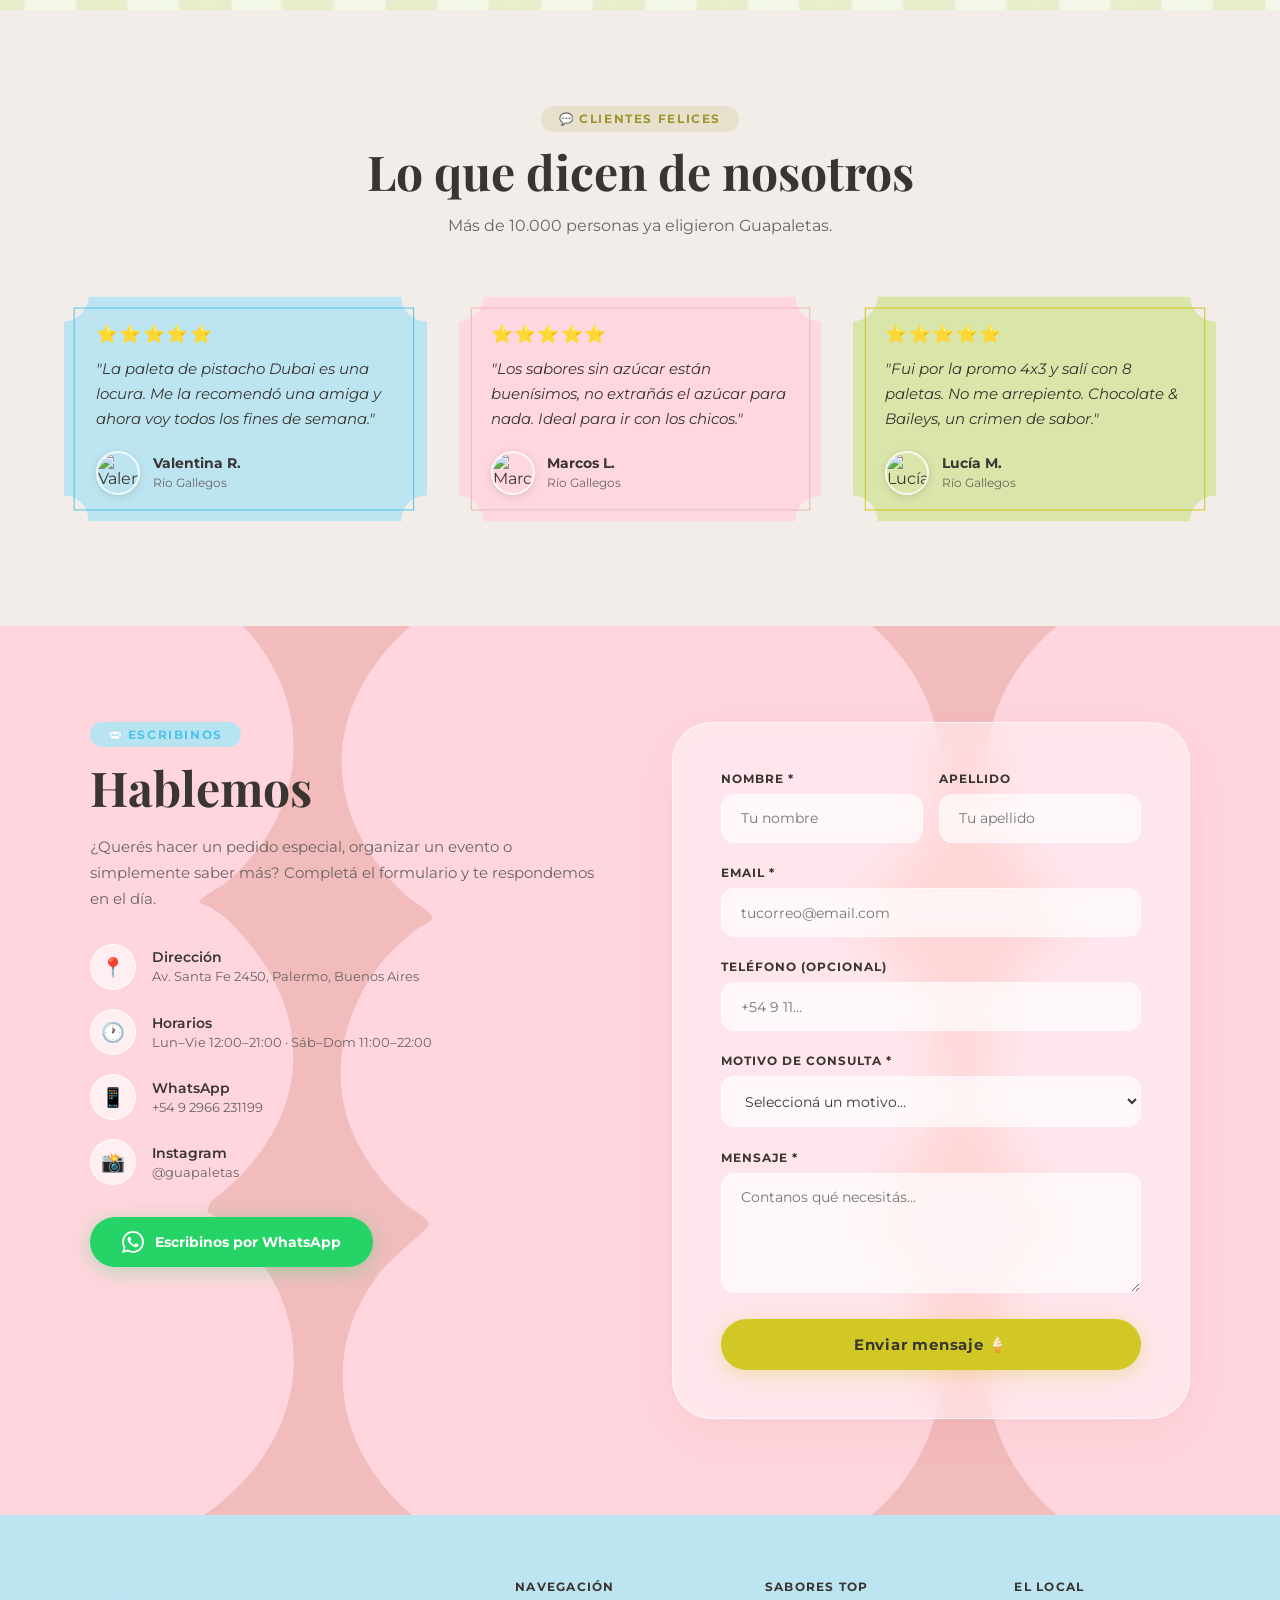
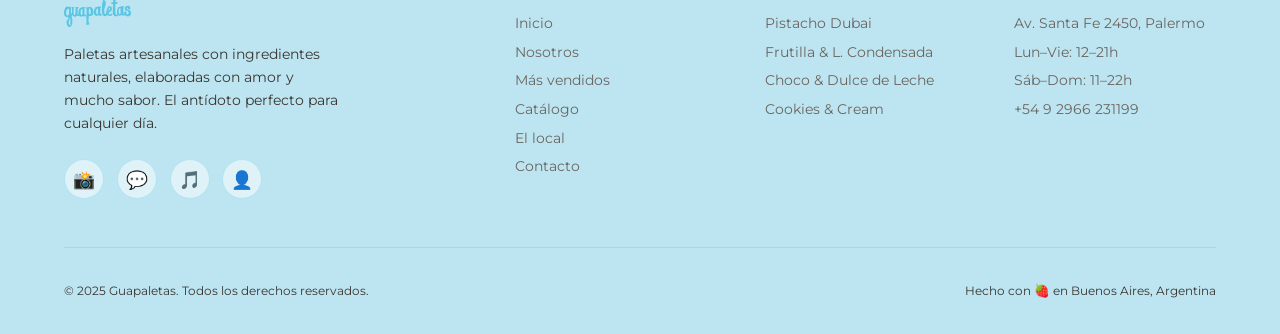
==== commit f382fbc5: "Add files via upload" ====
--- a/index.html
+++ b/index.html
@@ -525,10 +525,28 @@
 window.addEventListener('scroll', () => navbar.classList.toggle('scrolled', window.scrollY > 50));
 
 // Hamburger
-document.getElementById('hamburger').addEventListener('click', () => {
-  document.getElementById('navLinks').classList.toggle('open');
+const hamburger = document.getElementById('hamburger');
+const navLinks = document.getElementById('navLinks');
+
+hamburger.addEventListener('click', (e) => {
+  e.stopPropagation();
+  hamburger.classList.toggle('active');
+  navLinks.classList.toggle('open');
 });
-document.querySelectorAll('.navbar-links a').forEach(a => a.addEventListener('click', () => document.getElementById('navLinks').classList.remove('open')));
+
+// Cerrar al hacer click en un link
+document.querySelectorAll('.navbar-links a').forEach(a => a.addEventListener('click', () => {
+  hamburger.classList.remove('active');
+  navLinks.classList.remove('open');
+}));
+
+// Cerrar al hacer click fuera del menú
+document.addEventListener('click', (e) => {
+  if (!hamburger.contains(e.target) && !navLinks.contains(e.target)) {
+    hamburger.classList.remove('active');
+    navLinks.classList.remove('open');
+  }
+});
 
 // Scroll reveal
 const observer = new IntersectionObserver(entries => {
--- a/style.css
+++ b/style.css
@@ -116,9 +116,13 @@
   box-shadow:0 6px 20px rgba(200,200,32,0.35);
 }
 
-.hamburger{display:none;flex-direction:column;gap:5px;cursor:pointer;flex-shrink:0}
-.hamburger span{width:24px;height:2px;background:var(--texto);border-radius:2px;transition:.3s}
-
+.hamburger{display:none;flex-direction:column;gap:5px;cursor:pointer;flex-shrink:0;padding:4px}
+.hamburger span{width:24px;height:2px;background:var(--texto);border-radius:2px;transition:transform .3s ease, opacity .3s ease}
+
+/* Animación X al abrir */
+.hamburger.active span:nth-child(1){transform:translateY(7px) rotate(45deg)}
+.hamburger.active span:nth-child(2){opacity:0;transform:scaleX(0)}
+.hamburger.active span:nth-child(3){transform:translateY(-7px) rotate(-45deg)}
 
 
 /* ---- HERO ---- */
@@ -973,12 +977,50 @@
   .hero-side-copy{text-align:center}
   .hero-side-badges{align-items:center}
   .hero-mini-badge{margin:0 auto}
+
+  /* Navbar mobile */
   .navbar{width:calc(100% - 24px);top:12px;padding:0 1rem 0 0.9rem}
-  .navbar-links{display:none;flex-direction:column;position:fixed;top:90px;left:12px;right:12px;background:rgba(255,255,255,.96);backdrop-filter:blur(18px);padding:1.2rem 1.5rem;border-radius:24px;gap:.3rem;border:1px solid rgba(255,255,255,.8);box-shadow:0 12px 40px rgba(79,195,232,.15)}
+  .navbar-links{
+    display:none;
+    flex-direction:column;
+    position:fixed;
+    top:80px;
+    left:12px;
+    right:12px;
+    background:rgba(255,255,255,0.97);
+    backdrop-filter:blur(20px);
+    -webkit-backdrop-filter:blur(20px);
+    padding:1rem 1rem;
+    border-radius:20px;
+    gap:.2rem;
+    border:1px solid rgba(255,255,255,.9);
+    box-shadow:0 16px 48px rgba(79,195,232,.18);
+    z-index:999;
+    animation:none;
+  }
   .navbar-links.open{display:flex}
-  .navbar-links a{padding:.65rem 1rem;border-radius:14px}
+  .navbar-links a{
+    padding:.75rem 1.2rem;
+    border-radius:12px;
+    font-size:.85rem;
+    color:var(--texto);
+  }
+  .navbar-links a:hover{background:rgba(79,195,232,.1)}
   .navbar-cta{display:none}
   .hamburger{display:flex}
+
+  /* Catálogo mobile: sin marco, 2 columnas */
+  .catalogo-marco{display:none}
+  .catalogo-section{padding:4rem 1.2rem 5rem}
+  .catalogo-grid{grid-template-columns:1fr 1fr;gap:.9rem}
+  .cat-card-img-wrap{height:150px}
+  .cat-card-img-wrap img{height:110px}
+  .cat-card:hover .cat-card-img-wrap img{transform:translateY(-16px) scale(1.12)}
+  .cat-card-info{padding:.2rem .8rem .9rem}
+  .cat-card-info h3{font-size:.8rem}
+  .cat-price{font-size:.9rem}
+  .cat-card-btn{width:30px;height:30px;font-size:.85rem;bottom:.8rem;right:.8rem}
+
   .contacto-inner{grid-template-columns:1fr;gap:2.5rem}
   .footer-grid{grid-template-columns:1fr;gap:2rem}
   .footer-about p{max-width:100%}
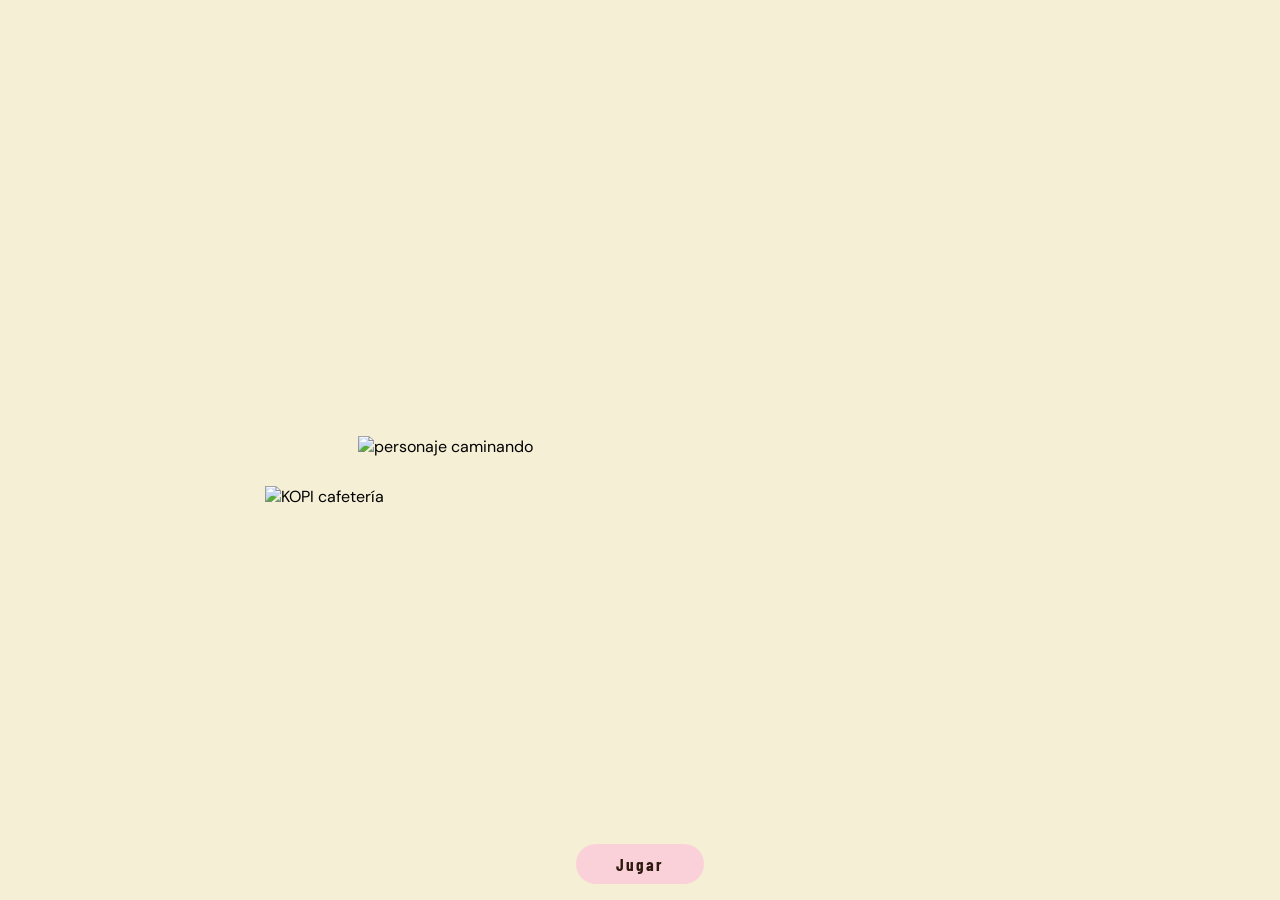
==== commit 036d1be3: "commit10" ====
--- a/index.html
+++ b/index.html
@@ -1,578 +1,222 @@
 <!DOCTYPE html>
 <html lang="es">
 <head>
-  <meta charset="UTF-8"/>
-  <!-- Google Tag Manager -->
-  <script>(function(w,d,s,l,i){w[l]=w[l]||[];w[l].push({'gtm.start':
-  new Date().getTime(),event:'gtm.js'});var f=d.getElementsByTagName(s)[0],
-  j=d.createElement(s),dl=l!='dataLayer'?'&l='+l:'';j.async=true;j.src=
-  'https://www.googletagmanager.com/gtm.js?id='+i+dl;f.parentNode.insertBefore(j,f);
-  })(window,document,'script','dataLayer','GTM-WF6NJMNF');</script>
-  <!-- End Google Tag Manager -->
-  <meta name="viewport" content="width=device-width,initial-scale=1.0"/>
-  <title>Guapaletas — Helados Artesanales</title>
-  <meta name="description" content="Guapaletas — Paletas artesanales con ingredientes naturales. Más de 30 sabores."/>
-  <link rel="preconnect" href="https://fonts.googleapis.com"/>
-  <link rel="preconnect" href="https://fonts.gstatic.com" crossorigin/>
-  <link href="https://fonts.googleapis.com/css2?family=Playfair+Display:ital,wght@0,400;0,600;0,700;0,900;1,400;1,700&family=Montserrat:wght@300;400;500;600;700;800&display=swap" rel="stylesheet"/>
-  <link rel="stylesheet" href="style.css"/>
+  <meta charset="UTF-8">
+  <meta name="viewport" content="width=device-width, initial-scale=1.0">
+  <title>KOPI Rush</title>
+  <link rel="stylesheet" href="style.css">
 </head>
 <body>
-<!-- Google Tag Manager (noscript) -->
-<noscript><iframe src="https://www.googletagmanager.com/ns.html?id=GTM-WF6NJMNF"
-height="0" width="0" style="display:none;visibility:hidden"></iframe></noscript>
-<!-- End Google Tag Manager -->
-
-<!-- BOTÓN WHATSAPP FLOTANTE -->
-<a class="whatsapp-float" href="https://wa.me/5492966231199" target="_blank" rel="noopener" aria-label="Escribinos por WhatsApp">
-  <svg viewBox="0 0 24 24" xmlns="http://www.w3.org/2000/svg">
-    <path d="M17.472 14.382c-.297-.149-1.758-.867-2.03-.967-.273-.099-.471-.148-.67.15-.197.297-.767.966-.94 1.164-.173.199-.347.223-.644.075-.297-.15-1.255-.463-2.39-1.475-.883-.788-1.48-1.761-1.653-2.059-.173-.297-.018-.458.13-.606.134-.133.298-.347.446-.52.149-.174.198-.298.298-.497.099-.198.05-.371-.025-.52-.075-.149-.669-1.612-.916-2.207-.242-.579-.487-.5-.669-.51-.173-.008-.371-.01-.57-.01-.198 0-.52.074-.792.372-.272.297-1.04 1.016-1.04 2.479 0 1.462 1.065 2.875 1.213 3.074.149.198 2.096 3.2 5.077 4.487.709.306 1.262.489 1.694.625.712.227 1.36.195 1.871.118.571-.085 1.758-.719 2.006-1.413.248-.694.248-1.289.173-1.413-.074-.124-.272-.198-.57-.347m-5.421 7.403h-.004a9.87 9.87 0 01-5.031-1.378l-.361-.214-3.741.982.998-3.648-.235-.374a9.86 9.86 0 01-1.51-5.26c.001-5.45 4.436-9.884 9.888-9.884 2.64 0 5.122 1.03 6.988 2.898a9.825 9.825 0 012.893 6.994c-.003 5.45-4.437 9.884-9.885 9.884m8.413-18.297A11.815 11.815 0 0012.05 0C5.495 0 .16 5.335.157 11.892c0 2.096.547 4.142 1.588 5.945L.057 24l6.305-1.654a11.882 11.882 0 005.683 1.448h.005c6.554 0 11.89-5.335 11.893-11.893a11.821 11.821 0 00-3.48-8.413z"/>
-  </svg>
-</a>
-
-<!-- NAVBAR FLOTANTE OVALADO -->
-<nav class="navbar" id="navbar">
-  <!-- Logo izquierda -->
-  <a href="#home" class="navbar-logo">
-    <svg width="567" height="231" viewBox="0 0 567 231" fill="none" xmlns="http://www.w3.org/2000/svg">
-      <path d="M120.445 62.7516C122.226 63.2522 123.492 67.4193 122.653 68.6267C122.3 69.1273 117.222 68.9801 116.707 71.1004C117.693 80.7598 111.939 118.057 116.634 124.006C118.032 125.773 123.109 126.98 124.125 126.067C124.625 125.626 121.579 117.13 121.343 114.877C120.342 104.893 126.789 77.432 134.368 70.8059C139.71 66.1382 144.449 69.2157 148.217 68.6267C149.601 68.4058 149.291 65.5345 151.587 64.5333C157.151 62.089 169.616 63.2522 175.385 65.2253C187.027 69.201 174.502 71.3508 173.354 73.0146C171.485 75.724 172.177 123.638 174.914 127.54C177.652 131.442 179.653 125.007 182.994 126.715C191.059 130.823 180.801 143.634 173.428 143.634C169.086 143.634 164.789 138.024 161.669 137.921C158.814 137.832 155.576 141.278 152.5 141.94C137.547 145.165 131.866 135.094 128.098 135.182C125.861 135.226 122.521 137.847 118.93 137.935C115.339 138.024 112.292 135.874 109.054 136.64C106.788 137.17 103.874 140.645 100.871 141.823C93.5863 144.694 86.3307 144.414 79.4577 140.571C76.4407 140.35 70.5096 128.438 68.2284 130.485C67.5514 131.088 65.1672 140.983 65.2113 142.927C65.3585 148.817 69.0673 156.974 69.656 163.63C71.0394 179.208 71.9224 209.865 61.5909 221.777C34.3344 253.2 10.4334 195.067 26.7402 173.657L41.7077 148.154C22.0601 152.439 2.28001 142.353 0.455057 120.958C-1.17857 101.89 1.36753 85.0004 11.6697 68.7592C22.3692 51.8995 24.6945 58.9379 39.8681 60.9404C44.4893 61.5589 48.934 57.8777 54.9092 62.0742C63.7249 68.2733 55.6598 94.7334 57.8527 104.776L60.8403 121.635C61.3554 117.306 65.903 114.671 66.6831 110.533C67.8016 104.555 67.6103 80.2886 66.8597 73.7361C66.4329 70.0108 60.752 70.6881 60.8697 66.4475C61.6497 63.1344 81.0619 61.073 83.9759 62.3246C92.2471 65.9026 83.2548 68.1555 82.9016 69.6574C80.7381 79.0222 80.3113 108.133 81.5917 117.836C83.7552 134.063 94.4547 132.414 96.1913 116.496C97.4717 104.761 98.1046 87.0472 97.7219 75.1939C97.5747 70.7765 96.2207 67.0512 96.1766 62.7516C102.696 63.9148 114.823 61.1613 120.46 62.7516H120.445ZM41.5017 77.697C31.0818 70.1139 20.5737 90.0657 18.7929 97.9875C16.5411 108.015 15.4079 135.962 31.4498 132.855C51.3918 128.998 39.662 91.1406 41.5017 77.697ZM155.031 123.859C156.915 115.127 155.031 91.759 155.031 81.1573C155.031 80.9365 153.398 77.4173 152.691 77.4173C136.384 79.6996 137.635 124.492 146.171 129.866C149.144 131.736 154.472 126.435 155.031 123.859ZM53.4816 156.989C50.0378 156.253 51.1121 157.416 50.1849 158.874C40.5451 173.981 31.9943 206.626 52.6869 215.917C57.3817 210.13 53.5846 203.578 53.4227 197.526C53.0695 184.038 53.8201 170.462 53.4816 156.974V156.989Z" fill="#5BC6E4"/>
-      <path d="M436.015 1.0549C437.074 6.45882 431.143 17.2372 433.88 21.5957C436.618 25.9542 451.026 13.291 451.026 28.1482C451.026 44.4777 434.764 31.5937 433.203 39.9278C434.16 60.2036 431.879 81.6132 433.203 101.756C433.719 109.472 434.646 129.218 445.61 127.583C454.779 126.214 447.288 115.112 446.596 108.986C445.389 98.1636 451.865 66.8886 462.653 62.0589C466.891 60.1594 471.366 62.2209 474.854 61.3227C476.355 60.9398 476.252 58.3336 477.326 57.6415C480.608 55.5065 506.496 57.244 508.188 59.8944C511.205 64.6063 504.126 64.6799 502.316 66.3879C498.931 69.5979 502.566 73.3379 502.419 76.8129C502.287 80.0082 500.933 82.85 500.888 85.5888C500.8 90.5363 501.124 119.087 503.744 120.987C510.69 126.052 506.525 115.995 506.702 112.137C507.114 103.244 513.222 96.8678 522.273 97.9869C534.635 99.5183 519.58 123.402 533.973 124.697C549.412 126.096 548.44 100.019 535.827 94.777C530.882 92.7155 526.129 94.2469 520.742 90.7277C513.192 85.795 512.898 74.7073 514.222 66.5205C515.724 57.2145 532.472 49.8964 541.405 50.9418C566.248 53.8426 566.042 87.8711 544.614 81.5837C539.36 80.0376 538.977 73.4557 537.873 69.1562C537.491 67.6837 538.491 64.4885 535.489 65.7106C531.03 67.5217 529.013 75.1932 530.235 79.5223C530.573 80.7591 548.558 86.7962 553.474 90.389C582.879 111.931 560.14 154.25 525.334 139.157C521.831 137.64 514.134 130.558 513.398 130.572C512.103 130.572 507.276 139.908 496.841 135.27C494.369 134.18 492.676 130.587 489.895 130.514C483.934 130.366 479.931 138.98 466.921 135.741C463.816 134.975 460.475 131.426 457.781 132.119C455.927 132.59 450.32 138.362 446.022 139.643C429.863 144.458 413.983 133.12 412.526 116.555C410.274 91.1252 413.644 61.8527 414.056 36.232L399.339 37.7192C400.605 34.0969 397.749 27.8978 398.206 25.3652C399.354 18.96 413.055 22.5234 414.056 21.5221C414.719 20.8448 412.629 5.88457 416.97 3.0869C419.193 1.64389 434.072 -1.6986 436 1.0549H436.015ZM475.869 71.5857C457.929 73.1171 458.591 109.016 465.861 120.633C470.085 127.377 476.369 120.427 477.267 114.95C478.062 110.105 477.606 73.0876 475.869 71.6004V71.5857Z" fill="#5BC6E4"/>
-      <path d="M366.74 129.277C363.223 127.245 357.527 135.683 352.685 137.538C330.638 145.99 323.294 126.907 321.381 109.119C320.837 104.128 322.485 95.6905 321.131 91.7001C320.174 88.9172 315.391 89.1528 315.377 85.5894C315.362 83.0274 319.203 81.6138 319.865 78.1977C320.984 72.4551 319.321 63.9737 319.909 57.6274C320.601 50.0737 326.223 6.28277 331.315 3.88266C344.061 -2.1397 350.904 13.9248 352.111 23.9081C355.04 48.0123 347.446 55.3157 341.205 74.5165C338.115 83.9992 339.984 104.746 342.339 114.671C345.9 129.675 351.11 125.199 355.305 113.669C361.677 96.1323 357.233 65.4609 377.307 57.6422C404.593 47.011 414.763 81.9672 394.821 98.7238C386.917 105.379 372.274 106.881 377.175 118.116C385.299 136.699 396.778 117.689 404.799 117.557C414.512 117.395 407.272 131.147 401.355 134.725C389.979 141.602 378.867 139.953 368.565 132.546C367.52 131.795 367.182 129.557 366.755 129.321L366.74 129.277ZM374.334 93.6585C376.571 96.2206 398.883 71.9839 386.579 68.7887C379.75 67.0217 373.848 88.2104 374.334 93.6585Z" fill="#5BC6E4"/>
-      <path d="M209.706 138.052C207.028 161.317 201.567 186.968 215.387 207.759C214.99 209.584 202.303 212.529 199.772 212.78C176.931 215.033 189.249 205.992 190.412 193.122C191.677 179.267 188.646 164.836 188.749 151.835C188.852 136.727 194.047 84.9261 188.557 74.1182C186.909 70.8935 182.523 71.2764 183.009 67.1682C205.306 65.1068 234.608 52.959 244.071 81.8928C246.205 88.4011 247.765 104.937 247.883 112.063C248.221 132.413 226.999 140.718 209.706 138.038V138.052ZM214.651 73.0581C209.309 74.8692 207.16 115.612 213.121 121.679C215.652 124.255 222.216 123.74 224.35 121.046C226.293 118.572 226.307 94.5265 225.601 90.0649C224.791 84.9702 219.052 80.6559 219.037 74.5452C218.242 72.9255 216.138 72.5574 214.651 73.0581Z" fill="#5BC6E4"/>
-      <path d="M313.993 61.2944C317.496 65.535 307.591 67.3609 306.826 69.5696C305.487 87.6514 305.796 105.144 308.121 123.123C327.268 116.158 321.631 139.379 305.899 137.965C300.748 137.509 297.304 132.046 294.39 132.223C287.517 132.664 285.28 140.218 271.593 136.832C244.601 130.147 249.281 87.8281 261.85 70.2027C269.473 59.5127 271.607 64.7547 280.6 62.7079C281.644 62.4723 281.483 60.2342 282.734 59.9102C287.752 58.5998 311.624 58.4083 314.008 61.2944H313.993ZM286.016 73.0446C275.713 72.485 272.299 87.8575 271.46 96.0297C270.871 101.743 272.549 124.095 279.407 124.698C286.766 125.361 287.016 113.272 287.473 107.633C288.4 96.1328 287.208 84.412 286.016 73.0446Z" fill="#5BC6E4"/>
-    </svg>
-  </a>
-
-  <!-- Links centrados -->
-  <ul class="navbar-links" id="navLinks">
-    <li><a href="#sobre-nosotros">Nosotros</a></li>
-    <li><a href="#mas-vendidos">Destacados</a></li>
-    <li><a href="#catalogo">Catálogo</a></li>
-    <li><a href="#galeria">Local</a></li>
-  </ul>
-
-  <!-- CTA derecha -->
-  <a href="#contacto" class="navbar-cta">Contacto</a>
-
-  <!-- Hamburger mobile -->
-  <div class="hamburger" id="hamburger"><span></span><span></span><span></span></div>
-</nav>
-
-<!-- HERO -->
-<section id="home">
-  <div class="hero-bg-shapes">
-    <div class="shape shape-1"></div>
-    <div class="shape shape-2"></div>
-    <div class="shape shape-3"></div>
-  </div>
-  <div class="hero-container hero-container-3col">
-    <div class="hero-content">
-      <span class="hero-badge">✨ Helados artesanales</span>
-      <h1 class="hero-title">El sabor que<br><em>te alegra</em><br>el día</h1>
-      <p class="hero-subtitle">Paletas artesanales hechas con fruta fresca y amor. Más de 30 sabores en versión XS y XL para todos los gustos.</p>
-      <div class="hero-actions">
-        <a href="#catalogo" class="btn-primary">Ver catálogo</a>
-        <a href="#galeria" class="btn-secondary">El local</a>
-      </div>
-      <div class="hero-stats">
-        <div class="stat"><span class="stat-num">30+</span><span class="stat-label">Sabores</span></div>
-        <div class="stat"><span class="stat-num">5★</span><span class="stat-label">Valoración</span></div>
-        <div class="stat"><span class="stat-num">10k+</span><span class="stat-label">Clientes</span></div>
-      </div>
-    </div>
-
-    <div class="hero-visual">
-      <div class="hero-circle-bg"></div>
-
-      <!-- Círculo de texto rotativo -->
-      <svg class="hero-text-ring" viewBox="0 0 500 500" xmlns="http://www.w3.org/2000/svg">
-        <defs>
-          <path id="ringPath" d="M 250,250 m -200,0 a 200,200 0 1,1 400,0 a 200,200 0 1,1 -400,0"/>
-        </defs>
-        <text font-family="Montserrat, sans-serif" font-weight="700" font-size="15.5" letter-spacing="3" fill="#3A3530">
-          <textPath href="#ringPath" startOffset="0%">
-            ARTESANAL · SABOR ÚNICO · GUAPALETAS · ARTESANAL · SABOR ÚNICO · GUAPALETAS ·
-          </textPath>
-        </text>
-      </svg>
-
-      <!-- Imagen principal: mano con paleta -->
-      <img class="hero-paletas-img" src="img/guapa-primerimagen.png" alt="Paleta artesanal Guapaletas"/>
-    </div>
-
-    <!-- Columna derecha: copy + slider + badges de beneficios -->
-    <div class="hero-side">
-      <div class="hero-side-copy">
-        <h3>Viví la <em>experiencia</em><br>Guapaletas</h3>
-        <p>Sabores que se disfrutan en cualquier estación, en cualquier lugar.</p>
-      </div>
-
-      <div class="hero-side-slider">
-        <div class="hero-slider-track" id="heroSliderTrack">
-          <img src="img/slider-guapa1.png" alt="Amigas disfrutando paletas Guapaletas"/>
-          <img src="img/slider-guapa2.png" alt="Viví la experiencia Guapaletas"/>
-          <img src="img/slider-guapa3.png" alt="Paleta de pistacho en la nieve"/>
-          <img src="img/slider-guapa4.png" alt="Frutilla a la Reina Guapaletas"/>
-        </div>
-        <div class="hero-slider-dots" id="heroSliderDots"></div>
-      </div>
-
-      <div class="hero-side-badges">
-        <div class="hero-mini-badge"><span>🍓</span> 100% Natural</div>
-        <div class="hero-mini-badge"><span>🌱</span> Sin conservantes</div>
-        <div class="hero-mini-badge"><span>👩‍🍳</span> Artesanal</div>
-      </div>
+
+  <main>
+
+    <section id="pantalla-home" class="pantalla activa">
+      <div id="home-content">
+        <h1 id="titulo-juego">KOPI Rush</h1>
+      </div>
+      <div id="ilustracion-home">
+        <img src="img/kopi-house.svg" alt="KOPI cafetería">
+      </div>
+      <div id="girl-container">
+        <img src="img/girl-walking.svg" id="girl-walking" alt="personaje caminando">
+      </div>
+      <button id="btn-jugar">Jugar</button>
+    </section>
+
+    <section id="pantalla-modos" class="pantalla">
+      <button class="btn-volver" id="btn-volver-modos">←</button>
+      <div id="modos-container">
+        <button class="modo-card" id="btn-modo-junior">
+          <img src="img/barista-junior.svg" class="modo-personaje" alt="Barista Junior">
+          <span class="modo-label">Barista Junior</span>
+        </button>
+        <button class="modo-card" id="btn-modo-pro">
+          <img src="img/barista-pro.svg" class="modo-personaje" alt="Barista Pro">
+          <span class="modo-label">Barista Pro</span>
+        </button>
+      </div>
+    </section>
+
+    <section id="pantalla-instrucciones" class="pantalla">
+      <button class="btn-volver" id="btn-volver-instrucciones">←</button>
+      <div id="instrucciones-content">
+        <h1 id="instrucciones-titulo">¿Listo para el rush?</h1>
+        <p id="subtitulo-instrucciones">
+          Completá cada pedido eligiendo los ingredientes
+          en el orden correcto. Tenés 50 segundos.
+          ¡Tocá cada pedido para ver sus ingredientes!
+        </p>
+        <div id="cards-pedidos"></div>
+        <button id="btn-empezar">¡Empezar!</button>
+      </div>
+    </section>
+
+    <section id="pantalla-countdown" class="pantalla">
+      <button class="btn-volver" id="btn-volver-countdown">←</button>
+      <div id="countdown-wrapper">
+        <p id="countdown-sub">el juego empieza en</p>
+        <div id="countdown-anillo">
+          <div id="numero-countdown">3</div>
+        </div>
+        <p id="texto-countdown">¡Preparate!</p>
+      </div>
+    </section>
+
+    <section id="pantalla-juego" class="pantalla">
+      <header class="hud">
+        <div id="hud-vidas">
+          <span id="vidas">❤️ 3</span>
+        </div>
+        <div id="hud-timer">
+          <p id="timer-label">⚡ ¡Dale, que podés!</p>
+          <div id="timer-barra-container">
+            <div id="timer-barra"></div>
+          </div>
+          <span id="timer" style="display:none">50</span>
+        </div>
+        <div id="hud-puntaje">
+          <span id="puntaje">★ 0</span>
+        </div>
+      </header>
+
+      <div id="recibo-container">
+        <div id="maquinita-wrapper">
+          <img src="img/maquinita.svg" id="maquinita-img">
+        </div>
+        <div id="recibo-wrapper">
+          <div id="recibo">
+            <p id="recibo-label">PEDIDO</p>
+            <h2 id="pedido-nombre"></h2>
+            <div id="vaso-container">
+              <svg id="vaso-svg" viewBox="0 0 200 300"
+                   xmlns="http://www.w3.org/2000/svg"
+                   width="140" height="210">
+                <clipPath id="clip-vaso">
+                  <path d="M15,10 L35,285 Q35,295 50,295
+                           L150,295 Q165,295 165,285 L185,10 Z"/>
+                </clipPath>
+                <rect id="liquido-fill" x="0" y="300"
+                      width="200" height="300"
+                      fill="#C68642" clip-path="url(#clip-vaso)"/>
+                <g id="hielos-group" clip-path="url(#clip-vaso)" opacity="0">
+                  <rect x="40" y="210" width="34" height="30"
+                        rx="5" fill="rgba(255,255,255,0.55)"
+                        stroke="rgba(255,255,255,0.95)" stroke-width="1.5"/>
+                  <rect x="82" y="225" width="30" height="28"
+                        rx="5" fill="rgba(255,255,255,0.45)"
+                        stroke="rgba(255,255,255,0.95)" stroke-width="1.5"/>
+                  <rect x="125" y="215" width="32" height="29"
+                        rx="5" fill="rgba(255,255,255,0.5)"
+                        stroke="rgba(255,255,255,0.95)" stroke-width="1.5"/>
+                </g>
+                <path d="M15,10 L35,285 Q35,295 50,295
+                         L150,295 Q165,295 165,285 L185,10 Z"
+                      fill="rgba(255,255,255,0.06)"
+                      stroke="#2E1A0E" stroke-width="3"/>
+                <path d="M38,10 L55,285" stroke="#2E1A0E"
+                      stroke-width="1.2" opacity="0.12"/>
+                <path d="M162,10 L145,285" stroke="#2E1A0E"
+                      stroke-width="1.2" opacity="0.12"/>
+                <path d="M28,20 L46,270"
+                      stroke="rgba(255,255,255,0.5)"
+                      stroke-width="4" stroke-linecap="round"/>
+              </svg>
+              <img id="vaso-real" src="" alt=""
+                   style="display:none; width:140px; height:210px; object-fit:contain;">
+            </div>
+            <div id="pista-container">
+              <div id="pista-emojis"></div>
+              <button id="btn-pista" style="display:none">Ver pista 💡</button>
+            </div>
+            <div id="recibo-spacer"></div>
+          </div>
+        </div>
+      </div>
+
+      <div id="dialogo-container">
+        <div id="dialogo-burbuja">
+          <span id="dialogo-texto"></span>
+        </div>
+      </div>
+
+      <div id="feedback-ingrediente"></div>
+      <div id="ingredientes-container"></div>
+    </section>
+
+    <section id="pantalla-gameover" class="pantalla">
+      <button class="btn-volver" id="btn-volver-gameover">←</button>
+      <div id="gameover-content">
+        <h1 id="gameover-titulo">Game Over</h1>
+        <p id="gameover-puntaje">
+          Puntaje final: <strong id="puntaje-final">0</strong> puntos
+        </p>
+        <button id="btn-reintentar">Reintentar</button>
+      </div>
+    </section>
+
+    <section id="pantalla-victoria" class="pantalla">
+      <button class="btn-volver" id="btn-volver-victoria">←</button>
+      <div id="victoria-content">
+        <h1 id="victoria-titulo">¡Lo lograste!</h1>
+        <div id="victoria-puntaje">
+          <span id="puntaje-numero"></span>
+          <span id="puntaje-pts">PTS</span>
+        </div>
+        <p id="tiempo-final"></p>
+
+        <!-- Formulario de nombre -->
+        <div id="ranking-form-container">
+          <p id="ranking-form-label">¡Anotá tu nombre para el ranking!</p>
+          <div id="ranking-form-row">
+            <input type="text" id="ranking-nombre-input"
+                   placeholder="Tu nombre" maxlength="20">
+            <button id="btn-guardar-ranking">Guardar ✓</button>
+          </div>
+          <p id="ranking-form-feedback"></p>
+        </div>
+
+        <div id="ticket-container">
+          <div id="ticket-premio-texto">
+            <h2 id="premio-titulo"></h2>
+            <p id="premio-descripcion">
+              ¡Bien jugado! Escaneá este QR para acceder al beneficio.
+            </p>
+          </div>
+          <div id="ticket-qr">
+            <img src="img/ticket-premio.svg" id="ticket-svg" alt="ticket premio">
+          </div>
+        </div>
+
+        <!-- Ranking -->
+        <div id="ranking-container">
+          <h3 id="ranking-titulo">🏆 Top 10 Baristas</h3>
+          <div id="ranking-lista">
+            <p id="ranking-cargando">Cargando ranking...</p>
+          </div>
+        </div>
+
+        <button id="btn-jugar-de-nuevo">Jugar de nuevo</button>
+      </div>
+    </section>
+
+  </main>
+
+  <div id="card-modal" class="oculto">
+    <div id="card-modal-overlay"></div>
+    <div id="card-modal-contenido">
+      <button id="card-modal-cerrar">✕</button>
+      <img id="card-modal-img" src="" alt="">
+      <h2 id="card-modal-nombre"></h2>
+      <p id="card-modal-subtitulo">Ingredientes en orden:</p>
+      <ol id="card-modal-ingredientes"></ol>
     </div>
   </div>
 
-  <!-- wave superpuesto sobre toda la sección, crema a blanco de punta a punta -->
-  <div class="hero-closing-wave">
-    <svg xmlns="http://www.w3.org/2000/svg" viewBox="0 0 1440 80" preserveAspectRatio="none">
-      <path fill="#ffffff" d="M0,50 C360,90 1080,10 1440,55 L1440,80 L0,80 Z"/>
-    </svg>
+  <div id="puerta-overlay">
+    <div id="puerta-panel-izq"></div>
+    <div id="puerta-panel-der"></div>
   </div>
-</section>
-
-<!-- SOBRE NOSOTROS -->
-<section id="sobre-nosotros">
-  <div class="sobre-inner">
-    <div class="sobre-imgs reveal">
-      <img class="sobre-img-unica" src="img/imagen-nosotros.png" alt="Guapaletas — Nuestro local"/>
-    </div>
-    <div class="sobre-text reveal reveal-delay-2">
-      <span class="section-tag tag-celeste">🍦 Nuestra historia</span>
-      <h2>Somos <em>Guapaletas</em></h2>
-      <p>Guapaletas es una marca de paletas heladas artesanales que ofrece paletas de agua y de crema en una amplia variedad de sabores, además de opciones con coberturas y toppings. Nuestro diferencial está en combinar ingredientes de calidad, presentaciones atractivas y sabores originales, creando una experiencia fresca, rica y visualmente llamativa que va más allá de un helado tradicional.</p>
-      <p>Nuestra sucursal de <strong>Río Gallegos</strong> es una nueva apertura que lleva la propuesta Guapaletas a la Patagonia, con la misma pasión artesanal y los mismos ingredientes de siempre, ahora más cerca tuyo.</p>
-      <div class="sobre-valores">
-        <div class="valor-item"><div class="valor-icon">🍓</div>Ingredientes frescos</div>
-        <div class="valor-item"><div class="valor-icon">🤝</div>Producción artesanal</div>
-        <div class="valor-item"><div class="valor-icon">✨</div>Sabores originales</div>
-        <div class="valor-item"><div class="valor-icon">💛</div>Hecho con amor</div>
-      </div>
-      <a href="#contacto" class="btn-primary" style="margin-top:1rem">Escribinos</a>
-    </div>
-  </div>
-</section>
-
-<div class="wave-sep" style="background:#fff"><svg xmlns="http://www.w3.org/2000/svg" viewBox="0 0 1440 60" preserveAspectRatio="none"><path fill="var(--crema)" d="M0,0 C480,60 960,60 1440,0 L1440,60 L0,60 Z"/></svg></div>
-
-<!-- DESTACADOS — MÁS VENDIDOS -->
-<section id="mas-vendidos" class="favoritos-section">
-
-  <div class="favoritos-inner">
-
-    <!-- Columna izquierda: paleta grande activa -->
-    <div class="favoritos-main">
-      <img class="favoritos-main-bg" src="img/favorites-fondo.svg" alt=""/>
-      <img class="favoritos-main-img" id="favMainImg" src="img/frutos-rojos-catalogo.png" alt="Frutos Rojos & Leche Condensada"/>
-    </div>
-
-    <!-- Columna derecha: copy + miniaturas + ingredientes -->
-    <div class="favoritos-side">
-
-      <div class="favoritos-copy">
-        <span class="section-tag tag-celeste">⭐ Los favoritos</span>
-        <h2>Los favoritos<br>de <em>todo el mundo</em></h2>
-        <p>Los sabores que más se repiten, los que nunca fallan, los que vas a querer probar primero.</p>
-      </div>
-
-      <!-- miniaturas -->
-      <div class="favoritos-thumbs" id="favThumbs">
-        <button class="fav-thumb active" data-img="img/frutos-rojos-catalogo.png" data-title="Frutos Rojos &amp; Leche Condensada" data-price="$5.900" data-ingredients="Frutos rojos,Leche condensada,Crema americana,Sin conservantes">
-          <img src="img/frutos-rojos-catalogo.png" alt="Frutos Rojos"/>
-        </button>
-        <button class="fav-thumb" data-img="img/pistacho-catalogo.png" data-title="Pistacho Dubai" data-price="$8.000" data-ingredients="Pistacho auténtico,Crema dubai,Sin conservantes,Edición limitada">
-          <img src="img/pistacho-catalogo.png" alt="Pistacho"/>
-        </button>
-        <button class="fav-thumb" data-img="img/banana-catalogo.png" data-title="Banana Split" data-price="$5.900" data-ingredients="Banana natural,Dulce de leche,Crema americana,Sin gluten">
-          <img src="img/banana-catalogo.png" alt="Banana Split"/>
-        </button>
-        <button class="fav-thumb" data-img="img/chocolate-almendras-catalogo.png" data-title="Chocolate &amp; Almendras" data-price="$5.900" data-ingredients="Chocolate intenso,Almendras tostadas,Artesanal,Sin conservantes">
-          <img src="img/chocolate-almendras-catalogo.png" alt="Chocolate y Almendras"/>
-        </button>
-        <button class="fav-thumb" data-img="img/multifruta-catalogo.png" data-title="Multifruta" data-price="$5.900" data-ingredients="Frutilla,Kiwi,Frutas de estación,Sin azúcar agregada">
-          <img src="img/multifruta-catalogo.png" alt="Multifruta"/>
-        </button>
-      </div>
-
-      <!-- info activa: nombre, precio, ingredientes -->
-      <div class="favoritos-info" id="favInfo">
-        <div class="favoritos-info-head">
-          <h3 id="favTitle">Frutos Rojos &amp; Leche Condensada</h3>
-          <span class="favoritos-price" id="favPrice">$5.900</span>
-        </div>
-        <div class="favoritos-ingredients" id="favIngredients">
-          <span class="ing-pill">🍓 Frutos rojos</span>
-          <span class="ing-pill">🥛 Leche condensada</span>
-          <span class="ing-pill">🍦 Crema americana</span>
-          <span class="ing-pill">🌱 Sin conservantes</span>
-        </div>
-      </div>
-
-    </div>
-  </div>
-</section>
-
-<script>
-// Hero side slider
-(function(){
-  const track = document.getElementById('heroSliderTrack');
-  const dotsWrap = document.getElementById('heroSliderDots');
-  const slides = track.querySelectorAll('img');
-  let current = 0;
-  const TOTAL = slides.length;
-  const INTERVAL = 3500;
-
-  slides.forEach((_, i) => {
-    const d = document.createElement('button');
-    d.className = 'hero-slider-dot' + (i === 0 ? ' active' : '');
-    d.addEventListener('click', () => goTo(i));
-    dotsWrap.appendChild(d);
-  });
-
-  function goTo(idx) {
-    current = (idx + TOTAL) % TOTAL;
-    track.style.transform = `translateX(-${current * 100}%)`;
-    dotsWrap.querySelectorAll('.hero-slider-dot').forEach((d,i) => d.classList.toggle('active', i === current));
-  }
-
-  setInterval(() => goTo(current + 1), INTERVAL);
-})();
-</script>
-
-<script>
-// Favoritos / Más vendidos — slider
-(function(){
-  const mainImg = document.getElementById("favMainImg");
-  const thumbs = document.querySelectorAll(".fav-thumb");
-  const titleEl = document.getElementById("favTitle");
-  const priceEl = document.getElementById("favPrice");
-  const ingWrap = document.getElementById("favIngredients");
-
-  const emojiMap = {
-    "frutos rojos": "🍓", "leche condensada": "🥛", "crema americana": "🍦", "sin conservantes": "🌱",
-    "pistacho auténtico": "🌰", "crema dubai": "🍯", "edición limitada": "✨",
-    "banana natural": "🍌", "dulce de leche": "🥛", "sin gluten": "🌾",
-    "chocolate intenso": "🍫", "almendras tostadas": "🌰", "artesanal": "👩‍🍳",
-    "frutilla": "🍓", "kiwi": "🥝", "frutas de estación": "🍇", "sin azúcar agregada": "🌿"
-  };
-
-  function setActive(thumb) {
-    thumbs.forEach(t => t.classList.remove("active"));
-    thumb.classList.add("active");
-
-    mainImg.classList.add("switching");
-
-    setTimeout(() => {
-      mainImg.src = thumb.dataset.img;
-      mainImg.classList.remove("switching");
-    }, 220);
-
-    titleEl.innerHTML = thumb.dataset.title;
-    priceEl.textContent = thumb.dataset.price;
-
-    ingWrap.innerHTML = "";
-    thumb.dataset.ingredients.split(",").forEach(ing => {
-      const span = document.createElement("span");
-      span.className = "ing-pill";
-      const emoji = emojiMap[ing.toLowerCase()] || "🍦";
-      span.textContent = emoji + " " + ing;
-      ingWrap.appendChild(span);
-    });
-  }
-
-  thumbs.forEach(t => t.addEventListener("click", () => setActive(t)));
-
-  // autoplay
-  let current = 0;
-  setInterval(() => {
-    current = (current + 1) % thumbs.length;
-    setActive(thumbs[current]);
-  }, 4500);
-})();
-</script>
-
-<!-- CATÁLOGO -->
-<section id="catalogo" class="catalogo-section">
-
-  <!-- Marco decorativo desde archivo SVG -->
-  <div class="catalogo-marco" aria-hidden="true">
-    <img src="img/marquito.svg" alt="" style="width:100%;height:100%;"/>
-  </div>
-
-  <div class="catalogo-inner">
-    <div class="section-header reveal">
-      <span class="section-tag tag-celeste">🍦 Todos los sabores</span>
-      <h2>Catálogo completo</h2>
-      <p>Guapa XL ($5.900), Guapa XS ($4.500) y Guapotes ($6.500)</p>
-    </div>
-
-    <div class="catalogo-tabs reveal">
-      <button class="tab-btn active" data-filter="todos">Todos</button>
-      <button class="tab-btn" data-filter="xl">XL — $5.900</button>
-      <button class="tab-btn" data-filter="xs">XS — $4.500</button>
-      <button class="tab-btn" data-filter="guapote">Guapotes — $6.500</button>
-    </div>
-
-    <div class="catalogo-grid" id="catalogoGrid">
-
-      <!-- XL -->
-      <div class="cat-card" data-cat="xl"><div class="cat-card-img-wrap"><img src="img/multifruta-catalogo.png" alt="Multifruta"/></div><div class="cat-card-info"><span class="cat-size xl">XL</span><h3>Multifruta</h3><span class="cat-price">$5.900</span><button class="cat-card-btn" aria-label="Pedir">&#8594;</button></div></div>
-      <div class="cat-card" data-cat="xl"><div class="cat-card-img-wrap"><img src="img/frutos-rojos-catalogo.png" alt="Frutos Rojos y Leche Condensada"/></div><div class="cat-card-info"><span class="cat-size xl">XL</span><h3>Frutos Rojos & L. Condensada</h3><span class="cat-price">$5.900</span><button class="cat-card-btn" aria-label="Pedir">&#8594;</button></div></div>
-      <div class="cat-card" data-cat="xl"><div class="cat-card-img-wrap"><img src="img/frutillacondensada-paleta.png" alt="Frutilla y Leche Condensada"/></div><div class="cat-card-info"><span class="cat-size xl">XL</span><h3>Frutilla & Leche Condensada</h3><span class="cat-price">$5.900</span><button class="cat-card-btn" aria-label="Pedir">&#8594;</button></div></div>
-      <div class="cat-card" data-cat="xl"><div class="cat-card-img-wrap"><img src="img/banana-catalogo.png" alt="Banana Split"/></div><div class="cat-card-info"><span class="cat-size xl">XL</span><h3>Banana Split</h3><span class="cat-price">$5.900</span><button class="cat-card-btn" aria-label="Pedir">&#8594;</button></div></div>
-      <div class="cat-card" data-cat="xl"><div class="cat-card-img-wrap"><img src="img/pistacho-catalogo.png" alt="Pistacho Dubai"/></div><div class="cat-card-info"><span class="cat-size xl">XL</span><h3>Pistacho Dubai</h3><span class="cat-price">$8.000</span><button class="cat-card-btn" aria-label="Pedir">&#8594;</button></div></div>
-      <div class="cat-card" data-cat="xl"><div class="cat-card-img-wrap"><img src="img/tramontana-paleta.png" alt="Tramontana"/></div><div class="cat-card-info"><span class="cat-size xl">XL</span><h3>Tramontana</h3><span class="cat-price">$5.900</span><button class="cat-card-btn" aria-label="Pedir">&#8594;</button></div></div>
-      <div class="cat-card" data-cat="xl"><div class="cat-card-img-wrap"><img src="img/cookies-paleta.png" alt="Cookies & Cream"/></div><div class="cat-card-info"><span class="cat-size xl">XL</span><h3>Cookies & Cream</h3><span class="cat-price">$5.900</span><button class="cat-card-btn" aria-label="Pedir">&#8594;</button></div></div>
-      <div class="cat-card" data-cat="xl"><div class="cat-card-img-wrap"><img src="img/chocolatedulce-paleta.png" alt="Chocolate y Dulce de Leche"/></div><div class="cat-card-info"><span class="cat-size xl">XL</span><h3>Chocolate & Dulce de Leche</h3><span class="cat-price">$5.900</span><button class="cat-card-btn" aria-label="Pedir">&#8594;</button></div></div>
-      <div class="cat-card" data-cat="xl"><div class="cat-card-img-wrap"><img src="img/chocolate-almendras-catalogo.png" alt="Chocolate y Almendras"/></div><div class="cat-card-info"><span class="cat-size xl">XL</span><h3>Chocolate & Almendras</h3><span class="cat-price">$5.900</span><button class="cat-card-btn" aria-label="Pedir">&#8594;</button></div></div>
-      <div class="cat-card" data-cat="xl"><div class="cat-card-img-wrap"><img src="img/reina-paleta.png" alt="Frutilla a la Reina"/></div><div class="cat-card-info"><span class="cat-size xl">XL</span><h3>Frutilla a la Reina</h3><span class="cat-price">$5.900</span><button class="cat-card-btn" aria-label="Pedir">&#8594;</button></div></div>
-      <div class="cat-card" data-cat="xl"><div class="cat-card-img-wrap"><img src="img/superdulce-paleta.png" alt="Super Dulce de Leche"/></div><div class="cat-card-info"><span class="cat-size xl">XL</span><h3>Super Dulce de Leche</h3><span class="cat-price">$5.900</span><button class="cat-card-btn" aria-label="Pedir">&#8594;</button></div></div>
-      <div class="cat-card" data-cat="xl"><div class="cat-card-img-wrap"><img src="img/frutilla-paleta.png" alt="Frutilla"/></div><div class="cat-card-info"><span class="cat-size xl">XL</span><h3>Frutilla</h3><span class="cat-price">$5.900</span><button class="cat-card-btn" aria-label="Pedir">&#8594;</button></div></div>
-      <div class="cat-card" data-cat="xl"><div class="cat-card-img-wrap"><img src="img/limonada-paleta.png" alt="Limonada, Menta y Jengibre"/></div><div class="cat-card-info"><span class="cat-size xl">XL</span><h3>Limonada, Menta & Jengibre</h3><span class="cat-price">$5.900</span><button class="cat-card-btn" aria-label="Pedir">&#8594;</button></div></div>
-      <div class="cat-card" data-cat="xl"><div class="cat-card-img-wrap"><img src="img/chocolateblanco-paleta.png" alt="Chocolate Blanco y Frutos Rojos"/></div><div class="cat-card-info"><span class="cat-size xl">XL</span><h3>Choco Blanco & Frutos Rojos</h3><span class="cat-price">$5.900</span><button class="cat-card-btn" aria-label="Pedir">&#8594;</button></div></div>
-      <div class="cat-card" data-cat="xl"><div class="cat-card-img-wrap"><img src="img/chocolatebaileys-paleta.png" alt="Chocolate y Baileys"/></div><div class="cat-card-info"><span class="cat-size xl">XL</span><h3>Chocolate & Baileys</h3><span class="cat-price">$5.900</span><button class="cat-card-btn" aria-label="Pedir">&#8594;</button></div></div>
-
-      <!-- XS -->
-      <div class="cat-card" data-cat="xs"><div class="cat-card-img-wrap"><img src="img/cookiesxs-paleta.png" alt="Cookies & Cream XS"/></div><div class="cat-card-info"><span class="cat-size xs">XS</span><h3>Cookies & Cream</h3><span class="cat-price">$4.500</span><button class="cat-card-btn" aria-label="Pedir">&#8594;</button></div></div>
-      <div class="cat-card" data-cat="xs"><div class="cat-card-img-wrap"><img src="img/mandarina-paleta.png" alt="Mandarina y Naranja"/></div><div class="cat-card-info"><span class="cat-size xs">XS</span><h3>Mandarina & Naranja</h3><span class="cat-price">$4.500</span><button class="cat-card-btn" aria-label="Pedir">&#8594;</button></div></div>
-      <div class="cat-card" data-cat="xs"><div class="cat-card-img-wrap"><img src="img/dulcevaquita-paleta.png" alt="Dulce de Leche Vaquita"/></div><div class="cat-card-info"><span class="cat-size xs">XS</span><h3>Dulce de Leche Vaquita</h3><span class="cat-price">$4.500</span><button class="cat-card-btn" aria-label="Pedir">&#8594;</button></div></div>
-      <div class="cat-card" data-cat="xs"><div class="cat-card-img-wrap"><img src="img/frutillasinazucar-paleta.png" alt="Frutilla Sin Azúcar"/></div><div class="cat-card-info"><span class="cat-size xs">XS</span><h3>Frutilla Sin Azúcar</h3><span class="cat-price">$4.500</span><button class="cat-card-btn" aria-label="Pedir">&#8594;</button></div></div>
-      <div class="cat-card" data-cat="xs"><div class="cat-card-img-wrap"><img src="img/chocolatesinazucar-paleta.png" alt="Chocolate Sin Azúcar"/></div><div class="cat-card-info"><span class="cat-size xs">XS</span><h3>Chocolate Sin Azúcar</h3><span class="cat-price">$4.500</span><button class="cat-card-btn" aria-label="Pedir">&#8594;</button></div></div>
-      <div class="cat-card" data-cat="xs"><div class="cat-card-img-wrap"><img src="img/volcan-paleta.png" alt="Volcán Guapaletas"/></div><div class="cat-card-info"><span class="cat-size xs">XS</span><h3>Volcán Guapaletas</h3><span class="cat-price">$4.500</span><button class="cat-card-btn" aria-label="Pedir">&#8594;</button></div></div>
-      <div class="cat-card" data-cat="xs"><div class="cat-card-img-wrap"><img src="img/mantecol-paleta.png" alt="Mantecol"/></div><div class="cat-card-info"><span class="cat-size xs">XS</span><h3>Mantecol</h3><span class="cat-price">$4.500</span><button class="cat-card-btn" aria-label="Pedir">&#8594;</button></div></div>
-      <div class="cat-card" data-cat="xs"><div class="cat-card-img-wrap"><img src="img/coco-paleta.png" alt="Coco y Dulce de Leche"/></div><div class="cat-card-info"><span class="cat-size xs">XS</span><h3>Coco & Dulce de Leche</h3><span class="cat-price">$4.500</span><button class="cat-card-btn" aria-label="Pedir">&#8594;</button></div></div>
-      <div class="cat-card" data-cat="xs"><div class="cat-card-img-wrap"><img src="img/bombon-paleta.png" alt="Bombón Americano"/></div><div class="cat-card-info"><span class="cat-size xs">XS</span><h3>Bombón Americano</h3><span class="cat-price">$4.500</span><button class="cat-card-btn" aria-label="Pedir">&#8594;</button></div></div>
-      <div class="cat-card" data-cat="xs"><div class="cat-card-img-wrap"><img src="img/dulcegranizado-paleta.png" alt="Dulce de Leche Granizado"/></div><div class="cat-card-info"><span class="cat-size xs">XS</span><h3>Dulce de Leche Granizado</h3><span class="cat-price">$4.500</span><button class="cat-card-btn" aria-label="Pedir">&#8594;</button></div></div>
-      <div class="cat-card" data-cat="xs"><div class="cat-card-img-wrap"><img src="img/after8-paleta.png" alt="After 8"/></div><div class="cat-card-info"><span class="cat-size xs">XS</span><h3>After 8</h3><span class="cat-price">$4.500</span><button class="cat-card-btn" aria-label="Pedir">&#8594;</button></div></div>
-      <div class="cat-card" data-cat="xs"><div class="cat-card-img-wrap"><img src="img/americana-paleta.png" alt="Americana"/></div><div class="cat-card-info"><span class="cat-size xs">XS</span><h3>Americana</h3><span class="cat-price">$4.500</span><button class="cat-card-btn" aria-label="Pedir">&#8594;</button></div></div>
-      <div class="cat-card" data-cat="xs"><div class="cat-card-img-wrap"><img src="img/chocolate-paleta.png" alt="Chocolate"/></div><div class="cat-card-info"><span class="cat-size xs">XS</span><h3>Chocolate</h3><span class="cat-price">$4.500</span><button class="cat-card-btn" aria-label="Pedir">&#8594;</button></div></div>
-      <div class="cat-card" data-cat="xs"><div class="cat-card-img-wrap"><img src="img/anana-paleta.png" alt="Ananá"/></div><div class="cat-card-info"><span class="cat-size xs">XS</span><h3>Ananá</h3><span class="cat-price">$4.500</span><button class="cat-card-btn" aria-label="Pedir">&#8594;</button></div></div>
-      <div class="cat-card" data-cat="xs"><div class="cat-card-img-wrap"><img src="img/vainilla-paleta.png" alt="Vainilla"/></div><div class="cat-card-info"><span class="cat-size xs">XS</span><h3>Vainilla</h3><span class="cat-price">$4.500</span><button class="cat-card-btn" aria-label="Pedir">&#8594;</button></div></div>
-      <div class="cat-card" data-cat="xs"><div class="cat-card-img-wrap"><img src="img/limon-paleta.png" alt="Limón"/></div><div class="cat-card-info"><span class="cat-size xs">XS</span><h3>Limón</h3><span class="cat-price">$4.500</span><button class="cat-card-btn" aria-label="Pedir">&#8594;</button></div></div>
-      <div class="cat-card" data-cat="xs"><div class="cat-card-img-wrap"><img src="img/frutillaxs-paleta.png" alt="Frutilla XS"/></div><div class="cat-card-info"><span class="cat-size xs">XS</span><h3>Frutilla</h3><span class="cat-price">$4.500</span><button class="cat-card-btn" aria-label="Pedir">&#8594;</button></div></div>
-
-      <!-- Guapotes -->
-      <div class="cat-card" data-cat="guapote"><div class="cat-card-img-wrap"><img src="img/chocolatedulce-guapote.png" alt="Chocolate y Dulce de Leche Guapote"/></div><div class="cat-card-info"><span class="cat-size guapote">Guapote</span><h3>Chocolate & Dulce de Leche</h3><span class="cat-price">$6.500</span><button class="cat-card-btn" aria-label="Pedir">&#8594;</button></div></div>
-      <div class="cat-card" data-cat="guapote"><div class="cat-card-img-wrap"><img src="img/cremafrutilla-guapote.png" alt="Crema de Frutillas"/></div><div class="cat-card-info"><span class="cat-size guapote">Guapote</span><h3>Crema de Frutillas</h3><span class="cat-price">$6.500</span><button class="cat-card-btn" aria-label="Pedir">&#8594;</button></div></div>
-      <div class="cat-card" data-cat="guapote"><div class="cat-card-img-wrap"><img src="img/cremafrutilla-guapote.png" alt="Cookies & Cream Guapote"/></div><div class="cat-card-info"><span class="cat-size guapote">Guapote</span><h3>Cookies & Cream</h3><span class="cat-price">$6.500</span><button class="cat-card-btn" aria-label="Pedir">&#8594;</button></div></div>
-      <div class="cat-card" data-cat="guapote"><div class="cat-card-img-wrap"><img src="img/superdulce-guapote.png" alt="Super Dulce de Leche Guapote"/></div><div class="cat-card-info"><span class="cat-size guapote">Guapote</span><h3>Super Dulce de Leche</h3><span class="cat-price">$6.500</span><button class="cat-card-btn" aria-label="Pedir">&#8594;</button></div></div>
-      <div class="cat-card" data-cat="guapote"><div class="cat-card-img-wrap"><img src="img/pistacho-guapote.png" alt="Pistacho Guapote"/></div><div class="cat-card-info"><span class="cat-size guapote">Guapote</span><h3>Pistacho</h3><span class="cat-price">$6.500</span><button class="cat-card-btn" aria-label="Pedir">&#8594;</button></div></div>
-
-    </div>
-  </div>
-</section>
-
-<div class="wave-sep" style="background:var(--crema)"><svg xmlns="http://www.w3.org/2000/svg" viewBox="0 0 1440 60" preserveAspectRatio="none"><path fill="#fff" d="M0,0 C480,60 960,60 1440,0 L1440,60 L0,60 Z"/></svg></div>
-
-<!-- GALERÍA / FOODTRUCK -->
-<section id="galeria" class="foodtruck-section">
-  <div class="foodtruck-inner">
-
-    <!-- Columna izquierda: texto -->
-    <div class="foodtruck-text reveal">
-      <span class="section-tag tag-lima">🚚 Nuestro espacio</span>
-      <h2>¿Dónde <em>encontrarnos?</em></h2>
-      <p>Podés disfrutar de nuestras paletas artesanales en dos lugares: nuestro <strong>Foodtruck en la Costanera</strong> de Río Gallegos, recorriendo la ciudad con sabores únicos, o visitarnos en <strong>nuestro local fijo</strong>, donde encontrarás toda la experiencia Guapaletas bajo un mismo techo.</p>
-      <div class="foodtruck-btns">
-        <a
-          href="https://www.google.com/maps?q=-51.6170000,-69.2069722&entry=gps&shh=CAE&lucs=,94259549,94297699,100808508,94284478,94231188,94280568,47071704,94218641,94282134,100799872,94286869&g_ep=CAISEjI2LjE2LjAuODk4OTU0MjE1MBgAINeCAyplLDk0MjU5NTQ5LDk0Mjk3Njk5LDEwMDgwODUwOCw5NDI4NDQ3OCw5NDIzMTE4OCw5NDI4MDU2OCw0NzA3MTcwNCw5NDIxODY0MSw5NDI4MjEzNCwxMDA3OTk4NzIsOTQyODY4NjlCAkFS&skid=fb0a3035-b4e3-4528-88d3-cadee45e668f&g_st=iw"
-          target="_blank"
-          rel="noopener"
-          class="btn-glass"
-          id="link-mapa"
-        >
-          🚚 Conocé la Foodtruck
-        </a>
-        <a
-          href="https://maps.app.goo.gl/mT9CsTVk7FG4J9h98?g_st=iw"
-          target="_blank"
-          rel="noopener"
-          class="btn-glass btn-glass-alt"
-        >
-          🏠 Conocé el Local
-        </a>
-      </div>
-    </div>
-
-    <!-- Columna derecha: foto -->
-    <div class="foodtruck-img-wrap reveal reveal-delay-2">
-      <img src="img/foodtruck.png" alt="Foodtruck Guapaletas en Río Gallegos"/>
-    </div>
-
-  </div>
-</section>
-
-<!-- TESTIMONIOS -->
-<div class="testimonios-section">
-  <div class="section-header reveal" style="max-width:1200px;margin:0 auto 3rem">
-    <span class="section-tag tag-oliva">💬 Clientes felices</span>
-    <h2>Lo que dicen de nosotros</h2>
-    <p>Más de 10.000 personas ya eligieron Guapaletas.</p>
-  </div>
-  <div class="testimonios-grid" style="max-width:1200px;margin:0 auto">
-
-    <div class="testimonio-card reveal reveal-delay-1">
-      <img class="testimonio-bg" src="img/resena1.svg" alt=""/>
-      <div class="testimonio-stars">⭐⭐⭐⭐⭐</div>
-      <blockquote>"La paleta de pistacho Dubai es una locura. Me la recomendó una amiga y ahora voy todos los fines de semana."</blockquote>
-      <div class="testimonio-author">
-        <img class="testimonio-avatar" src="https://i.pravatar.cc/100?img=47" alt="Valentina"/>
-        <div class="testimonio-author-info"><strong>Valentina R.</strong><span>Río Gallegos</span></div>
-      </div>
-    </div>
-
-    <div class="testimonio-card reveal reveal-delay-2">
-      <img class="testimonio-bg" src="img/resena2.svg" alt=""/>
-      <div class="testimonio-stars">⭐⭐⭐⭐⭐</div>
-      <blockquote>"Los sabores sin azúcar están buenísimos, no extrañás el azúcar para nada. Ideal para ir con los chicos."</blockquote>
-      <div class="testimonio-author">
-        <img class="testimonio-avatar" src="https://i.pravatar.cc/100?img=12" alt="Marcos"/>
-        <div class="testimonio-author-info"><strong>Marcos L.</strong><span>Río Gallegos</span></div>
-      </div>
-    </div>
-
-    <div class="testimonio-card reveal reveal-delay-3">
-      <img class="testimonio-bg" src="img/resena3.svg" alt=""/>
-      <div class="testimonio-stars">⭐⭐⭐⭐⭐</div>
-      <blockquote>"Fui por la promo 4x3 y salí con 8 paletas. No me arrepiento. Chocolate & Baileys, un crimen de sabor."</blockquote>
-      <div class="testimonio-author">
-        <img class="testimonio-avatar" src="https://i.pravatar.cc/100?img=32" alt="Lucía"/>
-        <div class="testimonio-author-info"><strong>Lucía M.</strong><span>Río Gallegos</span></div>
-      </div>
-    </div>
-
-  </div>
-</div>
-
-<!-- CONTACTO -->
-<section id="contacto">
-  <div class="contacto-inner">
-    <div class="contacto-info reveal">
-      <span class="section-tag tag-celeste">✉️ Escribinos</span>
-      <h2>Hablemos</h2>
-      <p>¿Querés hacer un pedido especial, organizar un evento o simplemente saber más? Completá el formulario y te respondemos en el día.</p>
-      <div class="info-items">
-        <div class="info-item"><div class="info-item-icon">📍</div><div class="info-item-text"><strong>Dirección</strong><span>Av. Santa Fe 2450, Palermo, Buenos Aires</span></div></div>
-        <div class="info-item"><div class="info-item-icon">🕐</div><div class="info-item-text"><strong>Horarios</strong><span>Lun–Vie 12:00–21:00 · Sáb–Dom 11:00–22:00</span></div></div>
-        <div class="info-item"><div class="info-item-icon">📱</div><div class="info-item-text"><strong>WhatsApp</strong><a href="https://wa.me/5492966231199" target="_blank" rel="noopener">+54 9 2966 231199</a></div></div>
-        <div class="info-item"><div class="info-item-icon">📸</div><div class="info-item-text"><strong>Instagram</strong><a href="#" target="_blank">@guapaletas</a></div></div>
-      </div>
-      <a class="btn-whatsapp" href="https://wa.me/5492966231199" target="_blank" rel="noopener">
-        <svg viewBox="0 0 24 24" xmlns="http://www.w3.org/2000/svg"><path d="M17.472 14.382c-.297-.149-1.758-.867-2.03-.967-.273-.099-.471-.148-.67.15-.197.297-.767.966-.94 1.164-.173.199-.347.223-.644.075-.297-.15-1.255-.463-2.39-1.475-.883-.788-1.48-1.761-1.653-2.059-.173-.297-.018-.458.13-.606.134-.133.298-.347.446-.52.149-.174.198-.298.298-.497.099-.198.05-.371-.025-.52-.075-.149-.669-1.612-.916-2.207-.242-.579-.487-.5-.669-.51-.173-.008-.371-.01-.57-.01-.198 0-.52.074-.792.372-.272.297-1.04 1.016-1.04 2.479 0 1.462 1.065 2.875 1.213 3.074.149.198 2.096 3.2 5.077 4.487.709.306 1.262.489 1.694.625.712.227 1.36.195 1.871.118.571-.085 1.758-.719 2.006-1.413.248-.694.248-1.289.173-1.413-.074-.124-.272-.198-.57-.347m-5.421 7.403h-.004a9.87 9.87 0 01-5.031-1.378l-.361-.214-3.741.982.998-3.648-.235-.374a9.86 9.86 0 01-1.51-5.26c.001-5.45 4.436-9.884 9.888-9.884 2.64 0 5.122 1.03 6.988 2.898a9.825 9.825 0 012.893 6.994c-.003 5.45-4.437 9.884-9.885 9.884m8.413-18.297A11.815 11.815 0 0012.05 0C5.495 0 .16 5.335.157 11.892c0 2.096.547 4.142 1.588 5.945L.057 24l6.305-1.654a11.882 11.882 0 005.683 1.448h.005c6.554 0 11.89-5.335 11.893-11.893a11.821 11.821 0 00-3.48-8.413z"/></svg>
-        Escribinos por WhatsApp
-      </a>
-    </div>
-
-    <form class="contacto-form reveal reveal-delay-2" id="contactoForm" action="respuestas.html" method="GET">
-      <div class="form-row">
-        <div class="form-group"><label for="nombre">Nombre *</label><input type="text" id="nombre" name="nombre" placeholder="Tu nombre" required/></div>
-        <div class="form-group"><label for="apellido">Apellido</label><input type="text" id="apellido" name="apellido" placeholder="Tu apellido"/></div>
-      </div>
-      <div class="form-group"><label for="email">Email *</label><input type="email" id="email" name="email" placeholder="tucorreo@email.com" required/></div>
-      <div class="form-group"><label for="tel">Teléfono (opcional)</label><input type="tel" id="tel" name="telefono" placeholder="+54 9 11..."/></div>
-      <div class="form-group">
-        <label for="motivo">Motivo de consulta *</label>
-        <select id="motivo" name="motivo" required>
-          <option value="">Seleccioná un motivo…</option>
-          <option value="pedido">Pedido especial / evento</option>
-          <option value="sabores">Consulta sobre sabores</option>
-          <option value="franquicia">Franquicia / locales</option>
-          <option value="otro">Otro</option>
-        </select>
-      </div>
-      <div class="form-group"><label for="mensaje">Mensaje *</label><textarea id="mensaje" name="mensaje" placeholder="Contanos qué necesitás…" required></textarea></div>
-      <button type="submit" class="form-submit">Enviar mensaje 🍦</button>
-    </form>
-  </div>
-</section>
-
-<!-- FOOTER -->
-<footer class="footer">
-  <div class="footer-grid">
-    <div class="footer-about">
-      <div class="footer-logo">
-        <svg width="567" height="405" viewBox="0 0 567 405" fill="none" xmlns="http://www.w3.org/2000/svg">
-          <path d="M120.447 236.845C122.227 237.346 123.493 241.513 122.654 242.72C122.301 243.221 117.224 243.074 116.708 245.194C117.695 254.854 111.94 292.151 116.635 298.1C118.033 299.867 123.111 301.074 124.126 300.161C124.626 299.719 121.58 291.223 121.344 288.97C120.344 278.987 126.79 251.526 134.369 244.9C139.712 240.232 144.451 243.309 148.218 242.72C149.602 242.5 149.293 239.628 151.589 238.627C157.152 236.183 169.617 237.346 175.387 239.319C187.028 243.295 174.503 245.445 173.356 247.108C171.486 249.818 172.178 297.732 174.916 301.634C177.653 305.536 179.655 299.101 182.995 300.809C191.06 304.917 180.802 317.728 173.429 317.728C169.087 317.728 164.79 312.117 161.67 312.014C158.815 311.926 155.577 315.372 152.501 316.034C137.548 319.259 131.867 309.187 128.1 309.276C125.863 309.32 122.522 311.941 118.931 312.029C115.34 312.117 112.293 309.968 109.055 310.733C106.789 311.263 103.875 314.738 100.873 315.916C93.5876 318.788 86.3319 318.508 79.4589 314.665C76.4419 314.444 70.5108 302.532 68.2296 304.578C67.5526 305.182 65.1684 315.077 65.2125 317.021C65.3597 322.911 69.0685 331.068 69.6572 337.724C71.0406 353.302 71.9236 383.959 61.5921 395.871C34.3356 427.293 10.4346 369.161 26.7414 347.751L41.709 322.248C22.0613 326.533 2.28123 316.446 0.456278 295.052C-1.17735 275.983 1.36875 259.094 11.6709 242.853C22.3704 225.993 24.6957 233.032 39.8693 235.034C44.4905 235.653 48.9352 231.971 54.9104 236.168C63.7261 242.367 55.661 268.827 57.8539 278.869L60.8415 295.729C61.3566 291.4 65.9043 288.764 66.6843 284.627C67.8028 278.648 67.6115 254.382 66.8609 247.83C66.4341 244.105 60.7532 244.782 60.8709 240.541C61.651 237.228 81.0631 235.167 83.9771 236.418C92.2483 239.996 83.256 242.249 82.9028 243.751C80.7393 253.116 80.3125 282.227 81.5929 291.93C83.7564 308.157 94.4559 306.507 96.1925 290.59C97.4729 278.855 98.1058 261.141 97.7231 249.288C97.576 244.87 96.222 241.145 96.1778 236.845C102.698 238.009 114.825 235.255 120.461 236.845H120.447ZM41.5029 251.791C31.0831 244.208 20.5749 264.159 18.7941 272.081C16.5423 282.109 15.4091 310.056 31.451 306.949C51.393 303.091 39.6633 265.234 41.5029 251.791ZM155.032 297.952C156.916 289.221 155.032 265.853 155.032 255.251C155.032 255.03 153.399 251.511 152.692 251.511C136.386 253.793 137.637 298.586 146.173 303.96C149.145 305.83 154.473 300.529 155.032 297.952ZM53.4828 331.083C50.039 330.347 51.1133 331.51 50.1861 332.967C40.5463 348.075 31.9955 380.719 52.6881 390.011C57.3829 384.224 53.5859 377.671 53.424 371.62C53.0707 358.132 53.8213 344.556 53.4828 331.068V331.083Z" fill="#5BC6E4"/>
-          <path d="M436.016 175.149C437.075 180.553 431.144 191.331 433.882 195.689C436.619 200.048 451.027 187.385 451.027 202.242C451.027 218.571 434.765 205.687 433.205 214.022C434.161 234.297 431.88 255.707 433.205 275.85C433.72 283.566 434.647 303.312 445.611 301.677C454.78 300.308 447.289 289.205 446.597 283.08C445.391 272.257 451.866 240.982 462.654 236.153C466.893 234.253 471.367 236.315 474.855 235.416C476.356 235.034 476.253 232.427 477.327 231.735C480.609 229.6 506.497 231.338 508.189 233.988C511.207 238.7 504.128 238.774 502.317 240.482C498.932 243.692 502.567 247.432 502.42 250.907C502.288 254.102 500.934 256.944 500.89 259.683C500.801 264.63 501.125 293.181 503.745 295.08C510.691 300.146 506.526 290.089 506.703 286.231C507.115 277.337 513.223 270.962 522.274 272.081C534.637 273.612 519.581 297.495 533.974 298.791C549.413 300.19 548.441 274.113 535.829 268.871C530.884 266.809 526.13 268.341 520.743 264.821C513.193 259.889 512.899 248.801 514.224 240.614C515.725 231.308 532.473 223.99 541.407 225.036C566.249 227.936 566.043 261.965 544.615 255.677C539.361 254.131 538.978 247.549 537.874 243.25C537.492 241.777 538.493 238.582 535.49 239.804C531.031 241.615 529.015 249.287 530.236 253.616C530.575 254.853 548.559 260.89 553.475 264.483C582.88 286.025 560.142 328.343 525.335 313.251C521.832 311.734 514.135 304.651 513.399 304.666C512.104 304.666 507.277 314.002 496.842 309.363C494.37 308.274 492.677 304.681 489.896 304.607C483.935 304.46 479.932 313.074 466.922 309.835C463.817 309.069 460.476 305.52 457.783 306.212C455.928 306.683 450.321 312.456 446.023 313.737C429.864 318.551 413.984 307.214 412.527 290.648C410.275 265.219 413.645 235.946 414.057 210.326L399.34 211.813C400.606 208.191 397.751 201.992 398.207 199.459C399.355 193.054 413.057 196.617 414.057 195.616C414.72 194.939 412.63 179.978 416.971 177.181C419.194 175.738 434.073 172.395 436.001 175.149H436.016ZM475.87 245.679C457.93 247.211 458.592 283.109 465.862 294.727C470.086 301.471 476.371 294.521 477.268 289.043C478.063 284.199 477.607 247.181 475.87 245.694V245.679Z" fill="#5BC6E4"/>
-          <path d="M366.741 303.371C363.224 301.339 357.528 309.776 352.686 311.632C330.64 320.083 323.296 301 321.382 283.213C320.838 278.221 322.486 269.784 321.132 265.794C320.176 263.011 315.392 263.247 315.378 259.683C315.363 257.121 319.204 255.708 319.867 252.291C320.985 246.549 319.322 238.067 319.911 231.721C320.602 224.167 326.224 180.377 331.317 177.976C344.062 171.954 350.905 188.019 352.112 198.002C355.041 222.106 347.447 229.409 341.207 248.61C338.116 258.093 339.985 278.84 342.34 288.764C345.901 303.769 351.111 299.292 355.306 287.763C361.678 270.226 357.234 239.555 377.308 231.736C404.594 221.105 414.764 256.061 394.822 272.818C386.919 279.473 372.275 280.975 377.176 292.21C385.3 310.792 396.779 291.783 404.8 291.65C414.514 291.488 407.273 305.241 401.356 308.819C389.98 315.696 378.868 314.046 368.566 306.64C367.521 305.889 367.183 303.651 366.756 303.415L366.741 303.371ZM374.335 267.752C376.572 270.314 398.884 246.078 386.58 242.882C379.751 241.115 373.85 262.304 374.335 267.752Z" fill="#5BC6E4"/>
-          <path d="M209.707 312.147C207.029 335.412 201.569 361.062 215.388 381.853C214.991 383.679 202.305 386.624 199.773 386.874C176.932 389.127 189.25 380.086 190.413 367.217C191.679 353.361 188.647 338.931 188.75 325.929C188.853 310.822 194.048 259.021 188.559 248.213C186.91 244.988 182.524 245.371 183.01 241.263C205.307 239.201 234.609 227.054 244.072 255.988C246.206 262.496 247.766 279.032 247.884 286.158C248.223 306.508 227 314.812 209.707 312.132V312.147ZM214.652 247.153C209.31 248.964 207.161 289.707 213.122 295.773C215.653 298.35 222.217 297.835 224.351 295.14C226.294 292.667 226.308 268.621 225.602 264.16C224.793 259.065 219.053 254.751 219.038 248.64C218.243 247.02 216.139 246.652 214.652 247.153Z" fill="#5BC6E4"/>
-          <path d="M313.994 235.387C317.497 239.628 307.592 241.454 306.827 243.662C305.488 261.744 305.797 279.237 308.122 297.216C327.269 290.251 321.633 313.472 305.9 312.058C300.749 311.602 297.305 306.139 294.391 306.316C287.518 306.757 285.281 314.311 271.594 310.924C244.602 304.239 249.282 261.921 261.851 244.296C269.474 233.605 271.608 238.847 280.601 236.801C281.646 236.565 281.484 234.327 282.735 234.003C287.753 232.693 311.625 232.501 314.009 235.387H313.994ZM286.017 247.137C275.715 246.578 272.3 261.95 271.461 270.122C270.873 275.836 272.55 298.188 279.409 298.791C286.767 299.454 287.018 287.365 287.474 281.725C288.401 270.226 287.209 258.505 286.017 247.137Z" fill="#5BC6E4"/>
-        </svg>
-      </div>
-      <p>Paletas artesanales con ingredientes naturales, elaboradas con amor y mucho sabor. El antídoto perfecto para cualquier día.</p>
-      <div class="footer-social">
-        <a class="social-btn" href="#" aria-label="Instagram">📸</a>
-        <a class="social-btn" href="https://wa.me/5492966231199" target="_blank" aria-label="WhatsApp">💬</a>
-        <a class="social-btn" href="#" aria-label="TikTok">🎵</a>
-        <a class="social-btn" href="#" aria-label="Facebook">👤</a>
-      </div>
-    </div>
-    <div class="footer-col"><h4>Navegación</h4><ul><li><a href="#home">Inicio</a></li><li><a href="#sobre-nosotros">Nosotros</a></li><li><a href="#mas-vendidos">Más vendidos</a></li><li><a href="#catalogo">Catálogo</a></li><li><a href="#galeria">El local</a></li><li><a href="#contacto">Contacto</a></li></ul></div>
-    <div class="footer-col"><h4>Sabores top</h4><ul><li><a href="#catalogo">Pistacho Dubai</a></li><li><a href="#catalogo">Frutilla & L. Condensada</a></li><li><a href="#catalogo">Choco & Dulce de Leche</a></li><li><a href="#catalogo">Cookies & Cream</a></li></ul></div>
-    <div class="footer-col"><h4>El local</h4><ul><li><a href="#">Av. Santa Fe 2450, Palermo</a></li><li><a href="#">Lun–Vie: 12–21h</a></li><li><a href="#">Sáb–Dom: 11–22h</a></li><li><a href="https://wa.me/5492966231199" target="_blank">+54 9 2966 231199</a></li></ul></div>
-  </div>
-  <div class="footer-bottom">
-    <p>© 2025 Guapaletas. Todos los derechos reservados.</p>
-    <p>Hecho con 🍓 en Buenos Aires, Argentina</p>
-  </div>
-</footer>
-
-<script>
-// Navbar scroll
-const navbar = document.getElementById('navbar');
-window.addEventListener('scroll', () => navbar.classList.toggle('scrolled', window.scrollY > 50));
-
-// Hamburger
-const hamburger = document.getElementById('hamburger');
-const navLinks = document.getElementById('navLinks');
-
-hamburger.addEventListener('click', (e) => {
-  e.stopPropagation();
-  hamburger.classList.toggle('active');
-  navLinks.classList.toggle('open');
-});
-
-// Cerrar al hacer click en un link
-document.querySelectorAll('.navbar-links a').forEach(a => a.addEventListener('click', () => {
-  hamburger.classList.remove('active');
-  navLinks.classList.remove('open');
-}));
-
-// Cerrar al hacer click fuera del menú
-document.addEventListener('click', (e) => {
-  if (!hamburger.contains(e.target) && !navLinks.contains(e.target)) {
-    hamburger.classList.remove('active');
-    navLinks.classList.remove('open');
-  }
-});
-
-// Scroll reveal
-const observer = new IntersectionObserver(entries => {
-  entries.forEach(e => { if (e.isIntersecting) { e.target.classList.add('visible'); observer.unobserve(e.target); }});
-}, { threshold: 0.12, rootMargin: '0px 0px -40px 0px' });
-document.querySelectorAll('.reveal').forEach(el => observer.observe(el));
-
-// Filtros catálogo
-const tabs = document.querySelectorAll('.tab-btn');
-const items = document.querySelectorAll('#catalogoGrid .cat-card');
-const catMarco = document.querySelector('.catalogo-marco');
-
-tabs.forEach(tab => {
-  tab.addEventListener('click', () => {
-    tabs.forEach(t => t.classList.remove('active'));
-    tab.classList.add('active');
-    const f = tab.dataset.filter;
-    // mostrar/ocultar marco
-    if (catMarco) catMarco.style.opacity = f === 'todos' ? '1' : '0';
-    items.forEach(item => {
-      const show = f === 'todos' || item.dataset.cat === f;
-      item.style.display = show ? '' : 'none';
-      if (show) { item.style.animation = 'none'; item.offsetHeight; item.style.animation = 'fadeUp 0.4s ease forwards'; }
-    });
-  });
-});
-</script>
+
+  <script src="game.js"></script>
 </body>
 </html>
--- a/style.css
+++ b/style.css
@@ -1,1030 +1,1342 @@
-/* =============================================
-   GUAPALETAS — CSS Principal v2
-   ============================================= */
-
-@import url('https://fonts.googleapis.com/css2?family=Playfair+Display:ital,wght@0,400;0,600;0,700;0,900;1,400;1,700&family=Montserrat:wght@300;400;500;600;700;800&display=swap');
+@import url('https://fonts.googleapis.com/css2?family=Barlow+Condensed:wght@700;800&family=DM+Sans:wght@400;500&display=swap');
 
 :root {
-  --crema: #F2EDE8;
-  --celeste: #4FC3E8;
-  --celeste-claro: #B8E4F2;
-  --lima: #C8C820;
-  --oliva: #9E9530;
-  --oliva-oscuro: #7A7324;
-  --rosa: #F2BBBF;
-  --blanco: #FFFFFF;
-  --texto: #3A3530;
-  --texto-suave: #6B6560;
-  --sombra: 0 8px 32px rgba(79,195,232,0.15);
-  --sombra-hover: 0 16px 48px rgba(79,195,232,0.3);
-  --radio: 20px;
-  --radio-lg: 40px;
-}
-
-*,*::before,*::after{box-sizing:border-box;margin:0;padding:0}
-html{scroll-behavior:smooth}
-body{font-family:'Montserrat',sans-serif;background:var(--crema);color:var(--texto);overflow-x:hidden}
-
-h1,h2,h3,.display{font-family:'Playfair Display',serif;line-height:1.15}
-h1{font-size:clamp(2.4rem,5.5vw,4.8rem)}
-h2{font-size:clamp(1.9rem,3.8vw,3rem)}
-h3{font-size:clamp(1.1rem,2.2vw,1.6rem)}
-p{font-size:1rem;line-height:1.7;font-weight:400}
-
-@keyframes fadeUp{from{opacity:0;transform:translateY(30px)}to{opacity:1;transform:translateY(0)}}
-@keyframes fadeIn{from{opacity:0}to{opacity:1}}
-@keyframes float{0%,100%{transform:translateY(0)rotate(-3deg)}50%{transform:translateY(-12px)rotate(-3deg)}}
-@keyframes floatAlt{0%,100%{transform:translateY(0)rotate(4deg)}50%{transform:translateY(-16px)rotate(4deg)}}
-@keyframes sliderScroll{0%{transform:translateX(0)}100%{transform:translateX(-50%)}}
-
-/* ---- NAVBAR FLOTANTE GLASS ---- */
-.navbar{
-  position:fixed;
-  top:20px;
-  left:50%;
-  transform:translateX(-50%);
-  z-index:1000;
-  display:flex;
-  align-items:center;
-  justify-content:space-between;
-  padding:0 1.4rem 0 1.2rem;
-  height:62px;
-  width:min(960px, calc(100% - 40px));
-  background:rgba(255,255,255,0.55);
-  backdrop-filter:blur(18px) saturate(1.6);
-  -webkit-backdrop-filter:blur(18px) saturate(1.6);
-  border-radius:50px;
-  border:1px solid rgba(255,255,255,0.7);
-  box-shadow:0 8px 32px rgba(79,195,232,0.13), 0 2px 8px rgba(0,0,0,0.06);
-  transition:background .3s, box-shadow .3s, top .3s;
-}
-.navbar.scrolled{
-  background:rgba(255,255,255,0.75);
-  box-shadow:0 12px 40px rgba(79,195,232,0.18), 0 2px 12px rgba(0,0,0,0.08);
-  top:14px;
-}
-.navbar-logo{display:flex;align-items:center;text-decoration:none;flex-shrink:0}
-.navbar-logo svg{height:36px;width:auto}
-
-/* Links centrados */
-.navbar-links{
-  display:flex;
-  gap:0.2rem;
-  list-style:none;
-  position:absolute;
-  left:50%;
-  transform:translateX(-50%);
-}
-.navbar-links a{
-  font-family:'Montserrat',sans-serif;
-  font-weight:600;
-  font-size:.8rem;
-  text-transform:uppercase;
-  letter-spacing:.07em;
-  color:var(--texto);
-  text-decoration:none;
-  padding:.45rem 1rem;
-  border-radius:50px;
-  transition:background .22s, color .22s;
-  white-space:nowrap;
-}
-.navbar-links a:hover{
-  background:rgba(79,195,232,0.12);
-  color:var(--celeste);
-}
-
-/* CTA derecha */
-.navbar-cta{
-  background:var(--celeste);
-  color:#fff !important;
-  padding:.48rem 1.4rem;
-  border-radius:50px;
-  font-family:'Montserrat',sans-serif;
-  font-weight:700;
-  font-size:.8rem;
-  text-transform:uppercase;
-  letter-spacing:.07em;
-  text-decoration:none;
-  flex-shrink:0;
-  transition:background .25s, transform .2s, box-shadow .25s;
-  box-shadow:0 3px 14px rgba(79,195,232,0.35);
-}
-.navbar-cta:hover{
-  background:var(--lima);
-  color:var(--texto) !important;
-  transform:scale(1.05);
-  box-shadow:0 6px 20px rgba(200,200,32,0.35);
-}
-
-.hamburger{display:none;flex-direction:column;gap:5px;cursor:pointer;flex-shrink:0;padding:4px}
-.hamburger span{width:24px;height:2px;background:var(--texto);border-radius:2px;transition:transform .3s ease, opacity .3s ease}
-
-/* Animación X al abrir */
-.hamburger.active span:nth-child(1){transform:translateY(7px) rotate(45deg)}
-.hamburger.active span:nth-child(2){opacity:0;transform:scaleX(0)}
-.hamburger.active span:nth-child(3){transform:translateY(-7px) rotate(-45deg)}
-
-
-/* ---- HERO ---- */
-#home{min-height:100vh;display:flex;align-items:stretch;position:relative;overflow:visible;background:var(--crema)}
-.hero-bg-shapes{position:absolute;inset:0;pointer-events:none;overflow:hidden;z-index:0}
-.shape{position:absolute;border-radius:50%}
-.shape-1{width:500px;height:500px;background:radial-gradient(circle,rgba(79,195,232,.12) 0%,transparent 70%);top:-100px;left:-80px}
-.shape-2{width:300px;height:300px;background:radial-gradient(circle,rgba(200,200,32,.10) 0%,transparent 70%);bottom:80px;left:5%}
-.hero-container{display:grid;grid-template-columns:1fr 1fr;align-items:stretch;gap:0;width:100%;min-height:100vh;position:relative;z-index:1}
-.hero-container-3col{grid-template-columns: 0.9fr 1.3fr 0.75fr}
-.hero-content{display:flex;flex-direction:column;justify-content:center;padding:7rem 6% 5rem 6%;background:var(--crema);}
-
-/* badge — pill ajustada al texto */
-.hero-badge{
-  display:inline-flex;
-  align-items:center;
-  gap:.5rem;
-  background:var(--lima);
-  color:var(--texto);
-  font-size:.75rem;
-  font-weight:700;
-  text-transform:uppercase;
-  letter-spacing:.12em;
-  padding:.45rem 1.1rem;
-  border-radius:50px;
-  margin-bottom:1.2rem;
-  width:fit-content;
-  animation:fadeUp .5s ease forwards;
-}
-
-.hero-title{color:var(--texto);margin-bottom:1.2rem;animation:fadeUp .6s .1s ease forwards;opacity:0}
-.hero-title em{color:var(--celeste);font-style:italic}
-.hero-subtitle{color:var(--texto-suave);font-size:1.05rem;max-width:480px;margin-bottom:2rem;animation:fadeUp .6s .2s ease forwards;opacity:0}
-.hero-actions{display:flex;gap:1rem;flex-wrap:wrap;animation:fadeUp .6s .3s ease forwards;opacity:0}
-.btn-primary{background:var(--celeste);color:#fff;padding:.85rem 2.2rem;border-radius:50px;font-family:'Montserrat',sans-serif;font-weight:700;font-size:.9rem;text-decoration:none;border:none;cursor:pointer;letter-spacing:.05em;transition:background .25s,transform .2s,box-shadow .25s;box-shadow:0 4px 20px rgba(79,195,232,.35);display:inline-flex;align-items:center;gap:.5rem}
-.btn-primary:hover{background:var(--lima);color:var(--texto);transform:translateY(-3px);box-shadow:0 8px 30px rgba(200,200,32,.35)}
-.btn-secondary{background:transparent;color:var(--texto);padding:.85rem 2.2rem;border-radius:50px;font-family:'Montserrat',sans-serif;font-weight:700;font-size:.9rem;text-decoration:none;border:2px solid var(--texto);cursor:pointer;letter-spacing:.05em;transition:background .25s,color .25s,transform .2s;display:inline-flex;align-items:center;gap:.5rem}
-.btn-secondary:hover{background:var(--texto);color:var(--crema);transform:translateY(-3px)}
-.hero-stats{display:flex;gap:2rem;margin-top:2.5rem;animation:fadeUp .6s .4s ease forwards;opacity:0}
-.stat{text-align:center}
-.stat-num{font-family:'Playfair Display',serif;font-size:2rem;color:var(--celeste);display:block;font-weight:700}
-.stat-label{font-size:.72rem;font-weight:600;text-transform:uppercase;letter-spacing:.08em;color:var(--texto-suave)}
-
-/* ---- HERO VISUAL — composición circular (columna central) ---- */
-.hero-visual {
-  position: relative;
+  --verde-oscuro: #3D4A2E;
+  --verde-medio: #6B7355;
+  --crema: #F5EFD6;
+  --marron-oscuro: #2E1A0E;
+  --marron-medio: #6B4C3B;
+  --terracota: #C4622D;
+}
+
+* { box-sizing: border-box; }
+
+body {
+  background: var(--crema);
+  font-family: 'DM Sans', sans-serif;
+  margin: 0;
+  padding: 0;
+}
+
+.pantalla { display: none; }
+
+.pantalla.activa {
+  display: flex;
+  flex-direction: column;
+  align-items: center;
+  justify-content: center;
   min-height: 100vh;
-  overflow: hidden;
-  display: flex;
-  align-items: center;
+  position: relative;
+}
+
+/* BOTON VOLVER */
+.btn-volver {
+  position: absolute;
+  top: 20px;
+  left: 20px;
+  background: rgba(255,255,255,0.15);
+  backdrop-filter: blur(12px);
+  -webkit-backdrop-filter: blur(12px);
+  border: 1px solid rgba(255,255,255,0.25);
+  border-radius: 100px;
+  padding: 8px 20px;
+  font-family: 'DM Sans', sans-serif;
+  font-weight: 500;
+  font-size: 14px;
+  color: #F5EFD6;
+  cursor: pointer;
+  transition: all 0.2s ease;
+  z-index: 10;
+}
+
+.btn-volver:hover {
+  background: rgba(255,255,255,0.25);
+  transform: translateX(-2px);
+}
+
+/* MODOS */
+#pantalla-modos {
+  background-image: url('img/fondo-modo-barista.svg');
+  background-size: cover;
+  background-position: center;
+  background-repeat: no-repeat;
+  justify-content: flex-start;
+  padding-top: 6vh;
+}
+
+#modos-container {
+  display: flex;
+  gap: 80px;
   justify-content: center;
-  background: var(--crema);
-}
-
-/* fondo circular suave detrás de todo */
-.hero-circle-bg {
-  position: absolute;
-  width: 640px;
-  height: 640px;
-  border-radius: 50%;
-  background: radial-gradient(circle, #FFD7E0 0%, #BDE5F1 65%, transparent 100%);
-  opacity: .9;
-  z-index: 0;
-}
-
-/* anillo de texto rotando */
-.hero-text-ring {
-  position: absolute;
-  width: 550px;
-  height: 550px;
-  z-index: 1;
-  animation: rotateRing 30s linear infinite;
-}
-@keyframes rotateRing {
-  from { transform: rotate(0deg); }
-  to   { transform: rotate(360deg); }
-}
-
-/* imagen principal: mano con paleta */
-.hero-paletas-img {
-  position: relative;
-  z-index: 2;
-  height: 640px;
+  align-items: flex-end;
+}
+
+.modo-card {
+  display: flex;
+  flex-direction: column;
+  align-items: center;
+  gap: 0;
+  background: rgba(255,255,255,0.12);
+  backdrop-filter: blur(20px);
+  -webkit-backdrop-filter: blur(20px);
+  border: 1px solid rgba(255,255,255,0.28);
+  border-radius: 32px;
+  padding: 32px 36px 28px;
+  cursor: pointer;
+  transition: all 0.3s cubic-bezier(0.34,1.56,0.64,1);
+  box-shadow: 0 8px 32px rgba(0,0,0,0.18), inset 0 1px 0 rgba(255,255,255,0.2);
+}
+
+.modo-card:hover {
+  transform: translateY(-12px) scale(1.03);
+  background: rgba(255,255,255,0.2);
+  box-shadow: 0 20px 60px rgba(0,0,0,0.25), inset 0 1px 0 rgba(255,255,255,0.3);
+}
+
+.modo-personaje {
+  height: 280px;
   width: auto;
   object-fit: contain;
-  display: block;
-  animation: fadeIn 0.9s 0.4s both;
-  transition: transform .5s ease, filter .5s ease;
+  filter: drop-shadow(0 8px 20px rgba(0,0,0,0.15));
+  transition: transform 0.3s ease;
+}
+
+.modo-card:hover .modo-personaje { transform: scale(1.04) translateY(-4px); }
+
+.modo-label {
+  font-family: 'Barlow Condensed', sans-serif;
+  font-weight: 700;
+  font-size: 20px;
+  letter-spacing: 2px;
+  text-transform: uppercase;
+  color: #F5EFD6;
+  padding-top: 16px;
+}
+
+/* HOME */
+#pantalla-home {
+  position: relative;
+  background-image: url('img/fondito-cafe.png');
+  background-size: auto;
+  background-repeat: repeat;
+  display: flex;
+  flex-direction: column;
+  align-items: center;
+  justify-content: space-between;
+  min-height: 100vh;
+  padding: 40px 24px 16px;
+  overflow: hidden;
+  gap: 0;
+}
+
+#home-content {
+  text-align: center;
+  position: relative;
+  z-index: 1;
+  padding-top: 8px;
+}
+
+#titulo-juego {
+  font-family: 'Barlow Condensed', sans-serif;
+  font-weight: 800;
+  font-size: clamp(56px, 10vw, 100px);
+  color: #F5EFD6;
+  letter-spacing: -2px;
+  line-height: 1;
+  margin: 0;
+  position: relative;
+  z-index: 1;
+  animation: flotarTitulo 2.5s ease-in-out infinite;
+}
+
+@keyframes flotarTitulo {
+  0%, 100% { transform: translateY(0px); text-shadow: 0 4px 12px rgba(0,0,0,0.2); }
+  50% { transform: translateY(-10px); text-shadow: 0 14px 24px rgba(0,0,0,0.35); }
+}
+
+#ilustracion-home {
+  width: 100%;
+  max-width: 750px;
+  position: relative;
+  z-index: 1;
+  display: flex;
+  justify-content: center;
+}
+
+#ilustracion-home img { width: 100%; height: auto; }
+
+#pantalla-home #btn-jugar {
+  background: #FAD1D9;
+  color: #2E1A0E;
+  font-family: 'Barlow Condensed', sans-serif;
+  font-weight: 700;
+  font-size: 17px;
+  letter-spacing: 2px;
+  padding: 10px 40px;
+  border: none;
+  border-radius: 100px;
   cursor: pointer;
-}
-.hero-paletas-img:hover {
-  transform: scale(1.04) translateY(-6px);
-  filter: drop-shadow(0 28px 40px rgba(91,198,228,0.35));
-}
-
-/* ---- HERO SIDE — copy + slider + badges (columna derecha) ---- */
-.hero-side {
-  display: flex;
-  flex-direction: column;
+  transition: all 0.25s ease;
+  position: relative;
+  z-index: 1;
+  animation: pulsoBoton 2s ease-in-out infinite;
+}
+
+#pantalla-home #btn-jugar:hover {
+  background: #f5b8c4;
+  transform: translateY(-3px) scale(1.05);
+  box-shadow: 0 8px 24px rgba(250,209,217,0.4);
+}
+
+@keyframes pulsoBoton {
+  0%, 100% { transform: scale(1); }
+  50% { transform: scale(1.04); }
+}
+
+#btn-jugar {
+  background: var(--crema);
+  color: var(--marron-oscuro);
+  font-family: 'Barlow Condensed', sans-serif;
+  font-weight: 700;
+  font-size: 22px;
+  letter-spacing: 1px;
+  padding: 14px 52px;
+  border: none;
+  border-radius: 4px;
+  cursor: pointer;
+  transition: all 0.25s ease;
+}
+
+#btn-jugar:hover { background: #E8D5A3; transform: translateY(-2px); }
+
+/* GIRL WALKING */
+#girl-container {
+  position: absolute;
+  bottom: 16%;
+  left: 0;
+  width: 100%;
+  height: 320px;
+  pointer-events: none;
+  z-index: 2;
+  overflow: hidden;
+}
+
+#girl-walking {
+  position: absolute;
+  bottom: 0;
+  left: -320px;
+  height: 320px;
+  width: auto;
+  animation: caminarHaciaOpen 5s ease-out forwards;
+  animation-delay: 0.5s;
+}
+
+@keyframes caminarHaciaOpen {
+  0% { left: -320px; opacity: 0; }
+  4% { opacity: 1; }
+  100% { left: 28%; opacity: 1; }
+}
+
+/* PUERTA OVERLAY */
+#puerta-overlay {
+  position: fixed;
+  top: 0; left: 0;
+  width: 100%; height: 100%;
+  z-index: 200;
+  display: flex;
+  pointer-events: none;
+}
+
+#puerta-panel-izq {
+  width: 50%; height: 100%;
+  background: #2E1A0E;
+  transform: translateX(-100%);
+  transition: transform 0.55s cubic-bezier(0.4,0,0.2,1);
+}
+
+#puerta-panel-der {
+  width: 50%; height: 100%;
+  background: #2E1A0E;
+  transform: translateX(100%);
+  transition: transform 0.55s cubic-bezier(0.4,0,0.2,1);
+}
+
+#puerta-overlay.cerrada #puerta-panel-izq { transform: translateX(0); }
+#puerta-overlay.cerrada #puerta-panel-der { transform: translateX(0); }
+
+/* JUEGO */
+#pantalla-juego {
+  background: #3D4A2E;
+  flex-direction: column;
+  align-items: center;
   justify-content: center;
-  gap: 1.3rem;
-  padding: 7rem 4% 5rem 2%;
-  background: var(--crema);
-}
-.hero-side-copy h3 {
-  font-family: 'Playfair Display', serif;
-  font-size: clamp(1.3rem, 2vw, 1.8rem);
-  line-height: 1.2;
-  color: var(--texto);
-  margin-bottom: .5rem;
-}
-.hero-side-copy h3 em {
-  color: var(--celeste);
-  font-style: italic;
-}
-.hero-side-copy p {
-  font-size: .85rem;
-  color: var(--texto-suave);
-  max-width: 260px;
-}
-
-/* slider lateral */
-.hero-side-slider {
-  position: relative;
-  border-radius: 18px;
+  min-height: 100vh;
+  padding: 0;
+  gap: 8px;
+}
+
+.hud {
+  width: 100%;
+  display: flex;
+  align-items: center;
+  justify-content: space-between;
+  padding: 8px 80px 4px;
+  flex-shrink: 0;
+  position: relative;
+  z-index: 5;
+  gap: 12px;
+}
+
+#hud-vidas, #hud-puntaje {
+  display: flex;
+  align-items: center;
+  background: rgba(46,26,14,0.25);
+  backdrop-filter: blur(12px);
+  -webkit-backdrop-filter: blur(12px);
+  border: 1px solid rgba(245,239,214,0.2);
+  border-radius: 100px;
+  padding: 8px 20px;
+  flex-shrink: 0;
+}
+
+#hud-vidas span, #hud-puntaje span {
+  font-family: 'DM Sans', sans-serif;
+  font-size: 15px;
+  font-weight: 500;
+  color: #F5EFD6;
+  white-space: nowrap;
+}
+
+#hud-timer {
+  flex: 1;
+  display: flex;
+  flex-direction: column;
+  align-items: center;
+  gap: 4px;
+  padding: 0 8px;
+}
+
+#timer-label {
+  font-family: 'DM Sans', sans-serif;
+  font-size: 11px;
+  font-weight: 500;
+  color: rgba(245,239,214,0.7);
+  letter-spacing: 2px;
+  text-transform: uppercase;
+  margin: 0;
+}
+
+#timer-barra-container {
+  width: 100%;
+  max-width: 600px;
+  height: 16px;
+  background: rgba(46,26,14,0.3);
+  border-radius: 100px;
   overflow: hidden;
-  box-shadow: 0 16px 40px rgba(91,198,228,0.18);
+  border: 1px solid rgba(245,239,214,0.15);
+}
+
+#timer-barra {
+  height: 100%;
   width: 100%;
-  max-width: 220px;
-  height: 160px;
-  margin: 0 auto;
-}
-.hero-slider-track {
-  display: flex;
-  width: 100%;
-  height: 100%;
-  transition: transform .6s cubic-bezier(0.65,0,0.35,1);
-}
-.hero-slider-track img {
-  width: 100%;
-  height: 100%;
-  object-fit: cover;
+  border-radius: 100px;
+  transition: width 1s linear, background 1s ease;
+  background: linear-gradient(90deg, #F5EFD6 0%, #FAD1D9 100%);
+}
+
+#timer-barra.mitad { background: linear-gradient(90deg, #FAD1D9 0%, #E8A020 100%); }
+#timer-barra.urgente {
+  background: linear-gradient(90deg, #C4622D 0%, #eb4213 100%);
+  animation: parpadearBarra 0.5s ease-in-out infinite;
+}
+
+@keyframes parpadearBarra {
+  0%, 100% { opacity: 1; }
+  50% { opacity: 0.5; }
+}
+
+#recibo-container {
+  position: relative;
+  display: flex;
+  flex-direction: column;
+  align-items: center;
+  width: 480px;
+  margin-top: 0;
   flex-shrink: 0;
-  display: block;
-}
-.hero-slider-dots {
+  height: 470px;
+}
+
+#maquinita-wrapper {
   position: absolute;
-  bottom: 14px;
+  top: 0;
   left: 50%;
   transform: translateX(-50%);
-  display: flex;
-  gap: .5rem;
-  z-index: 2;
-}
-.hero-slider-dot {
-  width: 8px; height: 8px;
-  border-radius: 50%;
-  background: rgba(255,255,255,.55);
-  border: none;
+  z-index: 1;
+  width: 480px;
+  display: flex;
+  justify-content: center;
+}
+
+#maquinita-img { width: 480px; height: auto; display: block; }
+
+#recibo-wrapper {
+  position: absolute;
+  top: 45px;
+  left: 50%;
+  transform: translateX(-50%);
+  width: 320px;
+  z-index: 5;
+  overflow: hidden;
+}
+
+#recibo {
+  display: flex;
+  flex-direction: column;
+  align-items: center;
+  gap: 8px;
+  padding: 40px 32px 0;
+  background-image: url('img/recibo.svg');
+  background-size: 100% 100%;
+  background-repeat: no-repeat;
+  height: 390px;
+  width: 100%;
+  box-shadow: 2px 6px 16px rgba(0,0,0,0.2);
+  animation: salirRecibo 0.8s cubic-bezier(0.4,0,0.2,1) 0.15s both;
+}
+
+@keyframes salirRecibo {
+  from { transform: translateY(-100%); }
+  to { transform: translateY(0); }
+}
+
+#recibo-label {
+  font-family: 'DM Sans', sans-serif;
+  font-size: 10px;
+  letter-spacing: 5px;
+  color: #6B7355;
+  margin: 0;
+  text-transform: uppercase;
+}
+
+#pedido-nombre {
+  font-family: 'Barlow Condensed', sans-serif;
+  font-weight: 800;
+  font-size: 32px;
+  color: #2E1A0E;
+  margin: 0;
+  text-align: center;
+}
+
+#vaso-container {
+  display: flex;
+  justify-content: center;
+  align-items: center;
+  height: 200px;
+}
+
+#vaso-svg { width: 130px; height: 195px; }
+
+#vaso-real {
+  width: 130px !important;
+  height: 195px !important;
+  object-fit: contain;
+  border-radius: 8px;
+}
+
+#recibo-spacer { height: 12px; }
+#liquido-fill { transition: y 0.7s cubic-bezier(0.4,0,0.2,1); }
+
+/* PISTA */
+#pista-container {
+  display: flex;
+  flex-direction: column;
+  align-items: center;
+  gap: 4px;
+  width: 100%;
+}
+
+#pista-emojis {
+  display: none;
+  gap: 8px;
+  justify-content: center;
+  align-items: center;
+  background: rgba(107,115,85,0.15);
+  border-radius: 12px;
+  padding: 6px 14px;
+}
+
+#btn-pista {
+  background: rgba(107,115,85,0.15);
+  border: 1px solid rgba(107,115,85,0.3);
+  border-radius: 100px;
+  padding: 10px 24px;
+  font-family: 'DM Sans', sans-serif;
+  font-size: 14px;
+  font-weight: 600;
+  color: #6B7355;
   cursor: pointer;
-  padding: 0;
-  transition: all .3s;
-}
-.hero-slider-dot.active {
-  background: #fff;
-  transform: scale(1.3);
-}
-
-/* badges de beneficios */
-.hero-side-badges {
-  display: flex;
-  flex-direction: column;
-  gap: .55rem;
-}
-.hero-mini-badge {
-  display: flex;
-  align-items: center;
-  gap: .6rem;
-  background: var(--blanco);
-  border-radius: 50px;
-  padding: .5rem 1.1rem;
-  font-size: .78rem;
+  transition: all 0.2s ease;
+}
+
+#btn-pista:hover { background: rgba(107,115,85,0.28); }
+
+/* DIÁLOGO */
+#dialogo-container {
+  position: fixed;
+  bottom: 550px;
+  right: 300px;
+  z-index: 20;
+  opacity: 0;
+  transform: translateY(10px) scale(0.9);
+  transition: all 0.4s cubic-bezier(0.34,1.56,0.64,1);
+}
+
+#dialogo-container.visible {
+  opacity: 1;
+  transform: translateY(0) scale(1);
+  animation: flotarGlobo 2s ease-in-out infinite;
+}
+
+@keyframes flotarGlobo {
+  0%, 100% { transform: translateY(0px); }
+  50% { transform: translateY(-6px); }
+}
+
+#dialogo-burbuja {
+  background: #F5EFD6;
+  border-radius: 20px 20px 4px 20px;
+  padding: 12px 18px;
+  max-width: 200px;
+  box-shadow: 0 4px 16px rgba(0,0,0,0.15);
+  position: relative;
+}
+
+#dialogo-burbuja::after {
+  content: '';
+  position: absolute;
+  bottom: -10px; right: 16px;
+  width: 0; height: 0;
+  border-left: 10px solid transparent;
+  border-top: 10px solid #F5EFD6;
+}
+
+#dialogo-texto {
+  font-family: 'DM Sans', sans-serif;
+  font-size: 14px;
+  font-weight: 500;
+  color: #2E1A0E;
+  line-height: 1.4;
+}
+
+/* FEEDBACK */
+#feedback-ingrediente {
+  font-family: 'DM Sans', sans-serif;
   font-weight: 600;
-  color: var(--texto);
-  box-shadow: 0 6px 20px rgba(91,198,228,0.12);
-  width: fit-content;
-}
-.hero-mini-badge span {
-  font-size: 1.1rem;
-}
-
-/* Wave de cierre superpuesto sobre toda la sección */
-.hero-closing-wave {
-  position: absolute;
-  bottom: 0;
-  left: 0;
-  right: 0;
+  font-size: 14px;
+  opacity: 0;
+  transition: opacity 0.3s ease;
+  text-align: center;
+  color: #2E1A0E;
+  background: rgba(255,255,255,0.55);
+  backdrop-filter: blur(12px);
+  -webkit-backdrop-filter: blur(12px);
+  border: 1px solid rgba(255,255,255,0.4);
+  border-radius: 100px;
+  padding: 8px 20px;
+  white-space: nowrap;
+}
+
+/* INGREDIENTES */
+#ingredientes-container {
+  display: flex;
+  flex-direction: row;
+  flex-wrap: wrap;
+  gap: 12px;
+  justify-content: center;
+  width: 100%;
+  max-width: 800px;
+  padding: 0 24px;
+  margin-top: -28px;
+  flex-shrink: 0;
+  position: relative;
   z-index: 10;
-  line-height: 0;
-}
-.hero-closing-wave svg { display: block; width: 100%; }
-
-/* ---- WAVE genérico ---- */
-.wave-sep{display:block;width:100%;overflow:hidden;line-height:0;margin-top:-2px}
-.wave-sep svg{display:block}
-
-/* ---- SECTION BASE ---- */
-.section-header{text-align:center;margin-bottom:3.5rem}
-.section-tag{display:inline-block;font-size:.72rem;font-weight:700;text-transform:uppercase;letter-spacing:.14em;padding:.35rem 1.1rem;border-radius:50px;margin-bottom:.8rem}
-.tag-celeste{background:var(--celeste-claro);color:var(--celeste)}
-.tag-lima{background:rgba(200,200,32,.18);color:var(--oliva)}
-.tag-rosa{background:var(--rosa);color:var(--texto)}
-.tag-oliva{background:rgba(158,149,48,.15);color:var(--oliva)}
-.section-header p{color:var(--texto-suave);max-width:540px;margin:.8rem auto 0;font-size:1rem}
-
-/* ---- SOBRE NOSOTROS ---- */
-#sobre-nosotros{background:var(--blanco);padding:7rem 5%}
-.sobre-inner{max-width:1200px;margin:0 auto;display:grid;grid-template-columns:1fr 1fr;gap:5rem;align-items:center}
-
-/* columna izquierda — imagen única */
-.sobre-imgs{position:relative;display:flex;align-items:center;justify-content:center}
-.sobre-img-unica{
-  width:100%;
-  display:block;
-  transition:transform .5s ease;
-}
-.sobre-imgs:hover .sobre-img-unica{
-  transform:scale(1.02);
-}
-
-.sobre-text h2{margin-bottom:1.2rem}
-.sobre-text h2 em{color:var(--celeste);font-style:italic}
-.sobre-text p{color:var(--texto-suave);margin-bottom:1.2rem;font-size:.97rem;line-height:1.8}
-.sobre-text p strong{color:var(--texto);font-weight:700}
-.sobre-valores{display:flex;gap:1.5rem;margin:2rem 0;flex-wrap:wrap}
-.valor-item{display:flex;align-items:center;gap:.6rem;font-size:.85rem;font-weight:600;color:var(--texto)}
-.valor-icon{width:36px;height:36px;border-radius:50%;background:var(--celeste-claro);display:flex;align-items:center;justify-content:center;font-size:1rem;flex-shrink:0}
-
-/* ---- FAVORITOS — MÁS VENDIDOS ---- */
-.favoritos-section {
-  background: var(--crema);
-  padding: 6rem 5%;
-  overflow: hidden;
-}
-.favoritos-inner {
-  max-width: 1200px;
-  margin: 0 auto;
-  display: grid;
-  grid-template-columns: 1fr 1.3fr;
-  gap: 4rem;
-  align-items: center;
-}
-
-/* columna izquierda — paleta grande */
-.favoritos-main {
-  position: relative;
-  display: flex;
-  align-items: center;
-  justify-content: center;
-  height: 600px;
-}
-.favoritos-main-bg {
-  position: absolute;
-  width: 480px;
-  height: auto;
-  z-index: 0;
-  pointer-events: none;
-}
-.favoritos-main-img {
-  position: relative;
-  z-index: 1;
-  height: 600px;
-  width: auto;
-  object-fit: contain;
+}
+
+.ingrediente {
+  background: white;
+  border: 2px solid rgba(107,115,85,0.2);
+  border-radius: 16px;
+  padding: 12px 10px;
+  display: flex;
+  flex-direction: column;
+  align-items: center;
+  gap: 6px;
+  cursor: pointer;
+  transition: all 0.25s ease;
+  position: relative;
+  overflow: visible;
+  width: 100px;
+  flex-shrink: 0;
+}
+
+.ingrediente .emoji {
+  font-size: 38px;
   display: block;
-  cursor: pointer;
-  transition: opacity .25s ease, transform .35s ease, filter .35s ease;
-}
-.favoritos-main-img:hover {
-  transform: scale(1.06);
-  filter: drop-shadow(0 20px 32px rgba(91,198,228,0.28));
-}
-.favoritos-main-img.switching {
-  opacity: 0;
-  transform: scale(0.9);
-}
-
-/* columna derecha */
-.favoritos-side {
-  display: flex;
-  flex-direction: column;
-  gap: 1.8rem;
-}
-.favoritos-copy h2 {
-  margin: .6rem 0 .8rem;
-}
-.favoritos-copy h2 em {
-  color: var(--celeste);
-  font-style: italic;
-}
-.favoritos-copy p {
-  color: var(--texto-suave);
-  font-size: .97rem;
-  max-width: 460px;
-}
-
-/* miniaturas */
-.favoritos-thumbs {
-  display: flex;
-  gap: 1rem;
-  flex-wrap: wrap;
-}
-.fav-thumb {
-  background: var(--crema);
-  border: 2px solid transparent;
-  border-radius: 18px;
-  width: 84px;
-  height: 84px;
-  display: flex;
-  align-items: center;
-  justify-content: center;
-  cursor: pointer;
-  padding: .5rem;
-  transition: border-color .25s, transform .25s, background .25s;
-}
-.fav-thumb img {
-  width: 100%;
-  height: 100%;
-  object-fit: contain;
-}
-.fav-thumb:hover {
-  transform: translateY(-3px);
-}
-.fav-thumb.active {
-  border-color: var(--celeste);
-  background: var(--celeste-claro);
-}
-
-/* info: nombre, precio, ingredientes */
-.favoritos-info {
-  border-top: 1px solid rgba(79,195,232,0.15);
-  padding-top: 1.6rem;
-}
-.favoritos-info-head {
-  display: flex;
-  align-items: baseline;
-  justify-content: space-between;
-  gap: 1rem;
-  margin-bottom: 1rem;
-  flex-wrap: wrap;
-}
-.favoritos-info-head h3 {
-  font-family: 'Playfair Display', serif;
-  font-size: clamp(1.3rem, 2.4vw, 1.8rem);
-  color: var(--texto);
-}
-.favoritos-price {
-  font-family: 'Playfair Display', serif;
-  font-size: 1.5rem;
-  font-weight: 700;
-  color: var(--celeste);
-  flex-shrink: 0;
-}
-.favoritos-ingredients {
-  display: flex;
-  gap: .6rem;
-  flex-wrap: wrap;
-}
-.ing-pill {
-  background: var(--celeste-claro);
-  color: var(--texto);
-  font-size: .8rem;
-  font-weight: 600;
-  padding: .45rem 1rem;
-  border-radius: 50px;
-  white-space: nowrap;
-}
-
-/* ---- PROMO OLIVA ---- */
-.promo-destacada{background:linear-gradient(135deg,var(--oliva) 0%,var(--oliva-oscuro) 100%);border-radius:var(--radio-lg);padding:3.5rem;display:grid;grid-template-columns:1fr 1fr;gap:2rem;align-items:center;margin:4rem auto 0;max-width:1200px;position:relative;overflow:hidden}
-.promo-destacada::before{content:'';position:absolute;width:400px;height:400px;border-radius:50%;background:rgba(255,255,255,.06);top:-150px;right:-80px}
-.promo-destacada .promo-text h2{color:#fff}
-.promo-destacada .promo-text p{color:rgba(255,255,255,.85);margin:1rem 0 1.8rem}
-.promo-destacada .promo-visual img{width:100%;border-radius:var(--radio);box-shadow:0 20px 50px rgba(0,0,0,.25)}
-.btn-blanco{background:#fff;color:var(--oliva);font-weight:700;padding:.85rem 2.2rem;border-radius:50px;text-decoration:none;font-family:'Montserrat',sans-serif;font-size:.9rem;transition:transform .2s,box-shadow .25s;display:inline-block}
-.btn-blanco:hover{transform:translateY(-3px);box-shadow:0 8px 30px rgba(0,0,0,.2)}
-
-/* ---- CATÁLOGO ---- */
-.catalogo-section {
-  background: var(--crema);
-  padding: 5rem 3.5rem 4rem;
-  position: relative;
-  margin-bottom: 0;
-}
-
-/* Marco decorativo SVG */
-.catalogo-marco {
-  position: absolute;
-  inset: 20px;
-  pointer-events: none;
-  z-index: 0;
-  transition: opacity 0.3s ease;
-}
-.catalogo-marco img {
-  width: 100%;
-  height: 100%;
-  display: block;
-}
-
-.catalogo-inner {
-  position: relative;
-  z-index: 1;
-  max-width: 1160px;
-  margin: 0 auto;
-  padding: 1rem 2rem;
-}
-
-.catalogo-tabs{display:flex;gap:.8rem;justify-content:center;flex-wrap:wrap;margin-bottom:3rem}
-.tab-btn{background:var(--blanco);border:2px solid transparent;padding:.6rem 1.6rem;border-radius:50px;font-family:'Montserrat',sans-serif;font-weight:600;font-size:.82rem;text-transform:uppercase;letter-spacing:.08em;cursor:pointer;transition:all .25s;color:var(--texto-suave)}
-.tab-btn:hover,.tab-btn.active{background:var(--celeste);color:#fff;border-color:var(--celeste);box-shadow:0 4px 16px rgba(79,195,232,.3)}
-
-/* Grid de cards */
-.catalogo-grid {
-  display: grid;
-  grid-template-columns: repeat(auto-fill, minmax(175px, 1fr));
-  gap: 1.2rem;
-  /* overflow visible para el efecto de hover que sobresale */
-}
-
-/* Card — estilo glass */
-.cat-card {
-  background: rgba(255,255,255,0.45);
-  backdrop-filter: blur(14px) saturate(1.4);
-  -webkit-backdrop-filter: blur(14px) saturate(1.4);
-  border: 1px solid rgba(255,255,255,0.6);
-  border-radius: 22px;
-  overflow: visible;
-  cursor: pointer;
-  position: relative;
-  transition: box-shadow .35s ease, background .35s ease;
-  display: flex;
-  flex-direction: column;
-  gap: .5rem;
-  box-shadow: 0 8px 24px rgba(79,195,232,0.08);
-}
-.cat-card:hover {
-  background: rgba(255,255,255,0.65);
-  box-shadow: 0 16px 36px rgba(79,195,232,0.16);
-}
-
-/* Zona de imagen — overflow visible para que el producto sobresalga en hover */
-.cat-card-img-wrap {
-  background: transparent;
-  border-radius: 22px 22px 0 0;
-  height: 190px;
-  display: flex;
-  align-items: flex-end;
-  justify-content: center;
-  overflow: visible;
-  position: relative;
-  padding-top: 30px;
-}
-.cat-card-img-wrap img {
-  height: 150px;
-  width: auto;
-  object-fit: contain;
-  display: block;
-  transition: transform .4s cubic-bezier(0.22,1,0.36,1), filter .4s ease;
-  position: relative;
-  z-index: 2;
-  transform-origin: bottom center;
-}
-.cat-card:hover .cat-card-img-wrap img {
-  transform: translateY(-22px) scale(1.18);
-  filter: drop-shadow(0 18px 26px rgba(0,0,0,0.18));
-}
-
-/* Info inferior */
-.cat-card-info {
-  padding: .2rem 1.1rem 1.1rem;
-  display: flex;
-  flex-direction: column;
-  gap: .35rem;
-  position: relative;
-}
-.cat-card-info h3 {
-  font-family: 'Playfair Display', serif;
-  font-size: .88rem;
-  color: var(--texto);
-  line-height: 1.3;
-  margin: 0;
-  padding-right: 2.6rem; /* deja espacio para el botón circular */
-}
-.cat-price {
-  font-family: 'Playfair Display', serif;
-  font-size: 1rem;
-  font-weight: 700;
-  color: var(--celeste);
-}
-
-/* Botón circular "Pedir" estilo glass */
-.cat-card-btn {
-  position: absolute;
-  bottom: 1.1rem;
-  right: 1.1rem;
-  width: 36px;
-  height: 36px;
-  border-radius: 50%;
-  background: var(--celeste);
-  color: #fff;
-  display: flex;
-  align-items: center;
-  justify-content: center;
-  font-size: 1rem;
-  border: none;
-  cursor: pointer;
-  transition: background .25s, transform .25s;
-  box-shadow: 0 4px 14px rgba(79,195,232,0.35);
-  flex-shrink: 0;
-}
-.cat-card:hover .cat-card-btn {
-  background: var(--lima);
-  color: var(--texto);
-  transform: scale(1.08);
-}
-
-/* Tags de tamaño */
-.cat-size {
-  font-size: .6rem;
-  font-weight: 800;
-  text-transform: uppercase;
-  letter-spacing: .1em;
-  padding: .2rem .65rem;
-  border-radius: 50px;
-  width: fit-content;
-  margin-bottom: .1rem;
-}
-.cat-size.xl      { background: rgba(79,195,232,.18); color: var(--celeste); }
-.cat-size.xs      { background: rgba(242,187,191,.5); color: #b05060; }
-.cat-size.guapote { background: rgba(200,200,32,.22); color: var(--oliva); }
-
-/* ---- FOODTRUCK / LOCAL ---- */
-.foodtruck-section {
-  background: var(--blanco);
-  background-image: url('img/fondo-local.png');
+  transition: transform 0.25s ease;
+}
+
+.ingrediente .nombre-ingrediente {
+  font-family: 'DM Sans', sans-serif;
+  font-weight: 500;
+  font-size: 12px;
+  color: #2E1A0E;
+  text-align: center;
+}
+
+.ingrediente:hover { border-color: #FAD1D9; background: #FAD1D9; transform: translateY(-2px); }
+.ingrediente:hover .emoji { transform: translateY(-12px) scale(1.3); }
+
+.ingrediente.correcto {
+  background: linear-gradient(135deg, #FAD1D9 0%, #E8A020 100%);
+  border-color: transparent;
+}
+
+.ingrediente.correcto .nombre-ingrediente { color: #2E1A0E; }
+.ingrediente.incorrecto { background: #C4622D; border-color: #C4622D; }
+.ingrediente.incorrecto .nombre-ingrediente { color: white; }
+
+/* GAME OVER */
+#pantalla-gameover {
+  background-image: url('img/fondo-gameover.png');
   background-size: cover;
   background-position: center;
-  padding: 7rem 5%;
-  position: relative;
-  margin-top: -1px;
-}
-/* overlay suave para que el texto sea legible */
-.foodtruck-section::before {
+  background-repeat: no-repeat;
+  justify-content: center;
+  align-items: center;
+  padding: 0;
+}
+
+#gameover-content {
+  display: flex;
+  flex-direction: column;
+  align-items: center;
+  gap: 12px;
+  z-index: 1;
+}
+
+#gameover-titulo {
+  font-family: 'Barlow Condensed', sans-serif;
+  font-weight: 800;
+  font-size: clamp(72px, 10vw, 112px);
+  color: #C4622D;
+  letter-spacing: -2px;
+  line-height: 1;
+  margin: 0;
+  animation: sacudirTitulo 0.6s ease 0.2s both, flotarTituloGO 3s ease-in-out 1s infinite;
+}
+
+@keyframes sacudirTitulo {
+  0% { transform: translateX(-40px); opacity: 0; }
+  60% { transform: translateX(8px); opacity: 1; }
+  80% { transform: translateX(-4px); }
+  100% { transform: translateX(0); opacity: 1; }
+}
+
+@keyframes flotarTituloGO {
+  0%, 100% { transform: translateY(0px) rotate(-1deg); }
+  50% { transform: translateY(-6px) rotate(1deg); }
+}
+
+#gameover-puntaje {
+  font-family: 'DM Sans', sans-serif;
+  font-size: 18px;
+  color: #F5EFD6;
+  margin: 0;
+  opacity: 0;
+  animation: fadeIn 0.5s ease 0.7s forwards;
+}
+
+#puntaje-final { color: #FAD1D9; font-weight: 700; }
+
+@keyframes fadeIn {
+  from { opacity: 0; transform: translateY(8px); }
+  to { opacity: 1; transform: translateY(0); }
+}
+
+#btn-reintentar {
+  background: #F5EFD6;
+  color: #2E1A0E;
+  font-family: 'Barlow Condensed', sans-serif;
+  font-weight: 700;
+  font-size: 22px;
+  letter-spacing: 2px;
+  padding: 14px 56px;
+  border: none;
+  border-radius: 100px;
+  cursor: pointer;
+  margin-top: 8px;
+  opacity: 0;
+  animation: fadeIn 0.5s ease 1s forwards, pulsoBotonGO 2s ease-in-out 1.5s infinite;
+  transition: all 0.25s ease;
+}
+
+#btn-reintentar:hover {
+  background: #E8D5A3;
+  transform: translateY(-3px) scale(1.05);
+  box-shadow: 0 8px 24px rgba(245,239,214,0.3);
+}
+
+@keyframes pulsoBotonGO {
+  0%, 100% { transform: scale(1); }
+  50% { transform: scale(1.04); }
+}
+
+/* TRANSICION */
+#transicion-overlay {
+  position: fixed;
+  top: 0; left: 0;
+  width: 100%; height: 100%;
+  background: #2E1A0E;
+  z-index: 999;
+  opacity: 0;
+  transition: opacity 0.6s ease;
+  pointer-events: none;
+}
+
+#transicion-overlay.activo { opacity: 1; }
+
+/* VICTORIA */
+#pantalla-victoria {
+  background-image: url('img/fondo-victoria.png');
+  background-size: cover;
+  background-position: center;
+  background-repeat: no-repeat;
+  justify-content: flex-start;
+  padding: 40px 24px 0;
+  gap: 0;
+}
+
+#victoria-content {
+  display: flex;
+  flex-direction: column;
+  align-items: center;
+  gap: 8px;
+  width: 100%;
+  z-index: 1;
+}
+
+#victoria-titulo {
+  font-family: 'Barlow Condensed', sans-serif;
+  font-weight: 800;
+  font-size: clamp(64px, 10vw, 96px);
+  color: #F5EFD6;
+  letter-spacing: -2px;
+  line-height: 1;
+  margin: 0;
+}
+
+#victoria-puntaje {
+  display: flex;
+  align-items: baseline;
+  gap: 8px;
+  opacity: 0;
+  animation: fadeInUp 0.6s ease 0.3s forwards;
+}
+
+#puntaje-numero {
+  font-family: 'Barlow Condensed', sans-serif;
+  font-weight: 800;
+  font-size: 72px;
+  color: #FAD1D9;
+  line-height: 1;
+}
+
+#puntaje-pts {
+  font-family: 'Barlow Condensed', sans-serif;
+  font-weight: 700;
+  font-size: 24px;
+  color: #F5EFD6;
+  opacity: 0.8;
+}
+
+#tiempo-final {
+  font-family: 'DM Sans', sans-serif;
+  font-size: 16px;
+  color: rgba(245,239,214,0.7);
+  margin: 0 0 12px;
+  opacity: 0;
+  animation: fadeInUp 0.5s ease 0.5s forwards;
+}
+
+#ticket-container {
+  position: relative;
+  width: 640px;
+  max-width: 90vw;
+  display: flex;
+  align-items: center;
+  opacity: 0;
+  animation: entradaTicket 0.7s cubic-bezier(0.34,1.56,0.64,1) 0.7s forwards,
+             pulsoTicket 2.5s ease-in-out 1.5s infinite;
+}
+
+@keyframes pulsoTicket {
+  0%, 100% { transform: scale(1); }
+  50% { transform: scale(1.02); }
+}
+
+#ticket-svg { width: 100%; height: auto; }
+
+#ticket-premio-texto {
+  position: absolute;
+  left: 32px;
+  top: 50%;
+  transform: translateY(-50%);
+  width: 52%;
+  display: flex;
+  flex-direction: column;
+  gap: 8px;
+  animation: entradaTexto 0.5s ease 1.2s both;
+}
+
+#premio-titulo {
+  font-family: 'Barlow Condensed', sans-serif;
+  margin: 0;
+  line-height: 1;
+  display: flex;
+  flex-direction: column;
+  gap: 0;
+}
+
+.premio-principal {
+  font-weight: 900;
+  font-size: clamp(36px, 4.5vw, 52px);
+  color: #D35C19;
+  display: block;
+  line-height: 0.85;
+  margin-bottom: -14px;
+}
+
+.premio-secundario {
+  font-weight: 500;
+  font-style: italic;
+  font-size: clamp(36px, 4.5vw, 52px);
+  color: #3A4B2B;
+  display: block;
+  line-height: 0.85;
+}
+
+#premio-descripcion {
+  font-family: 'DM Sans', sans-serif;
+  font-size: 13px;
+  color: #4a3728;
+  margin: 0;
+  line-height: 1.4;
+}
+
+#btn-jugar-de-nuevo {
+  background: #FAD1D9;
+  color: #2E1A0E;
+  font-family: 'Barlow Condensed', sans-serif;
+  font-weight: 700;
+  font-size: 18px;
+  letter-spacing: 2px;
+  padding: 10px 40px;
+  border: none;
+  border-radius: 100px;
+  cursor: pointer;
+  transition: all 0.25s ease;
+  opacity: 0;
+  animation: fadeInUp 0.5s ease 1s forwards, pulsoBoton 2s ease-in-out 1.5s infinite;
+  margin-top: 4px;
+}
+
+#btn-jugar-de-nuevo:hover {
+  background: #f5b8c4;
+  transform: translateY(-3px) scale(1.05);
+  box-shadow: 0 8px 24px rgba(250,209,217,0.4);
+}
+
+@keyframes fadeInUp {
+  from { opacity: 0; transform: translateY(16px); }
+  to { opacity: 1; transform: translateY(0); }
+}
+
+@keyframes entradaTicket {
+  from { opacity: 0; transform: translateY(30px) scale(0.92); }
+  to { opacity: 1; transform: translateY(0) scale(1); }
+}
+
+@keyframes entradaTexto {
+  from { transform: translateY(-50%) translateX(-10px); opacity: 0; }
+  to { transform: translateY(-50%) translateX(0); opacity: 1; }
+}
+
+/* CONFETI */
+.confeti {
+  position: fixed;
+  top: -20px;
+  z-index: 999;
+  animation: caerConfeti linear forwards;
+}
+
+@keyframes caerConfeti {
+  from { transform: translateY(0) rotate(0deg); opacity: 1; }
+  to { transform: translateY(105vh) rotate(720deg); opacity: 0; }
+}
+
+/* INSTRUCCIONES */
+#pantalla-instrucciones {
+  background-image: url('img/fondo-pedidos.png');
+  background-size: cover;
+  background-position: center bottom;
+  background-repeat: no-repeat;
+  justify-content: flex-start;
+  padding: 32px 40px 0;
+  gap: 20px;
+  overflow: hidden;
+}
+
+#instrucciones-content {
+  display: flex;
+  flex-direction: column;
+  align-items: center;
+  gap: 8px;
+  width: 100%;
+  z-index: 1;
+}
+
+#instrucciones-titulo {
+  font-family: 'Barlow Condensed', sans-serif;
+  font-weight: 800;
+  font-size: clamp(40px, 6vw, 72px);
+  color: #C4622D;
+  letter-spacing: -2px;
+  line-height: 1;
+  margin: 0;
+  text-align: center;
+}
+
+#subtitulo-instrucciones {
+  font-family: 'DM Sans', sans-serif;
+  font-size: clamp(14px, 1.8vw, 18px);
+  color: #F5EFD6;
+  text-align: center;
+  max-width: 600px;
+  margin: 0;
+  line-height: 1.5;
+}
+
+#cards-pedidos {
+  display: flex;
+  flex-direction: row;
+  flex-wrap: nowrap;
+  gap: 0;
+  margin-top: -8px;
+  justify-content: center;
+  align-items: flex-start;
+  width: 100%;
+}
+
+.card-pedido-img {
+  flex: 1;
+  min-width: 0;
+  max-width: 280px;
+  height: auto;
+  object-fit: contain;
+  opacity: 0;
+  transform: translateX(150px);
+  transition: opacity 0.7s ease, transform 0.7s ease;
+  cursor: pointer;
+}
+
+.card-pedido-img.visible {
+  opacity: 1;
+  transform: translateX(0) rotate(0deg);
+}
+
+.card-pedido-img:hover {
+  transform: translateX(0) rotate(-3deg) scale(1.08) !important;
+  transition: transform 0.2s ease !important;
+  z-index: 10;
+  position: relative;
+}
+
+/* MODAL */
+#card-modal {
+  position: fixed;
+  top: 0; left: 0;
+  width: 100%; height: 100%;
+  z-index: 100;
+  display: flex;
+  align-items: center;
+  justify-content: center;
+}
+
+#card-modal.oculto { display: none; }
+
+#card-modal-overlay {
+  position: absolute;
+  top: 0; left: 0;
+  width: 100%; height: 100%;
+  background: rgba(0,0,0,0.75);
+  backdrop-filter: blur(4px);
+}
+
+#card-modal-contenido {
+  position: relative;
+  z-index: 1;
+  background: #FAF6EC;
+  border-radius: 24px;
+  padding: 40px 36px;
+  width: 420px;
+  display: flex;
+  flex-direction: column;
+  align-items: center;
+  gap: 12px;
+  animation: entradaModal 0.3s cubic-bezier(0.34,1.56,0.64,1);
+}
+
+@keyframes entradaModal {
+  from { transform: scale(0.85); opacity: 0; }
+  to { transform: scale(1); opacity: 1; }
+}
+
+#card-modal-img {
+  width: 280px;
+  height: 280px;
+  object-fit: contain;
+  border-radius: 12px;
+}
+
+#card-modal-nombre {
+  font-family: 'Barlow Condensed', sans-serif;
+  font-weight: 800;
+  font-size: 28px;
+  color: #2E1A0E;
+  margin: 0;
+  text-align: center;
+}
+
+#card-modal-subtitulo {
+  font-family: 'DM Sans', sans-serif;
+  font-size: 11px;
+  color: #6B7355;
+  text-transform: uppercase;
+  letter-spacing: 2px;
+  margin: 0;
+}
+
+#card-modal-ingredientes {
+  list-style: none;
+  padding: 0; margin: 0;
+  width: 100%;
+  display: flex;
+  flex-direction: column;
+  gap: 6px;
+}
+
+#card-modal-ingredientes li {
+  font-family: 'DM Sans', sans-serif;
+  font-size: 15px;
+  color: #2E1A0E;
+  padding: 8px 14px;
+  background: rgba(107,115,85,0.1);
+  border-radius: 8px;
+  display: flex;
+  align-items: center;
+  gap: 8px;
+}
+
+.modal-num { font-weight: 700; color: #6B7355; min-width: 20px; }
+
+#card-modal-cerrar {
+  position: absolute;
+  top: 12px; right: 12px;
+  background: rgba(46,26,14,0.1);
+  border: none;
+  border-radius: 50%;
+  width: 32px; height: 32px;
+  font-size: 14px;
+  cursor: pointer;
+  color: #2E1A0E;
+  display: flex;
+  align-items: center;
+  justify-content: center;
+  transition: background 0.2s ease;
+}
+
+#card-modal-cerrar:hover { background: rgba(46,26,14,0.2); }
+
+/* COUNTDOWN */
+#pantalla-countdown {
+  background-image: url('img/fondito-cafe.png');
+  background-size: auto;
+  background-repeat: repeat;
+}
+
+#countdown-wrapper {
+  display: flex;
+  flex-direction: column;
+  align-items: center;
+  gap: 24px;
+}
+
+#countdown-sub {
+  font-family: 'DM Sans', sans-serif;
+  font-weight: 500;
+  font-size: 12px;
+  letter-spacing: 3px;
+  text-transform: uppercase;
+  color: rgba(245,239,214,0.55);
+  margin: 0;
+}
+
+#countdown-anillo {
+  width: 260px; height: 260px;
+  border-radius: 50%;
+  border: 5px solid rgba(245,239,214,0.2);
+  background: rgba(46,26,14,0.4);
+  backdrop-filter: blur(10px);
+  display: flex;
+  align-items: center;
+  justify-content: center;
+  position: relative;
+  animation: anilloPulso 1s ease-in-out infinite;
+}
+
+#countdown-anillo::before {
   content: '';
   position: absolute;
-  inset: 0;
-  background: rgba(255,255,255,0.35);
-  pointer-events: none;
-}
-.foodtruck-inner {
-  max-width: 1200px;
-  margin: 0 auto;
-  display: grid;
-  grid-template-columns: 1fr 1fr;
-  gap: 5rem;
-  align-items: center;
-  position: relative;
+  inset: -14px;
+  border-radius: 50%;
+  border: 2px solid rgba(196,98,45,0.35);
+  animation: anilloOuter 1s ease-in-out infinite;
+}
+
+@keyframes anilloPulso {
+  0%, 100% { transform: scale(1); box-shadow: 0 0 0 0 rgba(196,98,45,0); }
+  50% { transform: scale(1.03); box-shadow: 0 0 50px 10px rgba(196,98,45,0.12); }
+}
+
+@keyframes anilloOuter {
+  0%, 100% { transform: scale(1); opacity: 0.5; }
+  50% { transform: scale(1.07); opacity: 0.15; }
+}
+
+#numero-countdown {
+  font-family: 'Barlow Condensed', sans-serif;
+  font-weight: 800;
+  font-size: 172px;
+  color: #F5EFD6;
+  line-height: 1;
+}
+
+#numero-countdown.boom {
+  animation: numeroBoom 0.55s cubic-bezier(0.34,1.56,0.64,1) forwards;
+}
+
+@keyframes numeroBoom {
+  0% { transform: scale(2.2); opacity: 0; }
+  55% { transform: scale(0.9); opacity: 1; }
+  80% { transform: scale(1.05); }
+  100% { transform: scale(1); opacity: 1; }
+}
+
+#texto-countdown {
+  font-family: 'Barlow Condensed', sans-serif;
+  font-weight: 700;
+  font-size: 26px;
+  letter-spacing: 4px;
+  text-transform: uppercase;
+  color: rgba(245,239,214,0.75);
+  margin: 0;
+  animation: flotarTitulo 2.5s ease-in-out infinite;
+}
+
+#btn-empezar {
+  background: #FAD1D9;
+  color: #2E1A0E;
+  font-family: 'Barlow Condensed', sans-serif;
+  font-weight: 700;
+  font-size: 22px;
+  letter-spacing: 2px;
+  padding: 14px 56px;
+  border: none;
+  border-radius: 100px;
+  cursor: pointer;
+  transition: all 0.25s ease;
+  animation: pulsoBoton 2s ease-in-out infinite;
+}
+
+#btn-empezar:hover {
+  background: #f5b8c4;
+  transform: translateY(-3px) scale(1.05);
+  box-shadow: 0 8px 24px rgba(250,209,217,0.4);
+}
+
+/* RANKING */
+#ranking-form-container {
+  display: flex;
+  flex-direction: column;
+  align-items: center;
+  gap: 6px;
+  margin-bottom: 4px;
   z-index: 1;
 }
-.foodtruck-text .section-tag { margin-bottom: 1rem; display: inline-block; }
-.foodtruck-text h2 {
-  font-family: 'Playfair Display', serif;
-  font-size: clamp(2rem, 3.5vw, 3rem);
-  margin-bottom: 1.2rem;
-  color: var(--texto);
-}
-.foodtruck-text h2 em { color: var(--celeste); font-style: italic; }
-.foodtruck-text p {
-  color: var(--texto-suave);
-  font-size: .97rem;
-  line-height: 1.8;
-  margin-bottom: 1.6rem;
-}
-.foodtruck-text p strong { color: var(--texto); font-weight: 700; }
-
-/* contenedor de los dos botones */
-.foodtruck-btns {
-  display: flex;
-  gap: 1rem;
-  flex-wrap: wrap;
-  margin-top: .4rem;
-}
-
-/* botones glass */
-.btn-glass {
-  display: inline-flex;
-  align-items: center;
-  gap: .5rem;
-  padding: .85rem 1.8rem;
-  border-radius: 50px;
-  font-family: 'Montserrat', sans-serif;
+
+#ranking-form-label {
+  font-family: 'DM Sans', sans-serif;
+  font-size: 14px;
+  color: rgba(245,239,214,0.85);
+  margin: 0;
+}
+
+#ranking-form-row {
+  display: flex;
+  gap: 8px;
+  align-items: center;
+}
+
+#ranking-nombre-input {
+  font-family: 'DM Sans', sans-serif;
+  font-size: 15px;
+  padding: 10px 16px;
+  border-radius: 100px;
+  border: 1px solid rgba(245,239,214,0.3);
+  background: rgba(255,255,255,0.15);
+  backdrop-filter: blur(12px);
+  color: #F5EFD6;
+  outline: none;
+  width: 200px;
+}
+
+#ranking-nombre-input::placeholder { color: rgba(245,239,214,0.5); }
+
+#ranking-nombre-input:focus {
+  border-color: rgba(245,239,214,0.6);
+  background: rgba(255,255,255,0.22);
+}
+
+#btn-guardar-ranking {
+  font-family: 'Barlow Condensed', sans-serif;
   font-weight: 700;
-  font-size: .88rem;
-  text-decoration: none;
-  letter-spacing: .04em;
-  background: rgba(255,255,255,0.55);
-  backdrop-filter: blur(12px) saturate(1.4);
-  -webkit-backdrop-filter: blur(12px) saturate(1.4);
-  border: 2px solid rgba(79,195,232,0.45);
-  color: var(--texto);
-  box-shadow: 0 8px 24px rgba(79,195,232,0.15);
-  transition: background .25s, border-color .25s, transform .2s, box-shadow .25s;
-}
-.btn-glass:hover {
-  background: rgba(79,195,232,0.18);
-  border-color: var(--celeste);
-  transform: translateY(-2px);
-  box-shadow: 0 12px 30px rgba(79,195,232,0.25);
-}
-.btn-glass-alt {
-  border-color: rgba(200,200,32,0.5);
-  box-shadow: 0 8px 24px rgba(200,200,32,0.12);
-}
-.btn-glass-alt:hover {
-  background: rgba(200,200,32,0.15);
-  border-color: var(--lima);
-  box-shadow: 0 12px 30px rgba(200,200,32,0.22);
-}
-
-.foodtruck-img-wrap {
-  border-radius: var(--radio-lg);
-  overflow: hidden;
-  box-shadow: none;
-  display: flex;
-  align-items: center;
-  justify-content: center;
-}
-.foodtruck-img-wrap img {
+  font-size: 16px;
+  letter-spacing: 1px;
+  padding: 10px 24px;
+  border: none;
+  border-radius: 100px;
+  background: #FAD1D9;
+  color: #2E1A0E;
+  cursor: pointer;
+  transition: all 0.2s ease;
+}
+
+#btn-guardar-ranking:hover {
+  background: #f5b8c4;
+  transform: translateY(-1px);
+}
+
+#btn-guardar-ranking:disabled {
+  opacity: 0.7;
+  cursor: default;
+  transform: none;
+}
+
+#ranking-form-feedback {
+  font-family: 'DM Sans', sans-serif;
+  font-size: 13px;
+  margin: 0;
+  height: 16px;
+}
+
+#ranking-container {
+  background: rgba(46,26,14,0.3);
+  backdrop-filter: blur(12px);
+  border: 1px solid rgba(245,239,214,0.15);
+  border-radius: 20px;
+  padding: 16px 24px;
   width: 100%;
-  height: auto;
-  max-height: 580px;
-  object-fit: contain;
-  display: block;
-  border-radius: var(--radio-lg);
-  transition: transform .5s ease;
-}
-.foodtruck-img-wrap:hover img {
-  transform: scale(1.03);
-}
-
-/* ---- POR QUÉ ELEGIRNOS ---- */
-.porque-section{background:linear-gradient(135deg,var(--celeste-claro) 0%,var(--crema) 100%);padding:6rem 5%}
-.porque-grid{display:grid;grid-template-columns:repeat(auto-fill,minmax(220px,1fr));gap:2rem;max-width:1200px;margin:0 auto}
-.porque-card{background:var(--blanco);border-radius:var(--radio-lg);padding:2.5rem 2rem;text-align:center;transition:transform .3s,box-shadow .3s}
-.porque-card:hover{transform:translateY(-6px);box-shadow:var(--sombra-hover)}
-.porque-icon{width:64px;height:64px;border-radius:50%;display:flex;align-items:center;justify-content:center;font-size:1.8rem;margin:0 auto 1.4rem}
-.ic-celeste{background:var(--celeste-claro)}
-.ic-lima{background:rgba(200,200,32,.18)}
-.ic-rosa{background:var(--rosa)}
-.ic-oliva{background:rgba(158,149,48,.15)}
-.porque-card h3{font-family:'Playfair Display',serif;font-size:1.15rem;margin-bottom:.6rem}
-.porque-card p{font-size:.85rem;color:var(--texto-suave);line-height:1.6}
-
-/* ---- TESTIMONIOS ---- */
-.testimonios-section{padding:6rem 5%;background:var(--crema)}
-.testimonios-grid{display:grid;grid-template-columns:repeat(auto-fill,minmax(300px,1fr));gap:2rem;max-width:1200px;margin:0 auto}
-
-.testimonio-card {
-  position: relative;
-  padding: 2.2rem 2rem;
-  border-radius: 24px;
-  overflow: visible;
-  transition: transform .3s ease, box-shadow .3s ease;
-  display: flex;
-  flex-direction: column;
-  gap: .8rem;
-}
-.testimonio-card:hover {
-  transform: scale(1.04);
-  box-shadow: 0 20px 48px rgba(0,0,0,0.10);
-}
-
-/* SVG de fondo — absoluto, llenando toda la card */
-.testimonio-bg {
-  position: absolute;
-  inset: 0;
-  width: 100%;
-  height: 100%;
-  object-fit: fill;
-  z-index: 0;
-  pointer-events: none;
-  border-radius: 24px;
-}
-
-/* Todo el contenido encima del SVG */
-.testimonio-card > *:not(.testimonio-bg) {
-  position: relative;
+  max-width: 500px;
   z-index: 1;
-}
-
-.testimonio-stars {
-  font-size: 1.1rem;
-  letter-spacing: .08em;
-}
-.testimonio-card blockquote {
-  font-size: .92rem;
-  color: var(--texto);
-  line-height: 1.7;
-  font-style: italic;
+  margin-bottom: 8px;
+}
+
+#ranking-titulo {
+  font-family: 'Barlow Condensed', sans-serif;
+  font-weight: 800;
+  font-size: 20px;
+  color: #F5EFD6;
+  margin: 0 0 12px;
+  text-align: center;
+  letter-spacing: 1px;
+}
+
+#ranking-lista {
+  display: flex;
+  flex-direction: column;
+  gap: 6px;
+}
+
+#ranking-cargando {
+  font-family: 'DM Sans', sans-serif;
+  font-size: 14px;
+  color: rgba(245,239,214,0.6);
+  text-align: center;
+  margin: 0;
+}
+
+.ranking-row {
+  display: flex;
+  align-items: center;
+  gap: 10px;
+  padding: 8px 12px;
+  border-radius: 10px;
+  background: rgba(245,239,214,0.08);
+}
+
+.ranking-gold { background: rgba(200,160,40,0.2); }
+.ranking-silver { background: rgba(180,180,180,0.15); }
+.ranking-bronze { background: rgba(160,100,50,0.15); }
+
+.ranking-pos {
+  font-size: 18px;
+  min-width: 28px;
+  text-align: center;
+}
+
+.ranking-nombre {
+  font-family: 'DM Sans', sans-serif;
+  font-weight: 500;
+  font-size: 14px;
+  color: #F5EFD6;
   flex: 1;
-  margin: 0;
-}
-.testimonio-author {
-  display: flex;
-  align-items: center;
-  gap: .8rem;
-  margin-top: .4rem;
-}
-.testimonio-avatar {
-  width: 44px;
-  height: 44px;
-  border-radius: 50%;
-  object-fit: cover;
-  border: 2.5px solid rgba(255,255,255,0.8);
-  box-shadow: 0 2px 8px rgba(0,0,0,0.12);
-  flex-shrink: 0;
-}
-.testimonio-author-info strong {
-  display: block;
-  font-size: .88rem;
+}
+
+.ranking-pts {
+  font-family: 'Barlow Condensed', sans-serif;
   font-weight: 700;
-  color: var(--texto);
-}
-.testimonio-author-info span {
-  font-size: .72rem;
-  color: var(--texto-suave);
-}
-
-/* ---- CONTACTO ---- */
-#contacto {
-  background-image: url('img/fondo-contacto.svg');
-  background-size: cover;
-  background-position: center;
-  padding: 6rem 5%;
-  position: relative;
-  overflow: hidden;
-}
-#contacto::before {
-  content: '';
-  position: absolute;
-  inset: 0;
-  background: rgba(255,210,210,0.15);
-  pointer-events: none;
-}
-.contacto-inner { max-width:1100px; margin:0 auto; display:grid; grid-template-columns:1fr 1fr; gap:4rem; align-items:start; position:relative; z-index:1; }
-.contacto-info h2 { color: var(--texto); margin-bottom:1.2rem; }
-.contacto-info p { color: var(--texto-suave); margin-bottom:2rem; font-size:.95rem; }
-.info-items { display:flex; flex-direction:column; gap:1.2rem; }
-.info-item { display:flex; align-items:center; gap:1rem; }
-.info-item-icon { width:46px; height:46px; border-radius:50%; background:rgba(255,255,255,0.6); border:1px solid rgba(255,255,255,0.8); backdrop-filter:blur(8px); display:flex; align-items:center; justify-content:center; font-size:1.2rem; flex-shrink:0; }
-.info-item-text strong { display:block; color:var(--texto); font-size:.88rem; font-weight:600; }
-.info-item-text span,.info-item-text a { color:var(--texto-suave); font-size:.82rem; text-decoration:none; transition:color .2s; }
-.info-item-text a:hover { color:var(--oliva); }
-
-.btn-whatsapp { display:inline-flex; align-items:center; gap:.7rem; background:#25D366; color:#fff; padding:.85rem 2rem; border-radius:50px; font-family:'Montserrat',sans-serif; font-weight:700; font-size:.9rem; text-decoration:none; margin-top:2rem; transition:background .25s,transform .2s,box-shadow .25s; box-shadow:0 4px 20px rgba(37,211,102,.35); }
-.btn-whatsapp:hover { background:#1ebe5d; transform:translateY(-3px); box-shadow:0 8px 28px rgba(37,211,102,.45); }
-.btn-whatsapp svg { width:22px; height:22px; fill:#fff; flex-shrink:0; }
-
-.whatsapp-float{position:fixed;bottom:2rem;right:2rem;z-index:999;width:58px;height:58px;background:#25D366;border-radius:50%;display:flex;align-items:center;justify-content:center;box-shadow:0 6px 24px rgba(37,211,102,.45);text-decoration:none;transition:transform .25s,box-shadow .25s;animation:fadeUp .5s 1s both}
-.whatsapp-float:hover{transform:scale(1.12);box-shadow:0 10px 32px rgba(37,211,102,.55)}
-.whatsapp-float svg{width:30px;height:30px;fill:#fff}
-
-/* Formulario glass */
-.contacto-form {
-  background: rgba(255,255,255,0.45);
-  backdrop-filter: blur(20px) saturate(1.5);
-  -webkit-backdrop-filter: blur(20px) saturate(1.5);
-  border: 1.5px solid rgba(255,255,255,0.7);
-  border-radius: var(--radio-lg);
-  padding: 3rem;
-  box-shadow: 0 16px 48px rgba(200,80,80,0.08);
-}
-.form-group { margin-bottom:1.4rem; }
-.form-group label { display:block; font-size:.78rem; font-weight:700; text-transform:uppercase; letter-spacing:.08em; color:var(--texto); margin-bottom:.5rem; }
-.form-group input,.form-group select,.form-group textarea { width:100%; padding:.9rem 1.2rem; border:1.5px solid rgba(255,255,255,0.6); border-radius:14px; font-family:'Montserrat',sans-serif; font-size:.9rem; color:var(--texto); background:rgba(255,255,255,0.5); backdrop-filter:blur(8px); outline:none; transition:border-color .25s,box-shadow .25s,background .25s; }
-.form-group input:focus,.form-group select:focus,.form-group textarea:focus { border-color:rgba(239,184,185,0.9); box-shadow:0 0 0 3px rgba(239,184,185,0.25); background:rgba(255,255,255,0.75); }
-.form-group textarea { resize:vertical; min-height:120px; }
-.form-row { display:grid; grid-template-columns:1fr 1fr; gap:1rem; }
-.form-submit { width:100%; padding:1rem; background:#D1C826; color:var(--texto); border:none; border-radius:50px; font-family:'Montserrat',sans-serif; font-weight:700; font-size:.95rem; letter-spacing:.05em; cursor:pointer; transition:background .25s,transform .2s,box-shadow .25s; box-shadow:0 4px 20px rgba(209,200,38,0.35); }
-.form-submit:hover { background:#b8b020; color:var(--texto); transform:translateY(-2px); box-shadow:0 8px 30px rgba(209,200,38,0.45); }
-
-/* ---- FOOTER ---- */
-.footer{background:#BDE5F1;padding:4rem 5% 2rem;color:var(--texto)}
-.footer-grid{display:grid;grid-template-columns:2fr 1fr 1fr 1fr;gap:3rem;max-width:1200px;margin:0 auto;padding-bottom:3rem;border-bottom:1px solid rgba(79,195,232,0.3)}
-.footer-logo{display:flex;align-items:center;margin-bottom:1rem}
-.footer-logo svg{height:48px;width:auto}
-.footer-about p{font-size:.85rem;line-height:1.7;max-width:280px}
-.footer-social{display:flex;gap:.8rem;margin-top:1.5rem}
-.social-btn{width:40px;height:40px;border-radius:50%;background:rgba(255,255,255,0.5);border:1px solid rgba(79,195,232,0.3);display:flex;align-items:center;justify-content:center;text-decoration:none;font-size:1.1rem;transition:background .25s,transform .2s}
-.social-btn:hover{background:var(--celeste);transform:scale(1.1)}
-.footer-col h4{font-family:'Montserrat',sans-serif;font-size:.78rem;font-weight:700;text-transform:uppercase;letter-spacing:.1em;color:var(--texto);margin-bottom:1.2rem}
-.footer-col ul{list-style:none;display:flex;flex-direction:column;gap:.6rem}
-.footer-col ul a{font-size:.85rem;color:var(--texto-suave);text-decoration:none;transition:color .25s}
-.footer-col ul a:hover{color:var(--celeste)}
-.footer-bottom{display:flex;justify-content:space-between;align-items:center;padding-top:2rem;max-width:1200px;margin:0 auto;flex-wrap:wrap;gap:1rem}
-.footer-bottom p{font-size:.78rem}
-.footer-bottom a{color:var(--celeste);text-decoration:none}
-
-/* ---- SCROLL REVEAL ---- */
-.reveal{opacity:0;transform:translateY(30px);transition:opacity .7s ease,transform .7s ease}
-.reveal.visible{opacity:1;transform:translateY(0)}
-.reveal-delay-1{transition-delay:.1s}
-.reveal-delay-2{transition-delay:.2s}
-.reveal-delay-3{transition-delay:.35s}
-.reveal-delay-4{transition-delay:.5s}
-
-/* ---- RESPONSIVE ---- */
-@media(max-width:1024px){
-  .footer-grid{grid-template-columns:1fr 1fr}
-  .promo-destacada{grid-template-columns:1fr}
-  .promo-destacada .promo-visual{order:-1}
-  .promo-destacada .promo-visual img{max-height:260px;object-fit:cover}
-  .sobre-inner{grid-template-columns:1fr;gap:3rem}
-  .sobre-imgs{height:340px}
-  .hero-circle-bg{width:380px;height:380px}
-  .hero-text-ring{width:340px;height:340px}
-  .hero-paletas-img{height:380px}
-  .hero-container-3col{grid-template-columns:1fr}
-  .hero-side{padding:3rem 6% 5rem}
-}
-@media(max-width:768px){
-  .foodtruck-inner{grid-template-columns:1fr;gap:2.5rem}
-  .foodtruck-img-wrap img{height:300px}
-  .favoritos-inner{grid-template-columns:1fr;gap:2.5rem;text-align:center}
-  .favoritos-main{height:380px}
-  .favoritos-main-bg{width:300px}
-  .favoritos-main-img{height:380px}
-  .favoritos-thumbs{justify-content:center}
-  .favoritos-info-head{justify-content:center;text-align:center}
-  .favoritos-ingredients{justify-content:center}
-  .hero-container{grid-template-columns:1fr;min-height:auto}
-  .hero-content{padding:6rem 5% 3rem;text-align:center}
-  .hero-subtitle{margin:0 auto 2rem}
-  .hero-actions{justify-content:center}
-  .hero-stats{justify-content:center}
-  .hero-visual{min-height:480px;padding:3rem 0}
-  .hero-circle-bg{width:280px;height:280px}
-  .hero-text-ring{width:260px;height:260px}
-  .hero-paletas-img{height:280px}
-  .hero-side{padding:0 6% 4rem;gap:1.4rem}
-  .hero-side-copy p{margin:0 auto;max-width:100%}
-  .hero-side-copy{text-align:center}
-  .hero-side-badges{align-items:center}
-  .hero-mini-badge{margin:0 auto}
-
-  /* Navbar mobile */
-  .navbar{width:calc(100% - 24px);top:12px;padding:0 1rem 0 0.9rem}
-  .navbar-links{
-    display:none;
-    flex-direction:column;
-    position:fixed;
-    top:80px;
-    left:12px;
-    right:12px;
-    background:rgba(255,255,255,0.97);
-    backdrop-filter:blur(20px);
-    -webkit-backdrop-filter:blur(20px);
-    padding:1rem 1rem;
-    border-radius:20px;
-    gap:.2rem;
-    border:1px solid rgba(255,255,255,.9);
-    box-shadow:0 16px 48px rgba(79,195,232,.18);
-    z-index:999;
-    animation:none;
-  }
-  .navbar-links.open{display:flex}
-  .navbar-links a{
-    padding:.75rem 1.2rem;
-    border-radius:12px;
-    font-size:.85rem;
-    color:var(--texto);
-  }
-  .navbar-links a:hover{background:rgba(79,195,232,.1)}
-  .navbar-cta{display:none}
-  .hamburger{display:flex}
-
-  /* Catálogo mobile: sin marco, 2 columnas */
-  .catalogo-marco{display:none}
-  .catalogo-section{padding:4rem 1.2rem 5rem}
-  .catalogo-grid{grid-template-columns:1fr 1fr;gap:.9rem}
-  .cat-card-img-wrap{height:150px}
-  .cat-card-img-wrap img{height:110px}
-  .cat-card:hover .cat-card-img-wrap img{transform:translateY(-16px) scale(1.12)}
-  .cat-card-info{padding:.2rem .8rem .9rem}
-  .cat-card-info h3{font-size:.8rem}
-  .cat-price{font-size:.9rem}
-  .cat-card-btn{width:30px;height:30px;font-size:.85rem;bottom:.8rem;right:.8rem}
-
-  .contacto-inner{grid-template-columns:1fr;gap:2.5rem}
-  .footer-grid{grid-template-columns:1fr;gap:2rem}
-  .footer-about p{max-width:100%}
-  .form-row{grid-template-columns:1fr}
-  .promo-destacada{padding:2rem}
-  .carousel-wrapper{height:320px}
+  font-size: 16px;
+  color: #FAD1D9;
+}
+
+.ranking-badge-pro {
+  font-family: 'Barlow Condensed', sans-serif;
+  font-size: 11px;
+  font-weight: 700;
+  letter-spacing: 1px;
+  background: #C4622D;
+  color: white;
+  padding: 2px 8px;
+  border-radius: 100px;
+}
+
+.ranking-badge-junior {
+  font-family: 'Barlow Condensed', sans-serif;
+  font-size: 11px;
+  font-weight: 700;
+  letter-spacing: 1px;
+  background: #6B7355;
+  color: white;
+  padding: 2px 8px;
+  border-radius: 100px;
 }
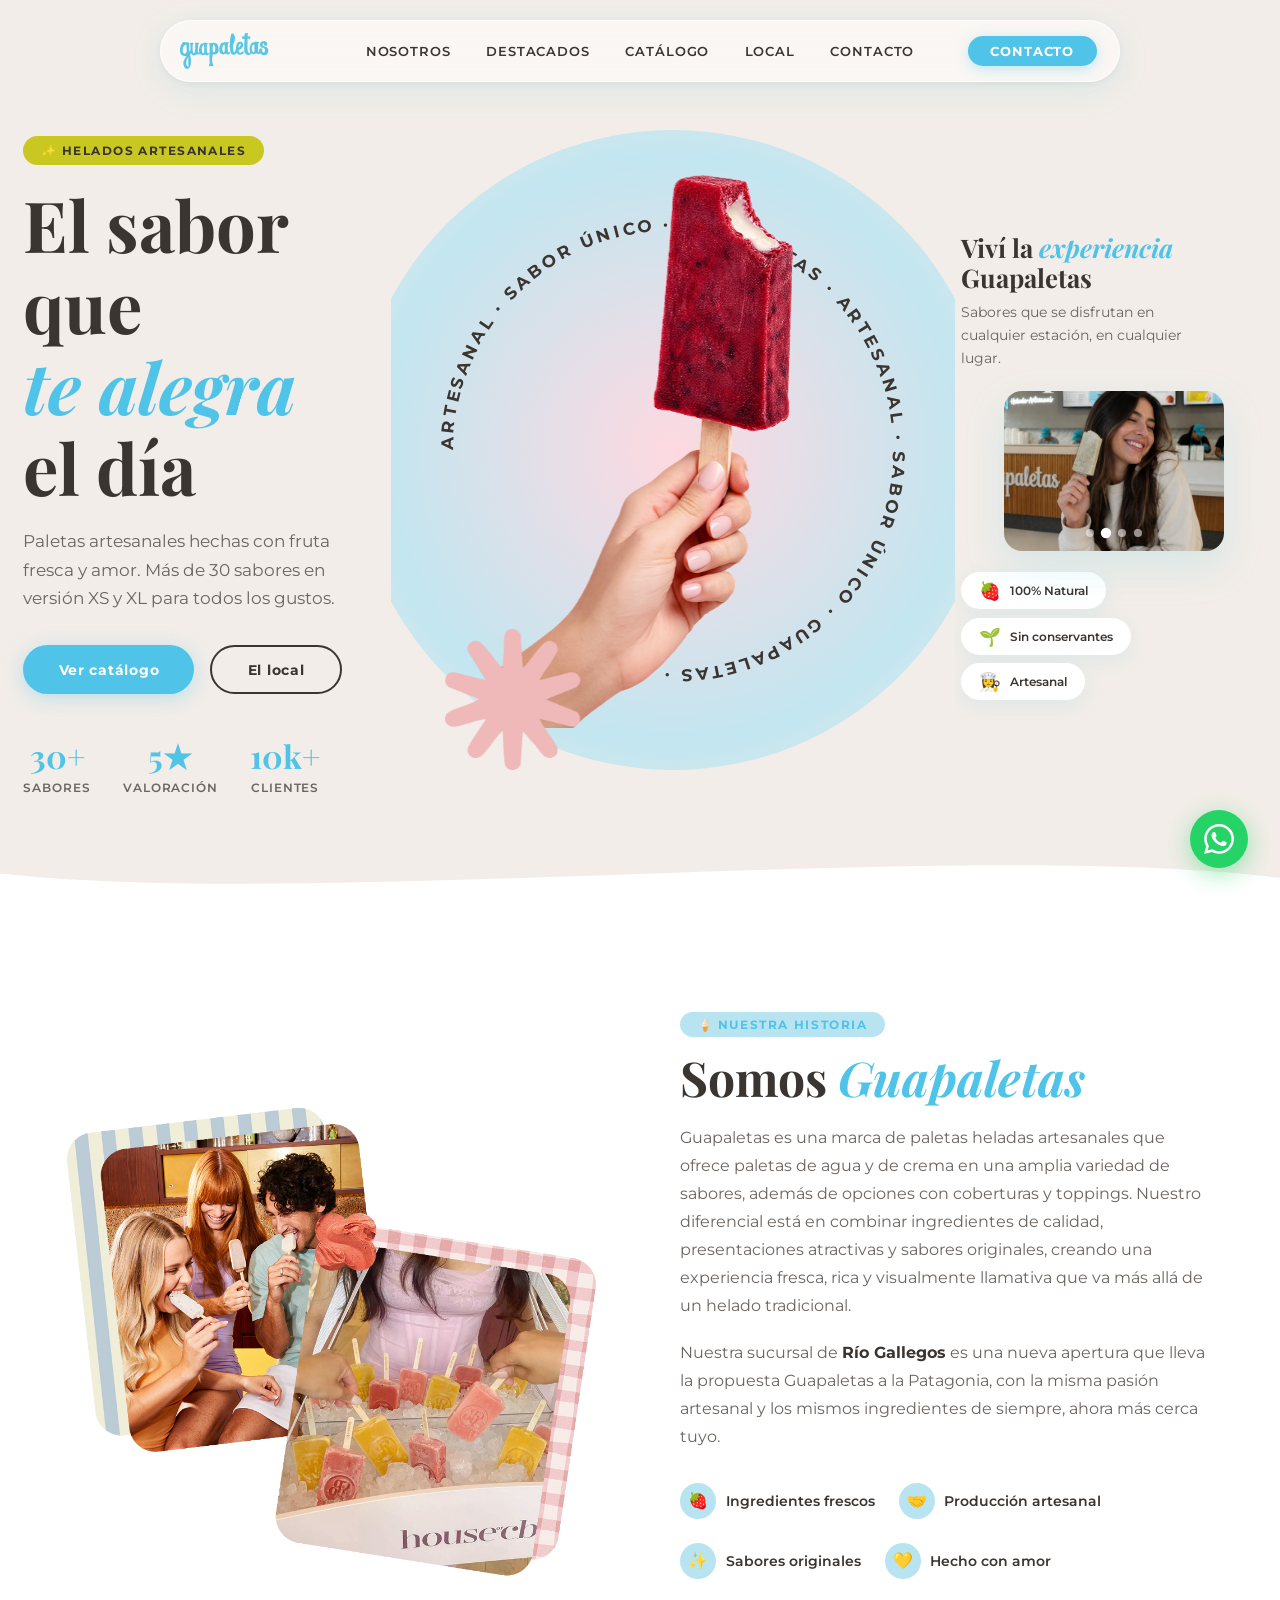
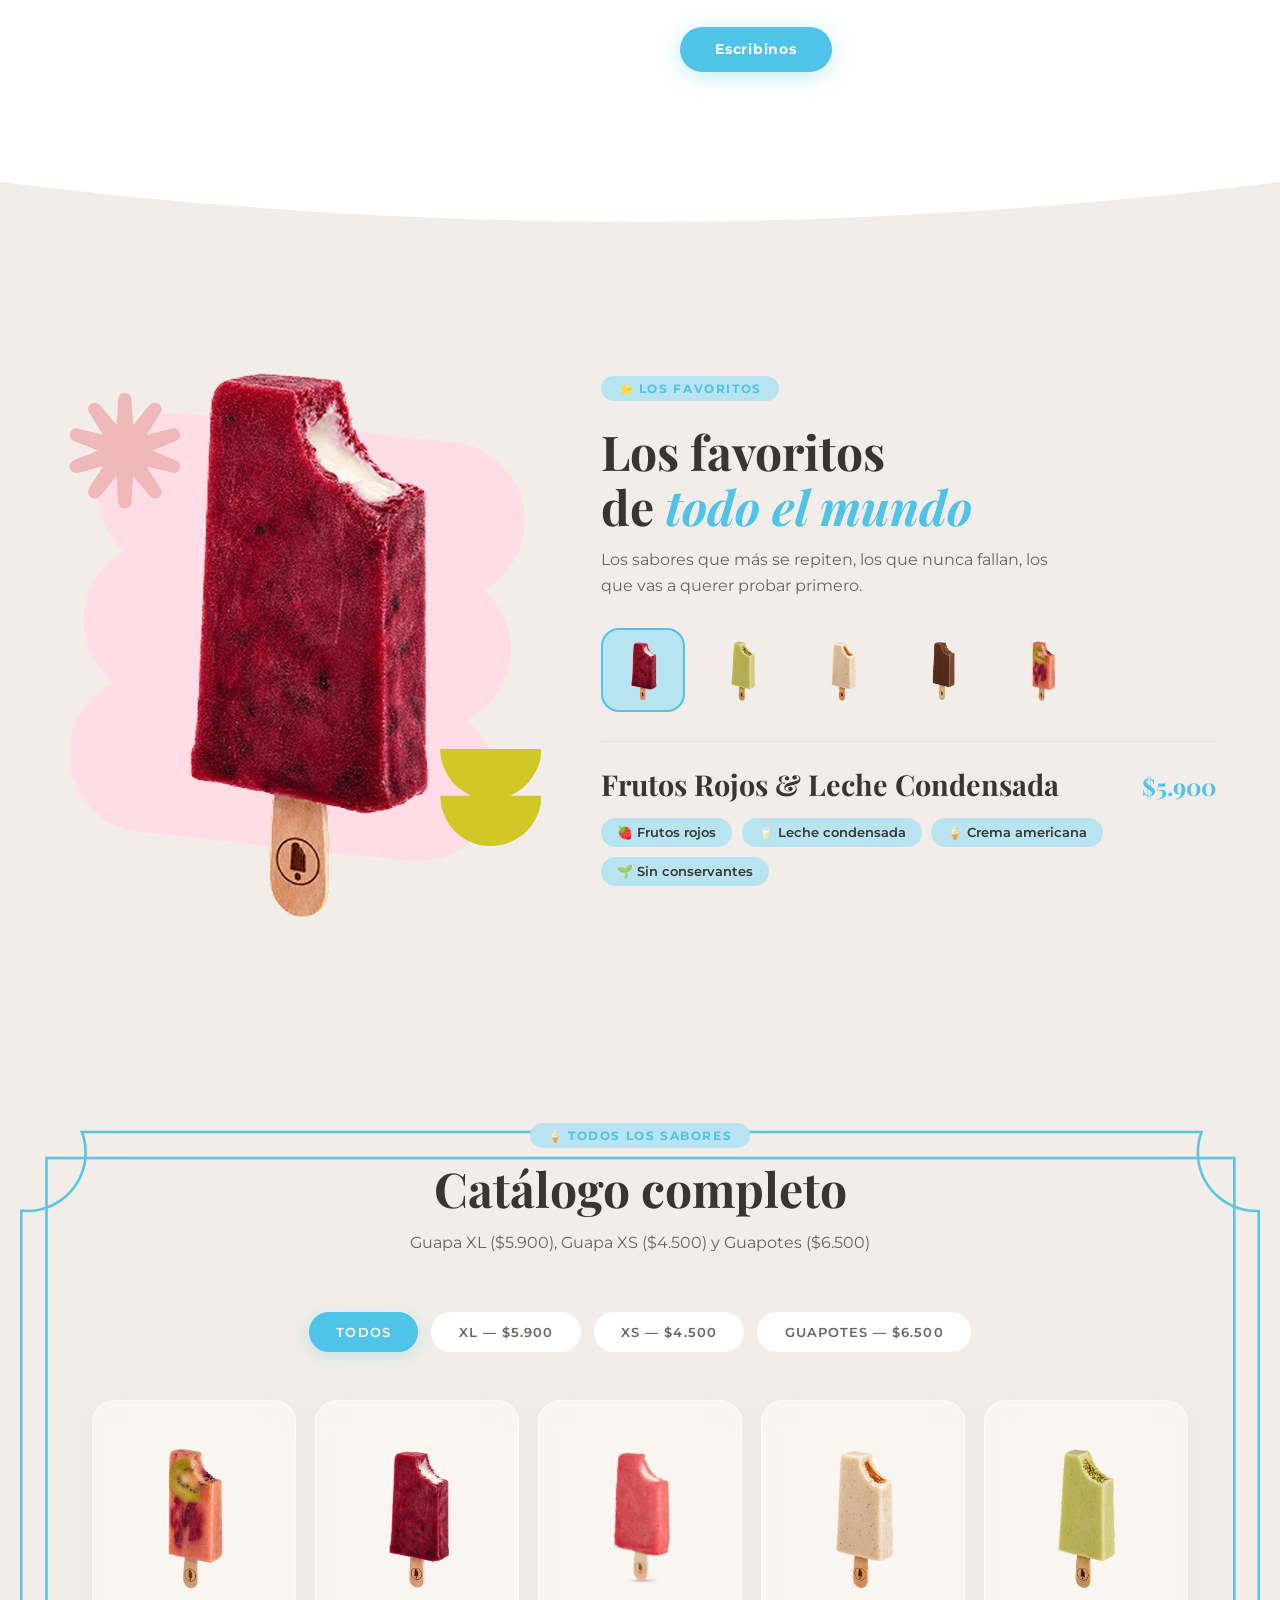
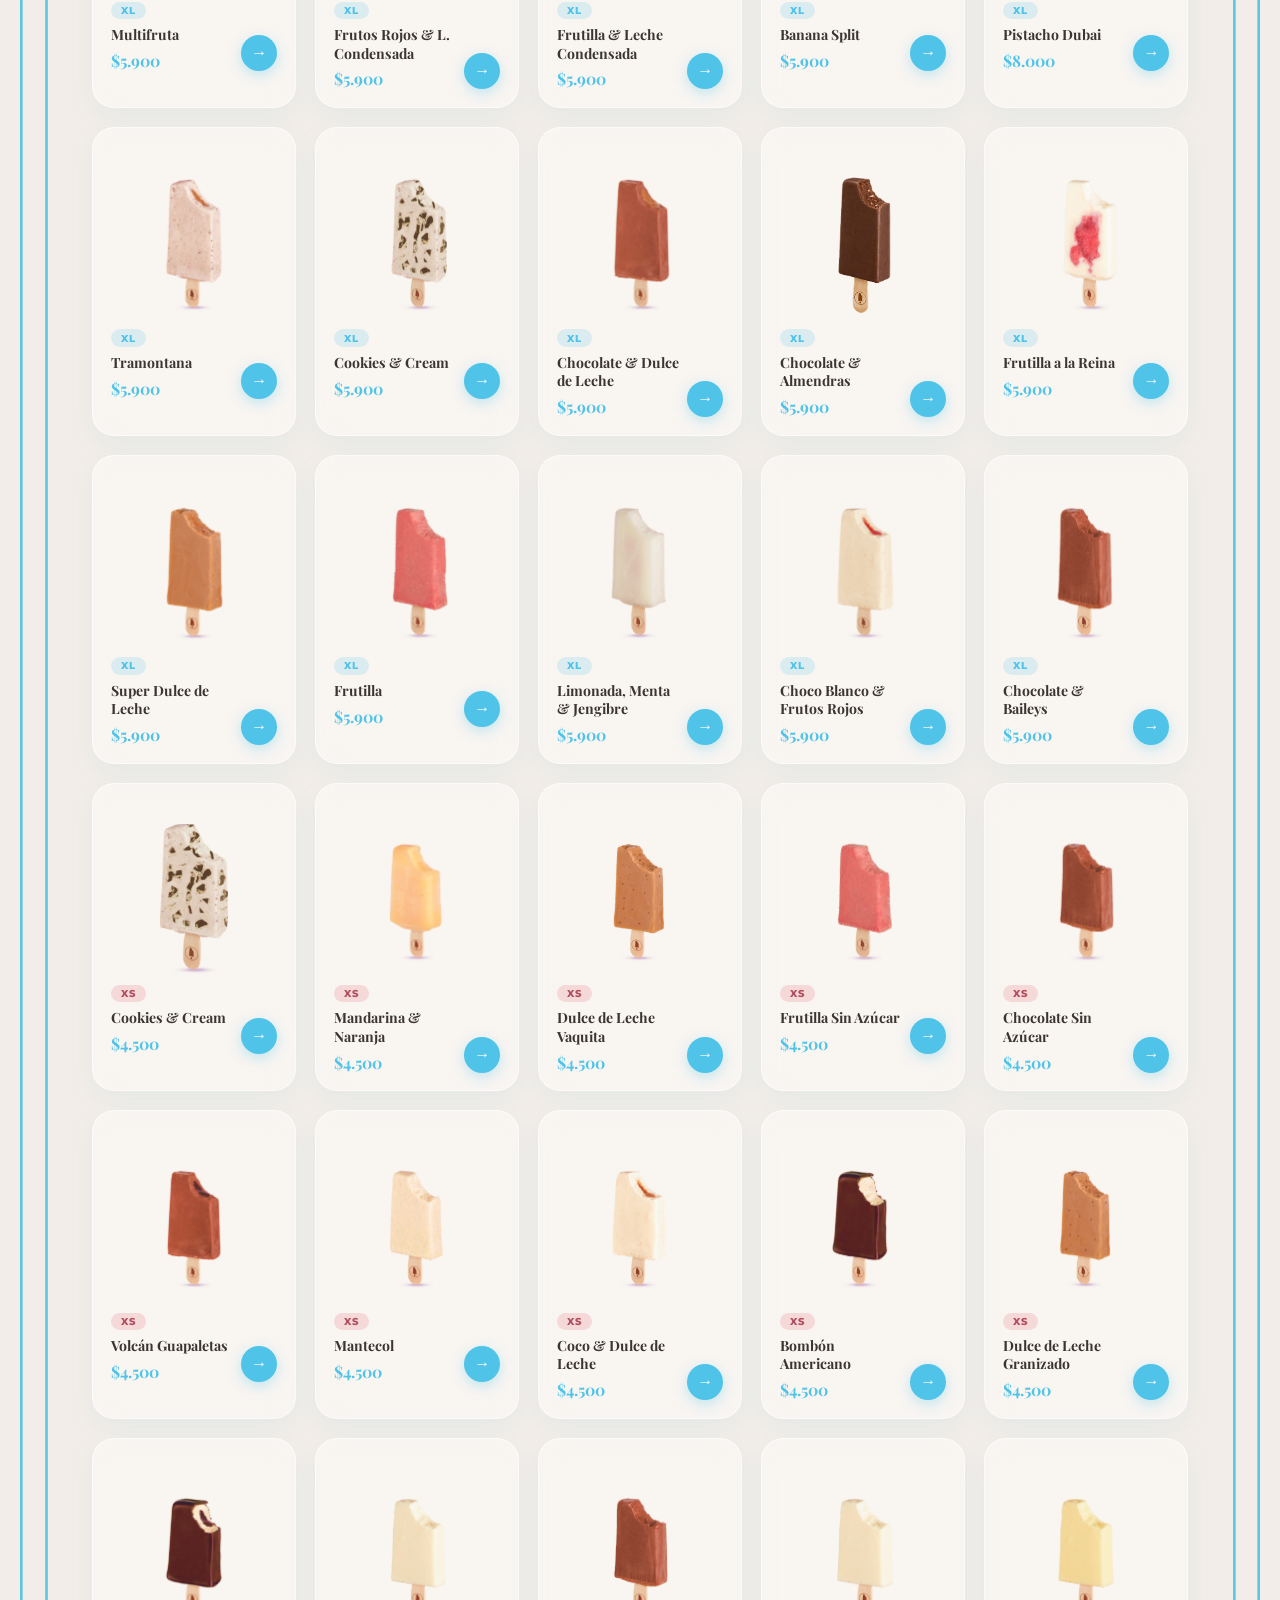
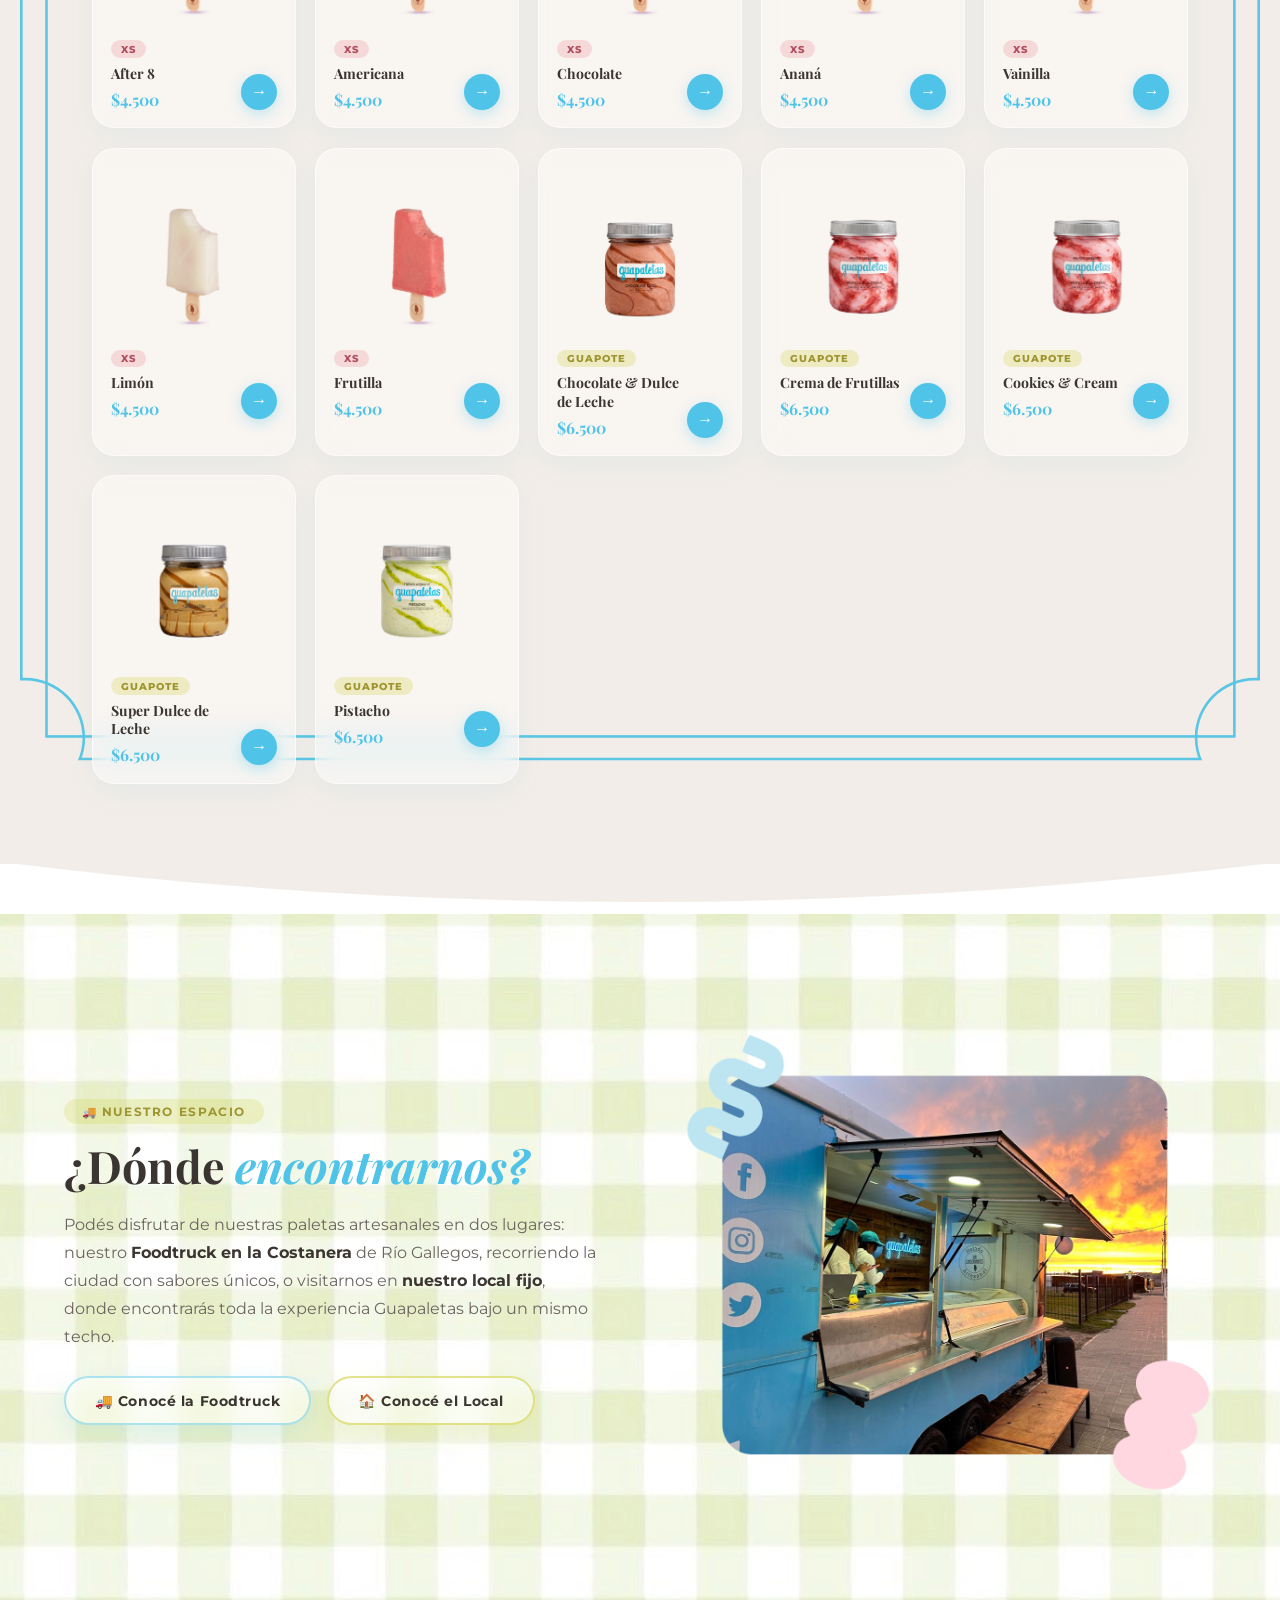
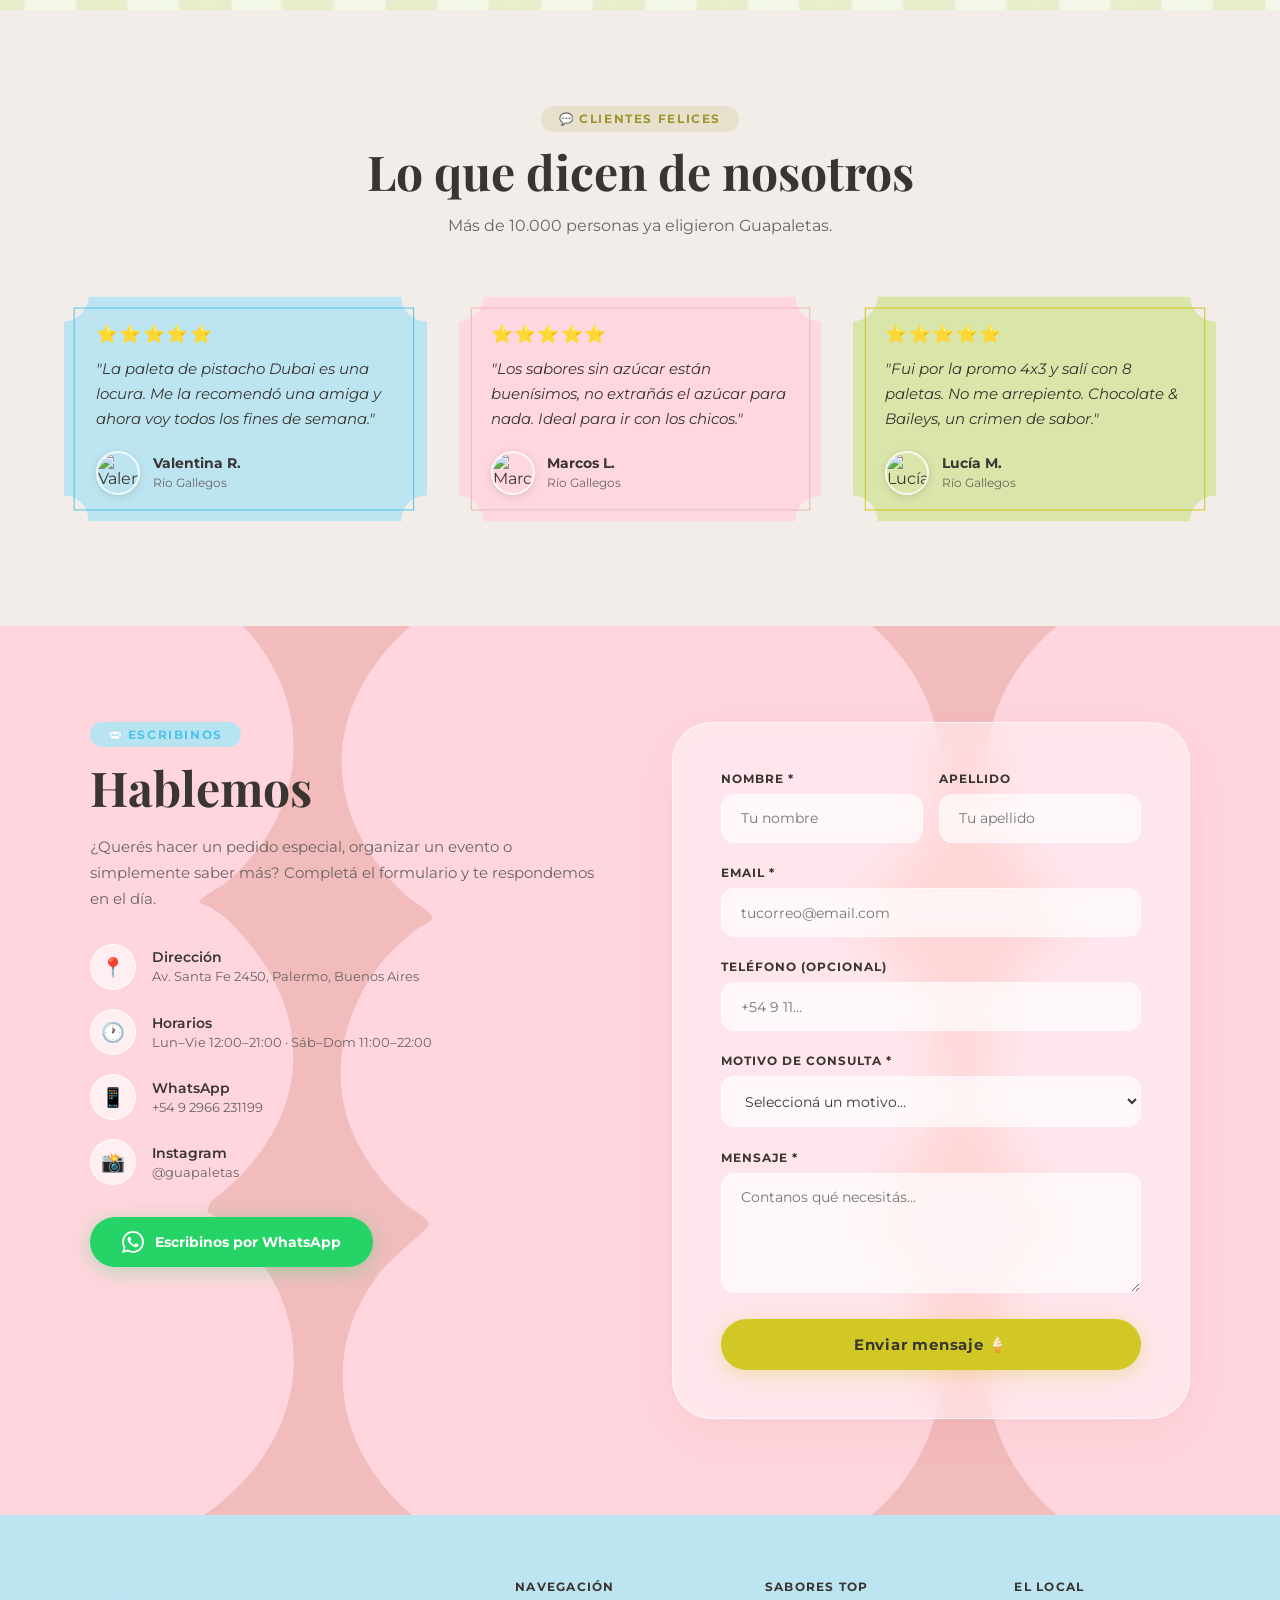
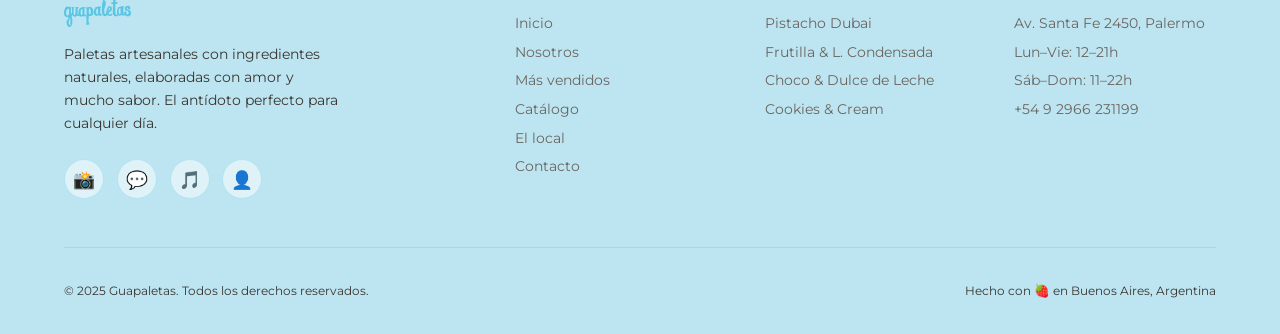
==== commit 31e27262: "commit finallll" ====
--- a/index.html
+++ b/index.html
@@ -1,222 +1,605 @@
 <!DOCTYPE html>
 <html lang="es">
 <head>
-  <meta charset="UTF-8">
-  <meta name="viewport" content="width=device-width, initial-scale=1.0">
-  <title>KOPI Rush</title>
-  <link rel="stylesheet" href="style.css">
+  <meta charset="UTF-8"/>
+  <!-- Google Tag Manager -->
+  <script>(function(w,d,s,l,i){w[l]=w[l]||[];w[l].push({'gtm.start':
+  new Date().getTime(),event:'gtm.js'});var f=d.getElementsByTagName(s)[0],
+  j=d.createElement(s),dl=l!='dataLayer'?'&l='+l:'';j.async=true;j.src=
+  'https://www.googletagmanager.com/gtm.js?id='+i+dl;f.parentNode.insertBefore(j,f);
+  })(window,document,'script','dataLayer','GTM-WF6NJMNF');</script>
+  <!-- End Google Tag Manager -->
+  <meta name="viewport" content="width=device-width,initial-scale=1.0"/>
+  <title>Guapaletas — Helados Artesanales</title>
+  <meta name="description" content="Guapaletas — Paletas artesanales con ingredientes naturales. Más de 30 sabores."/>
+  <link rel="preconnect" href="https://fonts.googleapis.com"/>
+  <link rel="preconnect" href="https://fonts.gstatic.com" crossorigin/>
+  <link href="https://fonts.googleapis.com/css2?family=Playfair+Display:ital,wght@0,400;0,600;0,700;0,900;1,400;1,700&family=Montserrat:wght@300;400;500;600;700;800&display=swap" rel="stylesheet"/>
+  <link rel="stylesheet" href="style.css"/>
 </head>
 <body>
-
-  <main>
-
-    <section id="pantalla-home" class="pantalla activa">
-      <div id="home-content">
-        <h1 id="titulo-juego">KOPI Rush</h1>
-      </div>
-      <div id="ilustracion-home">
-        <img src="img/kopi-house.svg" alt="KOPI cafetería">
-      </div>
-      <div id="girl-container">
-        <img src="img/girl-walking.svg" id="girl-walking" alt="personaje caminando">
-      </div>
-      <button id="btn-jugar">Jugar</button>
-    </section>
-
-    <section id="pantalla-modos" class="pantalla">
-      <button class="btn-volver" id="btn-volver-modos">←</button>
-      <div id="modos-container">
-        <button class="modo-card" id="btn-modo-junior">
-          <img src="img/barista-junior.svg" class="modo-personaje" alt="Barista Junior">
-          <span class="modo-label">Barista Junior</span>
+<!-- Google Tag Manager (noscript) -->
+<noscript><iframe src="https://www.googletagmanager.com/ns.html?id=GTM-WF6NJMNF"
+height="0" width="0" style="display:none;visibility:hidden"></iframe></noscript>
+<!-- End Google Tag Manager -->
+
+<!-- BOTÓN WHATSAPP FLOTANTE -->
+<a class="whatsapp-float" href="https://wa.me/5492966231199" target="_blank" rel="noopener" aria-label="Escribinos por WhatsApp">
+  <svg viewBox="0 0 24 24" xmlns="http://www.w3.org/2000/svg">
+    <path d="M17.472 14.382c-.297-.149-1.758-.867-2.03-.967-.273-.099-.471-.148-.67.15-.197.297-.767.966-.94 1.164-.173.199-.347.223-.644.075-.297-.15-1.255-.463-2.39-1.475-.883-.788-1.48-1.761-1.653-2.059-.173-.297-.018-.458.13-.606.134-.133.298-.347.446-.52.149-.174.198-.298.298-.497.099-.198.05-.371-.025-.52-.075-.149-.669-1.612-.916-2.207-.242-.579-.487-.5-.669-.51-.173-.008-.371-.01-.57-.01-.198 0-.52.074-.792.372-.272.297-1.04 1.016-1.04 2.479 0 1.462 1.065 2.875 1.213 3.074.149.198 2.096 3.2 5.077 4.487.709.306 1.262.489 1.694.625.712.227 1.36.195 1.871.118.571-.085 1.758-.719 2.006-1.413.248-.694.248-1.289.173-1.413-.074-.124-.272-.198-.57-.347m-5.421 7.403h-.004a9.87 9.87 0 01-5.031-1.378l-.361-.214-3.741.982.998-3.648-.235-.374a9.86 9.86 0 01-1.51-5.26c.001-5.45 4.436-9.884 9.888-9.884 2.64 0 5.122 1.03 6.988 2.898a9.825 9.825 0 012.893 6.994c-.003 5.45-4.437 9.884-9.885 9.884m8.413-18.297A11.815 11.815 0 0012.05 0C5.495 0 .16 5.335.157 11.892c0 2.096.547 4.142 1.588 5.945L.057 24l6.305-1.654a11.882 11.882 0 005.683 1.448h.005c6.554 0 11.89-5.335 11.893-11.893a11.821 11.821 0 00-3.48-8.413z"/>
+  </svg>
+</a>
+
+<!-- NAVBAR FLOTANTE OVALADO -->
+<nav class="navbar" id="navbar">
+  <!-- Logo izquierda -->
+  <a href="#home" class="navbar-logo">
+    <svg width="567" height="231" viewBox="0 0 567 231" fill="none" xmlns="http://www.w3.org/2000/svg">
+      <path d="M120.445 62.7516C122.226 63.2522 123.492 67.4193 122.653 68.6267C122.3 69.1273 117.222 68.9801 116.707 71.1004C117.693 80.7598 111.939 118.057 116.634 124.006C118.032 125.773 123.109 126.98 124.125 126.067C124.625 125.626 121.579 117.13 121.343 114.877C120.342 104.893 126.789 77.432 134.368 70.8059C139.71 66.1382 144.449 69.2157 148.217 68.6267C149.601 68.4058 149.291 65.5345 151.587 64.5333C157.151 62.089 169.616 63.2522 175.385 65.2253C187.027 69.201 174.502 71.3508 173.354 73.0146C171.485 75.724 172.177 123.638 174.914 127.54C177.652 131.442 179.653 125.007 182.994 126.715C191.059 130.823 180.801 143.634 173.428 143.634C169.086 143.634 164.789 138.024 161.669 137.921C158.814 137.832 155.576 141.278 152.5 141.94C137.547 145.165 131.866 135.094 128.098 135.182C125.861 135.226 122.521 137.847 118.93 137.935C115.339 138.024 112.292 135.874 109.054 136.64C106.788 137.17 103.874 140.645 100.871 141.823C93.5863 144.694 86.3307 144.414 79.4577 140.571C76.4407 140.35 70.5096 128.438 68.2284 130.485C67.5514 131.088 65.1672 140.983 65.2113 142.927C65.3585 148.817 69.0673 156.974 69.656 163.63C71.0394 179.208 71.9224 209.865 61.5909 221.777C34.3344 253.2 10.4334 195.067 26.7402 173.657L41.7077 148.154C22.0601 152.439 2.28001 142.353 0.455057 120.958C-1.17857 101.89 1.36753 85.0004 11.6697 68.7592C22.3692 51.8995 24.6945 58.9379 39.8681 60.9404C44.4893 61.5589 48.934 57.8777 54.9092 62.0742C63.7249 68.2733 55.6598 94.7334 57.8527 104.776L60.8403 121.635C61.3554 117.306 65.903 114.671 66.6831 110.533C67.8016 104.555 67.6103 80.2886 66.8597 73.7361C66.4329 70.0108 60.752 70.6881 60.8697 66.4475C61.6497 63.1344 81.0619 61.073 83.9759 62.3246C92.2471 65.9026 83.2548 68.1555 82.9016 69.6574C80.7381 79.0222 80.3113 108.133 81.5917 117.836C83.7552 134.063 94.4547 132.414 96.1913 116.496C97.4717 104.761 98.1046 87.0472 97.7219 75.1939C97.5747 70.7765 96.2207 67.0512 96.1766 62.7516C102.696 63.9148 114.823 61.1613 120.46 62.7516H120.445ZM41.5017 77.697C31.0818 70.1139 20.5737 90.0657 18.7929 97.9875C16.5411 108.015 15.4079 135.962 31.4498 132.855C51.3918 128.998 39.662 91.1406 41.5017 77.697ZM155.031 123.859C156.915 115.127 155.031 91.759 155.031 81.1573C155.031 80.9365 153.398 77.4173 152.691 77.4173C136.384 79.6996 137.635 124.492 146.171 129.866C149.144 131.736 154.472 126.435 155.031 123.859ZM53.4816 156.989C50.0378 156.253 51.1121 157.416 50.1849 158.874C40.5451 173.981 31.9943 206.626 52.6869 215.917C57.3817 210.13 53.5846 203.578 53.4227 197.526C53.0695 184.038 53.8201 170.462 53.4816 156.974V156.989Z" fill="#5BC6E4"/>
+      <path d="M436.015 1.0549C437.074 6.45882 431.143 17.2372 433.88 21.5957C436.618 25.9542 451.026 13.291 451.026 28.1482C451.026 44.4777 434.764 31.5937 433.203 39.9278C434.16 60.2036 431.879 81.6132 433.203 101.756C433.719 109.472 434.646 129.218 445.61 127.583C454.779 126.214 447.288 115.112 446.596 108.986C445.389 98.1636 451.865 66.8886 462.653 62.0589C466.891 60.1594 471.366 62.2209 474.854 61.3227C476.355 60.9398 476.252 58.3336 477.326 57.6415C480.608 55.5065 506.496 57.244 508.188 59.8944C511.205 64.6063 504.126 64.6799 502.316 66.3879C498.931 69.5979 502.566 73.3379 502.419 76.8129C502.287 80.0082 500.933 82.85 500.888 85.5888C500.8 90.5363 501.124 119.087 503.744 120.987C510.69 126.052 506.525 115.995 506.702 112.137C507.114 103.244 513.222 96.8678 522.273 97.9869C534.635 99.5183 519.58 123.402 533.973 124.697C549.412 126.096 548.44 100.019 535.827 94.777C530.882 92.7155 526.129 94.2469 520.742 90.7277C513.192 85.795 512.898 74.7073 514.222 66.5205C515.724 57.2145 532.472 49.8964 541.405 50.9418C566.248 53.8426 566.042 87.8711 544.614 81.5837C539.36 80.0376 538.977 73.4557 537.873 69.1562C537.491 67.6837 538.491 64.4885 535.489 65.7106C531.03 67.5217 529.013 75.1932 530.235 79.5223C530.573 80.7591 548.558 86.7962 553.474 90.389C582.879 111.931 560.14 154.25 525.334 139.157C521.831 137.64 514.134 130.558 513.398 130.572C512.103 130.572 507.276 139.908 496.841 135.27C494.369 134.18 492.676 130.587 489.895 130.514C483.934 130.366 479.931 138.98 466.921 135.741C463.816 134.975 460.475 131.426 457.781 132.119C455.927 132.59 450.32 138.362 446.022 139.643C429.863 144.458 413.983 133.12 412.526 116.555C410.274 91.1252 413.644 61.8527 414.056 36.232L399.339 37.7192C400.605 34.0969 397.749 27.8978 398.206 25.3652C399.354 18.96 413.055 22.5234 414.056 21.5221C414.719 20.8448 412.629 5.88457 416.97 3.0869C419.193 1.64389 434.072 -1.6986 436 1.0549H436.015ZM475.869 71.5857C457.929 73.1171 458.591 109.016 465.861 120.633C470.085 127.377 476.369 120.427 477.267 114.95C478.062 110.105 477.606 73.0876 475.869 71.6004V71.5857Z" fill="#5BC6E4"/>
+      <path d="M366.74 129.277C363.223 127.245 357.527 135.683 352.685 137.538C330.638 145.99 323.294 126.907 321.381 109.119C320.837 104.128 322.485 95.6905 321.131 91.7001C320.174 88.9172 315.391 89.1528 315.377 85.5894C315.362 83.0274 319.203 81.6138 319.865 78.1977C320.984 72.4551 319.321 63.9737 319.909 57.6274C320.601 50.0737 326.223 6.28277 331.315 3.88266C344.061 -2.1397 350.904 13.9248 352.111 23.9081C355.04 48.0123 347.446 55.3157 341.205 74.5165C338.115 83.9992 339.984 104.746 342.339 114.671C345.9 129.675 351.11 125.199 355.305 113.669C361.677 96.1323 357.233 65.4609 377.307 57.6422C404.593 47.011 414.763 81.9672 394.821 98.7238C386.917 105.379 372.274 106.881 377.175 118.116C385.299 136.699 396.778 117.689 404.799 117.557C414.512 117.395 407.272 131.147 401.355 134.725C389.979 141.602 378.867 139.953 368.565 132.546C367.52 131.795 367.182 129.557 366.755 129.321L366.74 129.277ZM374.334 93.6585C376.571 96.2206 398.883 71.9839 386.579 68.7887C379.75 67.0217 373.848 88.2104 374.334 93.6585Z" fill="#5BC6E4"/>
+      <path d="M209.706 138.052C207.028 161.317 201.567 186.968 215.387 207.759C214.99 209.584 202.303 212.529 199.772 212.78C176.931 215.033 189.249 205.992 190.412 193.122C191.677 179.267 188.646 164.836 188.749 151.835C188.852 136.727 194.047 84.9261 188.557 74.1182C186.909 70.8935 182.523 71.2764 183.009 67.1682C205.306 65.1068 234.608 52.959 244.071 81.8928C246.205 88.4011 247.765 104.937 247.883 112.063C248.221 132.413 226.999 140.718 209.706 138.038V138.052ZM214.651 73.0581C209.309 74.8692 207.16 115.612 213.121 121.679C215.652 124.255 222.216 123.74 224.35 121.046C226.293 118.572 226.307 94.5265 225.601 90.0649C224.791 84.9702 219.052 80.6559 219.037 74.5452C218.242 72.9255 216.138 72.5574 214.651 73.0581Z" fill="#5BC6E4"/>
+      <path d="M313.993 61.2944C317.496 65.535 307.591 67.3609 306.826 69.5696C305.487 87.6514 305.796 105.144 308.121 123.123C327.268 116.158 321.631 139.379 305.899 137.965C300.748 137.509 297.304 132.046 294.39 132.223C287.517 132.664 285.28 140.218 271.593 136.832C244.601 130.147 249.281 87.8281 261.85 70.2027C269.473 59.5127 271.607 64.7547 280.6 62.7079C281.644 62.4723 281.483 60.2342 282.734 59.9102C287.752 58.5998 311.624 58.4083 314.008 61.2944H313.993ZM286.016 73.0446C275.713 72.485 272.299 87.8575 271.46 96.0297C270.871 101.743 272.549 124.095 279.407 124.698C286.766 125.361 287.016 113.272 287.473 107.633C288.4 96.1328 287.208 84.412 286.016 73.0446Z" fill="#5BC6E4"/>
+    </svg>
+  </a>
+
+  <!-- Links centrados -->
+  <ul class="navbar-links" id="navLinks">
+    <button class="navbar-links-close" id="navLinksClose" aria-label="Cerrar menú">&times;</button>
+    <li><a href="#sobre-nosotros">Nosotros</a></li>
+    <li><a href="#mas-vendidos">Destacados</a></li>
+    <li><a href="#catalogo">Catálogo</a></li>
+    <li><a href="#galeria">Local</a></li>
+    <li><a href="#contacto" class="navbar-links-contacto">Contacto</a></li>
+  </ul>
+  <div class="navbar-overlay" id="navOverlay"></div>
+
+  <!-- CTA derecha -->
+  <a href="#contacto" class="navbar-cta">Contacto</a>
+
+  <!-- Hamburger mobile -->
+  <div class="hamburger" id="hamburger"><span></span><span></span><span></span></div>
+</nav>
+
+<!-- HERO -->
+<section id="home">
+  <div class="hero-bg-shapes">
+    <div class="shape shape-1"></div>
+    <div class="shape shape-2"></div>
+    <div class="shape shape-3"></div>
+  </div>
+  <div class="hero-container hero-container-3col">
+    <div class="hero-content">
+      <span class="hero-badge">✨ Helados artesanales</span>
+      <h1 class="hero-title">El sabor que<br><em>te alegra</em><br>el día</h1>
+      <p class="hero-subtitle">Paletas artesanales hechas con fruta fresca y amor. Más de 30 sabores en versión XS y XL para todos los gustos.</p>
+      <div class="hero-actions">
+        <a href="#catalogo" class="btn-primary">Ver catálogo</a>
+        <a href="#galeria" class="btn-secondary">El local</a>
+      </div>
+      <div class="hero-stats">
+        <div class="stat"><span class="stat-num">30+</span><span class="stat-label">Sabores</span></div>
+        <div class="stat"><span class="stat-num">5★</span><span class="stat-label">Valoración</span></div>
+        <div class="stat"><span class="stat-num">10k+</span><span class="stat-label">Clientes</span></div>
+      </div>
+    </div>
+
+    <div class="hero-visual">
+      <div class="hero-circle-bg"></div>
+
+      <!-- Círculo de texto rotativo -->
+      <svg class="hero-text-ring" viewBox="0 0 500 500" xmlns="http://www.w3.org/2000/svg">
+        <defs>
+          <path id="ringPath" d="M 250,250 m -200,0 a 200,200 0 1,1 400,0 a 200,200 0 1,1 -400,0"/>
+        </defs>
+        <text font-family="Montserrat, sans-serif" font-weight="700" font-size="15.5" letter-spacing="3" fill="#3A3530">
+          <textPath href="#ringPath" startOffset="0%">
+            ARTESANAL · SABOR ÚNICO · GUAPALETAS · ARTESANAL · SABOR ÚNICO · GUAPALETAS ·
+          </textPath>
+        </text>
+      </svg>
+
+      <!-- Imagen principal: mano con paleta -->
+      <img class="hero-paletas-img" src="img/guapa-primerimagen.png" alt="Paleta artesanal Guapaletas"/>
+    </div>
+
+    <!-- Columna derecha: copy + slider + badges de beneficios -->
+    <div class="hero-side">
+      <div class="hero-side-copy">
+        <h3>Viví la <em>experiencia</em><br>Guapaletas</h3>
+        <p>Sabores que se disfrutan en cualquier estación, en cualquier lugar.</p>
+      </div>
+
+      <div class="hero-side-slider">
+        <div class="hero-slider-track" id="heroSliderTrack">
+          <img src="img/slider-guapa1.png" alt="Amigas disfrutando paletas Guapaletas"/>
+          <img src="img/slider-guapa2.png" alt="Viví la experiencia Guapaletas"/>
+          <img src="img/slider-guapa3.png" alt="Paleta de pistacho en la nieve"/>
+          <img src="img/slider-guapa4.png" alt="Frutilla a la Reina Guapaletas"/>
+        </div>
+        <div class="hero-slider-dots" id="heroSliderDots"></div>
+      </div>
+
+      <div class="hero-side-badges">
+        <div class="hero-mini-badge"><span>🍓</span> 100% Natural</div>
+        <div class="hero-mini-badge"><span>🌱</span> Sin conservantes</div>
+        <div class="hero-mini-badge"><span>👩‍🍳</span> Artesanal</div>
+      </div>
+    </div>
+  </div>
+
+  <!-- wave superpuesto sobre toda la sección, crema a blanco de punta a punta -->
+  <div class="hero-closing-wave">
+    <svg xmlns="http://www.w3.org/2000/svg" viewBox="0 0 1440 80" preserveAspectRatio="none">
+      <path fill="#ffffff" d="M0,50 C360,90 1080,10 1440,55 L1440,80 L0,80 Z"/>
+    </svg>
+  </div>
+</section>
+
+<!-- SOBRE NOSOTROS -->
+<section id="sobre-nosotros">
+  <div class="sobre-inner">
+    <div class="sobre-imgs reveal">
+      <img class="sobre-img-unica" src="img/imagen-nosotros.png" alt="Guapaletas — Nuestro local"/>
+    </div>
+    <div class="sobre-text reveal reveal-delay-2">
+      <span class="section-tag tag-celeste">🍦 Nuestra historia</span>
+      <h2>Somos <em>Guapaletas</em></h2>
+      <p>Guapaletas es una marca de paletas heladas artesanales que ofrece paletas de agua y de crema en una amplia variedad de sabores, además de opciones con coberturas y toppings. Nuestro diferencial está en combinar ingredientes de calidad, presentaciones atractivas y sabores originales, creando una experiencia fresca, rica y visualmente llamativa que va más allá de un helado tradicional.</p>
+      <p>Nuestra sucursal de <strong>Río Gallegos</strong> es una nueva apertura que lleva la propuesta Guapaletas a la Patagonia, con la misma pasión artesanal y los mismos ingredientes de siempre, ahora más cerca tuyo.</p>
+      <div class="sobre-valores">
+        <div class="valor-item"><div class="valor-icon">🍓</div>Ingredientes frescos</div>
+        <div class="valor-item"><div class="valor-icon">🤝</div>Producción artesanal</div>
+        <div class="valor-item"><div class="valor-icon">✨</div>Sabores originales</div>
+        <div class="valor-item"><div class="valor-icon">💛</div>Hecho con amor</div>
+      </div>
+      <a href="#contacto" class="btn-primary" style="margin-top:1rem">Escribinos</a>
+    </div>
+  </div>
+</section>
+
+<div class="wave-sep" style="background:#fff"><svg xmlns="http://www.w3.org/2000/svg" viewBox="0 0 1440 60" preserveAspectRatio="none"><path fill="var(--crema)" d="M0,0 C480,60 960,60 1440,0 L1440,60 L0,60 Z"/></svg></div>
+
+<!-- DESTACADOS — MÁS VENDIDOS -->
+<section id="mas-vendidos" class="favoritos-section">
+
+  <div class="favoritos-inner">
+
+    <!-- Columna izquierda: paleta grande activa -->
+    <div class="favoritos-main">
+      <img class="favoritos-main-bg" src="img/favorites-fondo.svg" alt=""/>
+      <img class="favoritos-main-img" id="favMainImg" src="img/frutos-rojos-catalogo.png" alt="Frutos Rojos & Leche Condensada"/>
+    </div>
+
+    <!-- Columna derecha: copy + miniaturas + ingredientes -->
+    <div class="favoritos-side">
+
+      <div class="favoritos-copy">
+        <span class="section-tag tag-celeste">⭐ Los favoritos</span>
+        <h2>Los favoritos<br>de <em>todo el mundo</em></h2>
+        <p>Los sabores que más se repiten, los que nunca fallan, los que vas a querer probar primero.</p>
+      </div>
+
+      <!-- miniaturas -->
+      <div class="favoritos-thumbs" id="favThumbs">
+        <button class="fav-thumb active" data-img="img/frutos-rojos-catalogo.png" data-title="Frutos Rojos &amp; Leche Condensada" data-price="$5.900" data-ingredients="Frutos rojos,Leche condensada,Crema americana,Sin conservantes">
+          <img src="img/frutos-rojos-catalogo.png" alt="Frutos Rojos"/>
         </button>
-        <button class="modo-card" id="btn-modo-pro">
-          <img src="img/barista-pro.svg" class="modo-personaje" alt="Barista Pro">
-          <span class="modo-label">Barista Pro</span>
+        <button class="fav-thumb" data-img="img/pistacho-catalogo.png" data-title="Pistacho Dubai" data-price="$8.000" data-ingredients="Pistacho auténtico,Crema dubai,Sin conservantes,Edición limitada">
+          <img src="img/pistacho-catalogo.png" alt="Pistacho"/>
         </button>
-      </div>
-    </section>
-
-    <section id="pantalla-instrucciones" class="pantalla">
-      <button class="btn-volver" id="btn-volver-instrucciones">←</button>
-      <div id="instrucciones-content">
-        <h1 id="instrucciones-titulo">¿Listo para el rush?</h1>
-        <p id="subtitulo-instrucciones">
-          Completá cada pedido eligiendo los ingredientes
-          en el orden correcto. Tenés 50 segundos.
-          ¡Tocá cada pedido para ver sus ingredientes!
-        </p>
-        <div id="cards-pedidos"></div>
-        <button id="btn-empezar">¡Empezar!</button>
-      </div>
-    </section>
-
-    <section id="pantalla-countdown" class="pantalla">
-      <button class="btn-volver" id="btn-volver-countdown">←</button>
-      <div id="countdown-wrapper">
-        <p id="countdown-sub">el juego empieza en</p>
-        <div id="countdown-anillo">
-          <div id="numero-countdown">3</div>
+        <button class="fav-thumb" data-img="img/banana-catalogo.png" data-title="Banana Split" data-price="$5.900" data-ingredients="Banana natural,Dulce de leche,Crema americana,Sin gluten">
+          <img src="img/banana-catalogo.png" alt="Banana Split"/>
+        </button>
+        <button class="fav-thumb" data-img="img/chocolate-almendras-catalogo.png" data-title="Chocolate &amp; Almendras" data-price="$5.900" data-ingredients="Chocolate intenso,Almendras tostadas,Artesanal,Sin conservantes">
+          <img src="img/chocolate-almendras-catalogo.png" alt="Chocolate y Almendras"/>
+        </button>
+        <button class="fav-thumb" data-img="img/multifruta-catalogo.png" data-title="Multifruta" data-price="$5.900" data-ingredients="Frutilla,Kiwi,Frutas de estación,Sin azúcar agregada">
+          <img src="img/multifruta-catalogo.png" alt="Multifruta"/>
+        </button>
+      </div>
+
+      <!-- info activa: nombre, precio, ingredientes -->
+      <div class="favoritos-info" id="favInfo">
+        <div class="favoritos-info-head">
+          <h3 id="favTitle">Frutos Rojos &amp; Leche Condensada</h3>
+          <span class="favoritos-price" id="favPrice">$5.900</span>
         </div>
-        <p id="texto-countdown">¡Preparate!</p>
-      </div>
-    </section>
-
-    <section id="pantalla-juego" class="pantalla">
-      <header class="hud">
-        <div id="hud-vidas">
-          <span id="vidas">❤️ 3</span>
+        <div class="favoritos-ingredients" id="favIngredients">
+          <span class="ing-pill">🍓 Frutos rojos</span>
+          <span class="ing-pill">🥛 Leche condensada</span>
+          <span class="ing-pill">🍦 Crema americana</span>
+          <span class="ing-pill">🌱 Sin conservantes</span>
         </div>
-        <div id="hud-timer">
-          <p id="timer-label">⚡ ¡Dale, que podés!</p>
-          <div id="timer-barra-container">
-            <div id="timer-barra"></div>
-          </div>
-          <span id="timer" style="display:none">50</span>
-        </div>
-        <div id="hud-puntaje">
-          <span id="puntaje">★ 0</span>
-        </div>
-      </header>
-
-      <div id="recibo-container">
-        <div id="maquinita-wrapper">
-          <img src="img/maquinita.svg" id="maquinita-img">
-        </div>
-        <div id="recibo-wrapper">
-          <div id="recibo">
-            <p id="recibo-label">PEDIDO</p>
-            <h2 id="pedido-nombre"></h2>
-            <div id="vaso-container">
-              <svg id="vaso-svg" viewBox="0 0 200 300"
-                   xmlns="http://www.w3.org/2000/svg"
-                   width="140" height="210">
-                <clipPath id="clip-vaso">
-                  <path d="M15,10 L35,285 Q35,295 50,295
-                           L150,295 Q165,295 165,285 L185,10 Z"/>
-                </clipPath>
-                <rect id="liquido-fill" x="0" y="300"
-                      width="200" height="300"
-                      fill="#C68642" clip-path="url(#clip-vaso)"/>
-                <g id="hielos-group" clip-path="url(#clip-vaso)" opacity="0">
-                  <rect x="40" y="210" width="34" height="30"
-                        rx="5" fill="rgba(255,255,255,0.55)"
-                        stroke="rgba(255,255,255,0.95)" stroke-width="1.5"/>
-                  <rect x="82" y="225" width="30" height="28"
-                        rx="5" fill="rgba(255,255,255,0.45)"
-                        stroke="rgba(255,255,255,0.95)" stroke-width="1.5"/>
-                  <rect x="125" y="215" width="32" height="29"
-                        rx="5" fill="rgba(255,255,255,0.5)"
-                        stroke="rgba(255,255,255,0.95)" stroke-width="1.5"/>
-                </g>
-                <path d="M15,10 L35,285 Q35,295 50,295
-                         L150,295 Q165,295 165,285 L185,10 Z"
-                      fill="rgba(255,255,255,0.06)"
-                      stroke="#2E1A0E" stroke-width="3"/>
-                <path d="M38,10 L55,285" stroke="#2E1A0E"
-                      stroke-width="1.2" opacity="0.12"/>
-                <path d="M162,10 L145,285" stroke="#2E1A0E"
-                      stroke-width="1.2" opacity="0.12"/>
-                <path d="M28,20 L46,270"
-                      stroke="rgba(255,255,255,0.5)"
-                      stroke-width="4" stroke-linecap="round"/>
-              </svg>
-              <img id="vaso-real" src="" alt=""
-                   style="display:none; width:140px; height:210px; object-fit:contain;">
-            </div>
-            <div id="pista-container">
-              <div id="pista-emojis"></div>
-              <button id="btn-pista" style="display:none">Ver pista 💡</button>
-            </div>
-            <div id="recibo-spacer"></div>
-          </div>
-        </div>
-      </div>
-
-      <div id="dialogo-container">
-        <div id="dialogo-burbuja">
-          <span id="dialogo-texto"></span>
-        </div>
-      </div>
-
-      <div id="feedback-ingrediente"></div>
-      <div id="ingredientes-container"></div>
-    </section>
-
-    <section id="pantalla-gameover" class="pantalla">
-      <button class="btn-volver" id="btn-volver-gameover">←</button>
-      <div id="gameover-content">
-        <h1 id="gameover-titulo">Game Over</h1>
-        <p id="gameover-puntaje">
-          Puntaje final: <strong id="puntaje-final">0</strong> puntos
-        </p>
-        <button id="btn-reintentar">Reintentar</button>
-      </div>
-    </section>
-
-    <section id="pantalla-victoria" class="pantalla">
-      <button class="btn-volver" id="btn-volver-victoria">←</button>
-      <div id="victoria-content">
-        <h1 id="victoria-titulo">¡Lo lograste!</h1>
-        <div id="victoria-puntaje">
-          <span id="puntaje-numero"></span>
-          <span id="puntaje-pts">PTS</span>
-        </div>
-        <p id="tiempo-final"></p>
-
-        <!-- Formulario de nombre -->
-        <div id="ranking-form-container">
-          <p id="ranking-form-label">¡Anotá tu nombre para el ranking!</p>
-          <div id="ranking-form-row">
-            <input type="text" id="ranking-nombre-input"
-                   placeholder="Tu nombre" maxlength="20">
-            <button id="btn-guardar-ranking">Guardar ✓</button>
-          </div>
-          <p id="ranking-form-feedback"></p>
-        </div>
-
-        <div id="ticket-container">
-          <div id="ticket-premio-texto">
-            <h2 id="premio-titulo"></h2>
-            <p id="premio-descripcion">
-              ¡Bien jugado! Escaneá este QR para acceder al beneficio.
-            </p>
-          </div>
-          <div id="ticket-qr">
-            <img src="img/ticket-premio.svg" id="ticket-svg" alt="ticket premio">
-          </div>
-        </div>
-
-        <!-- Ranking -->
-        <div id="ranking-container">
-          <h3 id="ranking-titulo">🏆 Top 10 Baristas</h3>
-          <div id="ranking-lista">
-            <p id="ranking-cargando">Cargando ranking...</p>
-          </div>
-        </div>
-
-        <button id="btn-jugar-de-nuevo">Jugar de nuevo</button>
-      </div>
-    </section>
-
-  </main>
-
-  <div id="card-modal" class="oculto">
-    <div id="card-modal-overlay"></div>
-    <div id="card-modal-contenido">
-      <button id="card-modal-cerrar">✕</button>
-      <img id="card-modal-img" src="" alt="">
-      <h2 id="card-modal-nombre"></h2>
-      <p id="card-modal-subtitulo">Ingredientes en orden:</p>
-      <ol id="card-modal-ingredientes"></ol>
-    </div>
-  </div>
-
-  <div id="puerta-overlay">
-    <div id="puerta-panel-izq"></div>
-    <div id="puerta-panel-der"></div>
-  </div>
-
-  <script src="game.js"></script>
+      </div>
+
+    </div>
+  </div>
+</section>
+
+<script>
+// Hero side slider
+(function(){
+  const track = document.getElementById('heroSliderTrack');
+  const dotsWrap = document.getElementById('heroSliderDots');
+  const slides = track.querySelectorAll('img');
+  let current = 0;
+  const TOTAL = slides.length;
+  const INTERVAL = 3500;
+
+  slides.forEach((_, i) => {
+    const d = document.createElement('button');
+    d.className = 'hero-slider-dot' + (i === 0 ? ' active' : '');
+    d.addEventListener('click', () => goTo(i));
+    dotsWrap.appendChild(d);
+  });
+
+  function goTo(idx) {
+    current = (idx + TOTAL) % TOTAL;
+    track.style.transform = `translateX(-${current * 100}%)`;
+    dotsWrap.querySelectorAll('.hero-slider-dot').forEach((d,i) => d.classList.toggle('active', i === current));
+  }
+
+  setInterval(() => goTo(current + 1), INTERVAL);
+})();
+</script>
+
+<script>
+// Favoritos / Más vendidos — slider
+(function(){
+  const mainImg = document.getElementById("favMainImg");
+  const thumbs = document.querySelectorAll(".fav-thumb");
+  const titleEl = document.getElementById("favTitle");
+  const priceEl = document.getElementById("favPrice");
+  const ingWrap = document.getElementById("favIngredients");
+
+  const emojiMap = {
+    "frutos rojos": "🍓", "leche condensada": "🥛", "crema americana": "🍦", "sin conservantes": "🌱",
+    "pistacho auténtico": "🌰", "crema dubai": "🍯", "edición limitada": "✨",
+    "banana natural": "🍌", "dulce de leche": "🥛", "sin gluten": "🌾",
+    "chocolate intenso": "🍫", "almendras tostadas": "🌰", "artesanal": "👩‍🍳",
+    "frutilla": "🍓", "kiwi": "🥝", "frutas de estación": "🍇", "sin azúcar agregada": "🌿"
+  };
+
+  function setActive(thumb) {
+    thumbs.forEach(t => t.classList.remove("active"));
+    thumb.classList.add("active");
+
+    mainImg.classList.add("switching");
+
+    setTimeout(() => {
+      mainImg.src = thumb.dataset.img;
+      mainImg.classList.remove("switching");
+    }, 220);
+
+    titleEl.innerHTML = thumb.dataset.title;
+    priceEl.textContent = thumb.dataset.price;
+
+    ingWrap.innerHTML = "";
+    thumb.dataset.ingredients.split(",").forEach(ing => {
+      const span = document.createElement("span");
+      span.className = "ing-pill";
+      const emoji = emojiMap[ing.toLowerCase()] || "🍦";
+      span.textContent = emoji + " " + ing;
+      ingWrap.appendChild(span);
+    });
+  }
+
+  thumbs.forEach(t => t.addEventListener("click", () => setActive(t)));
+
+  // autoplay
+  let current = 0;
+  setInterval(() => {
+    current = (current + 1) % thumbs.length;
+    setActive(thumbs[current]);
+  }, 4500);
+})();
+</script>
+
+<!-- CATÁLOGO -->
+<section id="catalogo" class="catalogo-section">
+
+  <!-- Marco decorativo desde archivo SVG -->
+  <div class="catalogo-marco" aria-hidden="true">
+    <img src="img/marquito.svg" alt="" style="width:100%;height:100%;"/>
+  </div>
+
+  <div class="catalogo-inner">
+    <div class="section-header reveal">
+      <span class="section-tag tag-celeste">🍦 Todos los sabores</span>
+      <h2>Catálogo completo</h2>
+      <p>Guapa XL ($5.900), Guapa XS ($4.500) y Guapotes ($6.500)</p>
+    </div>
+
+    <div class="catalogo-tabs reveal">
+      <button class="tab-btn active" data-filter="todos">Todos</button>
+      <button class="tab-btn" data-filter="xl">XL — $5.900</button>
+      <button class="tab-btn" data-filter="xs">XS — $4.500</button>
+      <button class="tab-btn" data-filter="guapote">Guapotes — $6.500</button>
+    </div>
+
+    <div class="catalogo-grid" id="catalogoGrid">
+
+      <!-- XL -->
+      <div class="cat-card" data-cat="xl"><div class="cat-card-img-wrap"><img src="img/multifruta-catalogo.png" alt="Multifruta"/></div><div class="cat-card-info"><span class="cat-size xl">XL</span><h3>Multifruta</h3><span class="cat-price">$5.900</span><button class="cat-card-btn" aria-label="Pedir">&#8594;</button></div></div>
+      <div class="cat-card" data-cat="xl"><div class="cat-card-img-wrap"><img src="img/frutos-rojos-catalogo.png" alt="Frutos Rojos y Leche Condensada"/></div><div class="cat-card-info"><span class="cat-size xl">XL</span><h3>Frutos Rojos & L. Condensada</h3><span class="cat-price">$5.900</span><button class="cat-card-btn" aria-label="Pedir">&#8594;</button></div></div>
+      <div class="cat-card" data-cat="xl"><div class="cat-card-img-wrap"><img src="img/frutillacondensada-paleta.png" alt="Frutilla y Leche Condensada"/></div><div class="cat-card-info"><span class="cat-size xl">XL</span><h3>Frutilla & Leche Condensada</h3><span class="cat-price">$5.900</span><button class="cat-card-btn" aria-label="Pedir">&#8594;</button></div></div>
+      <div class="cat-card" data-cat="xl"><div class="cat-card-img-wrap"><img src="img/banana-catalogo.png" alt="Banana Split"/></div><div class="cat-card-info"><span class="cat-size xl">XL</span><h3>Banana Split</h3><span class="cat-price">$5.900</span><button class="cat-card-btn" aria-label="Pedir">&#8594;</button></div></div>
+      <div class="cat-card" data-cat="xl"><div class="cat-card-img-wrap"><img src="img/pistacho-catalogo.png" alt="Pistacho Dubai"/></div><div class="cat-card-info"><span class="cat-size xl">XL</span><h3>Pistacho Dubai</h3><span class="cat-price">$8.000</span><button class="cat-card-btn" aria-label="Pedir">&#8594;</button></div></div>
+      <div class="cat-card" data-cat="xl"><div class="cat-card-img-wrap"><img src="img/tramontana-paleta.png" alt="Tramontana"/></div><div class="cat-card-info"><span class="cat-size xl">XL</span><h3>Tramontana</h3><span class="cat-price">$5.900</span><button class="cat-card-btn" aria-label="Pedir">&#8594;</button></div></div>
+      <div class="cat-card" data-cat="xl"><div class="cat-card-img-wrap"><img src="img/cookies-paleta.png" alt="Cookies & Cream"/></div><div class="cat-card-info"><span class="cat-size xl">XL</span><h3>Cookies & Cream</h3><span class="cat-price">$5.900</span><button class="cat-card-btn" aria-label="Pedir">&#8594;</button></div></div>
+      <div class="cat-card" data-cat="xl"><div class="cat-card-img-wrap"><img src="img/chocolatedulce-paleta.png" alt="Chocolate y Dulce de Leche"/></div><div class="cat-card-info"><span class="cat-size xl">XL</span><h3>Chocolate & Dulce de Leche</h3><span class="cat-price">$5.900</span><button class="cat-card-btn" aria-label="Pedir">&#8594;</button></div></div>
+      <div class="cat-card" data-cat="xl"><div class="cat-card-img-wrap"><img src="img/chocolate-almendras-catalogo.png" alt="Chocolate y Almendras"/></div><div class="cat-card-info"><span class="cat-size xl">XL</span><h3>Chocolate & Almendras</h3><span class="cat-price">$5.900</span><button class="cat-card-btn" aria-label="Pedir">&#8594;</button></div></div>
+      <div class="cat-card" data-cat="xl"><div class="cat-card-img-wrap"><img src="img/reina-paleta.png" alt="Frutilla a la Reina"/></div><div class="cat-card-info"><span class="cat-size xl">XL</span><h3>Frutilla a la Reina</h3><span class="cat-price">$5.900</span><button class="cat-card-btn" aria-label="Pedir">&#8594;</button></div></div>
+      <div class="cat-card" data-cat="xl"><div class="cat-card-img-wrap"><img src="img/superdulce-paleta.png" alt="Super Dulce de Leche"/></div><div class="cat-card-info"><span class="cat-size xl">XL</span><h3>Super Dulce de Leche</h3><span class="cat-price">$5.900</span><button class="cat-card-btn" aria-label="Pedir">&#8594;</button></div></div>
+      <div class="cat-card" data-cat="xl"><div class="cat-card-img-wrap"><img src="img/frutilla-paleta.png" alt="Frutilla"/></div><div class="cat-card-info"><span class="cat-size xl">XL</span><h3>Frutilla</h3><span class="cat-price">$5.900</span><button class="cat-card-btn" aria-label="Pedir">&#8594;</button></div></div>
+      <div class="cat-card" data-cat="xl"><div class="cat-card-img-wrap"><img src="img/limonada-paleta.png" alt="Limonada, Menta y Jengibre"/></div><div class="cat-card-info"><span class="cat-size xl">XL</span><h3>Limonada, Menta & Jengibre</h3><span class="cat-price">$5.900</span><button class="cat-card-btn" aria-label="Pedir">&#8594;</button></div></div>
+      <div class="cat-card" data-cat="xl"><div class="cat-card-img-wrap"><img src="img/chocolateblanco-paleta.png" alt="Chocolate Blanco y Frutos Rojos"/></div><div class="cat-card-info"><span class="cat-size xl">XL</span><h3>Choco Blanco & Frutos Rojos</h3><span class="cat-price">$5.900</span><button class="cat-card-btn" aria-label="Pedir">&#8594;</button></div></div>
+      <div class="cat-card" data-cat="xl"><div class="cat-card-img-wrap"><img src="img/chocolatebaileys-paleta.png" alt="Chocolate y Baileys"/></div><div class="cat-card-info"><span class="cat-size xl">XL</span><h3>Chocolate & Baileys</h3><span class="cat-price">$5.900</span><button class="cat-card-btn" aria-label="Pedir">&#8594;</button></div></div>
+
+      <!-- XS -->
+      <div class="cat-card" data-cat="xs"><div class="cat-card-img-wrap"><img src="img/cookiesxs-paleta.png" alt="Cookies & Cream XS"/></div><div class="cat-card-info"><span class="cat-size xs">XS</span><h3>Cookies & Cream</h3><span class="cat-price">$4.500</span><button class="cat-card-btn" aria-label="Pedir">&#8594;</button></div></div>
+      <div class="cat-card" data-cat="xs"><div class="cat-card-img-wrap"><img src="img/mandarina-paleta.png" alt="Mandarina y Naranja"/></div><div class="cat-card-info"><span class="cat-size xs">XS</span><h3>Mandarina & Naranja</h3><span class="cat-price">$4.500</span><button class="cat-card-btn" aria-label="Pedir">&#8594;</button></div></div>
+      <div class="cat-card" data-cat="xs"><div class="cat-card-img-wrap"><img src="img/dulcevaquita-paleta.png" alt="Dulce de Leche Vaquita"/></div><div class="cat-card-info"><span class="cat-size xs">XS</span><h3>Dulce de Leche Vaquita</h3><span class="cat-price">$4.500</span><button class="cat-card-btn" aria-label="Pedir">&#8594;</button></div></div>
+      <div class="cat-card" data-cat="xs"><div class="cat-card-img-wrap"><img src="img/frutillasinazucar-paleta.png" alt="Frutilla Sin Azúcar"/></div><div class="cat-card-info"><span class="cat-size xs">XS</span><h3>Frutilla Sin Azúcar</h3><span class="cat-price">$4.500</span><button class="cat-card-btn" aria-label="Pedir">&#8594;</button></div></div>
+      <div class="cat-card" data-cat="xs"><div class="cat-card-img-wrap"><img src="img/chocolatesinazucar-paleta.png" alt="Chocolate Sin Azúcar"/></div><div class="cat-card-info"><span class="cat-size xs">XS</span><h3>Chocolate Sin Azúcar</h3><span class="cat-price">$4.500</span><button class="cat-card-btn" aria-label="Pedir">&#8594;</button></div></div>
+      <div class="cat-card" data-cat="xs"><div class="cat-card-img-wrap"><img src="img/volcan-paleta.png" alt="Volcán Guapaletas"/></div><div class="cat-card-info"><span class="cat-size xs">XS</span><h3>Volcán Guapaletas</h3><span class="cat-price">$4.500</span><button class="cat-card-btn" aria-label="Pedir">&#8594;</button></div></div>
+      <div class="cat-card" data-cat="xs"><div class="cat-card-img-wrap"><img src="img/mantecol-paleta.png" alt="Mantecol"/></div><div class="cat-card-info"><span class="cat-size xs">XS</span><h3>Mantecol</h3><span class="cat-price">$4.500</span><button class="cat-card-btn" aria-label="Pedir">&#8594;</button></div></div>
+      <div class="cat-card" data-cat="xs"><div class="cat-card-img-wrap"><img src="img/coco-paleta.png" alt="Coco y Dulce de Leche"/></div><div class="cat-card-info"><span class="cat-size xs">XS</span><h3>Coco & Dulce de Leche</h3><span class="cat-price">$4.500</span><button class="cat-card-btn" aria-label="Pedir">&#8594;</button></div></div>
+      <div class="cat-card" data-cat="xs"><div class="cat-card-img-wrap"><img src="img/bombon-paleta.png" alt="Bombón Americano"/></div><div class="cat-card-info"><span class="cat-size xs">XS</span><h3>Bombón Americano</h3><span class="cat-price">$4.500</span><button class="cat-card-btn" aria-label="Pedir">&#8594;</button></div></div>
+      <div class="cat-card" data-cat="xs"><div class="cat-card-img-wrap"><img src="img/dulcegranizado-paleta.png" alt="Dulce de Leche Granizado"/></div><div class="cat-card-info"><span class="cat-size xs">XS</span><h3>Dulce de Leche Granizado</h3><span class="cat-price">$4.500</span><button class="cat-card-btn" aria-label="Pedir">&#8594;</button></div></div>
+      <div class="cat-card" data-cat="xs"><div class="cat-card-img-wrap"><img src="img/after8-paleta.png" alt="After 8"/></div><div class="cat-card-info"><span class="cat-size xs">XS</span><h3>After 8</h3><span class="cat-price">$4.500</span><button class="cat-card-btn" aria-label="Pedir">&#8594;</button></div></div>
+      <div class="cat-card" data-cat="xs"><div class="cat-card-img-wrap"><img src="img/americana-paleta.png" alt="Americana"/></div><div class="cat-card-info"><span class="cat-size xs">XS</span><h3>Americana</h3><span class="cat-price">$4.500</span><button class="cat-card-btn" aria-label="Pedir">&#8594;</button></div></div>
+      <div class="cat-card" data-cat="xs"><div class="cat-card-img-wrap"><img src="img/chocolate-paleta.png" alt="Chocolate"/></div><div class="cat-card-info"><span class="cat-size xs">XS</span><h3>Chocolate</h3><span class="cat-price">$4.500</span><button class="cat-card-btn" aria-label="Pedir">&#8594;</button></div></div>
+      <div class="cat-card" data-cat="xs"><div class="cat-card-img-wrap"><img src="img/anana-paleta.png" alt="Ananá"/></div><div class="cat-card-info"><span class="cat-size xs">XS</span><h3>Ananá</h3><span class="cat-price">$4.500</span><button class="cat-card-btn" aria-label="Pedir">&#8594;</button></div></div>
+      <div class="cat-card" data-cat="xs"><div class="cat-card-img-wrap"><img src="img/vainilla-paleta.png" alt="Vainilla"/></div><div class="cat-card-info"><span class="cat-size xs">XS</span><h3>Vainilla</h3><span class="cat-price">$4.500</span><button class="cat-card-btn" aria-label="Pedir">&#8594;</button></div></div>
+      <div class="cat-card" data-cat="xs"><div class="cat-card-img-wrap"><img src="img/limon-paleta.png" alt="Limón"/></div><div class="cat-card-info"><span class="cat-size xs">XS</span><h3>Limón</h3><span class="cat-price">$4.500</span><button class="cat-card-btn" aria-label="Pedir">&#8594;</button></div></div>
+      <div class="cat-card" data-cat="xs"><div class="cat-card-img-wrap"><img src="img/frutillaxs-paleta.png" alt="Frutilla XS"/></div><div class="cat-card-info"><span class="cat-size xs">XS</span><h3>Frutilla</h3><span class="cat-price">$4.500</span><button class="cat-card-btn" aria-label="Pedir">&#8594;</button></div></div>
+
+      <!-- Guapotes -->
+      <div class="cat-card" data-cat="guapote"><div class="cat-card-img-wrap"><img src="img/chocolatedulce-guapote.png" alt="Chocolate y Dulce de Leche Guapote"/></div><div class="cat-card-info"><span class="cat-size guapote">Guapote</span><h3>Chocolate & Dulce de Leche</h3><span class="cat-price">$6.500</span><button class="cat-card-btn" aria-label="Pedir">&#8594;</button></div></div>
+      <div class="cat-card" data-cat="guapote"><div class="cat-card-img-wrap"><img src="img/cremafrutilla-guapote.png" alt="Crema de Frutillas"/></div><div class="cat-card-info"><span class="cat-size guapote">Guapote</span><h3>Crema de Frutillas</h3><span class="cat-price">$6.500</span><button class="cat-card-btn" aria-label="Pedir">&#8594;</button></div></div>
+      <div class="cat-card" data-cat="guapote"><div class="cat-card-img-wrap"><img src="img/cremafrutilla-guapote.png" alt="Cookies & Cream Guapote"/></div><div class="cat-card-info"><span class="cat-size guapote">Guapote</span><h3>Cookies & Cream</h3><span class="cat-price">$6.500</span><button class="cat-card-btn" aria-label="Pedir">&#8594;</button></div></div>
+      <div class="cat-card" data-cat="guapote"><div class="cat-card-img-wrap"><img src="img/superdulce-guapote.png" alt="Super Dulce de Leche Guapote"/></div><div class="cat-card-info"><span class="cat-size guapote">Guapote</span><h3>Super Dulce de Leche</h3><span class="cat-price">$6.500</span><button class="cat-card-btn" aria-label="Pedir">&#8594;</button></div></div>
+      <div class="cat-card" data-cat="guapote"><div class="cat-card-img-wrap"><img src="img/pistacho-guapote.png" alt="Pistacho Guapote"/></div><div class="cat-card-info"><span class="cat-size guapote">Guapote</span><h3>Pistacho</h3><span class="cat-price">$6.500</span><button class="cat-card-btn" aria-label="Pedir">&#8594;</button></div></div>
+
+    </div>
+  </div>
+</section>
+
+<div class="wave-sep" style="background:var(--crema)"><svg xmlns="http://www.w3.org/2000/svg" viewBox="0 0 1440 60" preserveAspectRatio="none"><path fill="#fff" d="M0,0 C480,60 960,60 1440,0 L1440,60 L0,60 Z"/></svg></div>
+
+<!-- GALERÍA / FOODTRUCK -->
+<section id="galeria" class="foodtruck-section">
+  <div class="foodtruck-inner">
+
+    <!-- Columna izquierda: texto -->
+    <div class="foodtruck-text reveal">
+      <span class="section-tag tag-lima">🚚 Nuestro espacio</span>
+      <h2>¿Dónde <em>encontrarnos?</em></h2>
+      <p>Podés disfrutar de nuestras paletas artesanales en dos lugares: nuestro <strong>Foodtruck en la Costanera</strong> de Río Gallegos, recorriendo la ciudad con sabores únicos, o visitarnos en <strong>nuestro local fijo</strong>, donde encontrarás toda la experiencia Guapaletas bajo un mismo techo.</p>
+      <div class="foodtruck-btns">
+        <a
+          href="https://www.google.com/maps?q=-51.6170000,-69.2069722&entry=gps&shh=CAE&lucs=,94259549,94297699,100808508,94284478,94231188,94280568,47071704,94218641,94282134,100799872,94286869&g_ep=CAISEjI2LjE2LjAuODk4OTU0MjE1MBgAINeCAyplLDk0MjU5NTQ5LDk0Mjk3Njk5LDEwMDgwODUwOCw5NDI4NDQ3OCw5NDIzMTE4OCw5NDI4MDU2OCw0NzA3MTcwNCw5NDIxODY0MSw5NDI4MjEzNCwxMDA3OTk4NzIsOTQyODY4NjlCAkFS&skid=fb0a3035-b4e3-4528-88d3-cadee45e668f&g_st=iw"
+          target="_blank"
+          rel="noopener"
+          class="btn-glass"
+          id="link-mapa"
+        >
+          🚚 Conocé la Foodtruck
+        </a>
+        <a
+          href="https://maps.app.goo.gl/mT9CsTVk7FG4J9h98?g_st=iw"
+          target="_blank"
+          rel="noopener"
+          class="btn-glass btn-glass-alt"
+        >
+          🏠 Conocé el Local
+        </a>
+      </div>
+    </div>
+
+    <!-- Columna derecha: foto -->
+    <div class="foodtruck-img-wrap reveal reveal-delay-2">
+      <img src="img/foodtruck.png" alt="Foodtruck Guapaletas en Río Gallegos"/>
+    </div>
+
+  </div>
+</section>
+
+<!-- TESTIMONIOS -->
+<div class="testimonios-section">
+  <div class="section-header reveal" style="max-width:1200px;margin:0 auto 3rem">
+    <span class="section-tag tag-oliva">💬 Clientes felices</span>
+    <h2>Lo que dicen de nosotros</h2>
+    <p>Más de 10.000 personas ya eligieron Guapaletas.</p>
+  </div>
+  <div class="testimonios-grid" style="max-width:1200px;margin:0 auto">
+
+    <div class="testimonio-card reveal reveal-delay-1">
+      <img class="testimonio-bg" src="img/resena1.svg" alt=""/>
+      <div class="testimonio-stars">⭐⭐⭐⭐⭐</div>
+      <blockquote>"La paleta de pistacho Dubai es una locura. Me la recomendó una amiga y ahora voy todos los fines de semana."</blockquote>
+      <div class="testimonio-author">
+        <img class="testimonio-avatar" src="https://i.pravatar.cc/100?img=47" alt="Valentina"/>
+        <div class="testimonio-author-info"><strong>Valentina R.</strong><span>Río Gallegos</span></div>
+      </div>
+    </div>
+
+    <div class="testimonio-card reveal reveal-delay-2">
+      <img class="testimonio-bg" src="img/resena2.svg" alt=""/>
+      <div class="testimonio-stars">⭐⭐⭐⭐⭐</div>
+      <blockquote>"Los sabores sin azúcar están buenísimos, no extrañás el azúcar para nada. Ideal para ir con los chicos."</blockquote>
+      <div class="testimonio-author">
+        <img class="testimonio-avatar" src="https://i.pravatar.cc/100?img=12" alt="Marcos"/>
+        <div class="testimonio-author-info"><strong>Marcos L.</strong><span>Río Gallegos</span></div>
+      </div>
+    </div>
+
+    <div class="testimonio-card reveal reveal-delay-3">
+      <img class="testimonio-bg" src="img/resena3.svg" alt=""/>
+      <div class="testimonio-stars">⭐⭐⭐⭐⭐</div>
+      <blockquote>"Fui por la promo 4x3 y salí con 8 paletas. No me arrepiento. Chocolate & Baileys, un crimen de sabor."</blockquote>
+      <div class="testimonio-author">
+        <img class="testimonio-avatar" src="https://i.pravatar.cc/100?img=32" alt="Lucía"/>
+        <div class="testimonio-author-info"><strong>Lucía M.</strong><span>Río Gallegos</span></div>
+      </div>
+    </div>
+
+  </div>
+</div>
+
+<!-- CONTACTO -->
+<section id="contacto">
+  <div class="contacto-inner">
+    <div class="contacto-info reveal">
+      <span class="section-tag tag-celeste">✉️ Escribinos</span>
+      <h2>Hablemos</h2>
+      <p>¿Querés hacer un pedido especial, organizar un evento o simplemente saber más? Completá el formulario y te respondemos en el día.</p>
+      <div class="info-items">
+        <div class="info-item"><div class="info-item-icon">📍</div><div class="info-item-text"><strong>Dirección</strong><span>Av. Santa Fe 2450, Palermo, Buenos Aires</span></div></div>
+        <div class="info-item"><div class="info-item-icon">🕐</div><div class="info-item-text"><strong>Horarios</strong><span>Lun–Vie 12:00–21:00 · Sáb–Dom 11:00–22:00</span></div></div>
+        <div class="info-item"><div class="info-item-icon">📱</div><div class="info-item-text"><strong>WhatsApp</strong><a href="https://wa.me/5492966231199" target="_blank" rel="noopener">+54 9 2966 231199</a></div></div>
+        <div class="info-item"><div class="info-item-icon">📸</div><div class="info-item-text"><strong>Instagram</strong><a href="#" target="_blank">@guapaletas</a></div></div>
+      </div>
+      <a class="btn-whatsapp" href="https://wa.me/5492966231199" target="_blank" rel="noopener">
+        <svg viewBox="0 0 24 24" xmlns="http://www.w3.org/2000/svg"><path d="M17.472 14.382c-.297-.149-1.758-.867-2.03-.967-.273-.099-.471-.148-.67.15-.197.297-.767.966-.94 1.164-.173.199-.347.223-.644.075-.297-.15-1.255-.463-2.39-1.475-.883-.788-1.48-1.761-1.653-2.059-.173-.297-.018-.458.13-.606.134-.133.298-.347.446-.52.149-.174.198-.298.298-.497.099-.198.05-.371-.025-.52-.075-.149-.669-1.612-.916-2.207-.242-.579-.487-.5-.669-.51-.173-.008-.371-.01-.57-.01-.198 0-.52.074-.792.372-.272.297-1.04 1.016-1.04 2.479 0 1.462 1.065 2.875 1.213 3.074.149.198 2.096 3.2 5.077 4.487.709.306 1.262.489 1.694.625.712.227 1.36.195 1.871.118.571-.085 1.758-.719 2.006-1.413.248-.694.248-1.289.173-1.413-.074-.124-.272-.198-.57-.347m-5.421 7.403h-.004a9.87 9.87 0 01-5.031-1.378l-.361-.214-3.741.982.998-3.648-.235-.374a9.86 9.86 0 01-1.51-5.26c.001-5.45 4.436-9.884 9.888-9.884 2.64 0 5.122 1.03 6.988 2.898a9.825 9.825 0 012.893 6.994c-.003 5.45-4.437 9.884-9.885 9.884m8.413-18.297A11.815 11.815 0 0012.05 0C5.495 0 .16 5.335.157 11.892c0 2.096.547 4.142 1.588 5.945L.057 24l6.305-1.654a11.882 11.882 0 005.683 1.448h.005c6.554 0 11.89-5.335 11.893-11.893a11.821 11.821 0 00-3.48-8.413z"/></svg>
+        Escribinos por WhatsApp
+      </a>
+    </div>
+
+    <form class="contacto-form reveal reveal-delay-2" id="contactoForm" action="respuestas.html" method="GET">
+      <div class="form-row">
+        <div class="form-group"><label for="nombre">Nombre *</label><input type="text" id="nombre" name="nombre" placeholder="Tu nombre" required/></div>
+        <div class="form-group"><label for="apellido">Apellido</label><input type="text" id="apellido" name="apellido" placeholder="Tu apellido"/></div>
+      </div>
+      <div class="form-group"><label for="email">Email *</label><input type="email" id="email" name="email" placeholder="tucorreo@email.com" required/></div>
+      <div class="form-group"><label for="tel">Teléfono (opcional)</label><input type="tel" id="tel" name="telefono" placeholder="+54 9 11..."/></div>
+      <div class="form-group">
+        <label for="motivo">Motivo de consulta *</label>
+        <select id="motivo" name="motivo" required>
+          <option value="">Seleccioná un motivo…</option>
+          <option value="pedido">Pedido especial / evento</option>
+          <option value="sabores">Consulta sobre sabores</option>
+          <option value="franquicia">Franquicia / locales</option>
+          <option value="otro">Otro</option>
+        </select>
+      </div>
+      <div class="form-group"><label for="mensaje">Mensaje *</label><textarea id="mensaje" name="mensaje" placeholder="Contanos qué necesitás…" required></textarea></div>
+      <button type="submit" class="form-submit">Enviar mensaje 🍦</button>
+    </form>
+  </div>
+</section>
+
+<!-- FOOTER -->
+<footer class="footer">
+  <div class="footer-grid">
+    <div class="footer-about">
+      <div class="footer-logo">
+        <svg width="567" height="405" viewBox="0 0 567 405" fill="none" xmlns="http://www.w3.org/2000/svg">
+          <path d="M120.447 236.845C122.227 237.346 123.493 241.513 122.654 242.72C122.301 243.221 117.224 243.074 116.708 245.194C117.695 254.854 111.94 292.151 116.635 298.1C118.033 299.867 123.111 301.074 124.126 300.161C124.626 299.719 121.58 291.223 121.344 288.97C120.344 278.987 126.79 251.526 134.369 244.9C139.712 240.232 144.451 243.309 148.218 242.72C149.602 242.5 149.293 239.628 151.589 238.627C157.152 236.183 169.617 237.346 175.387 239.319C187.028 243.295 174.503 245.445 173.356 247.108C171.486 249.818 172.178 297.732 174.916 301.634C177.653 305.536 179.655 299.101 182.995 300.809C191.06 304.917 180.802 317.728 173.429 317.728C169.087 317.728 164.79 312.117 161.67 312.014C158.815 311.926 155.577 315.372 152.501 316.034C137.548 319.259 131.867 309.187 128.1 309.276C125.863 309.32 122.522 311.941 118.931 312.029C115.34 312.117 112.293 309.968 109.055 310.733C106.789 311.263 103.875 314.738 100.873 315.916C93.5876 318.788 86.3319 318.508 79.4589 314.665C76.4419 314.444 70.5108 302.532 68.2296 304.578C67.5526 305.182 65.1684 315.077 65.2125 317.021C65.3597 322.911 69.0685 331.068 69.6572 337.724C71.0406 353.302 71.9236 383.959 61.5921 395.871C34.3356 427.293 10.4346 369.161 26.7414 347.751L41.709 322.248C22.0613 326.533 2.28123 316.446 0.456278 295.052C-1.17735 275.983 1.36875 259.094 11.6709 242.853C22.3704 225.993 24.6957 233.032 39.8693 235.034C44.4905 235.653 48.9352 231.971 54.9104 236.168C63.7261 242.367 55.661 268.827 57.8539 278.869L60.8415 295.729C61.3566 291.4 65.9043 288.764 66.6843 284.627C67.8028 278.648 67.6115 254.382 66.8609 247.83C66.4341 244.105 60.7532 244.782 60.8709 240.541C61.651 237.228 81.0631 235.167 83.9771 236.418C92.2483 239.996 83.256 242.249 82.9028 243.751C80.7393 253.116 80.3125 282.227 81.5929 291.93C83.7564 308.157 94.4559 306.507 96.1925 290.59C97.4729 278.855 98.1058 261.141 97.7231 249.288C97.576 244.87 96.222 241.145 96.1778 236.845C102.698 238.009 114.825 235.255 120.461 236.845H120.447ZM41.5029 251.791C31.0831 244.208 20.5749 264.159 18.7941 272.081C16.5423 282.109 15.4091 310.056 31.451 306.949C51.393 303.091 39.6633 265.234 41.5029 251.791ZM155.032 297.952C156.916 289.221 155.032 265.853 155.032 255.251C155.032 255.03 153.399 251.511 152.692 251.511C136.386 253.793 137.637 298.586 146.173 303.96C149.145 305.83 154.473 300.529 155.032 297.952ZM53.4828 331.083C50.039 330.347 51.1133 331.51 50.1861 332.967C40.5463 348.075 31.9955 380.719 52.6881 390.011C57.3829 384.224 53.5859 377.671 53.424 371.62C53.0707 358.132 53.8213 344.556 53.4828 331.068V331.083Z" fill="#5BC6E4"/>
+          <path d="M436.016 175.149C437.075 180.553 431.144 191.331 433.882 195.689C436.619 200.048 451.027 187.385 451.027 202.242C451.027 218.571 434.765 205.687 433.205 214.022C434.161 234.297 431.88 255.707 433.205 275.85C433.72 283.566 434.647 303.312 445.611 301.677C454.78 300.308 447.289 289.205 446.597 283.08C445.391 272.257 451.866 240.982 462.654 236.153C466.893 234.253 471.367 236.315 474.855 235.416C476.356 235.034 476.253 232.427 477.327 231.735C480.609 229.6 506.497 231.338 508.189 233.988C511.207 238.7 504.128 238.774 502.317 240.482C498.932 243.692 502.567 247.432 502.42 250.907C502.288 254.102 500.934 256.944 500.89 259.683C500.801 264.63 501.125 293.181 503.745 295.08C510.691 300.146 506.526 290.089 506.703 286.231C507.115 277.337 513.223 270.962 522.274 272.081C534.637 273.612 519.581 297.495 533.974 298.791C549.413 300.19 548.441 274.113 535.829 268.871C530.884 266.809 526.13 268.341 520.743 264.821C513.193 259.889 512.899 248.801 514.224 240.614C515.725 231.308 532.473 223.99 541.407 225.036C566.249 227.936 566.043 261.965 544.615 255.677C539.361 254.131 538.978 247.549 537.874 243.25C537.492 241.777 538.493 238.582 535.49 239.804C531.031 241.615 529.015 249.287 530.236 253.616C530.575 254.853 548.559 260.89 553.475 264.483C582.88 286.025 560.142 328.343 525.335 313.251C521.832 311.734 514.135 304.651 513.399 304.666C512.104 304.666 507.277 314.002 496.842 309.363C494.37 308.274 492.677 304.681 489.896 304.607C483.935 304.46 479.932 313.074 466.922 309.835C463.817 309.069 460.476 305.52 457.783 306.212C455.928 306.683 450.321 312.456 446.023 313.737C429.864 318.551 413.984 307.214 412.527 290.648C410.275 265.219 413.645 235.946 414.057 210.326L399.34 211.813C400.606 208.191 397.751 201.992 398.207 199.459C399.355 193.054 413.057 196.617 414.057 195.616C414.72 194.939 412.63 179.978 416.971 177.181C419.194 175.738 434.073 172.395 436.001 175.149H436.016ZM475.87 245.679C457.93 247.211 458.592 283.109 465.862 294.727C470.086 301.471 476.371 294.521 477.268 289.043C478.063 284.199 477.607 247.181 475.87 245.694V245.679Z" fill="#5BC6E4"/>
+          <path d="M366.741 303.371C363.224 301.339 357.528 309.776 352.686 311.632C330.64 320.083 323.296 301 321.382 283.213C320.838 278.221 322.486 269.784 321.132 265.794C320.176 263.011 315.392 263.247 315.378 259.683C315.363 257.121 319.204 255.708 319.867 252.291C320.985 246.549 319.322 238.067 319.911 231.721C320.602 224.167 326.224 180.377 331.317 177.976C344.062 171.954 350.905 188.019 352.112 198.002C355.041 222.106 347.447 229.409 341.207 248.61C338.116 258.093 339.985 278.84 342.34 288.764C345.901 303.769 351.111 299.292 355.306 287.763C361.678 270.226 357.234 239.555 377.308 231.736C404.594 221.105 414.764 256.061 394.822 272.818C386.919 279.473 372.275 280.975 377.176 292.21C385.3 310.792 396.779 291.783 404.8 291.65C414.514 291.488 407.273 305.241 401.356 308.819C389.98 315.696 378.868 314.046 368.566 306.64C367.521 305.889 367.183 303.651 366.756 303.415L366.741 303.371ZM374.335 267.752C376.572 270.314 398.884 246.078 386.58 242.882C379.751 241.115 373.85 262.304 374.335 267.752Z" fill="#5BC6E4"/>
+          <path d="M209.707 312.147C207.029 335.412 201.569 361.062 215.388 381.853C214.991 383.679 202.305 386.624 199.773 386.874C176.932 389.127 189.25 380.086 190.413 367.217C191.679 353.361 188.647 338.931 188.75 325.929C188.853 310.822 194.048 259.021 188.559 248.213C186.91 244.988 182.524 245.371 183.01 241.263C205.307 239.201 234.609 227.054 244.072 255.988C246.206 262.496 247.766 279.032 247.884 286.158C248.223 306.508 227 314.812 209.707 312.132V312.147ZM214.652 247.153C209.31 248.964 207.161 289.707 213.122 295.773C215.653 298.35 222.217 297.835 224.351 295.14C226.294 292.667 226.308 268.621 225.602 264.16C224.793 259.065 219.053 254.751 219.038 248.64C218.243 247.02 216.139 246.652 214.652 247.153Z" fill="#5BC6E4"/>
+          <path d="M313.994 235.387C317.497 239.628 307.592 241.454 306.827 243.662C305.488 261.744 305.797 279.237 308.122 297.216C327.269 290.251 321.633 313.472 305.9 312.058C300.749 311.602 297.305 306.139 294.391 306.316C287.518 306.757 285.281 314.311 271.594 310.924C244.602 304.239 249.282 261.921 261.851 244.296C269.474 233.605 271.608 238.847 280.601 236.801C281.646 236.565 281.484 234.327 282.735 234.003C287.753 232.693 311.625 232.501 314.009 235.387H313.994ZM286.017 247.137C275.715 246.578 272.3 261.95 271.461 270.122C270.873 275.836 272.55 298.188 279.409 298.791C286.767 299.454 287.018 287.365 287.474 281.725C288.401 270.226 287.209 258.505 286.017 247.137Z" fill="#5BC6E4"/>
+        </svg>
+      </div>
+      <p>Paletas artesanales con ingredientes naturales, elaboradas con amor y mucho sabor. El antídoto perfecto para cualquier día.</p>
+      <div class="footer-social">
+        <a class="social-btn" href="#" aria-label="Instagram">📸</a>
+        <a class="social-btn" href="https://wa.me/5492966231199" target="_blank" aria-label="WhatsApp">💬</a>
+        <a class="social-btn" href="#" aria-label="TikTok">🎵</a>
+        <a class="social-btn" href="#" aria-label="Facebook">👤</a>
+      </div>
+    </div>
+    <div class="footer-col"><h4>Navegación</h4><ul><li><a href="#home">Inicio</a></li><li><a href="#sobre-nosotros">Nosotros</a></li><li><a href="#mas-vendidos">Más vendidos</a></li><li><a href="#catalogo">Catálogo</a></li><li><a href="#galeria">El local</a></li><li><a href="#contacto">Contacto</a></li></ul></div>
+    <div class="footer-col"><h4>Sabores top</h4><ul><li><a href="#catalogo">Pistacho Dubai</a></li><li><a href="#catalogo">Frutilla & L. Condensada</a></li><li><a href="#catalogo">Choco & Dulce de Leche</a></li><li><a href="#catalogo">Cookies & Cream</a></li></ul></div>
+    <div class="footer-col"><h4>El local</h4><ul><li><a href="#">Av. Santa Fe 2450, Palermo</a></li><li><a href="#">Lun–Vie: 12–21h</a></li><li><a href="#">Sáb–Dom: 11–22h</a></li><li><a href="https://wa.me/5492966231199" target="_blank">+54 9 2966 231199</a></li></ul></div>
+  </div>
+  <div class="footer-bottom">
+    <p>© 2025 Guapaletas. Todos los derechos reservados.</p>
+    <p>Hecho con 🍓 en Buenos Aires, Argentina</p>
+  </div>
+</footer>
+
+<script>
+// Navbar scroll
+const navbar = document.getElementById('navbar');
+window.addEventListener('scroll', () => navbar.classList.toggle('scrolled', window.scrollY > 50));
+
+// Hamburger
+const hamburger = document.getElementById('hamburger');
+const navLinks = document.getElementById('navLinks');
+const navLinksClose = document.getElementById('navLinksClose');
+const navOverlay = document.getElementById('navOverlay');
+
+// Mover el drawer y el overlay directamente al body: si quedan dentro de
+// .navbar (que tiene transform:translateX(-50%)), su position:fixed se
+// vuelve relativo a ese ancestro en vez de a la ventana, rompiendo el layout.
+document.body.appendChild(navOverlay);
+document.body.appendChild(navLinks);
+
+function openMenu() {
+  hamburger.classList.add('active');
+  navLinks.classList.add('open');
+  navOverlay.classList.add('open');
+  document.body.style.overflow = 'hidden';
+}
+function closeMenu() {
+  hamburger.classList.remove('active');
+  navLinks.classList.remove('open');
+  navOverlay.classList.remove('open');
+  document.body.style.overflow = '';
+}
+
+hamburger.addEventListener('click', (e) => {
+  e.stopPropagation();
+  if (navLinks.classList.contains('open')) closeMenu(); else openMenu();
+});
+
+if (navLinksClose) navLinksClose.addEventListener('click', closeMenu);
+if (navOverlay) navOverlay.addEventListener('click', closeMenu);
+
+// Cerrar al hacer click en un link
+document.querySelectorAll('.navbar-links a').forEach(a => a.addEventListener('click', closeMenu));
+
+// Scroll reveal
+const observer = new IntersectionObserver(entries => {
+  entries.forEach(e => { if (e.isIntersecting) { e.target.classList.add('visible'); observer.unobserve(e.target); }});
+}, { threshold: 0.12, rootMargin: '0px 0px -40px 0px' });
+document.querySelectorAll('.reveal').forEach(el => observer.observe(el));
+
+// Filtros catálogo
+const tabs = document.querySelectorAll('.tab-btn');
+const items = document.querySelectorAll('#catalogoGrid .cat-card');
+const catMarco = document.querySelector('.catalogo-marco');
+
+tabs.forEach(tab => {
+  tab.addEventListener('click', () => {
+    tabs.forEach(t => t.classList.remove('active'));
+    tab.classList.add('active');
+    const f = tab.dataset.filter;
+    // mostrar/ocultar marco
+    if (catMarco) catMarco.style.opacity = f === 'todos' ? '1' : '0';
+    items.forEach(item => {
+      const show = f === 'todos' || item.dataset.cat === f;
+      item.style.display = show ? '' : 'none';
+      if (show) { item.style.animation = 'none'; item.offsetHeight; item.style.animation = 'fadeUp 0.4s ease forwards'; }
+    });
+  });
+});
+
+// Click en cualquier card del catálogo → redirige a WhatsApp con el nombre del producto
+items.forEach(item => {
+  item.style.cursor = 'pointer';
+  item.addEventListener('click', () => {
+    const nombre = item.querySelector('h3')?.textContent?.trim() || '';
+    const categoria = item.dataset.cat;
+    const tipo = categoria === 'guapote' ? 'Guapote' : 'Paleta';
+    const mensaje = encodeURIComponent(`¡Hola! Quiero pedir: ${tipo} de ${nombre} 🍡`);
+    window.open(`https://wa.me/5492966231199?text=${mensaje}`, '_blank');
+  });
+});
+</script>
 </body>
 </html>
--- a/style.css
+++ b/style.css
@@ -1,1342 +1,1097 @@
-@import url('https://fonts.googleapis.com/css2?family=Barlow+Condensed:wght@700;800&family=DM+Sans:wght@400;500&display=swap');
+/* =============================================
+   GUAPALETAS — CSS Principal v2
+   ============================================= */
+
+@import url('https://fonts.googleapis.com/css2?family=Playfair+Display:ital,wght@0,400;0,600;0,700;0,900;1,400;1,700&family=Montserrat:wght@300;400;500;600;700;800&display=swap');
 
 :root {
-  --verde-oscuro: #3D4A2E;
-  --verde-medio: #6B7355;
-  --crema: #F5EFD6;
-  --marron-oscuro: #2E1A0E;
-  --marron-medio: #6B4C3B;
-  --terracota: #C4622D;
-}
-
-* { box-sizing: border-box; }
-
-body {
-  background: var(--crema);
-  font-family: 'DM Sans', sans-serif;
-  margin: 0;
-  padding: 0;
-}
-
-.pantalla { display: none; }
-
-.pantalla.activa {
-  display: flex;
-  flex-direction: column;
+  --crema: #F2EDE8;
+  --celeste: #4FC3E8;
+  --celeste-claro: #B8E4F2;
+  --lima: #C8C820;
+  --oliva: #9E9530;
+  --oliva-oscuro: #7A7324;
+  --rosa: #F2BBBF;
+  --blanco: #FFFFFF;
+  --texto: #3A3530;
+  --texto-suave: #6B6560;
+  --sombra: 0 8px 32px rgba(79,195,232,0.15);
+  --sombra-hover: 0 16px 48px rgba(79,195,232,0.3);
+  --radio: 20px;
+  --radio-lg: 40px;
+}
+
+*,*::before,*::after{box-sizing:border-box;margin:0;padding:0}
+html{scroll-behavior:smooth}
+body{font-family:'Montserrat',sans-serif;background:var(--crema);color:var(--texto);overflow-x:hidden}
+
+h1,h2,h3,.display{font-family:'Playfair Display',serif;line-height:1.15}
+h1{font-size:clamp(2.4rem,5.5vw,4.8rem)}
+h2{font-size:clamp(1.9rem,3.8vw,3rem)}
+h3{font-size:clamp(1.1rem,2.2vw,1.6rem)}
+p{font-size:1rem;line-height:1.7;font-weight:400}
+
+@keyframes fadeUp{from{opacity:0;transform:translateY(30px)}to{opacity:1;transform:translateY(0)}}
+@keyframes fadeIn{from{opacity:0}to{opacity:1}}
+@keyframes float{0%,100%{transform:translateY(0)rotate(-3deg)}50%{transform:translateY(-12px)rotate(-3deg)}}
+@keyframes floatAlt{0%,100%{transform:translateY(0)rotate(4deg)}50%{transform:translateY(-16px)rotate(4deg)}}
+@keyframes sliderScroll{0%{transform:translateX(0)}100%{transform:translateX(-50%)}}
+
+/* ---- NAVBAR FLOTANTE GLASS ---- */
+.navbar{
+  position:fixed;
+  top:20px;
+  left:50%;
+  transform:translateX(-50%);
+  z-index:1000;
+  display:flex;
+  align-items:center;
+  justify-content:space-between;
+  padding:0 1.4rem 0 1.2rem;
+  height:62px;
+  width:min(960px, calc(100% - 40px));
+  background:rgba(255,255,255,0.55);
+  backdrop-filter:blur(18px) saturate(1.6);
+  -webkit-backdrop-filter:blur(18px) saturate(1.6);
+  border-radius:50px;
+  border:1px solid rgba(255,255,255,0.7);
+  box-shadow:0 8px 32px rgba(79,195,232,0.13), 0 2px 8px rgba(0,0,0,0.06);
+  transition:background .3s, box-shadow .3s, top .3s;
+}
+.navbar.scrolled{
+  background:rgba(255,255,255,0.75);
+  box-shadow:0 12px 40px rgba(79,195,232,0.18), 0 2px 12px rgba(0,0,0,0.08);
+  top:14px;
+}
+.navbar-logo{display:flex;align-items:center;text-decoration:none;flex-shrink:0}
+.navbar-logo svg{height:36px;width:auto}
+
+/* Links centrados — position:fixed porque el elemento se mueve al body via JS */
+.navbar-links{
+  display:flex;
+  gap:0.2rem;
+  list-style:none;
+  position:fixed;
+  top:20px;
+  left:50%;
+  transform:translateX(-50%);
+  height:62px;
+  align-items:center;
+  z-index:1001;
+  transition:top .3s;
+}
+.navbar.scrolled ~ .navbar-links{top:14px}
+.navbar-links-close{display:none}
+.navbar-overlay{display:none}
+.navbar-links a{
+  font-family:'Montserrat',sans-serif;
+  font-weight:600;
+  font-size:.8rem;
+  text-transform:uppercase;
+  letter-spacing:.07em;
+  color:var(--texto);
+  text-decoration:none;
+  padding:.45rem 1rem;
+  border-radius:50px;
+  transition:background .22s, color .22s;
+  white-space:nowrap;
+}
+.navbar-links a:hover{
+  background:rgba(79,195,232,0.12);
+  color:var(--celeste);
+}
+
+/* CTA derecha */
+.navbar-cta{
+  background:var(--celeste);
+  color:#fff !important;
+  padding:.48rem 1.4rem;
+  border-radius:50px;
+  font-family:'Montserrat',sans-serif;
+  font-weight:700;
+  font-size:.8rem;
+  text-transform:uppercase;
+  letter-spacing:.07em;
+  text-decoration:none;
+  flex-shrink:0;
+  transition:background .25s, transform .2s, box-shadow .25s;
+  box-shadow:0 3px 14px rgba(79,195,232,0.35);
+}
+.navbar-cta:hover{
+  background:var(--lima);
+  color:var(--texto) !important;
+  transform:scale(1.05);
+  box-shadow:0 6px 20px rgba(200,200,32,0.35);
+}
+
+.hamburger{display:none;flex-direction:column;gap:5px;cursor:pointer;flex-shrink:0;padding:4px}
+.hamburger span{width:24px;height:2px;background:var(--texto);border-radius:2px;transition:transform .3s ease, opacity .3s ease}
+
+/* Animación X al abrir */
+.hamburger.active span:nth-child(1){transform:translateY(7px) rotate(45deg)}
+.hamburger.active span:nth-child(2){opacity:0;transform:scaleX(0)}
+.hamburger.active span:nth-child(3){transform:translateY(-7px) rotate(-45deg)}
+
+
+/* ---- HERO ---- */
+#home{min-height:100vh;display:flex;align-items:stretch;position:relative;overflow:visible;background:var(--crema)}
+.hero-bg-shapes{position:absolute;inset:0;pointer-events:none;overflow:hidden;z-index:0}
+.shape{position:absolute;border-radius:50%}
+.shape-1{width:500px;height:500px;background:radial-gradient(circle,rgba(79,195,232,.12) 0%,transparent 70%);top:-100px;left:-80px}
+.shape-2{width:300px;height:300px;background:radial-gradient(circle,rgba(200,200,32,.10) 0%,transparent 70%);bottom:80px;left:5%}
+.hero-container{display:grid;grid-template-columns:1fr 1fr;align-items:stretch;gap:0;width:100%;min-height:100vh;position:relative;z-index:1}
+.hero-container-3col{grid-template-columns: 0.9fr 1.3fr 0.75fr}
+.hero-content{display:flex;flex-direction:column;justify-content:center;padding:7rem 6% 5rem 6%;background:var(--crema);}
+
+/* badge — pill ajustada al texto */
+.hero-badge{
+  display:inline-flex;
+  align-items:center;
+  gap:.5rem;
+  background:var(--lima);
+  color:var(--texto);
+  font-size:.75rem;
+  font-weight:700;
+  text-transform:uppercase;
+  letter-spacing:.12em;
+  padding:.45rem 1.1rem;
+  border-radius:50px;
+  margin-bottom:1.2rem;
+  width:fit-content;
+  animation:fadeUp .5s ease forwards;
+}
+
+.hero-title{color:var(--texto);margin-bottom:1.2rem;animation:fadeUp .6s .1s ease forwards;opacity:0}
+.hero-title em{color:var(--celeste);font-style:italic}
+.hero-subtitle{color:var(--texto-suave);font-size:1.05rem;max-width:480px;margin-bottom:2rem;animation:fadeUp .6s .2s ease forwards;opacity:0}
+.hero-actions{display:flex;gap:1rem;flex-wrap:wrap;animation:fadeUp .6s .3s ease forwards;opacity:0}
+.btn-primary{background:var(--celeste);color:#fff;padding:.85rem 2.2rem;border-radius:50px;font-family:'Montserrat',sans-serif;font-weight:700;font-size:.9rem;text-decoration:none;border:none;cursor:pointer;letter-spacing:.05em;transition:background .25s,transform .2s,box-shadow .25s;box-shadow:0 4px 20px rgba(79,195,232,.35);display:inline-flex;align-items:center;gap:.5rem}
+.btn-primary:hover{background:var(--lima);color:var(--texto);transform:translateY(-3px);box-shadow:0 8px 30px rgba(200,200,32,.35)}
+.btn-secondary{background:transparent;color:var(--texto);padding:.85rem 2.2rem;border-radius:50px;font-family:'Montserrat',sans-serif;font-weight:700;font-size:.9rem;text-decoration:none;border:2px solid var(--texto);cursor:pointer;letter-spacing:.05em;transition:background .25s,color .25s,transform .2s;display:inline-flex;align-items:center;gap:.5rem}
+.btn-secondary:hover{background:var(--texto);color:var(--crema);transform:translateY(-3px)}
+.hero-stats{display:flex;gap:2rem;margin-top:2.5rem;animation:fadeUp .6s .4s ease forwards;opacity:0}
+.stat{text-align:center}
+.stat-num{font-family:'Playfair Display',serif;font-size:2rem;color:var(--celeste);display:block;font-weight:700}
+.stat-label{font-size:.72rem;font-weight:600;text-transform:uppercase;letter-spacing:.08em;color:var(--texto-suave)}
+
+/* ---- HERO VISUAL — composición circular (columna central) ---- */
+.hero-visual {
+  position: relative;
+  min-height: 100vh;
+  overflow: hidden;
+  display: flex;
   align-items: center;
   justify-content: center;
-  min-height: 100vh;
-  position: relative;
-}
-
-/* BOTON VOLVER */
-.btn-volver {
+  background: var(--crema);
+}
+
+/* fondo circular suave detrás de todo */
+.hero-circle-bg {
   position: absolute;
-  top: 20px;
-  left: 20px;
-  background: rgba(255,255,255,0.15);
-  backdrop-filter: blur(12px);
-  -webkit-backdrop-filter: blur(12px);
-  border: 1px solid rgba(255,255,255,0.25);
-  border-radius: 100px;
-  padding: 8px 20px;
-  font-family: 'DM Sans', sans-serif;
-  font-weight: 500;
-  font-size: 14px;
-  color: #F5EFD6;
+  width: 640px;
+  height: 640px;
+  border-radius: 50%;
+  background: radial-gradient(circle, #FFD7E0 0%, #BDE5F1 65%, transparent 100%);
+  opacity: .9;
+  z-index: 0;
+}
+
+/* anillo de texto rotando */
+.hero-text-ring {
+  position: absolute;
+  width: 550px;
+  height: 550px;
+  z-index: 1;
+  animation: rotateRing 30s linear infinite;
+}
+@keyframes rotateRing {
+  from { transform: rotate(0deg); }
+  to   { transform: rotate(360deg); }
+}
+
+/* imagen principal: mano con paleta */
+.hero-paletas-img {
+  position: relative;
+  z-index: 2;
+  height: 640px;
+  width: auto;
+  object-fit: contain;
+  display: block;
+  animation: fadeIn 0.9s 0.4s both;
+  transition: transform .5s ease, filter .5s ease;
   cursor: pointer;
-  transition: all 0.2s ease;
+}
+.hero-paletas-img:hover {
+  transform: scale(1.04) translateY(-6px);
+  filter: drop-shadow(0 28px 40px rgba(91,198,228,0.35));
+}
+
+/* ---- HERO SIDE — copy + slider + badges (columna derecha) ---- */
+.hero-side {
+  display: flex;
+  flex-direction: column;
+  justify-content: center;
+  gap: 1.3rem;
+  padding: 7rem 4% 5rem 2%;
+  background: var(--crema);
+}
+.hero-side-copy h3 {
+  font-family: 'Playfair Display', serif;
+  font-size: clamp(1.3rem, 2vw, 1.8rem);
+  line-height: 1.2;
+  color: var(--texto);
+  margin-bottom: .5rem;
+}
+.hero-side-copy h3 em {
+  color: var(--celeste);
+  font-style: italic;
+}
+.hero-side-copy p {
+  font-size: .85rem;
+  color: var(--texto-suave);
+  max-width: 260px;
+}
+
+/* slider lateral */
+.hero-side-slider {
+  position: relative;
+  border-radius: 18px;
+  overflow: hidden;
+  box-shadow: 0 16px 40px rgba(91,198,228,0.18);
+  width: 100%;
+  max-width: 220px;
+  height: 160px;
+  margin: 0 auto;
+}
+.hero-slider-track {
+  display: flex;
+  width: 100%;
+  height: 100%;
+  transition: transform .6s cubic-bezier(0.65,0,0.35,1);
+}
+.hero-slider-track img {
+  width: 100%;
+  height: 100%;
+  object-fit: cover;
+  flex-shrink: 0;
+  display: block;
+}
+.hero-slider-dots {
+  position: absolute;
+  bottom: 14px;
+  left: 50%;
+  transform: translateX(-50%);
+  display: flex;
+  gap: .5rem;
+  z-index: 2;
+}
+.hero-slider-dot {
+  width: 8px; height: 8px;
+  border-radius: 50%;
+  background: rgba(255,255,255,.55);
+  border: none;
+  cursor: pointer;
+  padding: 0;
+  transition: all .3s;
+}
+.hero-slider-dot.active {
+  background: #fff;
+  transform: scale(1.3);
+}
+
+/* badges de beneficios */
+.hero-side-badges {
+  display: flex;
+  flex-direction: column;
+  gap: .55rem;
+}
+.hero-mini-badge {
+  display: flex;
+  align-items: center;
+  gap: .6rem;
+  background: var(--blanco);
+  border-radius: 50px;
+  padding: .5rem 1.1rem;
+  font-size: .78rem;
+  font-weight: 600;
+  color: var(--texto);
+  box-shadow: 0 6px 20px rgba(91,198,228,0.12);
+  width: fit-content;
+}
+.hero-mini-badge span {
+  font-size: 1.1rem;
+}
+
+/* Wave de cierre superpuesto sobre toda la sección */
+.hero-closing-wave {
+  position: absolute;
+  bottom: 0;
+  left: 0;
+  right: 0;
   z-index: 10;
-}
-
-.btn-volver:hover {
-  background: rgba(255,255,255,0.25);
-  transform: translateX(-2px);
-}
-
-/* MODOS */
-#pantalla-modos {
-  background-image: url('img/fondo-modo-barista.svg');
+  line-height: 0;
+}
+.hero-closing-wave svg { display: block; width: 100%; }
+
+/* ---- WAVE genérico ---- */
+.wave-sep{display:block;width:100%;overflow:hidden;line-height:0;margin-top:-2px}
+.wave-sep svg{display:block}
+
+/* ---- SECTION BASE ---- */
+.section-header{text-align:center;margin-bottom:3.5rem}
+.section-tag{display:inline-block;font-size:.72rem;font-weight:700;text-transform:uppercase;letter-spacing:.14em;padding:.35rem 1.1rem;border-radius:50px;margin-bottom:.8rem}
+.tag-celeste{background:var(--celeste-claro);color:var(--celeste)}
+.tag-lima{background:rgba(200,200,32,.18);color:var(--oliva)}
+.tag-rosa{background:var(--rosa);color:var(--texto)}
+.tag-oliva{background:rgba(158,149,48,.15);color:var(--oliva)}
+.section-header p{color:var(--texto-suave);max-width:540px;margin:.8rem auto 0;font-size:1rem}
+
+/* ---- SOBRE NOSOTROS ---- */
+#sobre-nosotros{background:var(--blanco);padding:7rem 5%}
+.sobre-inner{max-width:1200px;margin:0 auto;display:grid;grid-template-columns:1fr 1fr;gap:5rem;align-items:center}
+
+/* columna izquierda — imagen única */
+.sobre-imgs{position:relative;display:flex;align-items:center;justify-content:center}
+.sobre-img-unica{
+  width:100%;
+  display:block;
+  transition:transform .5s ease;
+}
+.sobre-imgs:hover .sobre-img-unica{
+  transform:scale(1.02);
+}
+
+.sobre-text h2{margin-bottom:1.2rem}
+.sobre-text h2 em{color:var(--celeste);font-style:italic}
+.sobre-text p{color:var(--texto-suave);margin-bottom:1.2rem;font-size:.97rem;line-height:1.8}
+.sobre-text p strong{color:var(--texto);font-weight:700}
+.sobre-valores{display:flex;gap:1.5rem;margin:2rem 0;flex-wrap:wrap}
+.valor-item{display:flex;align-items:center;gap:.6rem;font-size:.85rem;font-weight:600;color:var(--texto)}
+.valor-icon{width:36px;height:36px;border-radius:50%;background:var(--celeste-claro);display:flex;align-items:center;justify-content:center;font-size:1rem;flex-shrink:0}
+
+/* ---- FAVORITOS — MÁS VENDIDOS ---- */
+.favoritos-section {
+  background: var(--crema);
+  padding: 6rem 5%;
+  overflow: hidden;
+}
+.favoritos-inner {
+  max-width: 1200px;
+  margin: 0 auto;
+  display: grid;
+  grid-template-columns: 1fr 1.3fr;
+  gap: 4rem;
+  align-items: center;
+}
+
+/* columna izquierda — paleta grande */
+.favoritos-main {
+  position: relative;
+  display: flex;
+  align-items: center;
+  justify-content: center;
+  height: 600px;
+}
+.favoritos-main-bg {
+  position: absolute;
+  width: 480px;
+  height: auto;
+  z-index: 0;
+  pointer-events: none;
+}
+.favoritos-main-img {
+  position: relative;
+  z-index: 1;
+  height: 600px;
+  width: auto;
+  object-fit: contain;
+  display: block;
+  cursor: pointer;
+  transition: opacity .25s ease, transform .35s ease, filter .35s ease;
+}
+.favoritos-main-img:hover {
+  transform: scale(1.06);
+  filter: drop-shadow(0 20px 32px rgba(91,198,228,0.28));
+}
+.favoritos-main-img.switching {
+  opacity: 0;
+  transform: scale(0.9);
+}
+
+/* columna derecha */
+.favoritos-side {
+  display: flex;
+  flex-direction: column;
+  gap: 1.8rem;
+}
+.favoritos-copy h2 {
+  margin: .6rem 0 .8rem;
+}
+.favoritos-copy h2 em {
+  color: var(--celeste);
+  font-style: italic;
+}
+.favoritos-copy p {
+  color: var(--texto-suave);
+  font-size: .97rem;
+  max-width: 460px;
+}
+
+/* miniaturas */
+.favoritos-thumbs {
+  display: flex;
+  gap: 1rem;
+  flex-wrap: wrap;
+}
+.fav-thumb {
+  background: var(--crema);
+  border: 2px solid transparent;
+  border-radius: 18px;
+  width: 84px;
+  height: 84px;
+  display: flex;
+  align-items: center;
+  justify-content: center;
+  cursor: pointer;
+  padding: .5rem;
+  transition: border-color .25s, transform .25s, background .25s;
+}
+.fav-thumb img {
+  width: 100%;
+  height: 100%;
+  object-fit: contain;
+}
+.fav-thumb:hover {
+  transform: translateY(-3px);
+}
+.fav-thumb.active {
+  border-color: var(--celeste);
+  background: var(--celeste-claro);
+}
+
+/* info: nombre, precio, ingredientes */
+.favoritos-info {
+  border-top: 1px solid rgba(79,195,232,0.15);
+  padding-top: 1.6rem;
+}
+.favoritos-info-head {
+  display: flex;
+  align-items: baseline;
+  justify-content: space-between;
+  gap: 1rem;
+  margin-bottom: 1rem;
+  flex-wrap: wrap;
+}
+.favoritos-info-head h3 {
+  font-family: 'Playfair Display', serif;
+  font-size: clamp(1.3rem, 2.4vw, 1.8rem);
+  color: var(--texto);
+}
+.favoritos-price {
+  font-family: 'Playfair Display', serif;
+  font-size: 1.5rem;
+  font-weight: 700;
+  color: var(--celeste);
+  flex-shrink: 0;
+}
+.favoritos-ingredients {
+  display: flex;
+  gap: .6rem;
+  flex-wrap: wrap;
+}
+.ing-pill {
+  background: var(--celeste-claro);
+  color: var(--texto);
+  font-size: .8rem;
+  font-weight: 600;
+  padding: .45rem 1rem;
+  border-radius: 50px;
+  white-space: nowrap;
+}
+
+/* ---- PROMO OLIVA ---- */
+.promo-destacada{background:linear-gradient(135deg,var(--oliva) 0%,var(--oliva-oscuro) 100%);border-radius:var(--radio-lg);padding:3.5rem;display:grid;grid-template-columns:1fr 1fr;gap:2rem;align-items:center;margin:4rem auto 0;max-width:1200px;position:relative;overflow:hidden}
+.promo-destacada::before{content:'';position:absolute;width:400px;height:400px;border-radius:50%;background:rgba(255,255,255,.06);top:-150px;right:-80px}
+.promo-destacada .promo-text h2{color:#fff}
+.promo-destacada .promo-text p{color:rgba(255,255,255,.85);margin:1rem 0 1.8rem}
+.promo-destacada .promo-visual img{width:100%;border-radius:var(--radio);box-shadow:0 20px 50px rgba(0,0,0,.25)}
+.btn-blanco{background:#fff;color:var(--oliva);font-weight:700;padding:.85rem 2.2rem;border-radius:50px;text-decoration:none;font-family:'Montserrat',sans-serif;font-size:.9rem;transition:transform .2s,box-shadow .25s;display:inline-block}
+.btn-blanco:hover{transform:translateY(-3px);box-shadow:0 8px 30px rgba(0,0,0,.2)}
+
+/* ---- CATÁLOGO ---- */
+.catalogo-section {
+  background: var(--crema);
+  padding: 5rem 3.5rem 4rem;
+  position: relative;
+  margin-bottom: 0;
+}
+
+/* Marco decorativo SVG */
+.catalogo-marco {
+  position: absolute;
+  inset: 20px;
+  pointer-events: none;
+  z-index: 0;
+  transition: opacity 0.3s ease;
+}
+.catalogo-marco img {
+  width: 100%;
+  height: 100%;
+  display: block;
+}
+
+.catalogo-inner {
+  position: relative;
+  z-index: 1;
+  max-width: 1160px;
+  margin: 0 auto;
+  padding: 1rem 2rem;
+}
+
+.catalogo-tabs{display:flex;gap:.8rem;justify-content:center;flex-wrap:wrap;margin-bottom:3rem}
+.tab-btn{background:var(--blanco);border:2px solid transparent;padding:.6rem 1.6rem;border-radius:50px;font-family:'Montserrat',sans-serif;font-weight:600;font-size:.82rem;text-transform:uppercase;letter-spacing:.08em;cursor:pointer;transition:all .25s;color:var(--texto-suave)}
+.tab-btn:hover,.tab-btn.active{background:var(--celeste);color:#fff;border-color:var(--celeste);box-shadow:0 4px 16px rgba(79,195,232,.3)}
+
+/* Grid de cards */
+.catalogo-grid {
+  display: grid;
+  grid-template-columns: repeat(auto-fill, minmax(175px, 1fr));
+  gap: 1.2rem;
+  /* overflow visible para el efecto de hover que sobresale */
+}
+
+/* Card — estilo glass */
+.cat-card {
+  background: rgba(255,255,255,0.45);
+  backdrop-filter: blur(14px) saturate(1.4);
+  -webkit-backdrop-filter: blur(14px) saturate(1.4);
+  border: 1px solid rgba(255,255,255,0.6);
+  border-radius: 22px;
+  overflow: visible;
+  cursor: pointer;
+  position: relative;
+  transition: box-shadow .35s ease, background .35s ease;
+  display: flex;
+  flex-direction: column;
+  gap: .5rem;
+  box-shadow: 0 8px 24px rgba(79,195,232,0.08);
+}
+.cat-card:hover {
+  background: rgba(255,255,255,0.65);
+  box-shadow: 0 16px 36px rgba(79,195,232,0.16);
+}
+
+/* Zona de imagen — overflow visible para que el producto sobresalga en hover */
+.cat-card-img-wrap {
+  background: transparent;
+  border-radius: 22px 22px 0 0;
+  height: 190px;
+  display: flex;
+  align-items: flex-end;
+  justify-content: center;
+  overflow: visible;
+  position: relative;
+  padding-top: 30px;
+}
+.cat-card-img-wrap img {
+  height: 150px;
+  width: auto;
+  object-fit: contain;
+  display: block;
+  transition: transform .4s cubic-bezier(0.22,1,0.36,1), filter .4s ease;
+  position: relative;
+  z-index: 2;
+  transform-origin: bottom center;
+}
+.cat-card:hover .cat-card-img-wrap img {
+  transform: translateY(-22px) scale(1.18);
+  filter: drop-shadow(0 18px 26px rgba(0,0,0,0.18));
+}
+
+/* Info inferior */
+.cat-card-info {
+  padding: .2rem 1.1rem 1.1rem;
+  display: flex;
+  flex-direction: column;
+  gap: .35rem;
+  position: relative;
+}
+.cat-card-info h3 {
+  font-family: 'Playfair Display', serif;
+  font-size: .88rem;
+  color: var(--texto);
+  line-height: 1.3;
+  margin: 0;
+  padding-right: 2.6rem; /* deja espacio para el botón circular */
+}
+.cat-price {
+  font-family: 'Playfair Display', serif;
+  font-size: 1rem;
+  font-weight: 700;
+  color: var(--celeste);
+}
+
+/* Botón circular "Pedir" estilo glass */
+.cat-card-btn {
+  position: absolute;
+  bottom: 1.1rem;
+  right: 1.1rem;
+  width: 36px;
+  height: 36px;
+  border-radius: 50%;
+  background: var(--celeste);
+  color: #fff;
+  display: flex;
+  align-items: center;
+  justify-content: center;
+  font-size: 1rem;
+  border: none;
+  cursor: pointer;
+  transition: background .25s, transform .25s;
+  box-shadow: 0 4px 14px rgba(79,195,232,0.35);
+  flex-shrink: 0;
+}
+.cat-card:hover .cat-card-btn {
+  background: var(--lima);
+  color: var(--texto);
+  transform: scale(1.08);
+}
+
+/* Tags de tamaño */
+.cat-size {
+  font-size: .6rem;
+  font-weight: 800;
+  text-transform: uppercase;
+  letter-spacing: .1em;
+  padding: .2rem .65rem;
+  border-radius: 50px;
+  width: fit-content;
+  margin-bottom: .1rem;
+}
+.cat-size.xl      { background: rgba(79,195,232,.18); color: var(--celeste); }
+.cat-size.xs      { background: rgba(242,187,191,.5); color: #b05060; }
+.cat-size.guapote { background: rgba(200,200,32,.22); color: var(--oliva); }
+
+/* ---- FOODTRUCK / LOCAL ---- */
+.foodtruck-section {
+  background: var(--blanco);
+  background-image: url('img/fondo-local.png');
   background-size: cover;
   background-position: center;
-  background-repeat: no-repeat;
-  justify-content: flex-start;
-  padding-top: 6vh;
-}
-
-#modos-container {
-  display: flex;
-  gap: 80px;
-  justify-content: center;
-  align-items: flex-end;
-}
-
-.modo-card {
-  display: flex;
-  flex-direction: column;
+  padding: 7rem 5%;
+  position: relative;
+  margin-top: -1px;
+}
+/* overlay suave para que el texto sea legible */
+.foodtruck-section::before {
+  content: '';
+  position: absolute;
+  inset: 0;
+  background: rgba(255,255,255,0.35);
+  pointer-events: none;
+}
+.foodtruck-inner {
+  max-width: 1200px;
+  margin: 0 auto;
+  display: grid;
+  grid-template-columns: 1fr 1fr;
+  gap: 5rem;
   align-items: center;
-  gap: 0;
-  background: rgba(255,255,255,0.12);
-  backdrop-filter: blur(20px);
-  -webkit-backdrop-filter: blur(20px);
-  border: 1px solid rgba(255,255,255,0.28);
-  border-radius: 32px;
-  padding: 32px 36px 28px;
-  cursor: pointer;
-  transition: all 0.3s cubic-bezier(0.34,1.56,0.64,1);
-  box-shadow: 0 8px 32px rgba(0,0,0,0.18), inset 0 1px 0 rgba(255,255,255,0.2);
-}
-
-.modo-card:hover {
-  transform: translateY(-12px) scale(1.03);
-  background: rgba(255,255,255,0.2);
-  box-shadow: 0 20px 60px rgba(0,0,0,0.25), inset 0 1px 0 rgba(255,255,255,0.3);
-}
-
-.modo-personaje {
-  height: 280px;
-  width: auto;
-  object-fit: contain;
-  filter: drop-shadow(0 8px 20px rgba(0,0,0,0.15));
-  transition: transform 0.3s ease;
-}
-
-.modo-card:hover .modo-personaje { transform: scale(1.04) translateY(-4px); }
-
-.modo-label {
-  font-family: 'Barlow Condensed', sans-serif;
+  position: relative;
+  z-index: 1;
+}
+.foodtruck-text .section-tag { margin-bottom: 1rem; display: inline-block; }
+.foodtruck-text h2 {
+  font-family: 'Playfair Display', serif;
+  font-size: clamp(2rem, 3.5vw, 3rem);
+  margin-bottom: 1.2rem;
+  color: var(--texto);
+}
+.foodtruck-text h2 em { color: var(--celeste); font-style: italic; }
+.foodtruck-text p {
+  color: var(--texto-suave);
+  font-size: .97rem;
+  line-height: 1.8;
+  margin-bottom: 1.6rem;
+}
+.foodtruck-text p strong { color: var(--texto); font-weight: 700; }
+
+/* contenedor de los dos botones */
+.foodtruck-btns {
+  display: flex;
+  gap: 1rem;
+  flex-wrap: wrap;
+  margin-top: .4rem;
+}
+
+/* botones glass */
+.btn-glass {
+  display: inline-flex;
+  align-items: center;
+  gap: .5rem;
+  padding: .85rem 1.8rem;
+  border-radius: 50px;
+  font-family: 'Montserrat', sans-serif;
   font-weight: 700;
-  font-size: 20px;
-  letter-spacing: 2px;
-  text-transform: uppercase;
-  color: #F5EFD6;
-  padding-top: 16px;
-}
-
-/* HOME */
-#pantalla-home {
-  position: relative;
-  background-image: url('img/fondito-cafe.png');
-  background-size: auto;
-  background-repeat: repeat;
-  display: flex;
-  flex-direction: column;
-  align-items: center;
-  justify-content: space-between;
-  min-height: 100vh;
-  padding: 40px 24px 16px;
+  font-size: .88rem;
+  text-decoration: none;
+  letter-spacing: .04em;
+  background: rgba(255,255,255,0.55);
+  backdrop-filter: blur(12px) saturate(1.4);
+  -webkit-backdrop-filter: blur(12px) saturate(1.4);
+  border: 2px solid rgba(79,195,232,0.45);
+  color: var(--texto);
+  box-shadow: 0 8px 24px rgba(79,195,232,0.15);
+  transition: background .25s, border-color .25s, transform .2s, box-shadow .25s;
+}
+.btn-glass:hover {
+  background: rgba(79,195,232,0.18);
+  border-color: var(--celeste);
+  transform: translateY(-2px);
+  box-shadow: 0 12px 30px rgba(79,195,232,0.25);
+}
+.btn-glass-alt {
+  border-color: rgba(200,200,32,0.5);
+  box-shadow: 0 8px 24px rgba(200,200,32,0.12);
+}
+.btn-glass-alt:hover {
+  background: rgba(200,200,32,0.15);
+  border-color: var(--lima);
+  box-shadow: 0 12px 30px rgba(200,200,32,0.22);
+}
+
+.foodtruck-img-wrap {
+  border-radius: var(--radio-lg);
   overflow: hidden;
-  gap: 0;
-}
-
-#home-content {
-  text-align: center;
-  position: relative;
-  z-index: 1;
-  padding-top: 8px;
-}
-
-#titulo-juego {
-  font-family: 'Barlow Condensed', sans-serif;
-  font-weight: 800;
-  font-size: clamp(56px, 10vw, 100px);
-  color: #F5EFD6;
-  letter-spacing: -2px;
-  line-height: 1;
-  margin: 0;
-  position: relative;
-  z-index: 1;
-  animation: flotarTitulo 2.5s ease-in-out infinite;
-}
-
-@keyframes flotarTitulo {
-  0%, 100% { transform: translateY(0px); text-shadow: 0 4px 12px rgba(0,0,0,0.2); }
-  50% { transform: translateY(-10px); text-shadow: 0 14px 24px rgba(0,0,0,0.35); }
-}
-
-#ilustracion-home {
-  width: 100%;
-  max-width: 750px;
-  position: relative;
-  z-index: 1;
-  display: flex;
-  justify-content: center;
-}
-
-#ilustracion-home img { width: 100%; height: auto; }
-
-#pantalla-home #btn-jugar {
-  background: #FAD1D9;
-  color: #2E1A0E;
-  font-family: 'Barlow Condensed', sans-serif;
-  font-weight: 700;
-  font-size: 17px;
-  letter-spacing: 2px;
-  padding: 10px 40px;
-  border: none;
-  border-radius: 100px;
-  cursor: pointer;
-  transition: all 0.25s ease;
-  position: relative;
-  z-index: 1;
-  animation: pulsoBoton 2s ease-in-out infinite;
-}
-
-#pantalla-home #btn-jugar:hover {
-  background: #f5b8c4;
-  transform: translateY(-3px) scale(1.05);
-  box-shadow: 0 8px 24px rgba(250,209,217,0.4);
-}
-
-@keyframes pulsoBoton {
-  0%, 100% { transform: scale(1); }
-  50% { transform: scale(1.04); }
-}
-
-#btn-jugar {
-  background: var(--crema);
-  color: var(--marron-oscuro);
-  font-family: 'Barlow Condensed', sans-serif;
-  font-weight: 700;
-  font-size: 22px;
-  letter-spacing: 1px;
-  padding: 14px 52px;
-  border: none;
-  border-radius: 4px;
-  cursor: pointer;
-  transition: all 0.25s ease;
-}
-
-#btn-jugar:hover { background: #E8D5A3; transform: translateY(-2px); }
-
-/* GIRL WALKING */
-#girl-container {
-  position: absolute;
-  bottom: 16%;
-  left: 0;
-  width: 100%;
-  height: 320px;
-  pointer-events: none;
-  z-index: 2;
-  overflow: hidden;
-}
-
-#girl-walking {
-  position: absolute;
-  bottom: 0;
-  left: -320px;
-  height: 320px;
-  width: auto;
-  animation: caminarHaciaOpen 5s ease-out forwards;
-  animation-delay: 0.5s;
-}
-
-@keyframes caminarHaciaOpen {
-  0% { left: -320px; opacity: 0; }
-  4% { opacity: 1; }
-  100% { left: 28%; opacity: 1; }
-}
-
-/* PUERTA OVERLAY */
-#puerta-overlay {
-  position: fixed;
-  top: 0; left: 0;
-  width: 100%; height: 100%;
-  z-index: 200;
-  display: flex;
-  pointer-events: none;
-}
-
-#puerta-panel-izq {
-  width: 50%; height: 100%;
-  background: #2E1A0E;
-  transform: translateX(-100%);
-  transition: transform 0.55s cubic-bezier(0.4,0,0.2,1);
-}
-
-#puerta-panel-der {
-  width: 50%; height: 100%;
-  background: #2E1A0E;
-  transform: translateX(100%);
-  transition: transform 0.55s cubic-bezier(0.4,0,0.2,1);
-}
-
-#puerta-overlay.cerrada #puerta-panel-izq { transform: translateX(0); }
-#puerta-overlay.cerrada #puerta-panel-der { transform: translateX(0); }
-
-/* JUEGO */
-#pantalla-juego {
-  background: #3D4A2E;
-  flex-direction: column;
+  box-shadow: none;
+  display: flex;
   align-items: center;
   justify-content: center;
-  min-height: 100vh;
-  padding: 0;
-  gap: 8px;
-}
-
-.hud {
+}
+.foodtruck-img-wrap img {
   width: 100%;
+  height: auto;
+  max-height: 580px;
+  object-fit: contain;
+  display: block;
+  border-radius: var(--radio-lg);
+  transition: transform .5s ease;
+}
+.foodtruck-img-wrap:hover img {
+  transform: scale(1.03);
+}
+
+/* ---- POR QUÉ ELEGIRNOS ---- */
+.porque-section{background:linear-gradient(135deg,var(--celeste-claro) 0%,var(--crema) 100%);padding:6rem 5%}
+.porque-grid{display:grid;grid-template-columns:repeat(auto-fill,minmax(220px,1fr));gap:2rem;max-width:1200px;margin:0 auto}
+.porque-card{background:var(--blanco);border-radius:var(--radio-lg);padding:2.5rem 2rem;text-align:center;transition:transform .3s,box-shadow .3s}
+.porque-card:hover{transform:translateY(-6px);box-shadow:var(--sombra-hover)}
+.porque-icon{width:64px;height:64px;border-radius:50%;display:flex;align-items:center;justify-content:center;font-size:1.8rem;margin:0 auto 1.4rem}
+.ic-celeste{background:var(--celeste-claro)}
+.ic-lima{background:rgba(200,200,32,.18)}
+.ic-rosa{background:var(--rosa)}
+.ic-oliva{background:rgba(158,149,48,.15)}
+.porque-card h3{font-family:'Playfair Display',serif;font-size:1.15rem;margin-bottom:.6rem}
+.porque-card p{font-size:.85rem;color:var(--texto-suave);line-height:1.6}
+
+/* ---- TESTIMONIOS ---- */
+.testimonios-section{padding:6rem 5%;background:var(--crema)}
+.testimonios-grid{display:grid;grid-template-columns:repeat(auto-fill,minmax(300px,1fr));gap:2rem;max-width:1200px;margin:0 auto}
+
+.testimonio-card {
+  position: relative;
+  padding: 2.2rem 2rem;
+  border-radius: 24px;
+  overflow: visible;
+  transition: transform .3s ease, box-shadow .3s ease;
+  display: flex;
+  flex-direction: column;
+  gap: .8rem;
+}
+.testimonio-card:hover {
+  transform: scale(1.04);
+  box-shadow: 0 20px 48px rgba(0,0,0,0.10);
+}
+
+/* SVG de fondo — absoluto, llenando toda la card */
+.testimonio-bg {
+  position: absolute;
+  inset: 0;
+  width: 100%;
+  height: 100%;
+  object-fit: fill;
+  z-index: 0;
+  pointer-events: none;
+  border-radius: 24px;
+}
+
+/* Todo el contenido encima del SVG */
+.testimonio-card > *:not(.testimonio-bg) {
+  position: relative;
+  z-index: 1;
+}
+
+.testimonio-stars {
+  font-size: 1.1rem;
+  letter-spacing: .08em;
+}
+.testimonio-card blockquote {
+  font-size: .92rem;
+  color: var(--texto);
+  line-height: 1.7;
+  font-style: italic;
+  flex: 1;
+  margin: 0;
+}
+.testimonio-author {
   display: flex;
   align-items: center;
-  justify-content: space-between;
-  padding: 8px 80px 4px;
+  gap: .8rem;
+  margin-top: .4rem;
+}
+.testimonio-avatar {
+  width: 44px;
+  height: 44px;
+  border-radius: 50%;
+  object-fit: cover;
+  border: 2.5px solid rgba(255,255,255,0.8);
+  box-shadow: 0 2px 8px rgba(0,0,0,0.12);
   flex-shrink: 0;
-  position: relative;
-  z-index: 5;
-  gap: 12px;
-}
-
-#hud-vidas, #hud-puntaje {
-  display: flex;
-  align-items: center;
-  background: rgba(46,26,14,0.25);
-  backdrop-filter: blur(12px);
-  -webkit-backdrop-filter: blur(12px);
-  border: 1px solid rgba(245,239,214,0.2);
-  border-radius: 100px;
-  padding: 8px 20px;
-  flex-shrink: 0;
-}
-
-#hud-vidas span, #hud-puntaje span {
-  font-family: 'DM Sans', sans-serif;
-  font-size: 15px;
-  font-weight: 500;
-  color: #F5EFD6;
-  white-space: nowrap;
-}
-
-#hud-timer {
-  flex: 1;
-  display: flex;
-  flex-direction: column;
-  align-items: center;
-  gap: 4px;
-  padding: 0 8px;
-}
-
-#timer-label {
-  font-family: 'DM Sans', sans-serif;
-  font-size: 11px;
-  font-weight: 500;
-  color: rgba(245,239,214,0.7);
-  letter-spacing: 2px;
-  text-transform: uppercase;
-  margin: 0;
-}
-
-#timer-barra-container {
-  width: 100%;
-  max-width: 600px;
-  height: 16px;
-  background: rgba(46,26,14,0.3);
-  border-radius: 100px;
+}
+.testimonio-author-info strong {
+  display: block;
+  font-size: .88rem;
+  font-weight: 700;
+  color: var(--texto);
+}
+.testimonio-author-info span {
+  font-size: .72rem;
+  color: var(--texto-suave);
+}
+
+/* ---- CONTACTO ---- */
+#contacto {
+  background-image: url('img/fondo-contacto.svg');
+  background-size: cover;
+  background-position: center;
+  padding: 6rem 5%;
+  position: relative;
   overflow: hidden;
-  border: 1px solid rgba(245,239,214,0.15);
-}
-
-#timer-barra {
-  height: 100%;
-  width: 100%;
-  border-radius: 100px;
-  transition: width 1s linear, background 1s ease;
-  background: linear-gradient(90deg, #F5EFD6 0%, #FAD1D9 100%);
-}
-
-#timer-barra.mitad { background: linear-gradient(90deg, #FAD1D9 0%, #E8A020 100%); }
-#timer-barra.urgente {
-  background: linear-gradient(90deg, #C4622D 0%, #eb4213 100%);
-  animation: parpadearBarra 0.5s ease-in-out infinite;
-}
-
-@keyframes parpadearBarra {
-  0%, 100% { opacity: 1; }
-  50% { opacity: 0.5; }
-}
-
-#recibo-container {
-  position: relative;
-  display: flex;
-  flex-direction: column;
-  align-items: center;
-  width: 480px;
-  margin-top: 0;
-  flex-shrink: 0;
-  height: 470px;
-}
-
-#maquinita-wrapper {
-  position: absolute;
-  top: 0;
-  left: 50%;
-  transform: translateX(-50%);
-  z-index: 1;
-  width: 480px;
-  display: flex;
-  justify-content: center;
-}
-
-#maquinita-img { width: 480px; height: auto; display: block; }
-
-#recibo-wrapper {
-  position: absolute;
-  top: 45px;
-  left: 50%;
-  transform: translateX(-50%);
-  width: 320px;
-  z-index: 5;
-  overflow: hidden;
-}
-
-#recibo {
-  display: flex;
-  flex-direction: column;
-  align-items: center;
-  gap: 8px;
-  padding: 40px 32px 0;
-  background-image: url('img/recibo.svg');
-  background-size: 100% 100%;
-  background-repeat: no-repeat;
-  height: 390px;
-  width: 100%;
-  box-shadow: 2px 6px 16px rgba(0,0,0,0.2);
-  animation: salirRecibo 0.8s cubic-bezier(0.4,0,0.2,1) 0.15s both;
-}
-
-@keyframes salirRecibo {
-  from { transform: translateY(-100%); }
-  to { transform: translateY(0); }
-}
-
-#recibo-label {
-  font-family: 'DM Sans', sans-serif;
-  font-size: 10px;
-  letter-spacing: 5px;
-  color: #6B7355;
-  margin: 0;
-  text-transform: uppercase;
-}
-
-#pedido-nombre {
-  font-family: 'Barlow Condensed', sans-serif;
-  font-weight: 800;
-  font-size: 32px;
-  color: #2E1A0E;
-  margin: 0;
-  text-align: center;
-}
-
-#vaso-container {
-  display: flex;
-  justify-content: center;
-  align-items: center;
-  height: 200px;
-}
-
-#vaso-svg { width: 130px; height: 195px; }
-
-#vaso-real {
-  width: 130px !important;
-  height: 195px !important;
-  object-fit: contain;
-  border-radius: 8px;
-}
-
-#recibo-spacer { height: 12px; }
-#liquido-fill { transition: y 0.7s cubic-bezier(0.4,0,0.2,1); }
-
-/* PISTA */
-#pista-container {
-  display: flex;
-  flex-direction: column;
-  align-items: center;
-  gap: 4px;
-  width: 100%;
-}
-
-#pista-emojis {
-  display: none;
-  gap: 8px;
-  justify-content: center;
-  align-items: center;
-  background: rgba(107,115,85,0.15);
-  border-radius: 12px;
-  padding: 6px 14px;
-}
-
-#btn-pista {
-  background: rgba(107,115,85,0.15);
-  border: 1px solid rgba(107,115,85,0.3);
-  border-radius: 100px;
-  padding: 10px 24px;
-  font-family: 'DM Sans', sans-serif;
-  font-size: 14px;
-  font-weight: 600;
-  color: #6B7355;
-  cursor: pointer;
-  transition: all 0.2s ease;
-}
-
-#btn-pista:hover { background: rgba(107,115,85,0.28); }
-
-/* DIÁLOGO */
-#dialogo-container {
-  position: fixed;
-  bottom: 550px;
-  right: 300px;
-  z-index: 20;
-  opacity: 0;
-  transform: translateY(10px) scale(0.9);
-  transition: all 0.4s cubic-bezier(0.34,1.56,0.64,1);
-}
-
-#dialogo-container.visible {
-  opacity: 1;
-  transform: translateY(0) scale(1);
-  animation: flotarGlobo 2s ease-in-out infinite;
-}
-
-@keyframes flotarGlobo {
-  0%, 100% { transform: translateY(0px); }
-  50% { transform: translateY(-6px); }
-}
-
-#dialogo-burbuja {
-  background: #F5EFD6;
-  border-radius: 20px 20px 4px 20px;
-  padding: 12px 18px;
-  max-width: 200px;
-  box-shadow: 0 4px 16px rgba(0,0,0,0.15);
-  position: relative;
-}
-
-#dialogo-burbuja::after {
+}
+#contacto::before {
   content: '';
   position: absolute;
-  bottom: -10px; right: 16px;
-  width: 0; height: 0;
-  border-left: 10px solid transparent;
-  border-top: 10px solid #F5EFD6;
-}
-
-#dialogo-texto {
-  font-family: 'DM Sans', sans-serif;
-  font-size: 14px;
-  font-weight: 500;
-  color: #2E1A0E;
-  line-height: 1.4;
-}
-
-/* FEEDBACK */
-#feedback-ingrediente {
-  font-family: 'DM Sans', sans-serif;
-  font-weight: 600;
-  font-size: 14px;
-  opacity: 0;
-  transition: opacity 0.3s ease;
-  text-align: center;
-  color: #2E1A0E;
-  background: rgba(255,255,255,0.55);
-  backdrop-filter: blur(12px);
-  -webkit-backdrop-filter: blur(12px);
-  border: 1px solid rgba(255,255,255,0.4);
-  border-radius: 100px;
-  padding: 8px 20px;
-  white-space: nowrap;
-}
-
-/* INGREDIENTES */
-#ingredientes-container {
-  display: flex;
-  flex-direction: row;
-  flex-wrap: wrap;
-  gap: 12px;
-  justify-content: center;
-  width: 100%;
-  max-width: 800px;
-  padding: 0 24px;
-  margin-top: -28px;
-  flex-shrink: 0;
-  position: relative;
-  z-index: 10;
-}
-
-.ingrediente {
-  background: white;
-  border: 2px solid rgba(107,115,85,0.2);
-  border-radius: 16px;
-  padding: 12px 10px;
-  display: flex;
-  flex-direction: column;
-  align-items: center;
-  gap: 6px;
-  cursor: pointer;
-  transition: all 0.25s ease;
-  position: relative;
-  overflow: visible;
-  width: 100px;
-  flex-shrink: 0;
-}
-
-.ingrediente .emoji {
-  font-size: 38px;
-  display: block;
-  transition: transform 0.25s ease;
-}
-
-.ingrediente .nombre-ingrediente {
-  font-family: 'DM Sans', sans-serif;
-  font-weight: 500;
-  font-size: 12px;
-  color: #2E1A0E;
-  text-align: center;
-}
-
-.ingrediente:hover { border-color: #FAD1D9; background: #FAD1D9; transform: translateY(-2px); }
-.ingrediente:hover .emoji { transform: translateY(-12px) scale(1.3); }
-
-.ingrediente.correcto {
-  background: linear-gradient(135deg, #FAD1D9 0%, #E8A020 100%);
-  border-color: transparent;
-}
-
-.ingrediente.correcto .nombre-ingrediente { color: #2E1A0E; }
-.ingrediente.incorrecto { background: #C4622D; border-color: #C4622D; }
-.ingrediente.incorrecto .nombre-ingrediente { color: white; }
-
-/* GAME OVER */
-#pantalla-gameover {
-  background-image: url('img/fondo-gameover.png');
-  background-size: cover;
-  background-position: center;
-  background-repeat: no-repeat;
-  justify-content: center;
-  align-items: center;
-  padding: 0;
-}
-
-#gameover-content {
-  display: flex;
-  flex-direction: column;
-  align-items: center;
-  gap: 12px;
-  z-index: 1;
-}
-
-#gameover-titulo {
-  font-family: 'Barlow Condensed', sans-serif;
-  font-weight: 800;
-  font-size: clamp(72px, 10vw, 112px);
-  color: #C4622D;
-  letter-spacing: -2px;
-  line-height: 1;
-  margin: 0;
-  animation: sacudirTitulo 0.6s ease 0.2s both, flotarTituloGO 3s ease-in-out 1s infinite;
-}
-
-@keyframes sacudirTitulo {
-  0% { transform: translateX(-40px); opacity: 0; }
-  60% { transform: translateX(8px); opacity: 1; }
-  80% { transform: translateX(-4px); }
-  100% { transform: translateX(0); opacity: 1; }
-}
-
-@keyframes flotarTituloGO {
-  0%, 100% { transform: translateY(0px) rotate(-1deg); }
-  50% { transform: translateY(-6px) rotate(1deg); }
-}
-
-#gameover-puntaje {
-  font-family: 'DM Sans', sans-serif;
-  font-size: 18px;
-  color: #F5EFD6;
-  margin: 0;
-  opacity: 0;
-  animation: fadeIn 0.5s ease 0.7s forwards;
-}
-
-#puntaje-final { color: #FAD1D9; font-weight: 700; }
-
-@keyframes fadeIn {
-  from { opacity: 0; transform: translateY(8px); }
-  to { opacity: 1; transform: translateY(0); }
-}
-
-#btn-reintentar {
-  background: #F5EFD6;
-  color: #2E1A0E;
-  font-family: 'Barlow Condensed', sans-serif;
-  font-weight: 700;
-  font-size: 22px;
-  letter-spacing: 2px;
-  padding: 14px 56px;
-  border: none;
-  border-radius: 100px;
-  cursor: pointer;
-  margin-top: 8px;
-  opacity: 0;
-  animation: fadeIn 0.5s ease 1s forwards, pulsoBotonGO 2s ease-in-out 1.5s infinite;
-  transition: all 0.25s ease;
-}
-
-#btn-reintentar:hover {
-  background: #E8D5A3;
-  transform: translateY(-3px) scale(1.05);
-  box-shadow: 0 8px 24px rgba(245,239,214,0.3);
-}
-
-@keyframes pulsoBotonGO {
-  0%, 100% { transform: scale(1); }
-  50% { transform: scale(1.04); }
-}
-
-/* TRANSICION */
-#transicion-overlay {
-  position: fixed;
-  top: 0; left: 0;
-  width: 100%; height: 100%;
-  background: #2E1A0E;
-  z-index: 999;
-  opacity: 0;
-  transition: opacity 0.6s ease;
+  inset: 0;
+  background: rgba(255,210,210,0.15);
   pointer-events: none;
 }
-
-#transicion-overlay.activo { opacity: 1; }
-
-/* VICTORIA */
-#pantalla-victoria {
-  background-image: url('img/fondo-victoria.png');
-  background-size: cover;
-  background-position: center;
-  background-repeat: no-repeat;
-  justify-content: flex-start;
-  padding: 40px 24px 0;
-  gap: 0;
-}
-
-#victoria-content {
-  display: flex;
-  flex-direction: column;
-  align-items: center;
-  gap: 8px;
-  width: 100%;
-  z-index: 1;
-}
-
-#victoria-titulo {
-  font-family: 'Barlow Condensed', sans-serif;
-  font-weight: 800;
-  font-size: clamp(64px, 10vw, 96px);
-  color: #F5EFD6;
-  letter-spacing: -2px;
-  line-height: 1;
-  margin: 0;
-}
-
-#victoria-puntaje {
-  display: flex;
-  align-items: baseline;
-  gap: 8px;
-  opacity: 0;
-  animation: fadeInUp 0.6s ease 0.3s forwards;
-}
-
-#puntaje-numero {
-  font-family: 'Barlow Condensed', sans-serif;
-  font-weight: 800;
-  font-size: 72px;
-  color: #FAD1D9;
-  line-height: 1;
-}
-
-#puntaje-pts {
-  font-family: 'Barlow Condensed', sans-serif;
-  font-weight: 700;
-  font-size: 24px;
-  color: #F5EFD6;
-  opacity: 0.8;
-}
-
-#tiempo-final {
-  font-family: 'DM Sans', sans-serif;
-  font-size: 16px;
-  color: rgba(245,239,214,0.7);
-  margin: 0 0 12px;
-  opacity: 0;
-  animation: fadeInUp 0.5s ease 0.5s forwards;
-}
-
-#ticket-container {
-  position: relative;
-  width: 640px;
-  max-width: 90vw;
-  display: flex;
-  align-items: center;
-  opacity: 0;
-  animation: entradaTicket 0.7s cubic-bezier(0.34,1.56,0.64,1) 0.7s forwards,
-             pulsoTicket 2.5s ease-in-out 1.5s infinite;
-}
-
-@keyframes pulsoTicket {
-  0%, 100% { transform: scale(1); }
-  50% { transform: scale(1.02); }
-}
-
-#ticket-svg { width: 100%; height: auto; }
-
-#ticket-premio-texto {
-  position: absolute;
-  left: 32px;
-  top: 50%;
-  transform: translateY(-50%);
-  width: 52%;
-  display: flex;
-  flex-direction: column;
-  gap: 8px;
-  animation: entradaTexto 0.5s ease 1.2s both;
-}
-
-#premio-titulo {
-  font-family: 'Barlow Condensed', sans-serif;
-  margin: 0;
-  line-height: 1;
-  display: flex;
-  flex-direction: column;
-  gap: 0;
-}
-
-.premio-principal {
-  font-weight: 900;
-  font-size: clamp(36px, 4.5vw, 52px);
-  color: #D35C19;
-  display: block;
-  line-height: 0.85;
-  margin-bottom: -14px;
-}
-
-.premio-secundario {
-  font-weight: 500;
-  font-style: italic;
-  font-size: clamp(36px, 4.5vw, 52px);
-  color: #3A4B2B;
-  display: block;
-  line-height: 0.85;
-}
-
-#premio-descripcion {
-  font-family: 'DM Sans', sans-serif;
-  font-size: 13px;
-  color: #4a3728;
-  margin: 0;
-  line-height: 1.4;
-}
-
-#btn-jugar-de-nuevo {
-  background: #FAD1D9;
-  color: #2E1A0E;
-  font-family: 'Barlow Condensed', sans-serif;
-  font-weight: 700;
-  font-size: 18px;
-  letter-spacing: 2px;
-  padding: 10px 40px;
-  border: none;
-  border-radius: 100px;
-  cursor: pointer;
-  transition: all 0.25s ease;
-  opacity: 0;
-  animation: fadeInUp 0.5s ease 1s forwards, pulsoBoton 2s ease-in-out 1.5s infinite;
-  margin-top: 4px;
-}
-
-#btn-jugar-de-nuevo:hover {
-  background: #f5b8c4;
-  transform: translateY(-3px) scale(1.05);
-  box-shadow: 0 8px 24px rgba(250,209,217,0.4);
-}
-
-@keyframes fadeInUp {
-  from { opacity: 0; transform: translateY(16px); }
-  to { opacity: 1; transform: translateY(0); }
-}
-
-@keyframes entradaTicket {
-  from { opacity: 0; transform: translateY(30px) scale(0.92); }
-  to { opacity: 1; transform: translateY(0) scale(1); }
-}
-
-@keyframes entradaTexto {
-  from { transform: translateY(-50%) translateX(-10px); opacity: 0; }
-  to { transform: translateY(-50%) translateX(0); opacity: 1; }
-}
-
-/* CONFETI */
-.confeti {
-  position: fixed;
-  top: -20px;
-  z-index: 999;
-  animation: caerConfeti linear forwards;
-}
-
-@keyframes caerConfeti {
-  from { transform: translateY(0) rotate(0deg); opacity: 1; }
-  to { transform: translateY(105vh) rotate(720deg); opacity: 0; }
-}
-
-/* INSTRUCCIONES */
-#pantalla-instrucciones {
-  background-image: url('img/fondo-pedidos.png');
-  background-size: cover;
-  background-position: center bottom;
-  background-repeat: no-repeat;
-  justify-content: flex-start;
-  padding: 32px 40px 0;
-  gap: 20px;
-  overflow: hidden;
-}
-
-#instrucciones-content {
-  display: flex;
-  flex-direction: column;
-  align-items: center;
-  gap: 8px;
-  width: 100%;
-  z-index: 1;
-}
-
-#instrucciones-titulo {
-  font-family: 'Barlow Condensed', sans-serif;
-  font-weight: 800;
-  font-size: clamp(40px, 6vw, 72px);
-  color: #C4622D;
-  letter-spacing: -2px;
-  line-height: 1;
-  margin: 0;
-  text-align: center;
-}
-
-#subtitulo-instrucciones {
-  font-family: 'DM Sans', sans-serif;
-  font-size: clamp(14px, 1.8vw, 18px);
-  color: #F5EFD6;
-  text-align: center;
-  max-width: 600px;
-  margin: 0;
-  line-height: 1.5;
-}
-
-#cards-pedidos {
-  display: flex;
-  flex-direction: row;
-  flex-wrap: nowrap;
-  gap: 0;
-  margin-top: -8px;
-  justify-content: center;
-  align-items: flex-start;
-  width: 100%;
-}
-
-.card-pedido-img {
-  flex: 1;
-  min-width: 0;
-  max-width: 280px;
-  height: auto;
-  object-fit: contain;
-  opacity: 0;
-  transform: translateX(150px);
-  transition: opacity 0.7s ease, transform 0.7s ease;
-  cursor: pointer;
-}
-
-.card-pedido-img.visible {
-  opacity: 1;
-  transform: translateX(0) rotate(0deg);
-}
-
-.card-pedido-img:hover {
-  transform: translateX(0) rotate(-3deg) scale(1.08) !important;
-  transition: transform 0.2s ease !important;
-  z-index: 10;
-  position: relative;
-}
-
-/* MODAL */
-#card-modal {
-  position: fixed;
-  top: 0; left: 0;
-  width: 100%; height: 100%;
-  z-index: 100;
-  display: flex;
-  align-items: center;
-  justify-content: center;
-}
-
-#card-modal.oculto { display: none; }
-
-#card-modal-overlay {
-  position: absolute;
-  top: 0; left: 0;
-  width: 100%; height: 100%;
-  background: rgba(0,0,0,0.75);
-  backdrop-filter: blur(4px);
-}
-
-#card-modal-contenido {
-  position: relative;
-  z-index: 1;
-  background: #FAF6EC;
-  border-radius: 24px;
-  padding: 40px 36px;
-  width: 420px;
-  display: flex;
-  flex-direction: column;
-  align-items: center;
-  gap: 12px;
-  animation: entradaModal 0.3s cubic-bezier(0.34,1.56,0.64,1);
-}
-
-@keyframes entradaModal {
-  from { transform: scale(0.85); opacity: 0; }
-  to { transform: scale(1); opacity: 1; }
-}
-
-#card-modal-img {
-  width: 280px;
-  height: 280px;
-  object-fit: contain;
-  border-radius: 12px;
-}
-
-#card-modal-nombre {
-  font-family: 'Barlow Condensed', sans-serif;
-  font-weight: 800;
-  font-size: 28px;
-  color: #2E1A0E;
-  margin: 0;
-  text-align: center;
-}
-
-#card-modal-subtitulo {
-  font-family: 'DM Sans', sans-serif;
-  font-size: 11px;
-  color: #6B7355;
-  text-transform: uppercase;
-  letter-spacing: 2px;
-  margin: 0;
-}
-
-#card-modal-ingredientes {
-  list-style: none;
-  padding: 0; margin: 0;
-  width: 100%;
-  display: flex;
-  flex-direction: column;
-  gap: 6px;
-}
-
-#card-modal-ingredientes li {
-  font-family: 'DM Sans', sans-serif;
-  font-size: 15px;
-  color: #2E1A0E;
-  padding: 8px 14px;
-  background: rgba(107,115,85,0.1);
-  border-radius: 8px;
-  display: flex;
-  align-items: center;
-  gap: 8px;
-}
-
-.modal-num { font-weight: 700; color: #6B7355; min-width: 20px; }
-
-#card-modal-cerrar {
-  position: absolute;
-  top: 12px; right: 12px;
-  background: rgba(46,26,14,0.1);
-  border: none;
-  border-radius: 50%;
-  width: 32px; height: 32px;
-  font-size: 14px;
-  cursor: pointer;
-  color: #2E1A0E;
-  display: flex;
-  align-items: center;
-  justify-content: center;
-  transition: background 0.2s ease;
-}
-
-#card-modal-cerrar:hover { background: rgba(46,26,14,0.2); }
-
-/* COUNTDOWN */
-#pantalla-countdown {
-  background-image: url('img/fondito-cafe.png');
-  background-size: auto;
-  background-repeat: repeat;
-}
-
-#countdown-wrapper {
-  display: flex;
-  flex-direction: column;
-  align-items: center;
-  gap: 24px;
-}
-
-#countdown-sub {
-  font-family: 'DM Sans', sans-serif;
-  font-weight: 500;
-  font-size: 12px;
-  letter-spacing: 3px;
-  text-transform: uppercase;
-  color: rgba(245,239,214,0.55);
-  margin: 0;
-}
-
-#countdown-anillo {
-  width: 260px; height: 260px;
-  border-radius: 50%;
-  border: 5px solid rgba(245,239,214,0.2);
-  background: rgba(46,26,14,0.4);
-  backdrop-filter: blur(10px);
-  display: flex;
-  align-items: center;
-  justify-content: center;
-  position: relative;
-  animation: anilloPulso 1s ease-in-out infinite;
-}
-
-#countdown-anillo::before {
-  content: '';
-  position: absolute;
-  inset: -14px;
-  border-radius: 50%;
-  border: 2px solid rgba(196,98,45,0.35);
-  animation: anilloOuter 1s ease-in-out infinite;
-}
-
-@keyframes anilloPulso {
-  0%, 100% { transform: scale(1); box-shadow: 0 0 0 0 rgba(196,98,45,0); }
-  50% { transform: scale(1.03); box-shadow: 0 0 50px 10px rgba(196,98,45,0.12); }
-}
-
-@keyframes anilloOuter {
-  0%, 100% { transform: scale(1); opacity: 0.5; }
-  50% { transform: scale(1.07); opacity: 0.15; }
-}
-
-#numero-countdown {
-  font-family: 'Barlow Condensed', sans-serif;
-  font-weight: 800;
-  font-size: 172px;
-  color: #F5EFD6;
-  line-height: 1;
-}
-
-#numero-countdown.boom {
-  animation: numeroBoom 0.55s cubic-bezier(0.34,1.56,0.64,1) forwards;
-}
-
-@keyframes numeroBoom {
-  0% { transform: scale(2.2); opacity: 0; }
-  55% { transform: scale(0.9); opacity: 1; }
-  80% { transform: scale(1.05); }
-  100% { transform: scale(1); opacity: 1; }
-}
-
-#texto-countdown {
-  font-family: 'Barlow Condensed', sans-serif;
-  font-weight: 700;
-  font-size: 26px;
-  letter-spacing: 4px;
-  text-transform: uppercase;
-  color: rgba(245,239,214,0.75);
-  margin: 0;
-  animation: flotarTitulo 2.5s ease-in-out infinite;
-}
-
-#btn-empezar {
-  background: #FAD1D9;
-  color: #2E1A0E;
-  font-family: 'Barlow Condensed', sans-serif;
-  font-weight: 700;
-  font-size: 22px;
-  letter-spacing: 2px;
-  padding: 14px 56px;
-  border: none;
-  border-radius: 100px;
-  cursor: pointer;
-  transition: all 0.25s ease;
-  animation: pulsoBoton 2s ease-in-out infinite;
-}
-
-#btn-empezar:hover {
-  background: #f5b8c4;
-  transform: translateY(-3px) scale(1.05);
-  box-shadow: 0 8px 24px rgba(250,209,217,0.4);
-}
-
-/* RANKING */
-#ranking-form-container {
-  display: flex;
-  flex-direction: column;
-  align-items: center;
-  gap: 6px;
-  margin-bottom: 4px;
-  z-index: 1;
-}
-
-#ranking-form-label {
-  font-family: 'DM Sans', sans-serif;
-  font-size: 14px;
-  color: rgba(245,239,214,0.85);
-  margin: 0;
-}
-
-#ranking-form-row {
-  display: flex;
-  gap: 8px;
-  align-items: center;
-}
-
-#ranking-nombre-input {
-  font-family: 'DM Sans', sans-serif;
-  font-size: 15px;
-  padding: 10px 16px;
-  border-radius: 100px;
-  border: 1px solid rgba(245,239,214,0.3);
-  background: rgba(255,255,255,0.15);
-  backdrop-filter: blur(12px);
-  color: #F5EFD6;
-  outline: none;
-  width: 200px;
-}
-
-#ranking-nombre-input::placeholder { color: rgba(245,239,214,0.5); }
-
-#ranking-nombre-input:focus {
-  border-color: rgba(245,239,214,0.6);
-  background: rgba(255,255,255,0.22);
-}
-
-#btn-guardar-ranking {
-  font-family: 'Barlow Condensed', sans-serif;
-  font-weight: 700;
-  font-size: 16px;
-  letter-spacing: 1px;
-  padding: 10px 24px;
-  border: none;
-  border-radius: 100px;
-  background: #FAD1D9;
-  color: #2E1A0E;
-  cursor: pointer;
-  transition: all 0.2s ease;
-}
-
-#btn-guardar-ranking:hover {
-  background: #f5b8c4;
-  transform: translateY(-1px);
-}
-
-#btn-guardar-ranking:disabled {
-  opacity: 0.7;
-  cursor: default;
-  transform: none;
-}
-
-#ranking-form-feedback {
-  font-family: 'DM Sans', sans-serif;
-  font-size: 13px;
-  margin: 0;
-  height: 16px;
-}
-
-#ranking-container {
-  background: rgba(46,26,14,0.3);
-  backdrop-filter: blur(12px);
-  border: 1px solid rgba(245,239,214,0.15);
-  border-radius: 20px;
-  padding: 16px 24px;
-  width: 100%;
-  max-width: 500px;
-  z-index: 1;
-  margin-bottom: 8px;
-}
-
-#ranking-titulo {
-  font-family: 'Barlow Condensed', sans-serif;
-  font-weight: 800;
-  font-size: 20px;
-  color: #F5EFD6;
-  margin: 0 0 12px;
-  text-align: center;
-  letter-spacing: 1px;
-}
-
-#ranking-lista {
-  display: flex;
-  flex-direction: column;
-  gap: 6px;
-}
-
-#ranking-cargando {
-  font-family: 'DM Sans', sans-serif;
-  font-size: 14px;
-  color: rgba(245,239,214,0.6);
-  text-align: center;
-  margin: 0;
-}
-
-.ranking-row {
-  display: flex;
-  align-items: center;
-  gap: 10px;
-  padding: 8px 12px;
-  border-radius: 10px;
-  background: rgba(245,239,214,0.08);
-}
-
-.ranking-gold { background: rgba(200,160,40,0.2); }
-.ranking-silver { background: rgba(180,180,180,0.15); }
-.ranking-bronze { background: rgba(160,100,50,0.15); }
-
-.ranking-pos {
-  font-size: 18px;
-  min-width: 28px;
-  text-align: center;
-}
-
-.ranking-nombre {
-  font-family: 'DM Sans', sans-serif;
-  font-weight: 500;
-  font-size: 14px;
-  color: #F5EFD6;
-  flex: 1;
-}
-
-.ranking-pts {
-  font-family: 'Barlow Condensed', sans-serif;
-  font-weight: 700;
-  font-size: 16px;
-  color: #FAD1D9;
-}
-
-.ranking-badge-pro {
-  font-family: 'Barlow Condensed', sans-serif;
-  font-size: 11px;
-  font-weight: 700;
-  letter-spacing: 1px;
-  background: #C4622D;
-  color: white;
-  padding: 2px 8px;
-  border-radius: 100px;
-}
-
-.ranking-badge-junior {
-  font-family: 'Barlow Condensed', sans-serif;
-  font-size: 11px;
-  font-weight: 700;
-  letter-spacing: 1px;
-  background: #6B7355;
-  color: white;
-  padding: 2px 8px;
-  border-radius: 100px;
+.contacto-inner { max-width:1100px; margin:0 auto; display:grid; grid-template-columns:1fr 1fr; gap:4rem; align-items:start; position:relative; z-index:1; }
+.contacto-info h2 { color: var(--texto); margin-bottom:1.2rem; }
+.contacto-info p { color: var(--texto-suave); margin-bottom:2rem; font-size:.95rem; }
+.info-items { display:flex; flex-direction:column; gap:1.2rem; }
+.info-item { display:flex; align-items:center; gap:1rem; }
+.info-item-icon { width:46px; height:46px; border-radius:50%; background:rgba(255,255,255,0.6); border:1px solid rgba(255,255,255,0.8); backdrop-filter:blur(8px); display:flex; align-items:center; justify-content:center; font-size:1.2rem; flex-shrink:0; }
+.info-item-text strong { display:block; color:var(--texto); font-size:.88rem; font-weight:600; }
+.info-item-text span,.info-item-text a { color:var(--texto-suave); font-size:.82rem; text-decoration:none; transition:color .2s; }
+.info-item-text a:hover { color:var(--oliva); }
+
+.btn-whatsapp { display:inline-flex; align-items:center; gap:.7rem; background:#25D366; color:#fff; padding:.85rem 2rem; border-radius:50px; font-family:'Montserrat',sans-serif; font-weight:700; font-size:.9rem; text-decoration:none; margin-top:2rem; transition:background .25s,transform .2s,box-shadow .25s; box-shadow:0 4px 20px rgba(37,211,102,.35); }
+.btn-whatsapp:hover { background:#1ebe5d; transform:translateY(-3px); box-shadow:0 8px 28px rgba(37,211,102,.45); }
+.btn-whatsapp svg { width:22px; height:22px; fill:#fff; flex-shrink:0; }
+
+.whatsapp-float{position:fixed;bottom:2rem;right:2rem;z-index:999;width:58px;height:58px;background:#25D366;border-radius:50%;display:flex;align-items:center;justify-content:center;box-shadow:0 6px 24px rgba(37,211,102,.45);text-decoration:none;transition:transform .25s,box-shadow .25s;animation:fadeUp .5s 1s both}
+.whatsapp-float:hover{transform:scale(1.12);box-shadow:0 10px 32px rgba(37,211,102,.55)}
+.whatsapp-float svg{width:30px;height:30px;fill:#fff}
+
+/* Formulario glass */
+.contacto-form {
+  background: rgba(255,255,255,0.45);
+  backdrop-filter: blur(20px) saturate(1.5);
+  -webkit-backdrop-filter: blur(20px) saturate(1.5);
+  border: 1.5px solid rgba(255,255,255,0.7);
+  border-radius: var(--radio-lg);
+  padding: 3rem;
+  box-shadow: 0 16px 48px rgba(200,80,80,0.08);
+}
+.form-group { margin-bottom:1.4rem; }
+.form-group label { display:block; font-size:.78rem; font-weight:700; text-transform:uppercase; letter-spacing:.08em; color:var(--texto); margin-bottom:.5rem; }
+.form-group input,.form-group select,.form-group textarea { width:100%; padding:.9rem 1.2rem; border:1.5px solid rgba(255,255,255,0.6); border-radius:14px; font-family:'Montserrat',sans-serif; font-size:.9rem; color:var(--texto); background:rgba(255,255,255,0.5); backdrop-filter:blur(8px); outline:none; transition:border-color .25s,box-shadow .25s,background .25s; }
+.form-group input:focus,.form-group select:focus,.form-group textarea:focus { border-color:rgba(239,184,185,0.9); box-shadow:0 0 0 3px rgba(239,184,185,0.25); background:rgba(255,255,255,0.75); }
+.form-group textarea { resize:vertical; min-height:120px; }
+.form-row { display:grid; grid-template-columns:1fr 1fr; gap:1rem; }
+.form-submit { width:100%; padding:1rem; background:#D1C826; color:var(--texto); border:none; border-radius:50px; font-family:'Montserrat',sans-serif; font-weight:700; font-size:.95rem; letter-spacing:.05em; cursor:pointer; transition:background .25s,transform .2s,box-shadow .25s; box-shadow:0 4px 20px rgba(209,200,38,0.35); }
+.form-submit:hover { background:#b8b020; color:var(--texto); transform:translateY(-2px); box-shadow:0 8px 30px rgba(209,200,38,0.45); }
+
+/* ---- FOOTER ---- */
+.footer{background:#BDE5F1;padding:4rem 5% 2rem;color:var(--texto)}
+.footer-grid{display:grid;grid-template-columns:2fr 1fr 1fr 1fr;gap:3rem;max-width:1200px;margin:0 auto;padding-bottom:3rem;border-bottom:1px solid rgba(79,195,232,0.3)}
+.footer-logo{display:flex;align-items:center;margin-bottom:1rem}
+.footer-logo svg{height:48px;width:auto}
+.footer-about p{font-size:.85rem;line-height:1.7;max-width:280px}
+.footer-social{display:flex;gap:.8rem;margin-top:1.5rem}
+.social-btn{width:40px;height:40px;border-radius:50%;background:rgba(255,255,255,0.5);border:1px solid rgba(79,195,232,0.3);display:flex;align-items:center;justify-content:center;text-decoration:none;font-size:1.1rem;transition:background .25s,transform .2s}
+.social-btn:hover{background:var(--celeste);transform:scale(1.1)}
+.footer-col h4{font-family:'Montserrat',sans-serif;font-size:.78rem;font-weight:700;text-transform:uppercase;letter-spacing:.1em;color:var(--texto);margin-bottom:1.2rem}
+.footer-col ul{list-style:none;display:flex;flex-direction:column;gap:.6rem}
+.footer-col ul a{font-size:.85rem;color:var(--texto-suave);text-decoration:none;transition:color .25s}
+.footer-col ul a:hover{color:var(--celeste)}
+.footer-bottom{display:flex;justify-content:space-between;align-items:center;padding-top:2rem;max-width:1200px;margin:0 auto;flex-wrap:wrap;gap:1rem}
+.footer-bottom p{font-size:.78rem}
+.footer-bottom a{color:var(--celeste);text-decoration:none}
+
+/* ---- SCROLL REVEAL ---- */
+.reveal{opacity:0;transform:translateY(30px);transition:opacity .7s ease,transform .7s ease}
+.reveal.visible{opacity:1;transform:translateY(0)}
+.reveal-delay-1{transition-delay:.1s}
+.reveal-delay-2{transition-delay:.2s}
+.reveal-delay-3{transition-delay:.35s}
+.reveal-delay-4{transition-delay:.5s}
+
+/* ---- RESPONSIVE ---- */
+@media(max-width:1024px){
+  .footer-grid{grid-template-columns:1fr 1fr}
+  .promo-destacada{grid-template-columns:1fr}
+  .promo-destacada .promo-visual{order:-1}
+  .promo-destacada .promo-visual img{max-height:260px;object-fit:cover}
+  .sobre-inner{grid-template-columns:1fr;gap:3rem}
+  .sobre-imgs{height:340px}
+  .hero-circle-bg{width:380px;height:380px}
+  .hero-text-ring{width:340px;height:340px}
+  .hero-paletas-img{height:380px}
+  .hero-container-3col{grid-template-columns:1fr}
+  .hero-side{padding:3rem 6% 5rem}
+}
+@media(max-width:768px){
+  .foodtruck-inner{grid-template-columns:1fr;gap:2.5rem}
+  .foodtruck-img-wrap img{height:300px}
+  .favoritos-inner{grid-template-columns:1fr;gap:2.5rem;text-align:center}
+  .favoritos-main{height:380px}
+  .favoritos-main-bg{width:300px}
+  .favoritos-main-img{height:380px}
+  .favoritos-thumbs{justify-content:center}
+  .favoritos-info-head{justify-content:center;text-align:center}
+  .favoritos-ingredients{justify-content:center}
+  .hero-container{grid-template-columns:1fr;min-height:auto}
+  .hero-content{padding:6rem 5% 3rem;text-align:center}
+  .hero-subtitle{margin:0 auto 2rem}
+  .hero-actions{justify-content:center}
+  .hero-stats{justify-content:center}
+  .hero-visual{min-height:480px;padding:3rem 0}
+  .hero-circle-bg{width:280px;height:280px}
+  .hero-text-ring{width:260px;height:260px}
+  .hero-paletas-img{height:280px}
+  .hero-side{padding:0 6% 4rem;gap:1.4rem}
+  .hero-side-copy p{margin:0 auto;max-width:100%}
+  .hero-side-copy{text-align:center}
+  .hero-side-badges{align-items:center}
+  .hero-mini-badge{margin:0 auto}
+
+  /* Navbar mobile — drawer lateral derecho con efecto glass */
+  .navbar{width:calc(100% - 24px);top:12px;padding:0 1rem 0 0.9rem}
+  .navbar-links{
+    display:flex;
+    flex-direction:column;
+    align-items:flex-start;
+    justify-content:flex-start;
+    gap:0;
+    position:fixed;
+    top:0 !important;
+    left:auto !important;
+    right:0;
+    bottom:0;
+    width:82%;
+    max-width:360px;
+    background:rgba(255,255,255,0.88);
+    backdrop-filter:blur(28px) saturate(1.6);
+    -webkit-backdrop-filter:blur(28px) saturate(1.6);
+    border-left:1px solid rgba(255,255,255,0.7);
+    box-shadow:-12px 0 48px rgba(0,0,0,0.12);
+    z-index:2000;
+    list-style:none;
+    padding:6.5rem 2rem 2rem;
+    margin:0;
+    transform:translateX(100%) !important;
+    transition:transform .35s cubic-bezier(0.32,0.72,0,1);
+    visibility:hidden;
+    height:100vh;
+  }
+  .navbar-links.open{
+    transform:translateX(0) !important;
+    visibility:visible;
+  }
+  .navbar-links li{width:100%;border-bottom:1px solid rgba(79,195,232,.12)}
+  .navbar-links li:last-child{border-bottom:none}
+  .navbar-links a{
+    display:block;
+    padding:1.1rem 0.2rem;
+    font-size:1.15rem;
+    font-family:'Playfair Display',serif;
+    color:var(--texto);
+    width:100%;
+    text-align:left;
+  }
+  .navbar-links a:hover,.navbar-links a:active{color:var(--celeste)}
+  .navbar-links-contacto{
+    background:var(--celeste) !important;
+    color:#fff !important;
+    margin-top:1.2rem;
+    padding:.85rem 1.4rem !important;
+    border-radius:50px;
+    font-family:'Montserrat',sans-serif !important;
+    font-weight:700;
+    font-size:.9rem !important;
+    text-transform:uppercase;
+    letter-spacing:.05em;
+    text-align:center !important;
+  }
+  .navbar-links li:has(.navbar-links-contacto){border-bottom:none}
+  .navbar-links-close{
+    position:absolute;
+    top:24px;
+    right:24px;
+    width:38px;
+    height:38px;
+    border-radius:50%;
+    border:none;
+    background:rgba(79,195,232,.15);
+    color:var(--texto);
+    font-size:1.6rem;
+    line-height:1;
+    cursor:pointer;
+    display:flex;
+    align-items:center;
+    justify-content:center;
+  }
+  .navbar-cta{display:none}
+  .hamburger{display:flex}
+
+  /* Overlay oscuro detrás del drawer */
+  .navbar-overlay{
+    display:none;
+    position:fixed;
+    inset:0;
+    background:rgba(0,0,0,0.25);
+    z-index:1999;
+  }
+  .navbar-overlay.open{display:block}
+
+  /* Catálogo mobile: sin marco, 2 columnas */
+  .catalogo-marco{display:none}
+  .catalogo-section{padding:4rem 0.6rem 5rem}
+  .catalogo-inner{padding:1rem 0.4rem}
+  .catalogo-grid{grid-template-columns:1fr 1fr;gap:.7rem}
+  .cat-card-img-wrap{height:175px}
+  .cat-card-img-wrap img{height:135px}
+  .cat-card:hover .cat-card-img-wrap img{transform:translateY(-16px) scale(1.12)}
+  .cat-card-info{padding:.2rem .8rem .9rem}
+  .cat-card-info h3{font-size:.8rem}
+  .cat-price{font-size:.9rem}
+  .cat-card-btn{width:30px;height:30px;font-size:.85rem;bottom:.8rem;right:.8rem}
+
+  .contacto-inner{grid-template-columns:1fr;gap:2.5rem}
+  .footer-grid{grid-template-columns:1fr;gap:2rem}
+  .footer-about p{max-width:100%}
+  .form-row{grid-template-columns:1fr}
+  .promo-destacada{padding:2rem}
+  .carousel-wrapper{height:320px}
 }
